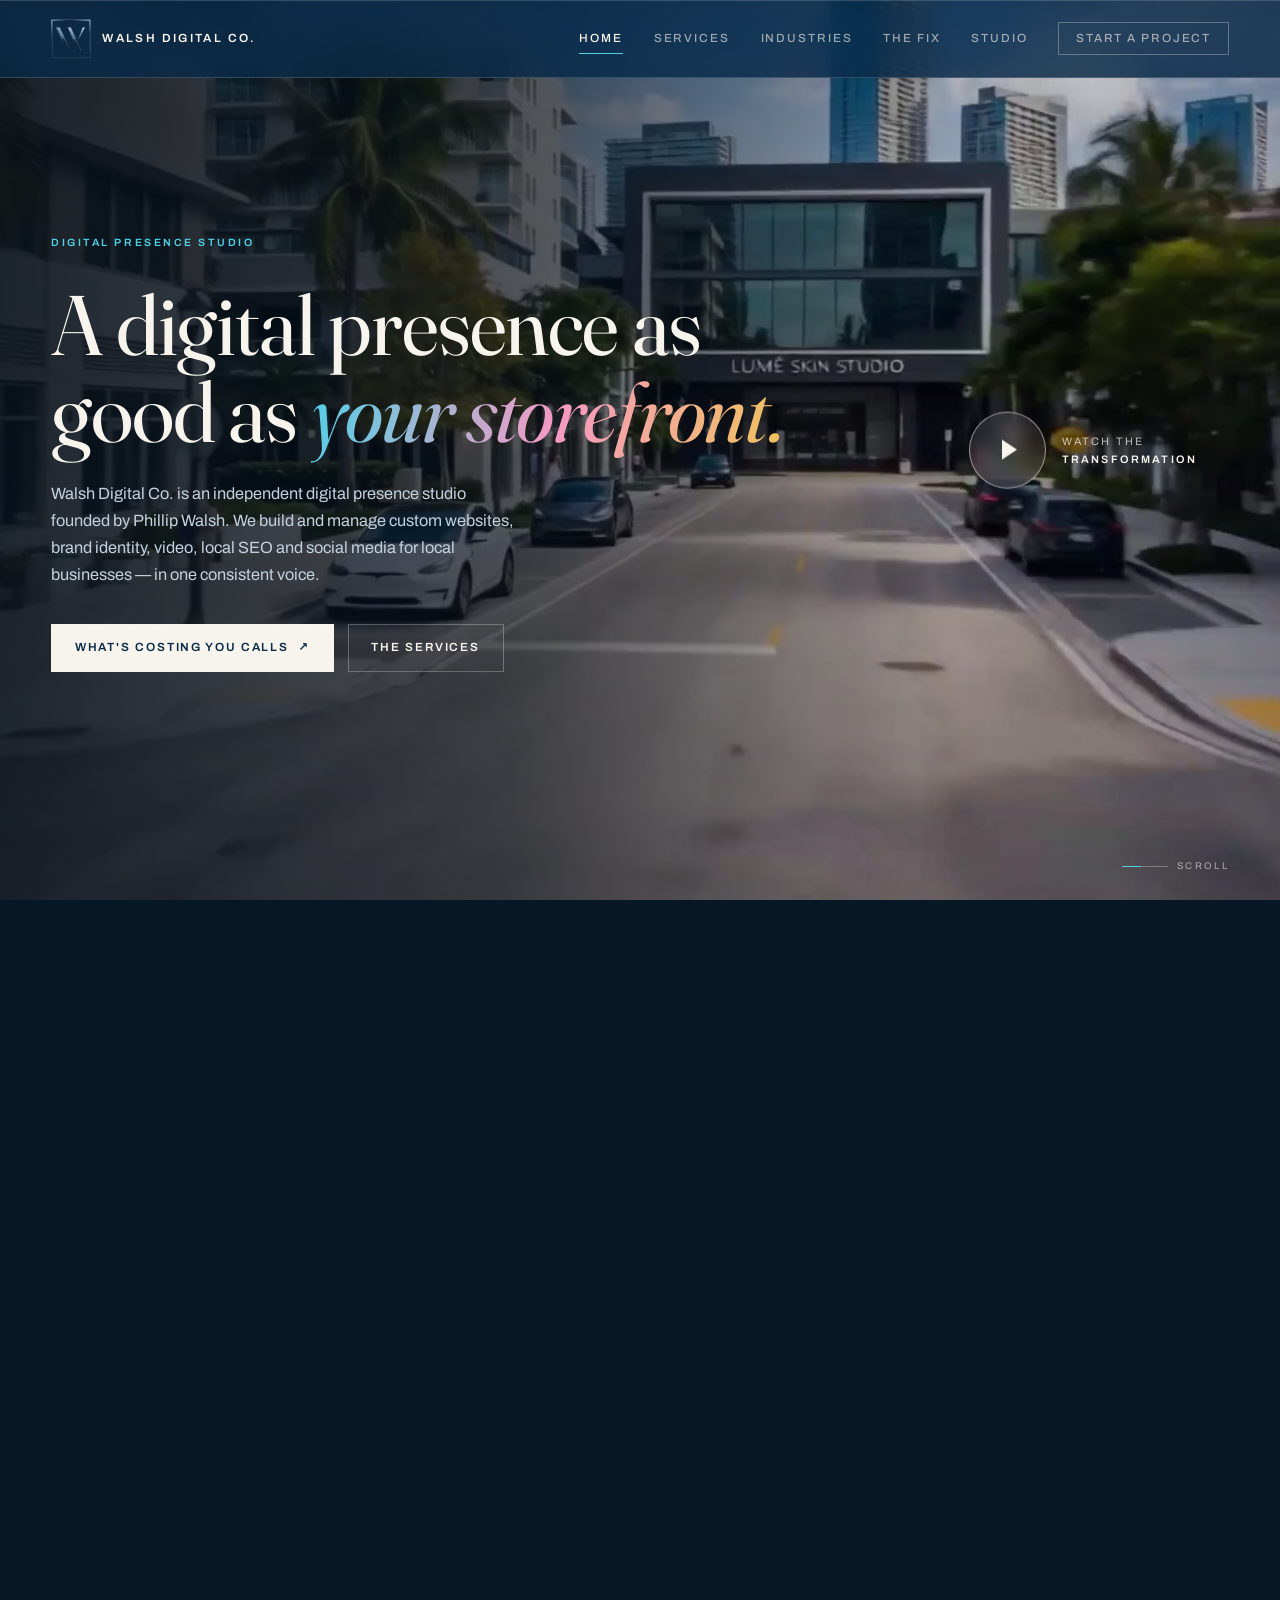
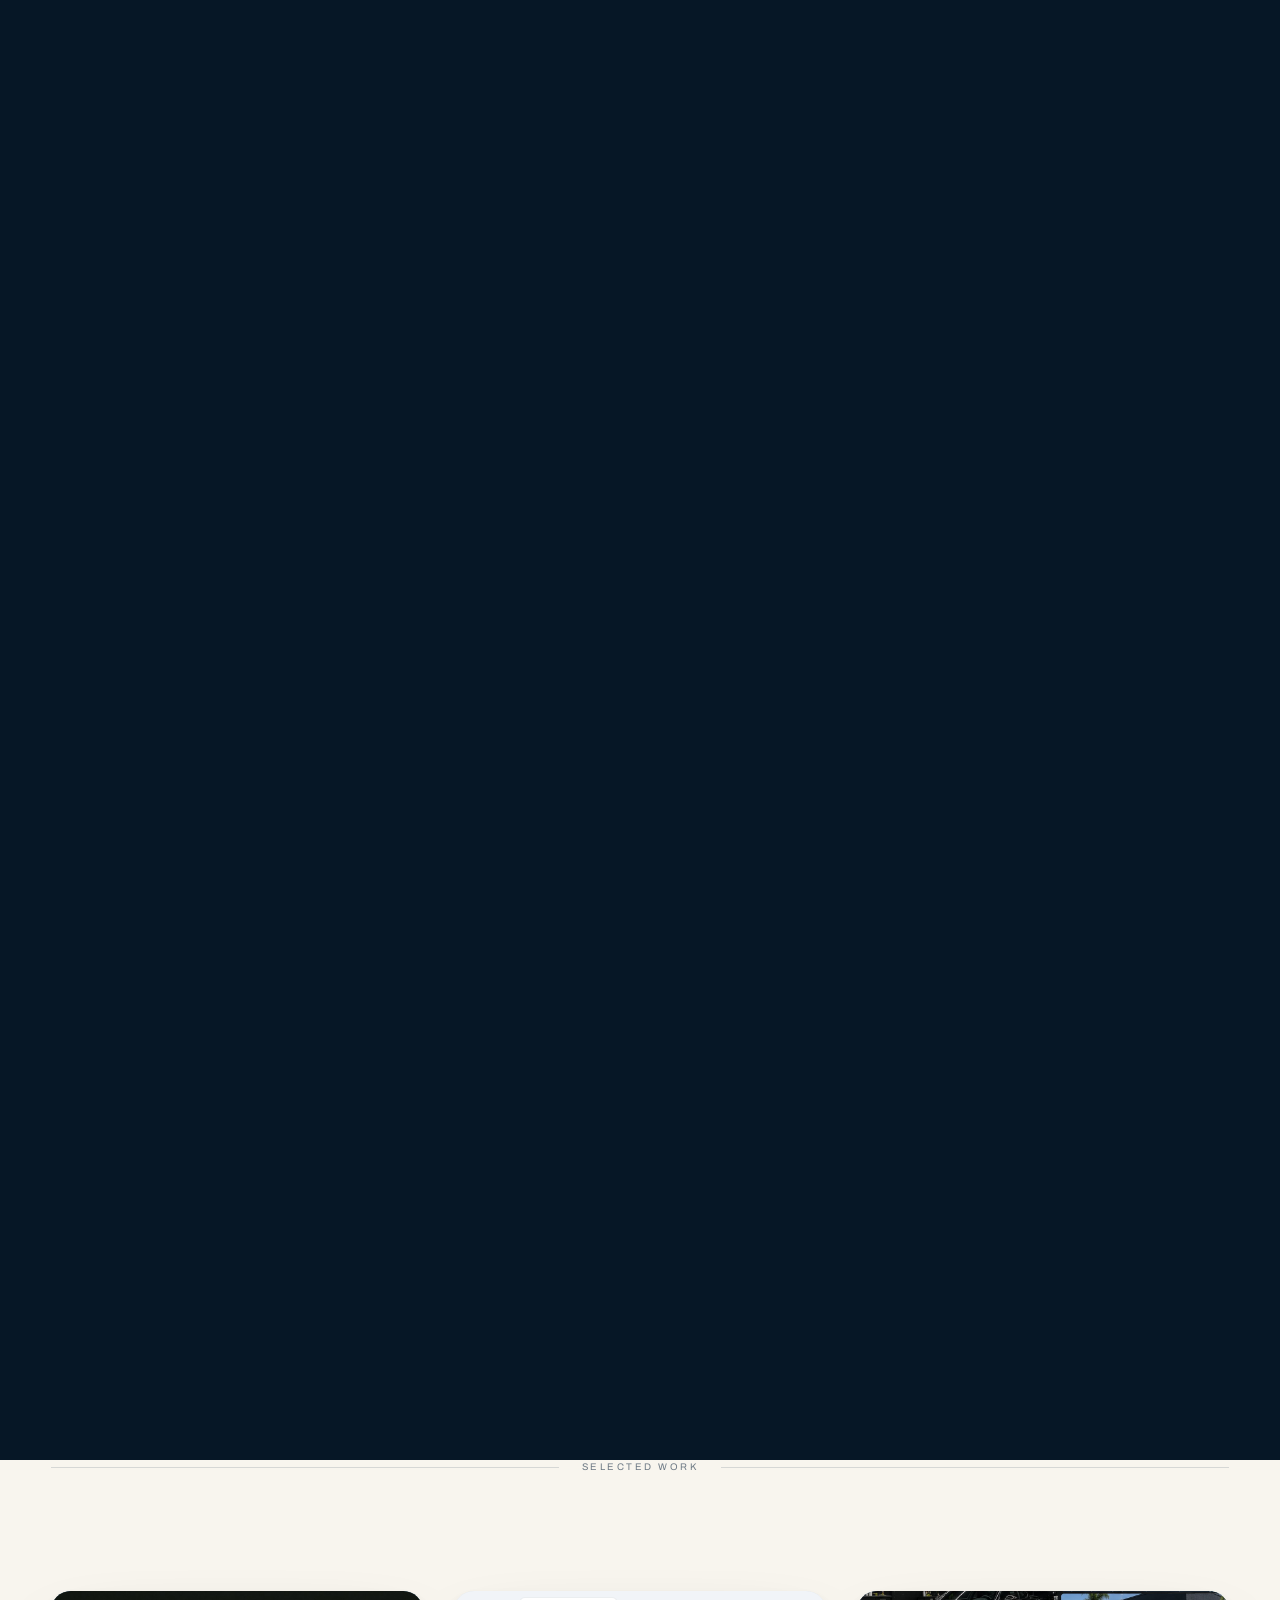
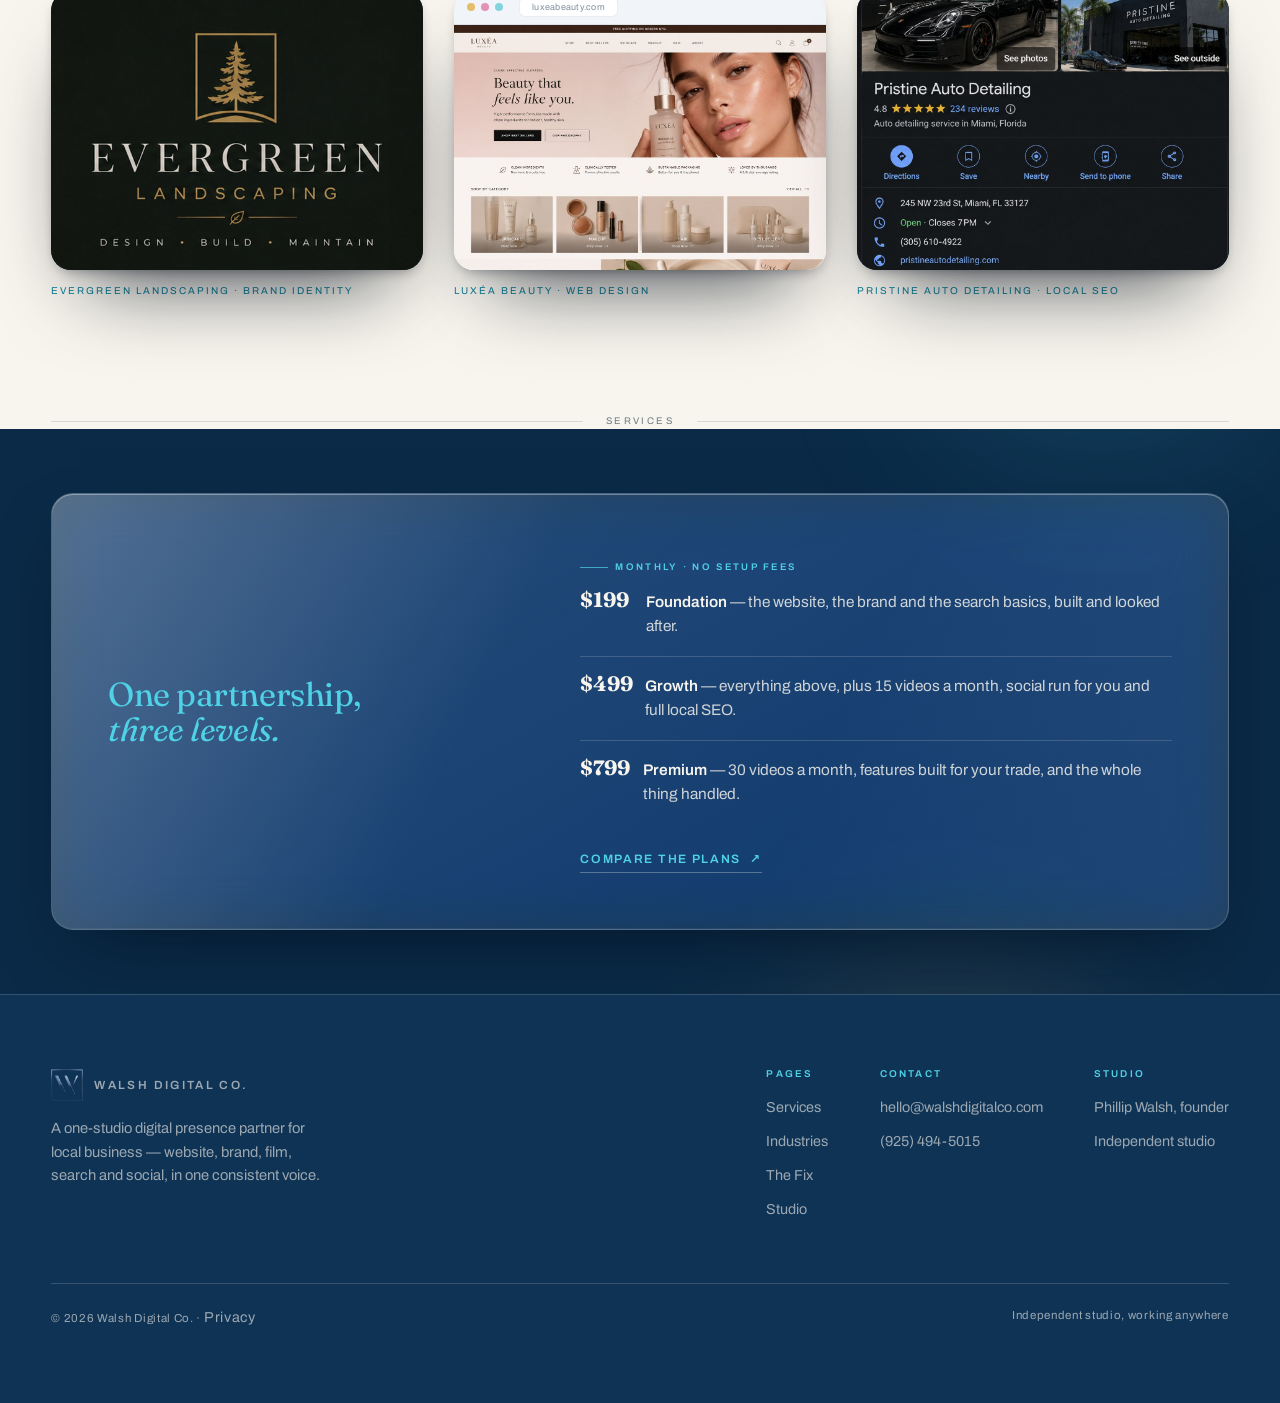
==== index.html @ 7a981dc4 "Close the vercel.app duplicate; drop the alias that collides with another firm walsh-digital-co.verc" ====
<!DOCTYPE html>
<html lang="en">
<head>
<meta charset="utf-8">
<meta name="viewport" content="width=device-width, initial-scale=1">
<link rel="canonical" href="https://www.walshdigitalco.com/">
<title>Walsh Digital Co. | Websites, branding, video &amp; local SEO</title>
<meta name="description" content="Walsh Digital Co. is an independent studio providing custom websites, brand identity, video, local SEO and managed social media for local businesses.">
<meta name="theme-color" content="#0a2a47">
<link rel="preconnect" href="https://fonts.googleapis.com">
<link rel="preconnect" href="https://fonts.gstatic.com" crossorigin>
<link href="https://fonts.googleapis.com/css2?family=Archivo:wght@400;500;600&family=Fraunces:ital,opsz,wght@0,9..144,400;0,9..144,500;0,9..144,600;1,9..144,400;1,9..144,500&display=swap" rel="stylesheet">
<link rel="icon" href="/favicon.ico" sizes="48x48">
<link rel="icon" href="/assets/favicon-192.png" type="image/png" sizes="192x192">
<link rel="icon" href="/assets/favicon-96.png" type="image/png" sizes="96x96">
<link rel="icon" href="/favicon.svg" type="image/svg+xml" sizes="any">
<link rel="apple-touch-icon" href="/assets/apple-touch-icon.png">
<meta property="og:type" content="website">
<meta property="og:site_name" content="Walsh Digital Co.">
<meta property="og:title" content="Walsh Digital Co. | Websites, branding, video &amp; local SEO">
<meta property="og:description" content="Walsh Digital Co. is an independent studio providing custom websites, brand identity, video, local SEO and managed social media for local businesses.">
<meta property="og:url" content="https://www.walshdigitalco.com/">
<meta property="og:image" content="https://www.walshdigitalco.com/assets/og-home.jpg">
<meta property="og:image:width" content="1200">
<meta property="og:image:height" content="630">
<meta property="og:image:alt" content="Walsh Digital Co. — a digital presence as good as your storefront.">
<meta name="twitter:card" content="summary_large_image">
<meta name="twitter:title" content="Walsh Digital Co. | Websites, branding, video &amp; local SEO">
<meta name="twitter:description" content="Walsh Digital Co. is an independent studio providing custom websites, brand identity, video, local SEO and managed social media for local businesses.">
<meta name="twitter:image" content="https://www.walshdigitalco.com/assets/og-home.jpg">
<!-- Google tag (gtag.js) -->
<script async src="https://www.googletagmanager.com/gtag/js?id=G-XNZ5KZKH9D"></script>
<script>
  window.dataLayer = window.dataLayer || [];
  function gtag(){dataLayer.push(arguments);}
  gtag('js', new Date());

  gtag('config', 'G-XNZ5KZKH9D');
</script>
<link rel="stylesheet" href="assets/site.css">
<script type="application/ld+json">
{
  "@context": "https://schema.org",
  "@graph": [
    {
      "@type": "Organization",
      "@id": "https://www.walshdigitalco.com/#organization",
      "name": "Walsh Digital Co.",
      "url": "https://www.walshdigitalco.com/",
      "logo": {
        "@type": "ImageObject",
        "@id": "https://www.walshdigitalco.com/#logo",
        "url": "https://www.walshdigitalco.com/assets/logo.png",
        "contentUrl": "https://www.walshdigitalco.com/assets/logo.png",
        "caption": "Walsh Digital Co."
      },
      "image": { "@id": "https://www.walshdigitalco.com/#logo" },
      "description": "Walsh Digital Co. is an independent digital presence studio providing custom websites, brand identity, video production, local SEO and managed social media for local businesses.",
      "slogan": "A digital presence as good as your storefront.",
      "founder": { "@id": "https://www.walshdigitalco.com/#phillip-walsh" },
      "email": "hello@walshdigitalco.com",
      "telephone": "+19254945015",
      "contactPoint": {
        "@type": "ContactPoint",
        "contactType": "sales and customer service",
        "email": "hello@walshdigitalco.com",
        "telephone": "+19254945015",
        "availableLanguage": "English"
      },
      "knowsAbout": [
        "Custom website design and development",
        "Brand identity",
        "Video production",
        "Local search engine optimization",
        "Google Business Profile optimization",
        "Social media management"
      ],
      "makesOffer": [
        {
          "@type": "Offer",
          "name": "Foundation",
          "description": "Custom website, brand identity and foundational SEO, hosted and maintained.",
          "url": "https://www.walshdigitalco.com/services.html",
          "priceSpecification": {
            "@type": "UnitPriceSpecification",
            "price": "199.00",
            "priceCurrency": "USD",
            "billingIncrement": 1,
            "unitCode": "MON"
          },
          "itemOffered": { "@type": "Service", "name": "Digital presence subscription — Foundation" }
        },
        {
          "@type": "Offer",
          "name": "Growth",
          "description": "Everything in Foundation, plus 15 short-form videos a month, managed social, and full local SEO.",
          "url": "https://www.walshdigitalco.com/services.html",
          "priceSpecification": {
            "@type": "UnitPriceSpecification",
            "price": "499.00",
            "priceCurrency": "USD",
            "billingIncrement": 1,
            "unitCode": "MON"
          },
          "itemOffered": { "@type": "Service", "name": "Digital presence subscription — Growth" }
        },
        {
          "@type": "Offer",
          "name": "Premium",
          "description": "Everything in Growth, plus 30 short-form videos a month, industry-specific website features, marketing automation and priority support.",
          "url": "https://www.walshdigitalco.com/services.html",
          "priceSpecification": {
            "@type": "UnitPriceSpecification",
            "price": "799.00",
            "priceCurrency": "USD",
            "billingIncrement": 1,
            "unitCode": "MON"
          },
          "itemOffered": { "@type": "Service", "name": "Digital presence subscription — Premium" }
        }
      ]
    },
    {
      "@type": "Person",
      "@id": "https://www.walshdigitalco.com/#phillip-walsh",
      "name": "Phillip Walsh",
      "jobTitle": "Founder",
      "url": "https://www.walshdigitalco.com/about.html",
      "worksFor": { "@id": "https://www.walshdigitalco.com/#organization" }
    },
    {
      "@type": "WebSite",
      "@id": "https://www.walshdigitalco.com/#website",
      "url": "https://www.walshdigitalco.com/",
      "name": "Walsh Digital Co.",
      "publisher": { "@id": "https://www.walshdigitalco.com/#organization" }
    },
    {
      "@type": "WebPage",
      "@id": "https://www.walshdigitalco.com/#webpage",
      "url": "https://www.walshdigitalco.com/",
      "name": "Walsh Digital Co. | Websites, branding, video & local SEO",
      "description": "Walsh Digital Co. is an independent studio providing custom websites, brand identity, video, local SEO and managed social media for local businesses.",
      "isPartOf": { "@id": "https://www.walshdigitalco.com/#website" },
      "about": { "@id": "https://www.walshdigitalco.com/#organization" }
    }
  ]
}
</script>
</head>
<body>
<a class="skip" href="#main">Skip to content</a>

<nav class="nav is-fixed dark" data-fixed="always">
  <div class="wrap nav-in">
    <a href="index.html" class="mark" aria-label="Walsh Digital Co.">
      <img class="mark-img" src="assets/logo.png" alt="" width="30" height="30" onerror="this.remove()" onload="this.nextElementSibling.style.display='none'"><svg width="30" height="30" viewBox="0 0 100 100" fill="none" aria-hidden="true">
        <defs><linearGradient id="wm" x1="24" y1="20" x2="78" y2="82" gradientUnits="userSpaceOnUse"><stop offset="0" stop-color="#eaf1fc"/><stop offset=".5" stop-color="#a6b9d8"/><stop offset="1" stop-color="#46628b"/></linearGradient></defs><rect x="12" y="12" width="76" height="76" fill="none" stroke="url(#wm)" stroke-width="2.5" opacity=".8"/>
        <path d="M26 34 L41 67 L50 46 L59 67 L74 34" fill="none" stroke="url(#wm)" stroke-width="11" stroke-linejoin="miter" stroke-linecap="butt"/>
      </svg>
      <span>WALSH DIGITAL CO.</span>
    </a>
    <button class="burger" aria-label="Menu" aria-expanded="false">
      <svg width="26" height="26" viewBox="0 0 24 24" fill="none"><path d="M3 7h18M3 17h18" stroke="currentColor" stroke-width="1.6"/></svg>
    </button>
    <div class="menu">
      <a href="index.html" aria-current="page">Home</a>
      <a href="services.html">Services</a>
      <a href="pricing.html">Industries</a>
      <a href="build.html">The Fix</a>
      <a href="about.html">Studio</a>
      <a href="services.html#contact" class="nav-cta">Start a project</a>
    </div>
  </div>
</nav>

<main id="main">

  <!-- the film: scroll flies down the street, lands on the storefront,
       dissolves into their dated site — then a click reveals the redesign -->
  <section class="film dark" id="film" aria-labelledby="filmTitle">
    <div class="film-stick">

      <div class="film-vid-wrap" aria-hidden="true">
        <video id="filmVid" class="film-vid" poster="assets/film-poster.jpg"
               muted playsinline preload="none" disablepictureinpicture>
          <source src="assets/film.mp4" type="video/mp4">
        </video>
        <div class="film-scrim"></div>
      </div>

      <div class="film-copy">
        <div class="wrap load">
          <span class="tag">Digital presence studio</span>
          <h1 class="d1" id="filmTitle" style="margin-top:.32em;max-width:15ch">A digital presence as good as <em class="ital grad">your storefront.</em></h1>
          <p class="lead" style="margin-top:1.5em;max-width:52ch">
            Walsh Digital Co. is an independent digital presence studio founded by Phillip Walsh.
            We build and manage custom websites, brand identity, video, local SEO and social media
            for local businesses — in one consistent voice.
          </p>
          <div class="hero-cta" style="display:flex;gap:14px;flex-wrap:wrap;margin-top:2.2em">
            <a href="build.html" class="btn">What's costing you calls <span class="ar" aria-hidden="true">↗</span></a>
            <a href="services.html" class="btn btn--line">The services</a>
          </div>
        </div>
      </div>

      <button class="film-play" id="filmPlay" type="button">
        <span class="film-play-btn" aria-hidden="true"><i></i></span>
        <span class="film-play-lbl">Watch the<br><b>transformation</b></span>
      </button>

      <span class="scrollcue film-cue" aria-hidden="true"><i></i> Scroll</span>

      <div class="film-ba" id="filmBa">

      <div class="ba-tabs" aria-hidden="true">
        <div class="ba-tab ba-tab--b"><span class="ba-tab-in"><span>Before</span><em>A typical local business site</em></span></div>
        <div class="ba-tab ba-tab--a"><span class="ba-tab-in"><em>Rebuilt by Walsh Digital Co.</em><span>After</span></span></div>
      </div>

      <div class="ba-frame">
        <div class="ba-layer ba-before" data-lab="Before" aria-hidden="true">
          <div class="mk mk--old">
            <div class="mk-nav">
              <span class="mk-brand">LUMÉ SKIN STUDIO</span>
              <span class="mk-links"><span>Home</span><span>About Us</span><span>Services</span><span>Specials</span><span>Testimonials</span><span>Contact Us</span></span>
            </div>
            <div class="mk-hero">
              <div class="mk-copy">
                <div class="mk-eyebrow">Welcome to our website!</div>
                <div class="mk-h">Lumé Skin Studio</div>
                <p class="mk-p">We are a full service skin care studio proudly serving the Miami area
                  since 2009. We offer facials, chemical peels, microdermabrasion, waxing and more.
                  Please call today to schedule your appointment. Walk-ins welcome. Se habla español.</p>
                <span class="mk-btn">Click Here</span>
              </div>
              <div class="mk-vis"><img src="assets/salon.jpg" alt="" onerror="this.remove()"></div>
            </div>
            <div class="mk-cards">
              <div><div class="mk-cardh">Facials</div><p class="mk-cardp">Deep cleansing treatments for all skin types. Call for pricing.</p></div>
              <div><div class="mk-cardh">Chemical Peels</div><p class="mk-cardp">Ask about our specials on peels and microdermabrasion.</p></div>
              <div><div class="mk-cardh">Waxing</div><p class="mk-cardp">Full body waxing services available by appointment only.</p></div>
            </div>
            <div class="mk-foot">
              <span>© 2014 Lumé Skin Studio &nbsp;·&nbsp; Site by WebHost Templates</span>
              <span>Tel. 305-555-0147</span>
            </div>
          </div>
        </div>

        <div class="ba-layer ba-after" data-lab="After" aria-hidden="true">
          <div class="mk mk--new">
            <div class="mk-nav">
              <span class="mk-brand">Lumé</span>
              <span class="mk-links"><span>Treatments</span><span>About</span><span>Book</span></span>
            </div>
            <div class="mk-hero mk-hero--shot">
              <img class="mk-shot" src="assets/lume-hero.jpg" alt="" onerror="this.remove()">
              <span class="mk-btn mk-btn--float">Book a visit</span>
            </div>
            <div class="mk-cards">
              <div><div class="mk-cardh">Facials</div><p class="mk-cardp">Built around your skin, not a menu. From $120.</p></div>
              <div><div class="mk-cardh">Peels</div><p class="mk-cardp">Resurfacing with a plan for what comes after. From $180.</p></div>
              <div><div class="mk-cardh">Dermaplaning</div><p class="mk-cardp">Smoother texture, immediate glow. From $95.</p></div>
            </div>
            <div class="mk-foot">
              <span>LUMÉ SKIN STUDIO · 1200 COLLINS AVE, MIAMI BEACH</span>
              <span>BOOK ONLINE</span>
            </div>
          </div>
        </div>

        <span class="ba-seam" aria-hidden="true"></span>
      </div>

      <div class="ba-hud">
        <h2 class="ba-title">The same business, <em>fifteen days</em> apart.</h2>
        <div class="ba-track" aria-hidden="true"><i></i></div>
      </div>

      </div><!-- /.film-ba -->

      <!-- covers the panel: click anywhere on the old site to reveal the redesign -->
      <button class="film-reveal" id="filmReveal" type="button" aria-label="Reveal the redesign">
        <span class="film-reveal-in">
          <span class="film-reveal-ring" aria-hidden="true">
            <svg viewBox="0 0 24 24" fill="none" aria-hidden="true">
              <path d="M5 12h13M12.5 6.5 19 12l-6.5 5.5" stroke="currentColor" stroke-width="1.8"
                    stroke-linecap="round" stroke-linejoin="round"/>
            </svg>
          </span>
          <span class="film-reveal-txt">
            <b>Click to reveal the redesign</b>
            <em>This is what they have today</em>
          </span>
        </span>
      </button>

    </div>
  </section>

  <!-- the line that breaks the page -->
  <div class="wrap"><div class="brk"><span>Selected work</span></div></div>

  <section class="sec">
    <div class="wrap">
      <div class="work-strip">
        <figure class="rise">
          <div class="reel-shot"><img src="assets/work-evergreen.jpg" alt="Evergreen Landscaping — brand identity by Walsh Digital Co." onerror="this.remove()"></div>
          <figcaption class="reel-cap"><span>Evergreen Landscaping · Brand identity</span></figcaption>
        </figure>
        <figure class="rise" data-d="1">
          <div class="reel-shot reel-shot--web">
            <div class="reel-bar" aria-hidden="true"><i></i><i></i><i></i><span class="reel-url">luxeabeauty.com</span></div>
            <div class="reel-media"><img src="assets/work-luxea.jpg" alt="Luxéa Beauty — website by Walsh Digital Co." onerror="this.remove()"></div>
          </div>
          <figcaption class="reel-cap"><span>Luxéa Beauty · Web design</span></figcaption>
        </figure>
        <figure class="rise" data-d="2">
          <div class="reel-shot"><img src="assets/work-pristine.jpg" alt="Pristine Auto Detailing — Google Business Profile and local search work by Walsh Digital Co." onerror="this.remove()"></div>
          <figcaption class="reel-cap"><span>Pristine Auto Detailing · Local SEO</span></figcaption>
        </figure>
      </div>
    </div>
  </section>

  <!-- ─────────────────────────────────────────────────────────────────────
       TESTIMONIALS — NOT LIVE. Deliberately commented out.

       The styling is finished and shipped (.quotes / .quote in site.css).
       This renders the moment the comment markers around the <section> are
       removed — but do not remove them until every quote below is a real
       thing a real client actually said, with their permission to publish
       it under their name and business.

       Invented testimonials are the one thing on this site that could not be
       walked back if a prospect ever checked, so nothing placeholder ships.

       To go live: replace all three QUOTE/NAME/BUSINESS placeholders, delete
       any card you do not have a quote for (the grid handles one or two
       fine), then remove this comment's opening and closing markers.
       ─────────────────────────────────────────────────────────────────────
  <section class="sec sec--rule light">
    <div class="wrap">
      <div class="svc-group-head rise">
        <span class="svc-kind">In their words</span>
        <h2 class="svc-group-name">What it's like <em>to work with me</em>.</h2>
      </div>
      <div class="quotes">

        <figure class="quote rise">
          <span class="quote-mark" aria-hidden="true">&ldquo;</span>
          <blockquote>REPLACE — the actual sentence the client said.</blockquote>
          <figcaption><b>REPLACE — their name</b>REPLACE — their business</figcaption>
        </figure>

        <figure class="quote rise" data-d="1">
          <span class="quote-mark" aria-hidden="true">&ldquo;</span>
          <blockquote>REPLACE — the actual sentence the client said.</blockquote>
          <figcaption><b>REPLACE — their name</b>REPLACE — their business</figcaption>
        </figure>

        <figure class="quote rise" data-d="2">
          <span class="quote-mark" aria-hidden="true">&ldquo;</span>
          <blockquote>REPLACE — the actual sentence the client said.</blockquote>
          <figcaption><b>REPLACE — their name</b>REPLACE — their business</figcaption>
        </figure>

      </div>
    </div>
  </section>
       ───────────────────────────────────────────────────────────────────── -->

  <!-- the line that breaks the page -->
  <div class="wrap"><div class="brk"><span>Services</span></div></div>

  <!-- one tiny section -->
  <section class="tight dark aurora">
    <div class="wrap">
      <div class="glass band-glass">
      <h2 class="d3 rise" style="max-width:13ch;color:var(--accent)">One partnership, <em style="font-style:italic">three levels.</em></h2>
      <div class="rise" data-d="1">
        <span class="svc-kind" style="color:var(--accent)">Monthly &middot; no setup fees</span>
        <ul class="rlist" style="margin-top:14px">
          <li style="padding-top:0"><b>$199</b><span><strong>Foundation</strong> — the website, the brand and the search basics, built and looked after.</span></li>
          <li><b>$499</b><span><strong>Growth</strong> — everything above, plus 15 videos a month, social run for you and full local SEO.</span></li>
          <li style="border-bottom:0"><b>$799</b><span><strong>Premium</strong> — 30 videos a month, features built for your trade, and the whole thing handled.</span></li>
        </ul>
        <a href="services.html" class="ulink" style="margin-top:26px">Compare the plans <span aria-hidden="true">↗</span></a>
      </div>
      </div>
    </div>
  </section>

</main>

<footer class="foot dark">
  <div class="wrap">
    <div class="foot-grid">
      <div>
        <a href="index.html" class="mark" style="margin-bottom:16px">
          <img class="mark-img" src="assets/logo.png" alt="" width="24" height="24" onerror="this.remove()" onload="this.nextElementSibling.style.display='none'"><svg width="24" height="24" viewBox="0 0 100 100" fill="none" aria-hidden="true">
            <defs><linearGradient id="wm" x1="24" y1="20" x2="78" y2="82" gradientUnits="userSpaceOnUse"><stop offset="0" stop-color="#eaf1fc"/><stop offset=".5" stop-color="#a6b9d8"/><stop offset="1" stop-color="#46628b"/></linearGradient></defs><rect x="12" y="12" width="76" height="76" fill="none" stroke="url(#wm)" stroke-width="2.5" opacity=".8"/>
            <path d="M26 34 L41 67 L50 46 L59 67 L74 34" fill="none" stroke="url(#wm)" stroke-width="11" stroke-linejoin="miter" stroke-linecap="butt"/>
          </svg>
          <span>WALSH DIGITAL CO.</span>
        </a>
        <p class="small" style="max-width:34ch">A one-studio digital presence partner for local business — website, brand, film, search and social, in one consistent voice.</p>
      </div>
      <div>
        <h4>Pages</h4>
        <ul>
          <li><a href="services.html">Services</a></li>
          <li><a href="pricing.html">Industries</a></li>
          <li><a href="build.html">The Fix</a></li>
          <li><a href="about.html">Studio</a></li>
        </ul>
      </div>
      <div>
        <h4>Contact</h4>
        <ul>
          <li><a href="mailto:hello@walshdigitalco.com">hello@walshdigitalco.com</a></li>
          <li><a href="tel:+19254945015">(925) 494-5015</a></li>
        </ul>
      </div>
      <div>
        <h4>Studio</h4>
        <ul>
          <li>Phillip Walsh, founder</li>
          <li>Independent studio</li>
        </ul>
      </div>
    </div>
    <div class="foot-btm">
      <span>© 2026 Walsh Digital Co. &middot; <a href="privacy.html">Privacy</a></span>
      <span>Independent studio, working anywhere</span>
    </div>
  </div>
</footer>

<script src="assets/site.js"></script>
</body>
</html>
---- assets/site.css ----
/* Walsh Digital Co. — architectural editorial system */

/* ── Miami Design District ───────────────────────────
   ocean night · turquoise · flamingo · butter · liquid glass
   ─────────────────────────────────────────────────── */
:root{
  /* light (default) — the plaza in full sun */
  --bg:#f8f5ee;
  --bg-2:#eee8da;
  --fg:#0a2138;
  --mute:rgba(10,33,56,.58);
  --mute-2:rgba(10,33,56,.80);
  --rule:rgba(10,33,56,.14);
  --rule-2:rgba(10,33,56,.28);
  --accent:#0c7f96;      /* turquoise, deepened to stay legible on bone */
  --accent-lt:#3fc1d6;   /* full turquoise — fills, not text */
  --accent-2:#cf4b86;    /* flamingo */
  --accent-3:#dda32a;    /* butter / brass */
  --num:#0a2a47;         /* index numbers, on light */
  --panel:#0a2a47;       /* ocean night */
  --panel-2:#0f3355;
  --panel-3:#164066;

  --display:'Fraunces', 'Bodoni Moda', Georgia, serif;
  --body:'Archivo', system-ui, sans-serif;

  --gutter:clamp(20px,4vw,56px);
  --wrap:1440px;
  --nav-h:78px;
}

/* dark surfaces — ocean night, where the colour pops hardest */
.dark{
  --bg:#0a2a47;
  --bg-2:#0f3355;
  --fg:#f8f5ee;
  --mute:rgba(248,245,238,.60);
  --mute-2:rgba(248,245,238,.82);
  --rule:rgba(248,245,238,.16);
  --rule-2:rgba(248,245,238,.30);
  --accent:#4fd2e6;      /* turquoise, lifted */
  --accent-lt:#93e6f2;
  --accent-2:#f79ac4;    /* flamingo, lifted */
  --accent-3:#f0c559;
  --num:#f8f5ee;
  background:var(--bg);
  color:var(--fg);
}

/* plaza surface — drop into a dark page to break it open */
.light{
  --bg:#f8f5ee;
  --bg-2:#eee8da;
  --fg:#0a2138;
  --mute:rgba(10,33,56,.58);
  --mute-2:rgba(10,33,56,.80);
  --rule:rgba(10,33,56,.14);
  --rule-2:rgba(10,33,56,.28);
  --accent:#0c7f96;
  --accent-lt:#3fc1d6;
  --accent-2:#cf4b86;
  --accent-3:#dda32a;
  --num:#0a2a47;
  background:var(--bg);
  color:var(--fg);
}

/* ── aurora ──────────────────────────────────────────
   vibrant colour as diffuse light, not pattern.
   big soft fields of turquoise + flamingo behind content.
   ─────────────────────────────────────────────────── */
.aurora{position:relative;overflow:hidden;isolation:isolate}
/* glowbg: same glow as an absolute overlay, for use inside pinned/sticky parents */
.glowbg{position:absolute;inset:0;z-index:0;pointer-events:none;overflow:hidden}
.aurora::before,.aurora::after,.glowbg::before,.glowbg::after{
  content:"";position:absolute;z-index:0;pointer-events:none;
  border-radius:50%;filter:blur(90px);
}
.aurora::before,.glowbg::before{
  width:58vw;height:58vw;max-width:780px;max-height:780px;
  right:-14vw;top:-20vw;
  background:radial-gradient(circle,var(--aur-1,rgba(63,193,214,.55)),transparent 62%);
}
/* warm blob: flamingo core → butter mid → clear. pink AND yellow. */
.aurora::after,.glowbg::after{
  width:52vw;height:52vw;max-width:680px;max-height:680px;
  left:-14vw;bottom:-22vw;
  background:radial-gradient(circle,
    var(--aur-2,rgba(207,75,134,.44)) 0%,
    var(--aur-3,rgba(221,163,42,.32)) 46%,
    transparent 72%);
}
.aurora > *{position:relative;z-index:1}
.dark .aurora::before,.dark.aurora::before,.dark .glowbg::before{--aur-1:rgba(79,210,230,.44)}
.dark .aurora::after,.dark.aurora::after,.dark .glowbg::after{--aur-2:rgba(247,154,196,.36);--aur-3:rgba(240,197,89,.30)}
@media (prefers-reduced-motion:no-preference){
  .glowbg::before{animation:drift1 26s ease-in-out infinite alternate}
  .glowbg::after{animation:drift2 32s ease-in-out infinite alternate}
}
@media (prefers-reduced-motion:no-preference){
  .aurora::before{animation:drift1 26s ease-in-out infinite alternate}
  .aurora::after{animation:drift2 32s ease-in-out infinite alternate}
}
@keyframes drift1{to{transform:translate(-70px,50px) scale(1.14)}}
@keyframes drift2{to{transform:translate(60px,-40px) scale(1.2)}}

/* ── liquid glass ────────────────────────────────────
   translucent, refractive, with a specular rim + sheen.
   needs colour behind it — pair with .aurora or a field.
   ─────────────────────────────────────────────────── */
.glass{
  position:relative;overflow:hidden;
  background:linear-gradient(150deg,rgba(248,245,238,.16),rgba(248,245,238,.05));
  -webkit-backdrop-filter:blur(26px) saturate(190%);
  backdrop-filter:blur(26px) saturate(190%);
  border:1px solid rgba(248,245,238,.22);
  box-shadow:
    inset 0 1px 0 rgba(255,255,255,.34),
    inset 0 -1px 0 rgba(255,255,255,.06),
    0 30px 70px -30px rgba(2,12,24,.66);
}
/* specular sweep — the thing that reads as glass rather than fog */
.glass::after{
  content:"";position:absolute;inset:0;pointer-events:none;z-index:0;
  background:linear-gradient(115deg,rgba(255,255,255,.20) 0%,transparent 38%,transparent 64%,rgba(255,255,255,.07) 100%);
}
.glass > *{position:relative;z-index:1}
/* on plaza (light) surfaces the glass tints the other way */
.light .glass,.light.glass{
  background:linear-gradient(150deg,rgba(255,255,255,.62),rgba(255,255,255,.30));
  border-color:rgba(255,255,255,.75);
  box-shadow:
    inset 0 1px 0 rgba(255,255,255,.95),
    0 26px 60px -30px rgba(10,33,56,.34);
}
.light .glass::after,.light.glass::after{
  background:linear-gradient(115deg,rgba(255,255,255,.5) 0%,transparent 42%,transparent 66%,rgba(255,255,255,.22) 100%);
}

/* ── colour field ────────────────────────────────────
   one bold saturated block. luxury is confident colour,
   used once, at scale — the Tiffany facade move.
   ─────────────────────────────────────────────────── */
.field{
  --bg:#3fc1d6;
  --bg-2:#35b0c4;
  --fg:#04222e;
  --mute:rgba(4,34,46,.66);
  --mute-2:rgba(4,34,46,.86);
  --rule:rgba(4,34,46,.18);
  --rule-2:rgba(4,34,46,.34);
  --accent:#04222e;
  --accent-lt:#0a2a47;
  background:var(--bg);
  color:var(--fg);
}
.field--flamingo{--bg:#f79ac4;--bg-2:#f186b7;--fg:#3d0a24;--mute:rgba(61,10,36,.66);--mute-2:rgba(61,10,36,.86);--rule:rgba(61,10,36,.18);--rule-2:rgba(61,10,36,.34);--accent:#3d0a24;--accent-lt:#5c1236}

/* ── the film ────────────────────────────────────────
   one pinned section, four acts driven by a single
   scroll progress (site.js): headline over the street
   fly-through → the film scrubs → it dissolves into the
   dated site → a click reveals the redesign.
   ─────────────────────────────────────────────────── */
/* registering --p lets the click-reveal animate it; scroll still sets it per frame */
@property --p{syntax:'<percentage>';inherits:true;initial-value:0%}
.film{position:relative;height:340vh;background:#061726}
.film.revealed{transition:--p 1.05s cubic-bezier(.65,0,.35,1)}
.film-stick{position:sticky;top:0;height:100vh;height:100svh;overflow:hidden;background:#061726}
.film-vid-wrap{position:absolute;inset:0;z-index:1;opacity:calc(1 - var(--baIn,0))}
.film-vid{position:absolute;inset:0;width:100%;height:100%;object-fit:cover;display:block}
.film-scrim{position:absolute;inset:0;
  background:linear-gradient(94deg,rgba(4,15,26,.90) 0%,rgba(4,15,26,.66) 42%,rgba(4,15,26,.22) 74%,rgba(4,15,26,.34) 100%)}
.film-copy{position:absolute;left:0;right:0;top:50%;transform:translateY(-50%);z-index:4;
  opacity:var(--copyIn,1)}
.film-copy .lead{color:#c3d2e0}
.film-cue{z-index:4;opacity:var(--copyIn,1)}
.film-ba{position:absolute;inset:0;z-index:5;opacity:var(--baIn,0);
  pointer-events:none;visibility:hidden}
.film.ba-live .film-ba{visibility:visible}

/* auto-play control — sits right of the headline, scrolls the film for you */
.film-play{position:absolute;z-index:6;right:clamp(28px,6vw,96px);top:50%;
  transform:translateY(-50%);display:flex;align-items:center;gap:16px;
  background:none;border:0;cursor:pointer;color:#f8f5ee;font-family:var(--body);
  opacity:var(--copyIn,1);transition:opacity .3s}
.film-play-btn{position:relative;width:clamp(62px,6vw,82px);aspect-ratio:1;border-radius:50%;flex:none;
  display:grid;place-items:center;background:rgba(248,245,238,.10);
  box-shadow:inset 0 0 0 1px rgba(248,245,238,.55);backdrop-filter:blur(8px);
  transition:background .35s,box-shadow .35s,transform .35s}
.film-play-btn::before{content:"";position:absolute;inset:-1px;border-radius:50%;
  box-shadow:0 0 0 0 rgba(248,245,238,.5);animation:playPulse 2.6s ease-out infinite}
.film-play-btn i{width:0;height:0;margin-left:4px;
  border-left:15px solid #f8f5ee;border-top:10px solid transparent;border-bottom:10px solid transparent}
.film-play-lbl{text-align:left;font-size:.68rem;letter-spacing:.2em;text-transform:uppercase;
  line-height:1.7;color:rgba(248,245,238,.72)}
.film-play-lbl b{color:#f8f5ee;font-weight:600}
.film-play:hover .film-play-btn{background:rgba(248,245,238,.2);transform:scale(1.06)}
.film-play:focus-visible .film-play-btn{outline:2px solid #4fd2e6;outline-offset:5px}
.film.copy-gone .film-play,.film.copy-gone .film-copy{pointer-events:none}
@keyframes playPulse{
  0%{box-shadow:0 0 0 0 rgba(248,245,238,.45)}
  70%{box-shadow:0 0 0 20px rgba(248,245,238,0)}
  100%{box-shadow:0 0 0 0 rgba(248,245,238,0)}
}
@media(max-width:1100px){.film-play-lbl{display:none}}

/* the reveal — the whole panel is the button, so a click anywhere works */
.film-reveal{position:absolute;inset:0;width:100%;z-index:9;cursor:pointer;border:0;padding:0;
  display:grid;place-items:center;background:radial-gradient(52% 46% at 50% 52%,
    rgba(4,15,26,.52),rgba(4,15,26,.14) 62%,transparent);
  opacity:0;visibility:hidden;transition:opacity .5s ease}
.film.can-reveal .film-reveal{opacity:1;visibility:visible}
.film-reveal-in{display:flex;align-items:center;gap:18px;background:#f8f5ee;color:#0a2a47;
  border-radius:99px;padding:14px 30px 14px 14px;
  box-shadow:0 26px 60px -20px rgba(2,12,24,.8);transition:transform .35s,background .35s}
.film-reveal:hover .film-reveal-in{transform:translateY(-3px)}
.film-reveal:focus-visible .film-reveal-in{outline:2px solid #4fd2e6;outline-offset:4px}
.film-reveal-ring{width:46px;height:46px;border-radius:50%;flex:none;display:grid;place-items:center;
  background:#0a2a47;color:#f8f5ee;
  box-shadow:0 0 0 0 rgba(10,42,71,.5);animation:revealPulse 2.2s ease-out infinite}
.film-reveal-ring svg{width:22px;height:22px}
.film-reveal-txt{display:flex;flex-direction:column;gap:3px;text-align:left}
.film-reveal-txt b{font-size:.72rem;letter-spacing:.18em;text-transform:uppercase;font-weight:600}
.film-reveal-txt em{font-style:normal;font-size:.72rem;color:#6b7885;letter-spacing:.02em}
@keyframes revealPulse{
  0%{box-shadow:0 0 0 0 rgba(10,42,71,.45)}
  70%{box-shadow:0 0 0 16px rgba(10,42,71,0)}
  100%{box-shadow:0 0 0 0 rgba(10,42,71,0)}
}

/* work shot card — shared by the hero and the work strip */
.reel-shot{position:relative;aspect-ratio:4/3;border-radius:20px;overflow:hidden;
  background:radial-gradient(120% 90% at 72% 12%,rgba(63,193,214,.22),transparent 58%),linear-gradient(160deg,var(--panel-3),var(--panel));
  box-shadow:0 44px 84px -36px rgba(2,12,24,.78),0 6px 16px -8px rgba(2,12,24,.55),
    inset 0 0 0 1px rgba(248,245,238,.14)}
.reel-shot>img{position:absolute;inset:0;width:100%;height:100%;object-fit:cover}
/* browser-framed screenshots — one clean window, no heavy bezel */
.reel-shot--web{padding:34px 0 0;background:#fff;
  box-shadow:0 44px 84px -36px rgba(2,12,24,.78),0 6px 16px -8px rgba(2,12,24,.55),
    inset 0 0 0 1px rgba(10,42,71,.14)}
.reel-bar{position:absolute;top:0;left:0;right:0;height:34px;display:flex;align-items:center;gap:6px;
  padding:0 13px;background:#f1f4f8;border-bottom:1px solid rgba(10,42,71,.09)}
.reel-bar i{width:8px;height:8px;border-radius:50%;flex:none}
.reel-bar i:nth-child(1){background:#e6bd68}
.reel-bar i:nth-child(2){background:#e493b6}
.reel-bar i:nth-child(3){background:#86d3e0}
.reel-url{margin-left:10px;font-size:.56rem;letter-spacing:.03em;color:#7e8f9f;background:#fff;
  border:1px solid rgba(10,42,71,.08);border-radius:6px;padding:2px 12px;max-width:66%;overflow:hidden;
  white-space:nowrap;text-overflow:ellipsis}
.reel-media{position:relative;width:100%;height:100%;overflow:hidden;background:#fff}
.reel-media img{position:absolute;inset:0;width:100%;height:100%;object-fit:cover;object-position:50% 0}
.reel-cap{display:flex;justify-content:space-between;gap:12px;margin-top:13px;font-size:.62rem;letter-spacing:.2em;text-transform:uppercase;color:var(--mute)}
.reel-cap span:last-child{color:var(--accent)}

/* small-screen headline relief (was overflowing on phones) */
@media(max-width:560px){ .d1{font-size:clamp(2.2rem,10.5vw,3rem)} }

/* ── service cards (services page) ─────────────────── */
.svc-cards{display:grid;grid-template-columns:repeat(auto-fit,minmax(clamp(250px,40%,330px),1fr));gap:18px}
.svc-card{position:relative;overflow:hidden;border:1px solid var(--rule);border-radius:16px;
  padding:clamp(24px,2.4vw,34px);display:flex;flex-direction:column;min-height:250px;
  background:linear-gradient(160deg,color-mix(in srgb,var(--bg-2) 55%,transparent),transparent);
  transition:transform .45s cubic-bezier(.2,.8,.2,1),border-color .45s,box-shadow .45s}
.svc-card::before{content:"";position:absolute;right:-25%;top:-45%;width:66%;height:85%;border-radius:50%;
  background:radial-gradient(circle,var(--accent-lt),transparent 60%);opacity:0;filter:blur(46px);transition:opacity .55s}
.svc-card:hover{transform:translateY(-7px);border-color:var(--rule-2);box-shadow:0 34px 66px -40px rgba(2,12,24,.55)}
.svc-card:hover::before{opacity:.42}
.svc-card .num{position:relative;font-family:var(--display);font-style:italic;font-size:1.5rem;color:var(--num)}
.svc-card h3{position:relative;font-size:clamp(1.45rem,2.1vw,1.9rem);margin-top:.3em}
.svc-card p{position:relative;color:var(--mute);font-size:.96rem;margin-top:.7em;line-height:1.55}
.svc-card .price{position:relative;margin-top:auto;padding-top:18px;border-top:1px solid var(--rule);
  font-size:.64rem;letter-spacing:.2em;text-transform:uppercase;color:var(--accent)}

/* ── section heads, shared by services + plans ───────── */
.svc-group + .svc-group{margin-top:clamp(54px,8vw,104px);padding-top:clamp(54px,8vw,104px);
  border-top:1px solid var(--rule)}
.svc-group-head{margin-bottom:clamp(28px,3.4vw,46px)}
.svc-kind{display:inline-flex;align-items:center;gap:.75em;font-size:.6rem;letter-spacing:.24em;
  text-transform:uppercase;font-weight:600;color:var(--accent)}
.svc-kind::before{content:"";width:28px;height:1px;background:currentColor;opacity:.7}
.svc-group-name{font-size:clamp(1.9rem,4vw,3rem);margin-top:.3em}
.svc-group-name em{font-style:italic;color:var(--accent)}
.svc-group-head p{color:var(--mute);margin-top:.75em;max-width:54ch}

/* ── plans ───────────────────────────────────────────
   one subscription at three levels. growth carries the
   emphasis — raised, ringed in turquoise, flagged.
   ─────────────────────────────────────────────────── */
.plans{display:grid;grid-template-columns:repeat(3,1fr);gap:clamp(16px,1.8vw,24px);
  align-items:stretch;margin-top:clamp(30px,3.6vw,48px)}
.plan{position:relative;overflow:hidden;display:flex;flex-direction:column;
  border:1px solid var(--rule);border-radius:18px;padding:clamp(26px,2.5vw,36px);
  background:linear-gradient(165deg,color-mix(in srgb,var(--bg-2) 55%,transparent),transparent);
  transition:transform .45s cubic-bezier(.2,.8,.2,1),border-color .45s,box-shadow .45s}
.plan:hover{transform:translateY(-6px);border-color:var(--rule-2);
  box-shadow:0 34px 66px -40px rgba(2,12,24,.55)}
.plan-name{font-family:var(--display);font-size:clamp(1.5rem,2.2vw,1.95rem);line-height:1.1}
.plan-price{font-family:var(--display);font-size:clamp(2.4rem,4vw,3.4rem);line-height:1;
  margin-top:.32em;color:var(--fg)}
.plan-price .per{font-family:var(--body);font-size:.9rem;letter-spacing:.02em;
  color:var(--mute);margin-left:.35em}
.plan-line{color:var(--mute-2);font-size:1rem;line-height:1.5;margin-top:1em;max-width:32ch}
.plan-sub{font-size:.78rem;color:var(--mute);margin-top:1.5em;
  padding-top:16px;border-top:1px solid var(--rule)}
.plan-list{list-style:none;margin:14px 0 0;padding:0;display:grid;gap:10px}
/* marker sits in the gutter — a flex row would make any inline <strong>
   its own column and split the sentence in two */
.plan-list li{position:relative;padding-left:1.55em;font-size:.9rem;color:var(--mute-2);
  line-height:1.45}
.plan-list li::before{content:"✓";position:absolute;left:0;top:.05em;
  color:var(--accent);font-weight:600;font-size:.85em}
.plan-list li strong{color:var(--fg);font-weight:600}
.plan .btn{width:100%;justify-content:center}
.plan-cta-pad{margin-top:auto;padding-top:26px}

/* growth — the one we want them to take */
.plan--feat{border-color:var(--accent);box-shadow:0 0 0 1px var(--accent),
  0 40px 80px -46px color-mix(in srgb,var(--accent) 60%,transparent)}
.plan--feat::before{content:"";position:absolute;right:-28%;top:-40%;width:70%;height:80%;
  border-radius:50%;background:radial-gradient(circle,var(--accent-lt),transparent 62%);
  opacity:.30;filter:blur(50px);pointer-events:none}
.plan--feat > *{position:relative}
.plan-flag{position:absolute;top:0;right:0;z-index:2;
  font-size:.58rem;letter-spacing:.2em;text-transform:uppercase;font-weight:600;
  color:var(--bg);background:var(--accent);padding:.62em 1.1em;border-radius:0 18px 0 12px}

@media(max-width:940px){
  .plans{grid-template-columns:1fr;max-width:520px;margin-inline:auto}
}

/* ── contact ─────────────────────────────────────────
   a real form, because a mailto: link quietly does
   nothing on a phone without mail set up — and those
   people never tell you they bounced.
   ─────────────────────────────────────────────────── */
.ct{display:grid;grid-template-columns:.85fr 1.15fr;gap:clamp(30px,5vw,76px);align-items:start}
.ct-alt{list-style:none;margin:clamp(30px,3.4vw,44px) 0 0;padding:0;display:grid;gap:16px}
.ct-alt li{display:grid;gap:.2em}
.ct-alt span{font-size:.58rem;letter-spacing:.2em;text-transform:uppercase;color:var(--mute)}
.ct-alt a{color:var(--fg);text-decoration:none;font-size:1.02rem;
  border-bottom:1px solid var(--rule-2);justify-self:start;transition:border-color .3s}
.ct-alt a:hover{border-bottom-color:var(--accent);color:var(--accent)}

.ct-form{display:grid;gap:clamp(14px,1.6vw,18px)}
.ct-row{display:grid;grid-template-columns:1fr 1fr;gap:clamp(14px,1.6vw,18px)}
.ct-f{display:grid;gap:.5em}
.ct-f > span{font-size:.6rem;letter-spacing:.2em;text-transform:uppercase;font-weight:600;
  color:var(--mute-2)}
.ct-f > span i{font-style:normal;letter-spacing:.1em;color:var(--mute);font-weight:400}
.ct-f input,.ct-f select,.ct-f textarea{
  font-family:var(--body);font-size:.95rem;color:var(--fg);
  background:color-mix(in srgb,var(--bg-2) 55%,transparent);
  border:1px solid var(--rule);border-radius:10px;padding:.85em 1em;width:100%;
  transition:border-color .3s,background .3s}
.ct-f textarea{resize:vertical;min-height:110px;line-height:1.55}
.ct-f select{appearance:none;cursor:pointer;
  background-image:linear-gradient(45deg,transparent 50%,currentColor 50%),
                   linear-gradient(135deg,currentColor 50%,transparent 50%);
  background-position:calc(100% - 20px) center,calc(100% - 14px) center;
  background-size:6px 6px,6px 6px;background-repeat:no-repeat;padding-right:2.6em}
.ct-f input:focus,.ct-f select:focus,.ct-f textarea:focus{
  outline:none;border-color:var(--accent);
  background:color-mix(in srgb,var(--accent) 7%,transparent)}
.ct-f input:user-invalid,.ct-f textarea:user-invalid{border-color:var(--accent-2)}
.ct-form .btn{justify-self:start;margin-top:6px}
.ct-note{font-size:.86rem;line-height:1.55;color:var(--mute);min-height:1.2em}
.ct-note.ok{color:var(--accent)}
.ct-note.bad{color:var(--accent-2)}
/* honeypot: off-screen rather than display:none, which some bots skip */
.ct-hp{position:absolute;left:-9999px;width:1px;height:1px;overflow:hidden}

@media(max-width:860px){
  .ct{grid-template-columns:1fr;gap:34px}
  .ct-row{grid-template-columns:1fr}
  /* iOS Safari zooms the whole page in when a focused field is under 16px,
     which lands right at the point someone is trying to convert */
  .ct-f input,.ct-f select,.ct-f textarea{font-size:16px}
}

/* ── testimonials ────────────────────────────────────
   styling is ready; the markup on the homepage stays
   commented out until there are real quotes to put in
   it. never ship invented ones.
   ─────────────────────────────────────────────────── */
.quotes{display:grid;grid-template-columns:repeat(auto-fit,minmax(clamp(260px,30%,340px),1fr));
  gap:clamp(18px,2.4vw,32px);margin-top:clamp(30px,3.6vw,48px)}
.quote{display:flex;flex-direction:column;border:1px solid var(--rule);border-radius:16px;
  padding:clamp(24px,2.4vw,34px);
  background:linear-gradient(160deg,color-mix(in srgb,var(--bg-2) 55%,transparent),transparent);
  transition:transform .45s cubic-bezier(.2,.8,.2,1),border-color .45s}
.quote:hover{transform:translateY(-6px);border-color:var(--rule-2)}
.quote-mark{font-family:var(--display);font-size:2.6rem;line-height:.7;color:var(--accent);
  opacity:.55;margin-bottom:.35em}
.quote blockquote{margin:0;font-family:var(--display);font-weight:400;
  font-size:clamp(1.08rem,1.6vw,1.28rem);line-height:1.45;color:var(--fg)}
.quote figcaption{margin-top:auto;padding-top:20px;font-size:.84rem;color:var(--mute)}
.quote figcaption b{display:block;color:var(--fg);font-weight:600;font-size:.9rem;
  margin-bottom:.15em}

/* ── legal prose (privacy) ───────────────────────────
   one narrow column. nothing clever — it exists to be
   read straight down.
   ─────────────────────────────────────────────────── */
.legal{max-width:66ch}
.legal-date{font-size:.62rem;letter-spacing:.2em;text-transform:uppercase;color:var(--mute);
  padding-bottom:22px;margin-bottom:34px;border-bottom:1px solid var(--rule)}
.legal h2{font-size:clamp(1.25rem,2.1vw,1.6rem);color:var(--fg);margin-top:2.4em}
.legal h2:first-of-type{margin-top:0}
.legal p{color:var(--mute);font-size:.98rem;line-height:1.7;margin-top:.85em}
.legal strong{color:var(--fg);font-weight:600}
.legal a{color:var(--accent);text-decoration:none;
  border-bottom:1px solid color-mix(in srgb,var(--accent) 40%,transparent)}
.legal a:hover{border-bottom-color:var(--accent)}
.legal code{font-family:ui-monospace,SFMono-Regular,Menlo,Consolas,monospace;font-size:.88em;
  padding:.15em .45em;border-radius:5px;color:var(--fg);
  background:color-mix(in srgb,var(--fg) 9%,transparent)}

/* ── 404 ─────────────────────────────────────────────
   a wrong turn should still look like the studio.
   ─────────────────────────────────────────────────── */
.nf{min-height:calc(100vh - var(--nav-h));display:flex;align-items:center}
.nf-in{width:100%}
.nf-links{list-style:none;margin:clamp(44px,6vw,72px) 0 0;padding:0;display:grid;
  grid-template-columns:repeat(auto-fit,minmax(clamp(200px,22%,260px),1fr));
  gap:clamp(14px,1.6vw,22px)}
.nf-links a{display:block;padding-top:15px;border-top:1px solid var(--rule-2);
  text-decoration:none;transition:border-color .35s}
.nf-links a:hover{border-top-color:var(--accent)}
.nf-links b{display:block;font-family:var(--display);font-weight:500;font-size:1.12rem;
  color:var(--fg);transition:color .3s}
.nf-links a:hover b{color:var(--accent)}
.nf-links span{display:block;margin-top:.35em;font-size:.84rem;color:var(--mute);line-height:1.45}

/* ── faq ─────────────────────────────────────────────
   native details/summary — no javascript, keyboard and
   screen-reader behaviour for free.
   ─────────────────────────────────────────────────── */
.faq{margin-top:clamp(28px,3.4vw,46px);border-top:1px solid var(--rule)}
.faq-i{border-bottom:1px solid var(--rule)}
.faq-i summary{cursor:pointer;list-style:none;padding:clamp(18px,2vw,24px) 46px clamp(18px,2vw,24px) 0;
  position:relative;font-family:var(--display);font-weight:500;
  font-size:clamp(1.05rem,1.7vw,1.3rem);color:var(--fg);line-height:1.35;
  transition:color .3s}
.faq-i summary::-webkit-details-marker{display:none}
.faq-i summary:hover{color:var(--accent)}
.faq-i summary::after{content:"";position:absolute;right:8px;top:50%;width:13px;height:13px;
  margin-top:-7px;
  background:
    linear-gradient(currentColor,currentColor) center/100% 1.5px no-repeat,
    linear-gradient(currentColor,currentColor) center/1.5px 100% no-repeat;
  color:var(--accent);transition:transform .35s cubic-bezier(.2,.8,.2,1)}
.faq-i[open] summary::after{transform:rotate(90deg)}
.faq-i[open] summary{color:var(--accent)}
.faq-a{padding:0 clamp(20px,6vw,80px) clamp(20px,2.2vw,28px) 0}
.faq-a p{color:var(--mute);font-size:.95rem;line-height:1.65;max-width:64ch}
.faq-a p + p{margin-top:.9em}
.faq-a strong{color:var(--fg);font-weight:600}
@media (prefers-reduced-motion:reduce){.faq-i summary::after{transition:none}}

/* the exception route, signposted where the three plans are still on screen */
.plans-alt{text-align:center;margin-top:clamp(26px,3vw,40px);font-size:.95rem;
  color:var(--mute);max-width:52ch;margin-inline:auto;line-height:1.6}
.plans-alt a{color:var(--accent);text-decoration:none;padding-bottom:2px;
  border-bottom:1px solid color-mix(in srgb,var(--accent) 45%,transparent);
  transition:border-color .3s}
.plans-alt a::after{content:" ↓"}
.plans-alt a:hover{border-bottom-color:var(--accent)}

/* ── plan comparison ─────────────────────────────────
   the detail, for whoever wants it. scrolls inside its
   own frame so the page body never moves sideways.
   ─────────────────────────────────────────────────── */
.cmp-wrap{margin-top:clamp(28px,3.2vw,44px);overflow-x:auto;-webkit-overflow-scrolling:touch;
  border:1px solid var(--rule);border-radius:16px}
.cmp{border-collapse:collapse;width:100%;min-width:640px;font-size:.9rem}
.cmp th,.cmp td{padding:.95em 1.1em;text-align:center;border-bottom:1px solid var(--rule)}
.cmp tr:last-child th,.cmp tr:last-child td{border-bottom:0}
.cmp thead th{font-family:var(--display);font-size:1.05rem;font-weight:500;color:var(--fg);
  background:color-mix(in srgb,var(--bg-2) 60%,transparent)}
.cmp tbody th{text-align:left;font-weight:400;color:var(--mute-2);font-size:.88rem;white-space:nowrap}
/* row label rail stays put while the columns scroll under it */
.cmp th:first-child{position:sticky;left:0;z-index:1;background:var(--bg);
  border-right:1px solid var(--rule)}
.cmp thead th:first-child{background:color-mix(in srgb,var(--bg-2) 60%,var(--bg))}
.cmp .yes{color:var(--accent);font-weight:600}
.cmp .no{color:var(--mute);opacity:.65}
.cmp .val{color:var(--fg);font-weight:500}
.cmp .big{font-family:var(--display);font-size:1.15rem;color:var(--fg)}
/* the growth column, carried through the whole table */
.cmp .col-feat{background:color-mix(in srgb,var(--accent) 9%,transparent)}
.cmp thead .col-feat{background:color-mix(in srgb,var(--accent) 17%,transparent);color:var(--fg)}
.cmp-note{font-size:.8rem;color:var(--mute);margin-top:14px}
/* only worth saying when the columns actually overflow */
.cmp-hint{display:none;font-size:.72rem;letter-spacing:.14em;text-transform:uppercase;
  color:var(--accent);margin-bottom:10px}
@media(max-width:720px){.cmp-hint{display:block}}

/* ── gallery ─────────────────────────────────────────
   the work, big. tiles vary in span so the grid reads
   as a wall rather than a spreadsheet.
   ─────────────────────────────────────────────────── */
.gal{display:grid;grid-template-columns:repeat(6,1fr);gap:clamp(14px,1.8vw,26px);
  grid-auto-flow:dense}
.gal-item{position:relative;grid-column:span 2;margin:0;border-radius:18px;overflow:hidden;
  aspect-ratio:4/3;background:var(--panel);
  box-shadow:0 30px 64px -34px rgba(2,12,24,.7),inset 0 0 0 1px var(--rule);
  transition:transform .5s cubic-bezier(.2,.8,.2,1),box-shadow .5s}
.gal-item--wide{grid-column:span 4;aspect-ratio:16/9}
.gal-item--full{grid-column:span 6;aspect-ratio:21/9}
.gal-item img{width:100%;height:100%;object-fit:cover;display:block;
  transition:transform .9s cubic-bezier(.2,.8,.2,1)}
.gal-item:hover{transform:translateY(-6px);box-shadow:0 40px 80px -34px rgba(2,12,24,.85),inset 0 0 0 1px var(--rule-2)}
.gal-item:hover img{transform:scale(1.05)}
.gal-cap{position:absolute;left:0;right:0;bottom:0;z-index:2;display:flex;flex-direction:column;gap:3px;
  padding:clamp(16px,2vw,26px);
  background:linear-gradient(180deg,transparent,rgba(5,18,31,.86) 62%)}
.gal-cap b{font-family:var(--display);font-weight:400;font-size:clamp(1.05rem,1.7vw,1.5rem);color:#f8f5ee}
.gal-cap span{font-size:.58rem;letter-spacing:.22em;text-transform:uppercase;color:#93e6f2}
@media(max-width:900px){
  .gal{grid-template-columns:repeat(2,1fr)}
  .gal-item,.gal-item--wide,.gal-item--full{grid-column:span 2;aspect-ratio:16/10}
}

/* ── industries: typical-investment cards ──────────── */
.ind-kind{display:inline-flex;align-items:center;gap:.75em;font-size:.6rem;letter-spacing:.24em;
  text-transform:uppercase;font-weight:600;color:var(--accent)}
.ind-kind::before{content:"";width:28px;height:1px;background:currentColor;opacity:.7}
.ind-name{color:var(--accent);font-size:clamp(1.9rem,4vw,3.2rem);margin-top:.3em}
.ind-name em{font-style:italic}
.ind-head p{color:var(--mute);margin-top:.6em;max-width:52ch}
/* each industry carries its own colour so the page stops reading as one flat sheet */
.ind-block--beauty .ind-name,.ind-block--beauty .ind-kind{color:var(--accent-2)}
.ind-block--auto .ind-name,.ind-block--auto .ind-kind{color:var(--accent)}
.ind-block--home .ind-name,.ind-block--home .ind-kind{color:var(--accent-3)}
/* each industry answers two questions side by side: how the studio works
   with this trade, and what Premium adds that only this trade would want. */
.ind-split{display:grid;grid-template-columns:1.06fr .94fr;gap:clamp(22px,3.4vw,54px);
  align-items:start;margin-top:clamp(28px,3.2vw,46px)}
.ind-panel-l{display:block;font-size:.6rem;letter-spacing:.22em;text-transform:uppercase;
  font-weight:600;color:var(--mute-2);padding-bottom:14px;margin-bottom:22px;
  border-bottom:1px solid var(--rule-2)}
.ind-pts{list-style:none;margin:0;padding:0;display:grid;gap:clamp(16px,1.8vw,22px)}
.ind-pts li{font-size:.91rem;color:var(--mute);line-height:1.55}
.ind-pts b{display:block;font-family:var(--display);font-weight:500;font-size:1.14rem;
  color:var(--fg);line-height:1.25;margin-bottom:.3em}
/* the industry's own colour lands on the rule, not the body copy */
.ind-block--beauty .ind-panel-l{border-bottom-color:color-mix(in srgb,var(--accent-2) 55%,transparent)}
.ind-block--auto   .ind-panel-l{border-bottom-color:color-mix(in srgb,var(--accent) 55%,transparent)}
.ind-block--home   .ind-panel-l{border-bottom-color:color-mix(in srgb,var(--accent-3) 55%,transparent)}

/* premium side reads as the upgrade — always turquoise, whatever the industry,
   because it is the product speaking rather than the trade. */
.ind-panel--prem{border-radius:16px;padding:clamp(22px,2.3vw,32px);
  background:color-mix(in srgb,var(--accent) 7%,transparent);
  border:1px solid color-mix(in srgb,var(--accent) 26%,transparent)}
.ind-block--beauty .ind-panel--prem .ind-panel-l,
.ind-block--auto   .ind-panel--prem .ind-panel-l,
.ind-block--home   .ind-panel--prem .ind-panel-l{color:var(--accent);
  border-bottom-color:color-mix(in srgb,var(--accent) 34%,transparent)}
.ind-pts--prem li{position:relative;padding-left:1.6em}
.ind-pts--prem li::before{content:"✦";position:absolute;left:0;top:.22em;
  color:var(--accent);font-size:.82em}

@media(max-width:860px){.ind-split{grid-template-columns:1fr;gap:26px}}

/* selected-work strip (homepage, under the before/after) */
.work-strip{display:grid;grid-template-columns:repeat(auto-fit,minmax(clamp(240px,28%,320px),1fr));
  gap:clamp(18px,2.4vw,32px)}
.work-strip figure{margin:0;min-width:0}

/* ── before / after ──────────────────────────────────
   one business, two versions of its website. Lives
   inside the film's final act. --p (0–100%) is set on
   #film by site.js so every child can read it.
   ─────────────────────────────────────────────────── */
.film{--ba-tabs-h:clamp(40px,5.2vh,54px)}

/* label bar — its two halves track the wipe, so the split is unmissable */
.ba-tabs{position:absolute;top:var(--nav-h);left:0;right:0;height:var(--ba-tabs-h);z-index:7;display:flex}
.ba-tab{flex:none;display:flex;align-items:stretch;overflow:hidden;
  transition:background .3s ease,color .3s ease}
/* padding lives on the inner row — a zero-width tab must collapse to nothing */
.ba-tab-in{flex:none;display:flex;align-items:center;gap:.9em;white-space:nowrap;
  padding:0 clamp(14px,2.6vw,34px);font-size:clamp(.55rem,.76vw,.68rem);letter-spacing:.22em;
  text-transform:uppercase;font-weight:600}
.ba-tab em{font-style:normal;letter-spacing:.14em}
.ba-tab--b{width:calc(100% - var(--p,0%));background:#e7eaef;color:#39424d;justify-content:flex-start}
.ba-tab--b em{color:#7a838f}
.ba-tab--a{width:var(--p,0%);background:#0a2a47;color:#4fd2e6;justify-content:flex-end}
.ba-tab--a em{color:#9db0c2}

.ba-frame{position:absolute;top:calc(var(--nav-h) + var(--ba-tabs-h));left:0;right:0;bottom:0;overflow:hidden}
.ba-layer{position:absolute;inset:0}
.ba-after{clip-path:inset(0 0 0 calc(100% - var(--p,0%)))}
.ba-seam{position:absolute;top:0;bottom:0;left:calc(100% - var(--p,0%));width:2px;z-index:6;margin-left:-1px;
  background:linear-gradient(180deg,rgba(248,245,238,0),rgba(248,245,238,.92) 10%,
    rgba(248,245,238,.92) 90%,rgba(248,245,238,0));
  box-shadow:0 0 24px rgba(79,210,230,.55)}
.ba-seam::before{content:"";position:absolute;top:50%;left:50%;width:46px;height:46px;
  transform:translate(-50%,-50%);border-radius:50%;background:#f8f5ee;
  box-shadow:0 12px 30px rgba(2,12,24,.5)}
.ba-seam::after{content:"";position:absolute;top:50%;left:50%;width:2px;height:15px;
  transform:translate(-50%,-50%);background:#0a2a47;opacity:.5}

.ba-hud{position:absolute;left:0;right:0;bottom:0;z-index:8;
  padding:clamp(26px,5vh,54px) var(--gutter) clamp(16px,2.4vh,24px);
  background:linear-gradient(180deg,transparent,rgba(5,18,31,.86) 52%)}
.ba-title{font-family:var(--display);font-weight:400;color:#f8f5ee;text-align:center;
  font-size:clamp(1rem,1.8vw,1.55rem);margin:0;line-height:1.2}
.ba-title em{font-style:italic;color:#4fd2e6}
.ba-track{position:absolute;left:0;right:0;bottom:0;height:2px;background:rgba(248,245,238,.16)}
.ba-track i{display:block;height:100%;width:var(--p,0%);background:#4fd2e6}

/* ── the two mock sites ──────────────────────────────
   IDENTICAL geometry in both versions — only type and
   colour fork — so the wipe transforms the page
   element-for-element instead of revealing a mismatch.
   ─────────────────────────────────────────────────── */
.mk{height:100%;display:flex;flex-direction:column;overflow:hidden}
.mk-nav{flex:none;height:clamp(52px,6.4vh,74px);display:flex;align-items:center;
  justify-content:space-between;gap:20px;padding:0 clamp(22px,4.4vw,72px)}
.mk-links{display:flex;gap:clamp(10px,1.5vw,26px);white-space:nowrap}
.mk-hero{flex:1;min-height:0;display:grid;grid-template-columns:1.06fr .94fr;
  gap:clamp(24px,4vw,64px);align-items:center;
  padding:clamp(14px,2.6vh,38px) clamp(22px,4.4vw,72px)}
.mk-copy{min-width:0}
.mk-vis{height:min(100%,clamp(190px,40vh,400px));overflow:hidden}
.mk-vis img{width:100%;height:100%;object-fit:cover;display:block}
.mk-cards{flex:none;height:clamp(108px,16.5vh,176px);display:grid;grid-template-columns:repeat(3,1fr);
  gap:clamp(12px,1.4vw,22px);padding:0 clamp(22px,4.4vw,72px)}
.mk-foot{flex:none;height:clamp(42px,5.6vh,62px);display:flex;align-items:center;
  justify-content:space-between;gap:16px;padding:0 clamp(22px,4.4vw,72px)}

/* before — a real 2014 template site, not a parody */
.mk--old{background:#fff;color:#222;font-family:'Times New Roman',Times,serif}
.mk--old .mk-nav{background:linear-gradient(#4272a6,#2f5d8f);color:#fff;
  font-family:Arial,Helvetica,sans-serif;font-size:clamp(11px,1vw,13.5px)}
.mk--old .mk-brand{font-weight:700;letter-spacing:.07em}
.mk--old .mk-eyebrow{font-style:italic;color:#8d8d8d;font-size:clamp(13px,1.15vw,16px)}
.mk--old .mk-h{font-weight:700;color:#1d1d1d;line-height:1.14;margin:.2em 0 0;
  font-size:clamp(1.8rem,3.3vw,2.8rem)}
.mk--old .mk-p{color:#4c4c4c;line-height:1.45;margin-top:.85em;max-width:54ch;
  font-size:clamp(12.5px,1.02vw,15px)}
.mk--old .mk-btn{display:inline-block;margin-top:1.25em;font-family:Arial,Helvetica,sans-serif;
  font-size:clamp(11.5px,.95vw,13.5px);padding:9px 20px;color:#333;border-radius:3px;
  background:linear-gradient(#fdfdfd,#dedede);border:1px solid #a7a7a7}
.mk--old .mk-vis{background:#e3e6ea;border:1px solid #c2c8d0;display:grid;place-items:center;
  color:#9aa3ad;font-size:clamp(11.5px,.95vw,13.5px)}
.mk--old .mk-cards>div{background:#eef0f3;border:1px solid #ccd2d9;padding:clamp(12px,1.4vw,18px)}
.mk--old .mk-cardh{font-weight:700;color:#7a2a2a;font-size:clamp(13.5px,1.18vw,16.5px)}
.mk--old .mk-cardp{color:#5c5c5c;line-height:1.4;margin-top:.35em;font-size:clamp(11px,.88vw,13px)}
.mk--old .mk-foot{background:#f1f1f1;border-top:1px solid #d8d8d8;color:#8b8b8b;
  font-size:clamp(10px,.82vw,12px)}

/* after — the redesign, in the studio's own system */
.mk--new{color:#f8f5ee;font-family:var(--body);
  background:radial-gradient(120% 90% at 82% 6%,rgba(63,193,214,.20),transparent 58%),
    linear-gradient(158deg,#12395b,#08243d)}
.mk--new .mk-nav{border-bottom:1px solid rgba(248,245,238,.14);color:#c3d2e0;
  font-size:clamp(9.5px,.8vw,11.5px);letter-spacing:.2em;text-transform:uppercase}
.mk--new .mk-brand{font-family:var(--display);letter-spacing:.02em;color:#f8f5ee;
  font-size:clamp(15px,1.5vw,21px);text-transform:none}
.mk--new .mk-eyebrow{color:#4fd2e6;font-weight:600;text-transform:uppercase;letter-spacing:.24em;
  font-size:clamp(9.5px,.8vw,11.5px)}
.mk--new .mk-h{font-family:var(--display);font-weight:400;line-height:1.04;margin:.3em 0 0;
  letter-spacing:-.015em;font-size:clamp(2rem,4.2vw,3.5rem)}
.mk--new .mk-h em{font-style:italic;color:#4fd2e6}
.mk--new .mk-p{color:#c3d2e0;line-height:1.6;margin-top:1.05em;max-width:44ch;
  font-size:clamp(12.5px,1.02vw,15.5px)}
.mk--new .mk-btn{display:inline-block;margin-top:1.5em;background:#f8f5ee;color:#0a2a47;
  font-weight:600;letter-spacing:.18em;text-transform:uppercase;padding:14px 26px;
  font-size:clamp(9.5px,.82vw,11.5px)}
/* the redesign leads with a real campaign image, full-bleed across the hero row.
   The row keeps its height so nav / cards / footer still line up with the old site. */
.mk-hero--shot{display:block;position:relative;padding:0;overflow:hidden}
.mk-shot{position:absolute;inset:0;width:100%;height:100%;object-fit:cover;object-position:50% 8%;
  display:block}
.mk-hero--shot::after{content:"";position:absolute;inset:auto 0 0 0;height:46%;
  background:linear-gradient(180deg,transparent,rgba(8,26,44,.55))}
.mk-btn--float{position:absolute;z-index:2;left:clamp(22px,4.4vw,72px);bottom:clamp(16px,2.6vh,30px);
  margin-top:0}
.mk--new .mk-cards>div{border-radius:14px;background:rgba(248,245,238,.06);
  box-shadow:inset 0 0 0 1px rgba(248,245,238,.14);padding:clamp(13px,1.5vw,20px)}
.mk--new .mk-cardh{font-family:var(--display);color:#f8f5ee;font-size:clamp(14.5px,1.35vw,19px)}
.mk--new .mk-cardp{color:#9db0c2;line-height:1.5;margin-top:.4em;font-size:clamp(11px,.88vw,13px)}
.mk--new .mk-foot{border-top:1px solid rgba(248,245,238,.14);color:#8ea3b8;letter-spacing:.08em;
  font-size:clamp(10px,.82vw,12px)}

/* phones + reduced motion: no pin, no scrub, no wipe —
   poster + headline, then the two versions stacked */
@media(max-width:920px),(prefers-reduced-motion:reduce){
  .film{height:auto}
  .film-stick{position:static;height:auto;overflow:visible;display:flex;flex-direction:column}
  .film-vid-wrap{position:relative;height:min(52vh,380px);opacity:1;flex:none}
  .film-copy{position:static;transform:none;opacity:1;
    padding:clamp(30px,6vh,52px) 0 clamp(10px,2vh,20px)}
  .film-cue,.film-reveal,.film-play{display:none}
  .film-ba{position:static;opacity:1;visibility:visible;pointer-events:auto;
    display:flex;flex-direction:column;gap:18px;padding:clamp(40px,7vh,72px) 0}
  .ba-frame{position:static;display:grid;gap:18px;padding:0 var(--gutter)}
  .ba-layer{position:relative;clip-path:none}
  .ba-layer::before{content:attr(data-lab);position:absolute;top:12px;left:12px;z-index:4;
    font-size:.54rem;letter-spacing:.2em;text-transform:uppercase;font-weight:600;
    padding:6px 12px;border-radius:99px;background:rgba(10,42,71,.82);color:#f8f5ee}
  .ba-after::before{background:#4fd2e6;color:#06303a}
  .ba-seam,.ba-tabs,.ba-track{display:none}
  .ba-hud{position:static;order:-1;background:none;padding:0 var(--gutter)}
  .ba-title{text-align:left;margin:0;font-size:clamp(1.5rem,5.4vw,2.1rem)}
  .mk{height:auto;border-radius:14px}
  .mk-nav{height:auto;padding:14px 18px}
  .mk-links{display:none}
  .mk-hero{grid-template-columns:1fr;gap:20px;padding:22px 18px}
  .mk-vis{height:clamp(120px,26vw,180px)}
  /* flex:none, or flex-basis:0 collapses this image-only row to nothing */
  .mk--new .mk-hero--shot{flex:none;height:clamp(200px,50vw,300px);padding:0;display:block}
  .mk-btn--float{left:18px;bottom:14px}
  .mk-cards{height:auto;grid-template-columns:1fr;gap:9px;padding:0 18px 18px}
  .mk-cards>div{padding:12px 14px}
  .mk-foot{height:auto;padding:14px 18px}
}

/* landing "Five services" band — blue, with a restrained glow */
.tight.aurora::before{opacity:.5;width:40vw;height:40vw;right:-6vw;top:-30vw}
.tight.aurora::after{opacity:.45;left:auto;right:8vw;bottom:-32vw;width:36vw;height:36vw}

/* logo: exact PNG when present, the vector mark is the fallback */
.mark img{display:block;height:40px;width:auto}
.foot .mark img{height:32px}

/* liquid-glass panel floating on the blue services band */
.band-glass{display:grid;grid-template-columns:1fr 1.45fr;gap:clamp(26px,5vw,72px);align-items:center;
  padding:clamp(30px,4.5vw,56px);border-radius:22px}
@media(max-width:760px){.band-glass{grid-template-columns:1fr;gap:24px}}

*{box-sizing:border-box}
html{-webkit-text-size-adjust:100%}
body{
  margin:0;background:var(--bg);color:var(--fg);
  font-family:var(--body);font-size:16px;line-height:1.6;font-weight:400;
  -webkit-font-smoothing:antialiased;overflow-x:hidden;
}
body::after{
  content:"";position:fixed;inset:0;z-index:9998;pointer-events:none;opacity:.030;mix-blend-mode:multiply;
  background-image:url("data:image/svg+xml,%3Csvg xmlns='http://www.w3.org/2000/svg' width='180' height='180'%3E%3Cfilter id='n'%3E%3CfeTurbulence type='fractalNoise' baseFrequency='.8' numOctaves='3'/%3E%3C/filter%3E%3Crect width='100%25' height='100%25' filter='url(%23n)'/%3E%3C/svg%3E");
}
::selection{background:var(--accent);color:#f8f5ee}
a{color:inherit;text-decoration:none}
img{max-width:100%;display:block}
h1,h2,h3,h4{margin:0;font-family:var(--display);font-weight:400;font-optical-sizing:auto;line-height:1.04;letter-spacing:-0.014em;text-wrap:balance}
p{margin:0}
hr{border:0;height:1px;background:var(--rule);margin:0}

.wrap{max-width:var(--wrap);margin-inline:auto;padding-inline:var(--gutter);width:100%}

.d1{font-size:clamp(3rem,6.6vw,6.6rem)}
.d2{font-size:clamp(2.4rem,5vw,4.6rem)}
.d3{font-size:clamp(1.7rem,2.6vw,2.5rem)}
.ital{font-style:italic;color:var(--accent)}
/* gradient accent word — turquoise → flamingo → butter (Miami sunset) */
.grad{
  background-image:linear-gradient(100deg,var(--accent) 0%,var(--accent-2) 52%,var(--accent-3) 100%);
  -webkit-background-clip:text;background-clip:text;
  color:transparent;-webkit-text-fill-color:transparent;
  padding-right:.04em;
}
@supports not ((-webkit-background-clip:text) or (background-clip:text)){
  .grad{color:var(--accent);-webkit-text-fill-color:currentColor}
}
.lead{font-size:clamp(1.02rem,1.15vw,1.16rem);color:var(--mute-2);max-width:46ch;line-height:1.65}
.small{font-size:.92rem;color:var(--mute)}

.tag{font-family:var(--body);font-size:.66rem;font-weight:600;letter-spacing:.24em;text-transform:uppercase;color:var(--accent);display:inline-block}
.tag--rule{display:flex;align-items:center;gap:1em}
.tag--rule::after{content:"";height:1px;flex:1;background:var(--rule)}

/* small editorial detail — was a giant ghost numeral eating the layout */
/* solid fill, not hollow: navy on light surfaces, white on navy */
.folio{font-family:var(--display);font-size:clamp(2rem,3.2vw,3.2rem);line-height:.8;color:var(--num);-webkit-text-stroke:0;user-select:none}

/* ─── nav ────────────────────────────────────── */
/* always fixed — only the backing fades in, so it never scrolls out of frame */
.nav{position:fixed;top:0;left:0;right:0;z-index:50;height:var(--nav-h);display:flex;align-items:center;
  background:transparent;border-bottom:1px solid transparent;
  transition:background .45s ease,border-color .45s ease,backdrop-filter .45s ease}
.nav.is-fixed{
  background:color-mix(in srgb,var(--bg) 82%,transparent);
  -webkit-backdrop-filter:blur(20px) saturate(180%);
  backdrop-filter:blur(20px) saturate(180%);
  border-bottom-color:var(--rule);
  box-shadow:inset 0 1px 0 rgba(255,255,255,.16)
}
.nav-in{display:flex;align-items:center;justify-content:space-between;gap:24px;width:100%}
.mark{display:inline-flex;align-items:center;gap:11px;color:var(--fg)}
.mark span{font-size:.74rem;font-weight:600;letter-spacing:.2em;white-space:nowrap}
.menu{display:flex;align-items:center;gap:clamp(18px,2.4vw,38px)}
.menu a{position:relative;font-size:.74rem;font-weight:500;letter-spacing:.16em;text-transform:uppercase;color:var(--mute);padding-block:6px;transition:color .3s}
.menu a::after{content:"";position:absolute;left:0;bottom:0;height:1px;width:0;background:var(--accent);transition:width .4s cubic-bezier(.2,.8,.2,1)}
.menu a:hover{color:var(--fg)}
.menu a:hover::after{width:100%}
.menu a[aria-current="page"]{color:var(--fg)}
.menu a[aria-current="page"]::after{width:100%}
.nav-cta{font-size:.7rem;font-weight:600;letter-spacing:.16em;text-transform:uppercase;border:1px solid var(--rule-2);padding:.85em 1.4em;color:var(--fg);transition:background .35s,color .35s,border-color .35s}
.nav-cta:hover{background:var(--fg);color:var(--bg);border-color:var(--fg)}
.nav-cta::after{display:none}
.burger{display:none;background:none;border:0;color:var(--fg);cursor:pointer;padding:8px}
@media(max-width:880px){
  .menu{position:fixed;inset:0;background:var(--bg);flex-direction:column;align-items:flex-start;justify-content:center;gap:8px;padding:var(--gutter);transform:translateY(-100%);transition:transform .55s cubic-bezier(.7,0,.2,1);z-index:60}
  .menu.open{transform:none}
  .menu a{font-family:var(--display);font-size:2.4rem;letter-spacing:-.01em;text-transform:none;color:var(--fg)}
  .menu .nav-cta{font-family:var(--body);font-size:.8rem;margin-top:20px}
  .burger{display:block;z-index:70}
}

/* ─── buttons ────────────────────────────────── */
.btn{
  display:inline-flex;align-items:center;gap:.8em;cursor:pointer;
  font-family:var(--body);font-size:.74rem;font-weight:600;letter-spacing:.16em;text-transform:uppercase;
  padding:1.15em 1.9em;border:1px solid var(--fg);background:var(--fg);color:var(--bg);
  transition:background .35s,color .35s,border-color .35s,transform .35s cubic-bezier(.2,.8,.2,1)
}
.btn:hover{background:var(--accent);border-color:var(--accent);color:#f8f5ee;transform:translateY(-2px)}
.btn .ar{transition:transform .35s cubic-bezier(.2,.8,.2,1)}
.btn:hover .ar{transform:translate(4px,-4px)}
.btn--line{background:transparent;color:var(--fg);border-color:var(--rule-2)}
.btn--line:hover{background:var(--fg);color:var(--bg);border-color:var(--fg)}
.ulink{display:inline-flex;align-items:center;gap:.7em;position:relative;padding-bottom:4px;font-size:.76rem;font-weight:600;letter-spacing:.14em;text-transform:uppercase;color:var(--accent)}
.ulink::after{content:"";position:absolute;left:0;bottom:0;height:1px;width:100%;background:var(--rule-2);transition:background .35s}
.ulink:hover::after{background:var(--accent)}

/* ─── hero: scroll-expansion ─────────────────── */
.hero-wrap{position:relative;height:230vh}
.hero-stick{position:sticky;top:0;height:100vh;overflow:hidden;
  display:grid;grid-template-columns:1fr minmax(320px,.8fr)}
.hero-left{
  background:var(--bg);display:flex;flex-direction:column;justify-content:center;
  padding:calc(var(--nav-h) + 40px) clamp(28px,4vw,64px) 40px
    clamp(20px,calc((100vw - var(--wrap))/2 + 4vw),100px);
}
/* dark plate; the media inside compresses → expands with scroll */
.hero-plate{
  position:relative;background:var(--panel);display:grid;place-items:center;overflow:hidden;
  border-left:1px solid var(--rule);
}
.hero-media{
  --p:0;
  position:relative;overflow:hidden;
  width:calc(56% + 44% * var(--p));
  height:calc(48% + 52% * var(--p));
  /* Palm Court arcade: opens as an arch, flattens to a plate as it expands */
  border-radius:
    calc(50% * (1 - var(--p))) calc(50% * (1 - var(--p))) 0 0 /
    calc(34% * (1 - var(--p))) calc(34% * (1 - var(--p))) 0 0;
  background:
    radial-gradient(120% 90% at 72% 14%, rgba(63,193,214,.22), transparent 58%),
    repeating-linear-gradient(135deg, rgba(248,245,238,.05) 0 1px, transparent 1px 26px),
    linear-gradient(180deg, var(--panel-3), var(--panel));
  box-shadow:0 0 0 1px rgba(248,245,238,.20);
  will-change:width,height,border-radius;
}
.hero-media img{position:absolute;inset:0;width:100%;height:100%;object-fit:cover}
.plate-mark{position:absolute;top:50%;left:50%;transform:translate(-50%,-50%);width:min(44%,190px);opacity:.18;color:var(--accent-lt)}
.plate-cap{
  position:absolute;left:0;right:0;bottom:0;z-index:2;padding:16px 18px;
  border-top:1px solid rgba(248,245,238,.16);
  background:linear-gradient(180deg,transparent,rgba(10,42,71,.75));
  font-size:.6rem;letter-spacing:.22em;text-transform:uppercase;color:rgba(248,245,238,.6);
  display:flex;justify-content:space-between;gap:12px;
  opacity:calc(var(--p) * 1.6);
}
/* bottom-RIGHT so it never collides with the hero CTA buttons */
.scrollcue{
  position:absolute;right:var(--gutter);bottom:26px;z-index:3;pointer-events:none;
  display:inline-flex;align-items:center;gap:.9em;font-size:.6rem;letter-spacing:.24em;text-transform:uppercase;color:var(--mute)
}
@media(max-width:920px){.scrollcue{display:none}}
.scrollcue i{display:block;width:46px;height:1px;background:var(--rule-2);position:relative;overflow:hidden}
.scrollcue i::after{content:"";position:absolute;inset:0;width:40%;background:var(--accent);animation:cue 2.4s cubic-bezier(.6,0,.2,1) infinite}
@keyframes cue{0%{transform:translateX(-110%)}60%,100%{transform:translateX(280%)}}
@media(max-width:920px){
  .hero-wrap{height:auto}
  .hero-stick{position:static;height:auto;grid-template-columns:1fr}
  .hero-left{padding:calc(var(--nav-h) + 56px) var(--gutter) 48px}
  .hero-plate{border-left:0;border-top:1px solid var(--rule);height:58vh}
  .hero-media{width:100%!important;height:100%!important}
  .scrollcue{display:none}
  .plate-cap{opacity:1}
}
@media (prefers-reduced-motion:reduce){
  .hero-media{width:100%!important;height:100%!important}
  .scrollcue i::after{animation:none}
}

/* ─── the break line + tiny section ──────────── */
.brk{display:flex;align-items:center;gap:1.4em;padding-block:0}
.brk::before,.brk::after{content:"";height:1px;flex:1;background:var(--rule)}
.brk span{font-size:.6rem;letter-spacing:.26em;text-transform:uppercase;color:var(--mute)}
.tight{padding-block:clamp(40px,5vw,68px)}

/* ─── page header ────────────────────────────── */
.phead{padding:calc(var(--nav-h) + clamp(60px,9vw,130px)) 0 clamp(40px,5vw,70px);border-bottom:1px solid var(--rule)}
.phead-in{display:grid;grid-template-columns:1fr auto;gap:30px;align-items:end}
@media(max-width:1000px){.phead-in{grid-template-columns:1fr}.folio{display:none}}

.sec{padding-block:clamp(64px,9vw,130px)}
.sec--rule{border-top:1px solid var(--rule)}
/* tonal shift so consecutive sections don't read flat */
.sec--alt{background:var(--bg-2)}

/* ─── editorial index ────────────────────────── */
.index-row{display:grid;grid-template-columns:auto 1.1fr 1.4fr auto;gap:clamp(18px,4vw,56px);align-items:baseline;
  padding-block:clamp(28px,3.6vw,46px);border-bottom:1px solid var(--rule);
  transition:padding-left .5s cubic-bezier(.2,.8,.2,1),background .5s}
.index-row:hover{padding-left:clamp(0px,1.6vw,26px);background:linear-gradient(90deg,rgba(70,96,140,.06),transparent 60%)}
.index-no{font-family:var(--display);font-size:1rem;color:var(--num);letter-spacing:.1em}
.index-row h3{font-size:clamp(1.5rem,2.5vw,2.3rem)}
.index-row:hover h3{color:var(--accent)}
.index-row p{color:var(--mute);font-size:.96rem;max-width:52ch}
.index-meta{font-size:.62rem;letter-spacing:.2em;text-transform:uppercase;color:var(--accent);white-space:nowrap;justify-self:end}
@media(max-width:900px){.index-row{grid-template-columns:auto 1fr;row-gap:10px}.index-row p{grid-column:2}.index-meta{display:none}}

/* ─── rule list ──────────────────────────────── */
.rlist{list-style:none;margin:0;padding:0}
.rlist li{padding-block:clamp(12px,1.4vw,17px);border-bottom:1px solid var(--rule);display:flex;gap:1.2em;align-items:baseline;color:var(--mute-2);font-size:.96rem}
.rlist li:first-child{padding-top:0}
.rlist b{font-family:var(--display);font-size:1.3rem;color:var(--num);line-height:1;min-width:2.6ch}
.rlist strong{color:var(--fg);font-weight:600}

/* ─── pricing table ──────────────────────────── */
.ptable{width:100%;border-collapse:collapse;margin-top:clamp(24px,3vw,40px)}
.ptable th{text-align:left;font-size:.62rem;font-weight:600;letter-spacing:.22em;text-transform:uppercase;color:var(--accent);padding-bottom:16px;border-bottom:1px solid var(--rule-2)}
.ptable th:last-child,.ptable td:last-child{text-align:right}
.ptable td{padding-block:clamp(20px,2.4vw,30px);border-bottom:1px solid var(--rule);vertical-align:top}
.ptable tbody tr{transition:background .4s}
.ptable tbody tr:hover{background:linear-gradient(90deg,rgba(70,96,140,.06),transparent 70%)}
.ptable .n{font-family:var(--display);font-size:clamp(1.3rem,2vw,1.75rem)}
.ptable .d{color:var(--mute);font-size:.9rem;margin-top:.4em;max-width:44ch}
.ptable .amt{font-family:var(--display);font-size:clamp(1.5rem,2.4vw,2.1rem);color:var(--accent);white-space:nowrap}
.ptable .amt em{font-family:var(--body);font-style:normal;font-size:.66rem;letter-spacing:.16em;text-transform:uppercase;color:var(--mute);display:block;margin-top:.5em}
@media(max-width:680px){
  .ptable thead{display:none}
  .ptable td{display:block;border:0;padding-block:6px}
  .ptable tbody tr{display:block;padding-block:24px;border-bottom:1px solid var(--rule)}
  .ptable td:last-child{text-align:left;padding-top:14px}
}

/* ─── builder ────────────────────────────────── */
.build{display:grid;grid-template-columns:1.2fr .8fr;gap:clamp(30px,4vw,64px);align-items:start}
.glbl{display:block;font-size:.62rem;font-weight:600;letter-spacing:.22em;text-transform:uppercase;color:var(--accent);margin-bottom:16px}
.deck{display:flex;flex-wrap:wrap;gap:10px}
.chip{font-family:var(--body);font-size:.8rem;font-weight:500;letter-spacing:.04em;padding:.9em 1.2em;
  border:1px solid var(--rule-2);background:transparent;color:var(--mute-2);cursor:pointer;
  display:inline-flex;align-items:center;gap:.7em;transition:all .3s}
.chip:hover{border-color:var(--accent);color:var(--fg)}
.chip .tick{width:14px;height:14px;border:1px solid var(--rule-2);display:inline-grid;place-items:center;font-size:.55rem;color:transparent;transition:all .3s}
.chip .pr{font-size:.72rem;letter-spacing:.08em;color:var(--accent)}
.chip.on{background:var(--fg);border-color:var(--fg);color:var(--bg)}
.chip.on .tick{background:var(--bg);border-color:var(--bg);color:var(--fg)}
.chip.on .pr{color:rgba(246,242,233,.72)}
.est{padding:clamp(26px,3vw,38px);position:sticky;top:calc(var(--nav-h) + 24px)}
.row{display:flex;justify-content:space-between;align-items:baseline;gap:14px;padding-block:11px;border-top:1px solid var(--rule);font-size:.9rem;color:var(--mute-2)}
.row:first-child{border-top:0}
.row .v{white-space:nowrap;color:var(--fg);font-variant-numeric:tabular-nums}
.row.save,.row.save .v{color:var(--accent)}
.row.total{margin-top:8px;padding-top:16px;border-top:1px solid var(--rule-2)}
.row.total .l{color:var(--fg);font-weight:600}
.row.total .v{font-family:var(--display);font-size:1.7rem;color:var(--accent)}
.est-empty{color:var(--mute);font-size:.9rem;padding-block:6px}
/* the calculator arguing for a plan — shown only when the maths actually
   favours one, so it stays a fact rather than a pitch */
.nudge{margin-top:22px;padding:16px 18px;border-radius:12px;
  background:color-mix(in srgb,var(--accent) 13%,transparent);
  border:1px solid color-mix(in srgb,var(--accent) 36%,transparent)}
.nudge b{display:block;font-family:var(--display);font-weight:500;font-size:1.08rem;
  color:var(--accent);line-height:1.25;margin-bottom:.35em}
.nudge span{display:block;font-size:.85rem;color:var(--mute-2);line-height:1.5}
.nudge .ulink{margin-top:12px;font-size:.72rem}
.nudge-2{margin-top:12px;font-size:.78rem;color:var(--mute);line-height:1.5}
@media(max-width:880px){.build{grid-template-columns:1fr}.est{position:static}}

/* ─── footer ─────────────────────────────────── */
.foot{padding-block:clamp(46px,6vw,74px);background:var(--bg-2);border-top:1px solid var(--rule)}
.foot-grid{display:grid;grid-template-columns:1.6fr repeat(3,auto);gap:clamp(28px,4vw,64px)}
.foot h4{font-family:var(--body);font-size:.62rem;font-weight:600;letter-spacing:.22em;text-transform:uppercase;color:var(--accent);margin-bottom:16px}
.foot ul{list-style:none;margin:0;padding:0;display:grid;gap:11px}
.foot a,.foot li{color:var(--mute);font-size:.9rem;transition:color .3s}
.foot a:hover{color:var(--fg)}
.foot-btm{margin-top:clamp(38px,5vw,62px);padding-top:22px;border-top:1px solid var(--rule);display:flex;justify-content:space-between;gap:16px;flex-wrap:wrap;font-size:.72rem;letter-spacing:.06em;color:var(--mute)}
@media(max-width:820px){.foot-grid{grid-template-columns:1fr 1fr}}

/* ─── motion ─────────────────────────────────── */
.rise{opacity:0;transform:translateY(26px)}
.rise.in{opacity:1;transform:none;transition:opacity .95s cubic-bezier(.2,.8,.2,1),transform .95s cubic-bezier(.2,.8,.2,1)}
.rise[data-d="1"].in{transition-delay:.09s}
.rise[data-d="2"].in{transition-delay:.18s}
.rise[data-d="3"].in{transition-delay:.27s}
.rise[data-d="4"].in{transition-delay:.36s}
.load>*{opacity:0;transform:translateY(22px);animation:rise .95s cubic-bezier(.2,.8,.2,1) forwards}
.load>*:nth-child(1){animation-delay:.05s}
.load>*:nth-child(2){animation-delay:.14s}
.load>*:nth-child(3){animation-delay:.23s}
.load>*:nth-child(4){animation-delay:.32s}
.load>*:nth-child(5){animation-delay:.41s}
.load>*:nth-child(6){animation-delay:.50s}
@keyframes rise{to{opacity:1;transform:none}}
@media (prefers-reduced-motion:reduce){.rise,.load>*{opacity:1!important;transform:none!important;animation:none!important}}

.skip{position:absolute;left:16px;top:-60px;background:var(--fg);color:var(--bg);padding:.7em 1.2em;z-index:200;transition:top .25s}
.skip:focus{top:12px}
/* visually hidden, still read aloud — carries meaning for glyph-only cells */
.vh{position:absolute;width:1px;height:1px;padding:0;margin:-1px;overflow:hidden;
  clip:rect(0 0 0 0);clip-path:inset(50%);white-space:nowrap;border:0}
a:focus-visible,.btn:focus-visible,.chip:focus-visible,button:focus-visible{outline:2px solid var(--accent);outline-offset:3px}

/* ── the fix: teardown list ─────────────────────────
   build.html — diagnosis in place of a portfolio
   ─────────────────────────────────────────────────── */
.fix-list{margin-top:clamp(30px,4vw,54px);border-top:1px solid var(--rule-2)}
.fix-item{display:grid;grid-template-columns:auto 1.05fr .95fr;
  gap:clamp(18px,3.2vw,54px);align-items:start;
  padding-block:clamp(28px,3.4vw,46px);border-bottom:1px solid var(--rule)}
.fix-no{font-family:var(--display);font-size:clamp(1rem,1.5vw,1.3rem);
  color:var(--num);opacity:.7;letter-spacing:.08em;line-height:1.6;min-width:2.3ch}
.fix-sym{font-size:clamp(1.28rem,2.05vw,1.8rem);line-height:1.16;max-width:20ch}
.fix-tell{color:var(--mute);font-size:.94rem;line-height:1.62;margin-top:.8em;max-width:48ch}
.fix-cost{margin-top:1.15em;padding-left:1.15em;border-left:2px solid var(--accent-2);
  color:var(--mute-2);font-size:.92rem;line-height:1.62;max-width:48ch}
.fix-do{border-radius:16px;padding:clamp(20px,2.2vw,30px);
  background:color-mix(in srgb,var(--accent) 7%,transparent);
  border:1px solid color-mix(in srgb,var(--accent) 26%,transparent)}
.fix-do-l{display:block;font-size:.6rem;letter-spacing:.22em;text-transform:uppercase;
  font-weight:600;color:var(--accent);padding-bottom:12px;margin-bottom:14px;
  border-bottom:1px solid color-mix(in srgb,var(--accent) 32%,transparent)}
.fix-do p{color:var(--mute-2);font-size:.93rem;line-height:1.62}
.fix-tier{display:inline-block;margin-top:17px;padding:.62em 1.05em;border-radius:99px;
  font-size:.57rem;letter-spacing:.18em;text-transform:uppercase;font-weight:600;
  color:var(--accent);border:1px solid color-mix(in srgb,var(--accent) 40%,transparent)}
@media(max-width:900px){
  .fix-item{grid-template-columns:auto 1fr;gap:14px 18px}
  .fix-do{grid-column:2/-1;margin-top:8px}
}

/* self-audit — score your own presence */
.audit-score{font-family:var(--display);font-size:clamp(2.8rem,5.4vw,4rem);line-height:1;
  color:var(--accent);font-variant-numeric:tabular-nums}
.audit-score em{font-family:var(--body);font-style:normal;font-size:.85rem;
  letter-spacing:.16em;text-transform:uppercase;color:var(--mute);margin-left:.5em}
.audit-verdict{margin-top:1.1em;color:var(--mute-2);font-size:.95rem;line-height:1.62}
.audit-first{margin-top:1.4em;padding-top:1.2em;border-top:1px solid var(--rule)}
.audit-first > span{display:block;font-size:.58rem;letter-spacing:.2em;text-transform:uppercase;
  color:var(--accent);font-weight:600;margin-bottom:.6em}
.audit-first b{font-family:var(--display);font-weight:500;font-size:1.1rem;
  color:var(--fg);line-height:1.32;display:block}

/* two real tiles, side by side */
.gal-item--half{grid-column:span 3;aspect-ratio:16/10}
@media(max-width:700px){.gal-item--half{grid-column:span 6}}

/* ─────────────────────────────────────────────────────────────
   MOBILE PASS
   Must stay last in the file: the base .d1/.d2/.d3 sizes are
   declared further up, so an earlier media query loses to them at
   equal specificity. That is exactly why the old "small-screen
   headline relief" rule near the top never took effect.
   ───────────────────────────────────────────────────────────── */

/* the hero — headline sits ON the poster instead of a screen below it,
   so the first thing a phone shows is words, not a wordless street */
@media(max-width:920px){
  .film-stick{display:grid;grid-template-columns:minmax(0,1fr)}
  .film-vid-wrap{grid-column:1;grid-row:1;
    height:auto;
    min-height:clamp(540px,90vh,780px);
    min-height:clamp(540px,90svh,780px)}
  .film-copy{grid-column:1;grid-row:1;z-index:3;align-self:end;
    padding:clamp(40px,10vh,90px) 0 clamp(28px,5vh,48px)}
  .film-ba{grid-column:1;grid-row:2}
  /* desktop's scrim runs left-to-right; over a bottom-aligned headline
     it has to run top-to-bottom instead */
  .film-scrim{background:linear-gradient(180deg,
    rgba(4,15,26,.62) 0%,rgba(4,15,26,.30) 32%,
    rgba(4,15,26,.72) 72%,rgba(4,15,26,.93) 100%)}
  /* the Before/After badge was landing on the mockup's own brand name */
  .ba-layer::before{left:auto;right:12px}
}

/* display type that actually fits a 375px screen */
@media(max-width:560px){
  .d1{font-size:clamp(1.95rem,9.2vw,2.6rem)}
  .d2{font-size:clamp(1.8rem,8vw,2.6rem)}
  .d3{font-size:clamp(1.45rem,6vw,1.9rem)}
}

/* legible small text — site chrome only.
   The .mk mockups keep their small type deliberately: they are pictures
   of a webpage rather than interface, and scaling them up would break
   both the illusion and their layout. */
@media(max-width:760px){
  .tag{font-size:.74rem}
  .svc-kind,.ind-kind,.glbl,.fix-do-l,.ind-panel-l,.plan-sub{font-size:.76rem}
  .reel-cap{font-size:.76rem;letter-spacing:.13em}
  .btn{font-size:.82rem}
  .foot-btm{font-size:.79rem}
  .brk span{font-size:.76rem}
}

/* thumb-sized tap targets — 44px is the floor Apple and Google both use */
@media(max-width:760px){
  .foot ul{gap:0}
  .foot ul a{display:inline-block;padding-block:12px}
  .ulink{padding-block:11px}
  /* .menu a sets padding-block:6px at (0,1,1); match that weight to win */
  .menu .nav-cta{padding-block:1.3em;padding-inline:1.5em}
  .ct-alt a{display:inline-block;padding-block:10px}
  .foot-btm a{display:inline-block;padding-block:12px}
}

/* ── mobile pass 2: the other six pages ─────────────
   Same ordering rule as above — this stays at the end of the file. */

@media(max-width:760px){
  /* eyebrows, badges and price suffixes were all landing at 9–11px */
  .tag{font-size:.78rem}
  .foot h4{font-size:.76rem}
  .plan-flag{font-size:.75rem}
  .fix-tier{font-size:.75rem}
  .plan-price .per{font-size:.82rem}
  .chip .pr{font-size:.8rem}
  .cmp-hint{font-size:.74rem}

  /* every chip measured 39px — just under the 44px thumb floor */
  .chip{padding:1.05em 1.25em}
  .chip .tick{width:16px;height:16px;font-size:.62rem}

  /* the "build your own" jump link was a 19px-tall target */
  .plans-alt a{display:inline-block;padding-block:11px}

  /* contact-form labels were 9.3px — on the one screen people have to
     actually fill in */
  .ct-f > span{font-size:.75rem}
  /* gallery captions and the price suffix inside the comparison table */
  .gal-cap span{font-size:.75rem}
  /* both need the extra weight: .plan-price .per and .ct-alt span are
     each two-class selectors declared earlier in the file */
  .cmp .big .per{font-size:.8rem}
  .ct .ct-alt span{font-size:.75rem}
}

/* THE MOBILE MENU BUG.
   .nav.is-fixed carries backdrop-filter, and a backdrop-filter makes the
   element a containing block for its position:fixed descendants. So the
   closed .menu, which relies on inset:0, sized itself to the 78px nav
   rather than the viewport — and its 2.4rem links overflowed that box and
   painted over the top of every page. Give it a real viewport height so
   translateY(-100%) actually clears the screen. */
@media(max-width:880px){
  .menu{bottom:auto;height:100vh;height:100svh;overflow-y:auto}
}

/* the footer kept two 139px columns down to the smallest phone */
@media(max-width:560px){
  .foot-grid{grid-template-columns:1fr;gap:32px}
}

/* Studio page: the portrait and the bio sat in two ~130px columns on a
   phone. The pairing was an inline style on the element, which no media
   query can reach — so it moves to a class here. */
.about-split{display:grid;grid-template-columns:.85fr 1.15fr;
  gap:clamp(34px,6vw,90px);align-items:start}
@media(max-width:860px){
  .about-split{grid-template-columns:1fr;gap:34px}
}

/* ── phones: no film at all, cream plaza + Miami glow ───────
   The clip and its poster are both dropped below 920px. Only the top
   block goes cream — the before/after underneath stays on the section's
   navy, so the light surface reads as a header rather than a new page.
   Tokens are re-declared on .film-copy because .film is marked .dark in
   the markup for the desktop treatment. */
@media(max-width:920px){
  .film-vid-wrap,.film-scrim{display:none}

  .film-copy{
    --bg:#f8f5ee; --bg-2:#eee8da; --fg:#0a2138;
    --mute:rgba(10,33,56,.58); --mute-2:rgba(10,33,56,.80);
    --rule:rgba(10,33,56,.14); --rule-2:rgba(10,33,56,.28);
    --accent:#0c7f96; --accent-lt:#3fc1d6;
    --accent-2:#cf4b86; --accent-3:#dda32a; --num:#0a2a47;
    background:var(--bg); color:var(--fg);
    position:relative; overflow:hidden; isolation:isolate;
    grid-column:1; grid-row:1; align-self:start;
    /* the desktop rule centres this with top:50%; unset both here */
    top:auto; transform:none;
    padding:calc(var(--nav-h) + clamp(26px,5vh,48px)) 0 clamp(30px,6vh,54px);
  }
  /* glow, clipped to the cream block by its overflow:hidden */
  .film-copy::before,.film-copy::after{
    content:"";position:absolute;z-index:0;pointer-events:none;
    border-radius:50%;filter:blur(90px);
  }
  .film-copy::before{
    width:88vw;height:88vw;max-width:620px;max-height:620px;
    right:-26vw;top:-34vw;
    background:radial-gradient(circle,rgba(63,193,214,.55),transparent 62%);
  }
  .film-copy::after{
    width:82vw;height:82vw;max-width:560px;max-height:560px;
    left:-30vw;bottom:-34vw;
    background:radial-gradient(circle,
      rgba(207,75,134,.42) 0%, rgba(221,163,42,.30) 46%, transparent 72%);
  }
  .film-copy > *{position:relative;z-index:1}
  .film-copy .lead{color:var(--mute-2)}

  .film-ba{grid-column:1;grid-row:2}
}
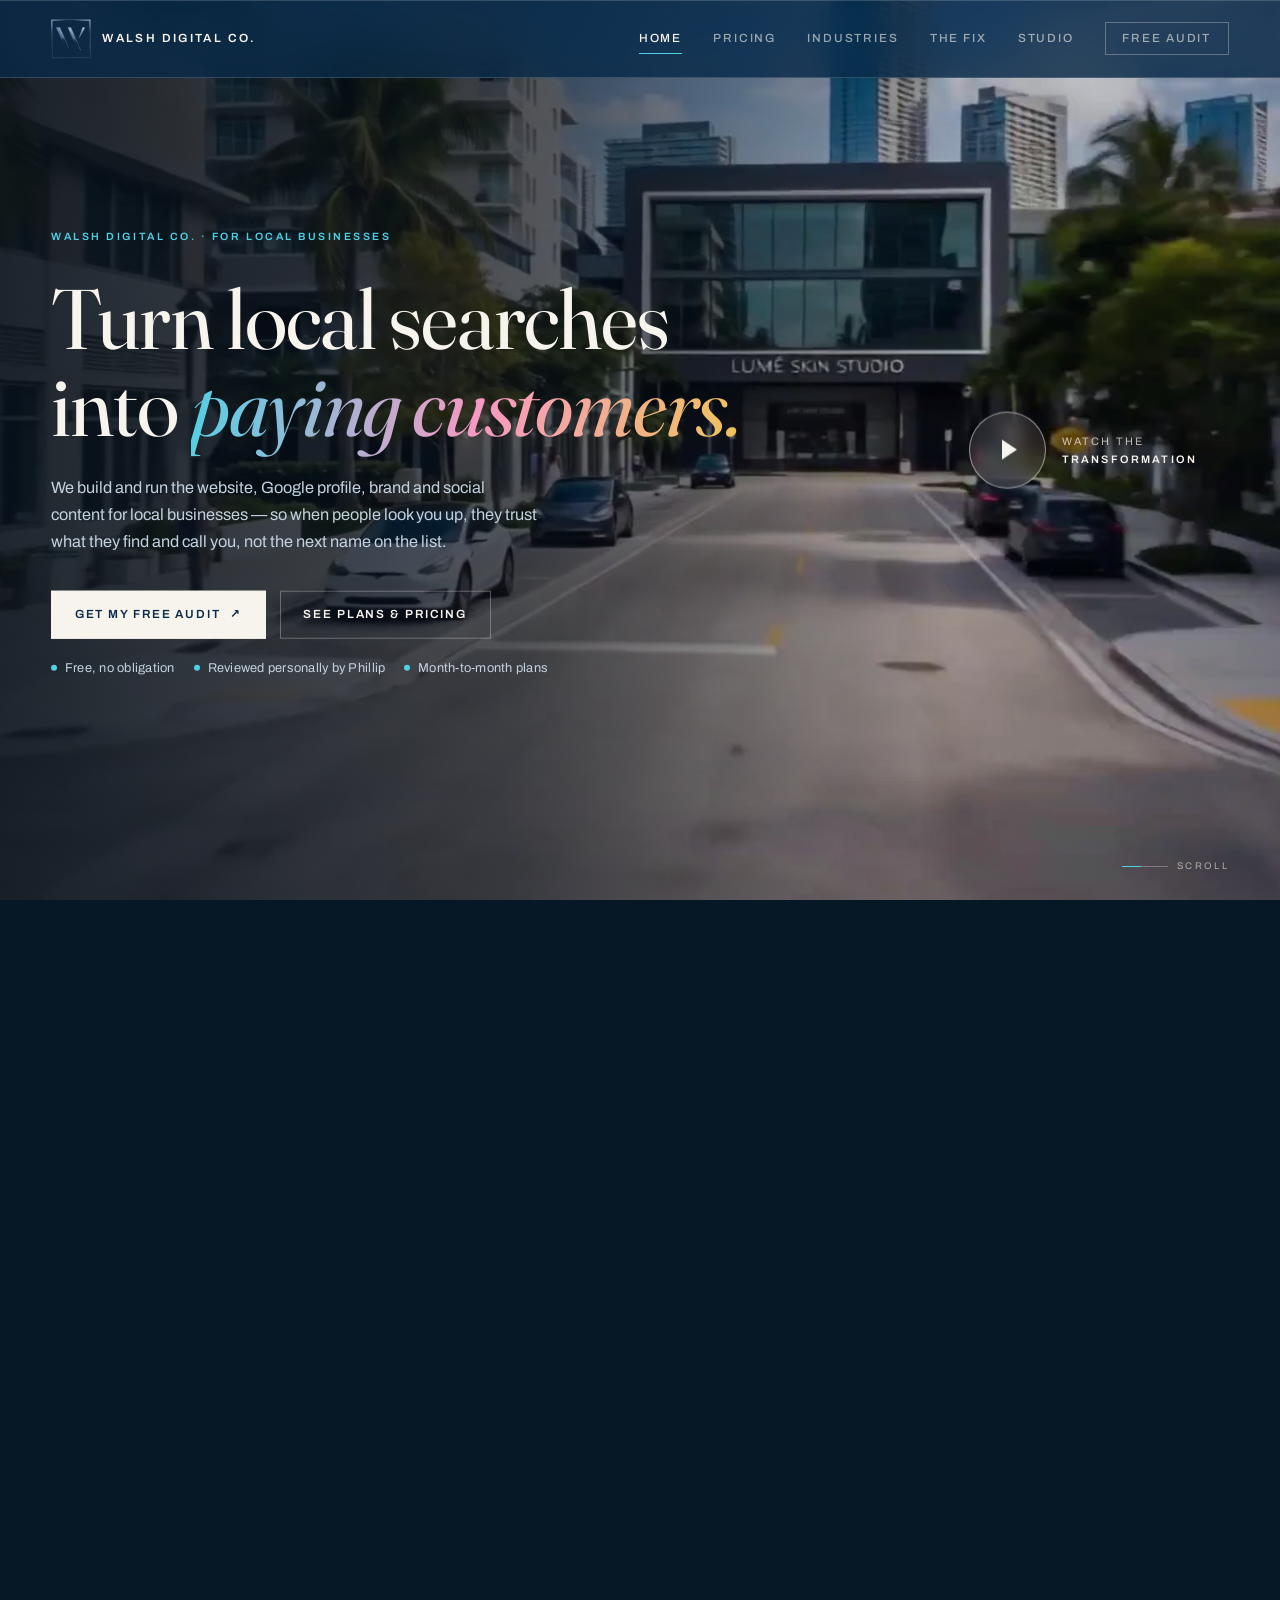
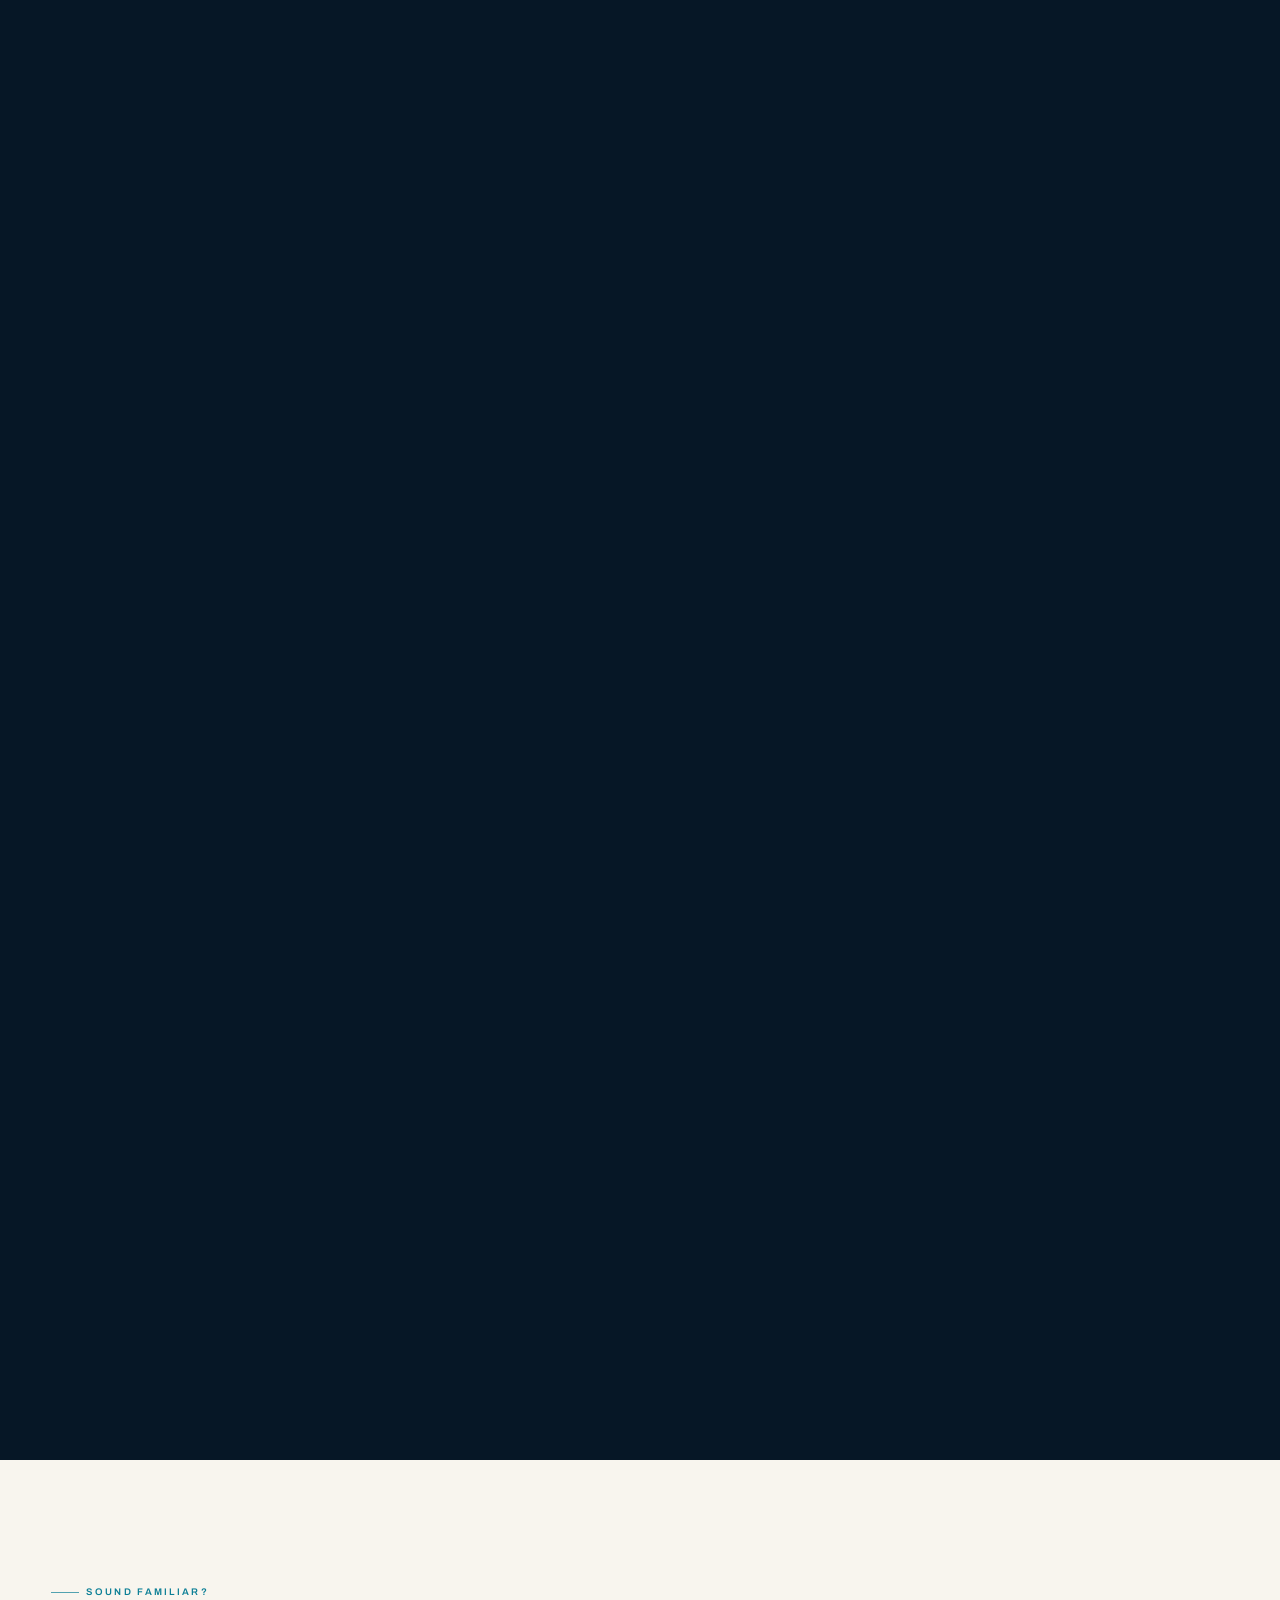
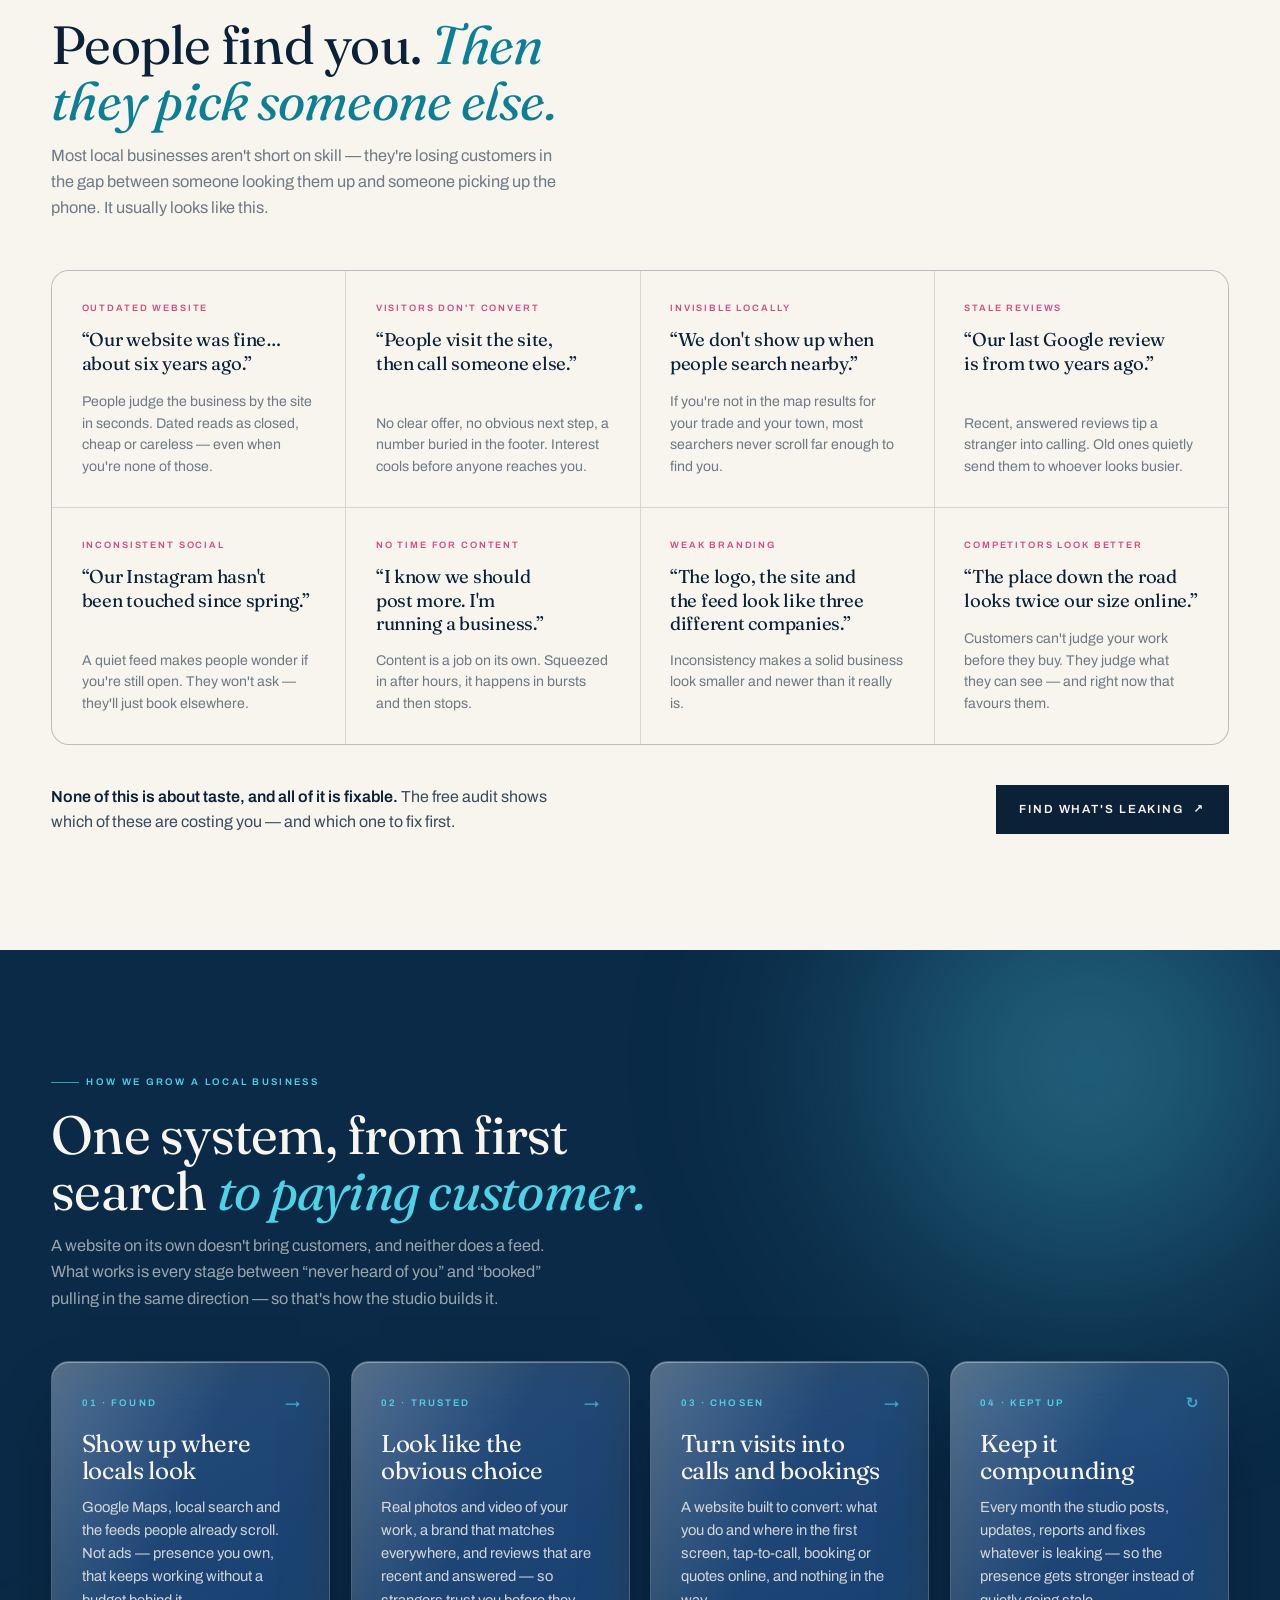
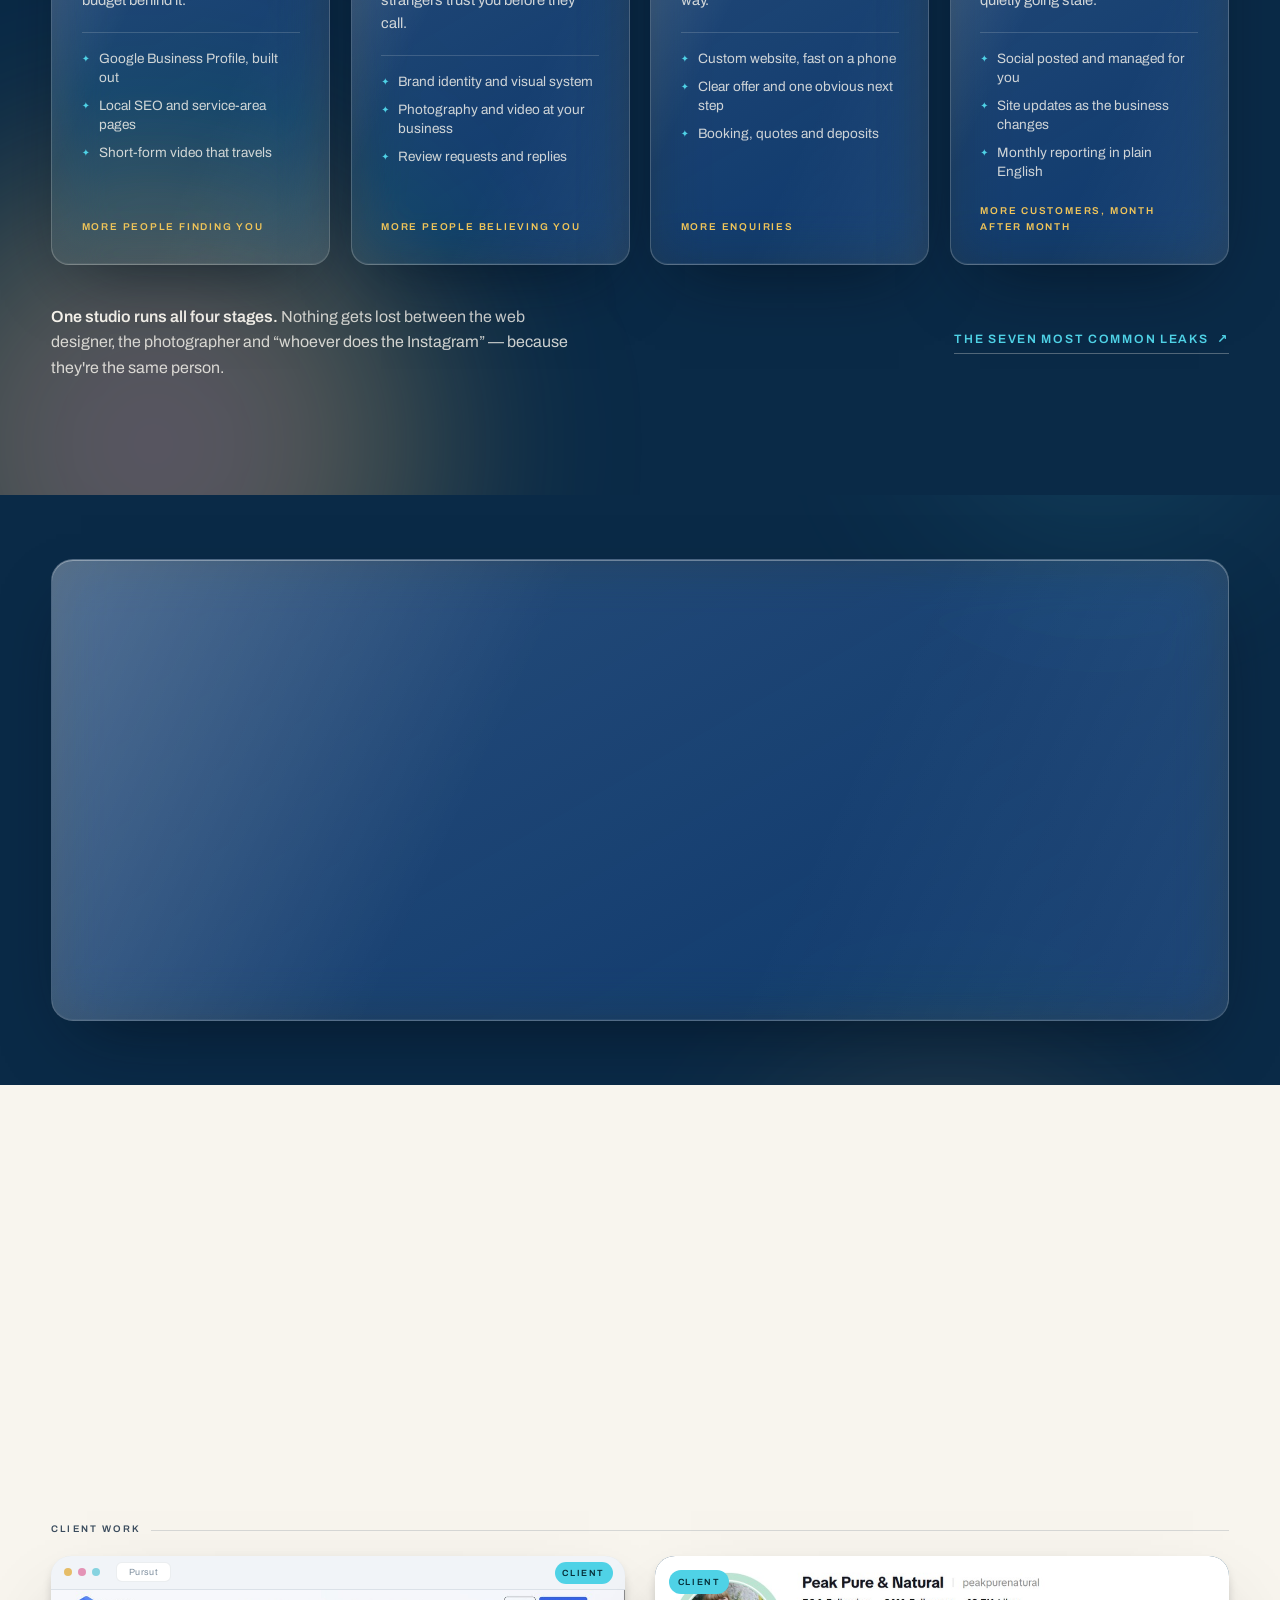
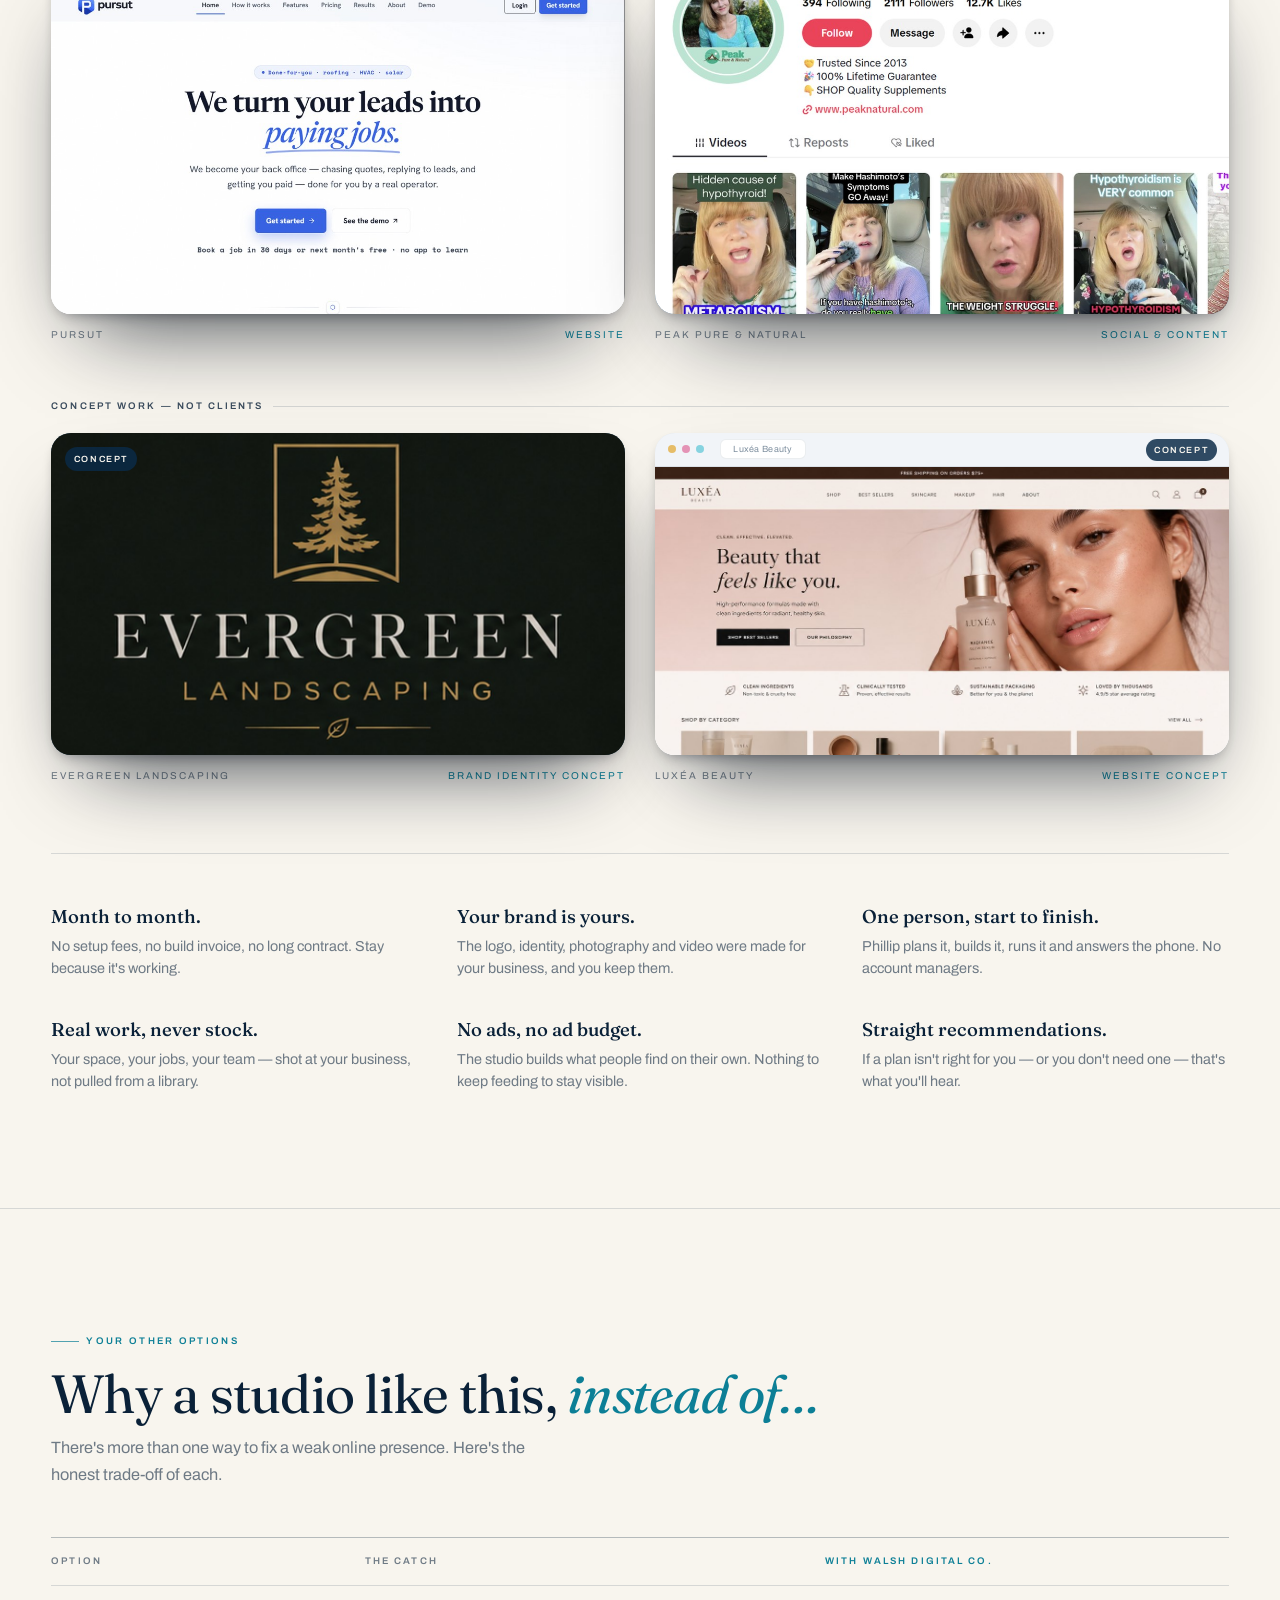
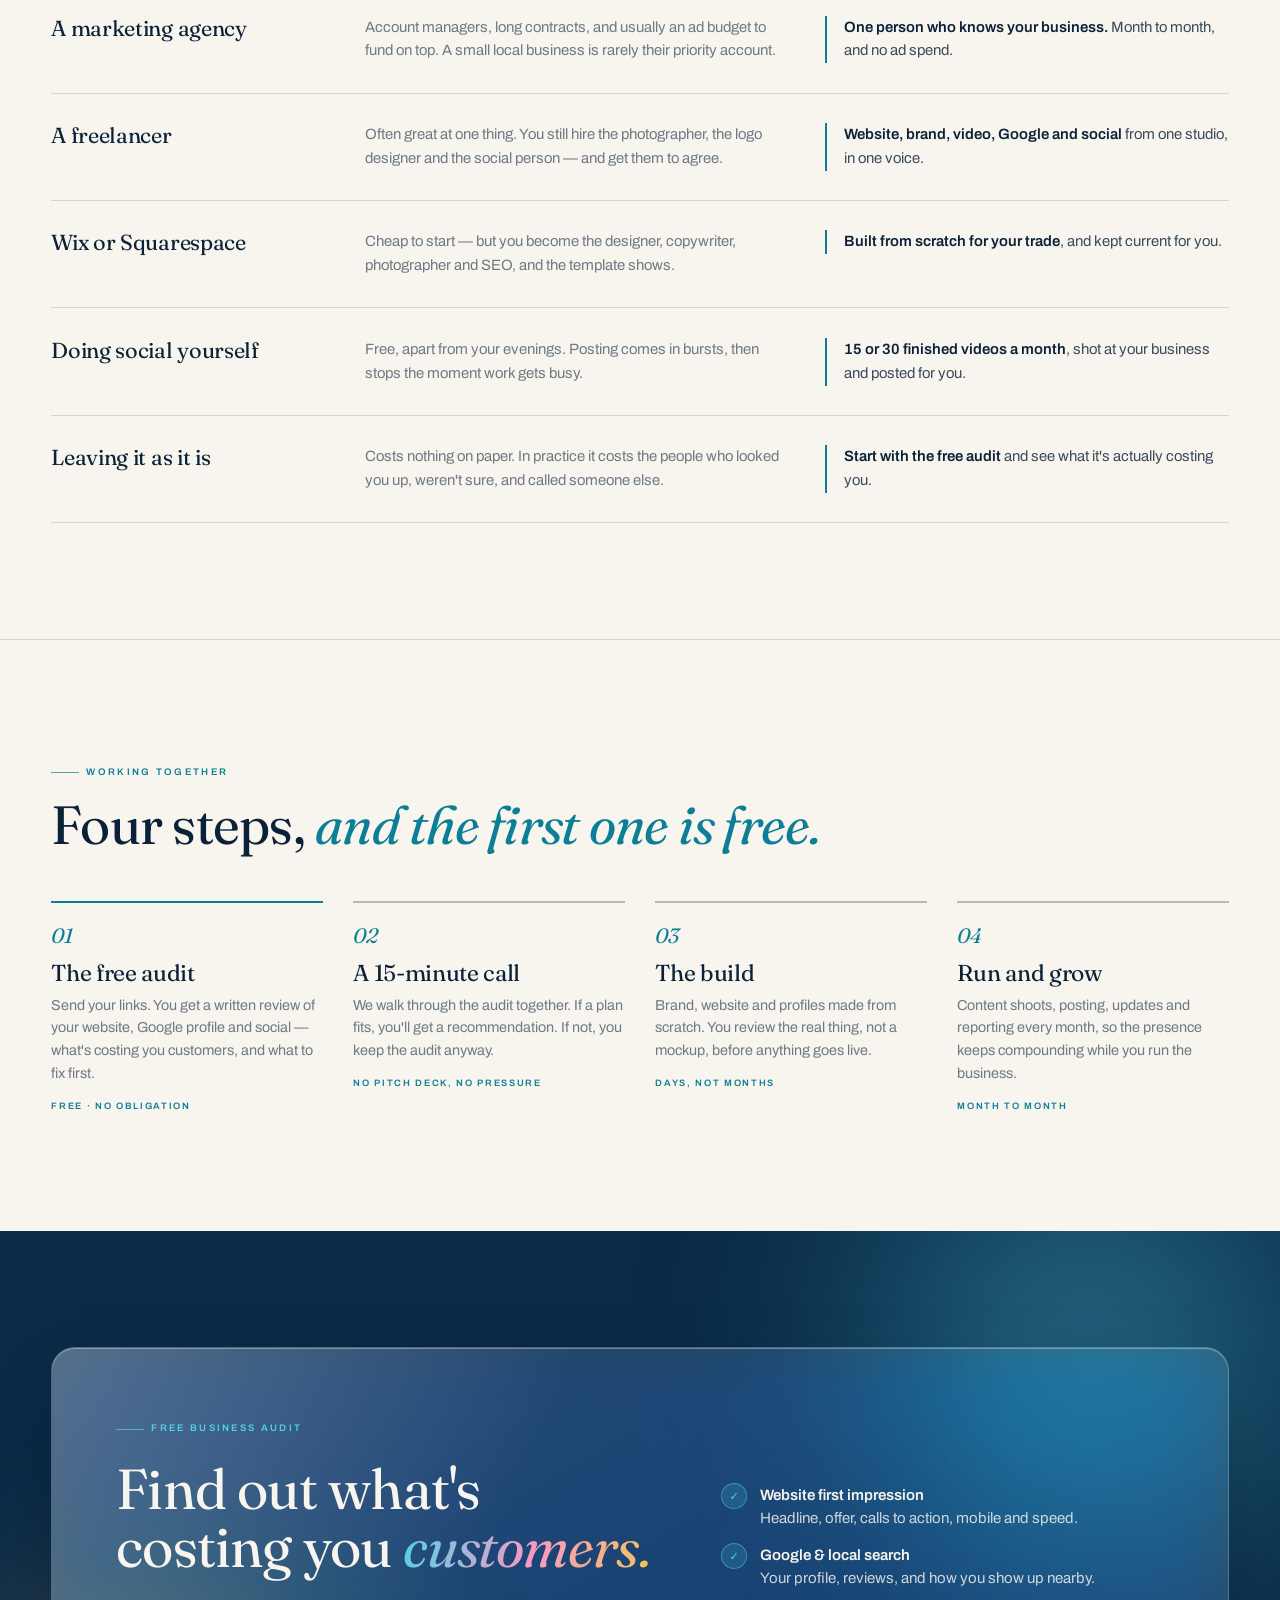
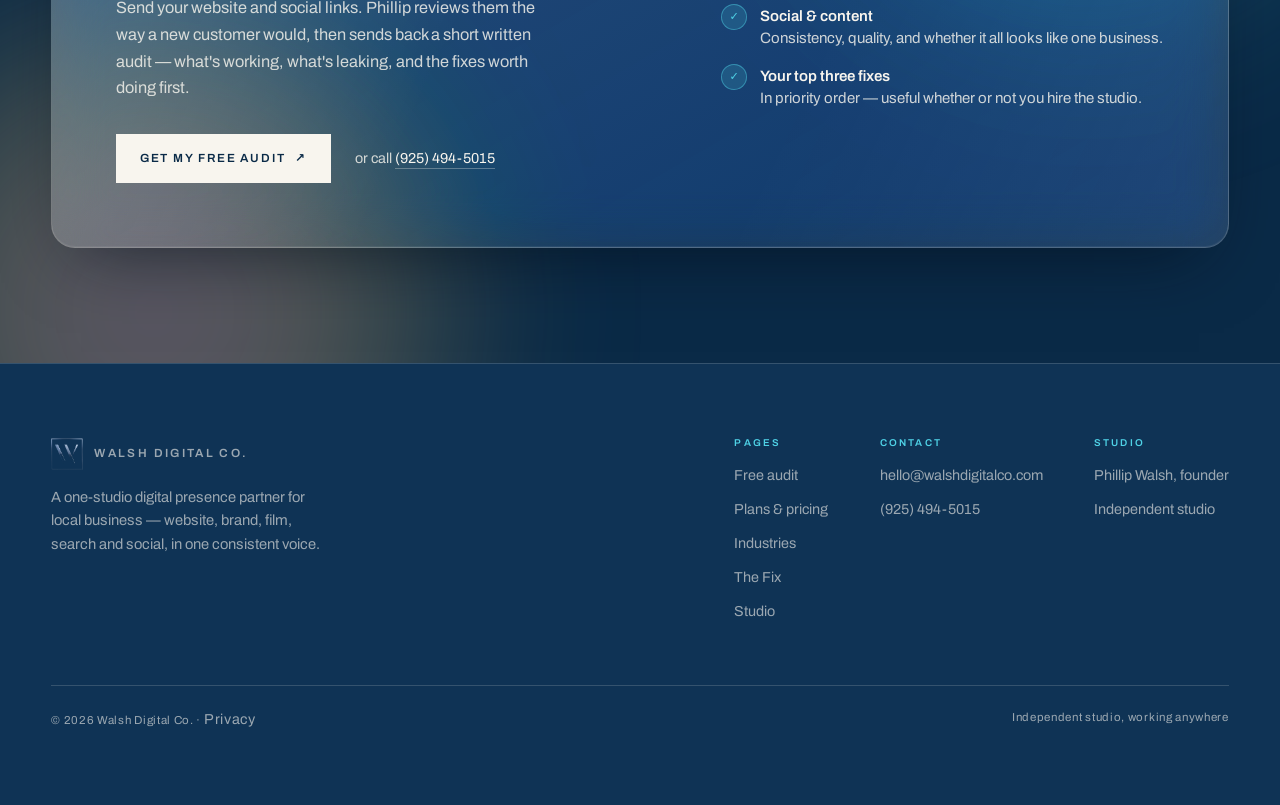
==== commit f1c2733a: "Make the site sell: outcome hero, pain-to-proof homepage, working lead capture The homepage led with" ====
--- a/index.html
+++ b/index.html
@@ -160,16 +160,17 @@
       </svg>
       <span>WALSH DIGITAL CO.</span>
     </a>
+    <a href="audit.html" class="nav-audit">Free audit</a>
     <button class="burger" aria-label="Menu" aria-expanded="false">
       <svg width="26" height="26" viewBox="0 0 24 24" fill="none"><path d="M3 7h18M3 17h18" stroke="currentColor" stroke-width="1.6"/></svg>
     </button>
     <div class="menu">
       <a href="index.html" aria-current="page">Home</a>
-      <a href="services.html">Services</a>
+      <a href="services.html">Pricing</a>
       <a href="pricing.html">Industries</a>
       <a href="build.html">The Fix</a>
       <a href="about.html">Studio</a>
-      <a href="services.html#contact" class="nav-cta">Start a project</a>
+      <a href="audit.html" class="nav-cta">Free audit</a>
     </div>
   </div>
 </nav>
@@ -191,17 +192,18 @@
 
       <div class="film-copy">
         <div class="wrap load">
-          <span class="tag">Digital presence studio</span>
-          <h1 class="d1" id="filmTitle" style="margin-top:.32em;max-width:15ch">A digital presence as good as <em class="ital grad">your storefront.</em></h1>
-          <p class="lead" style="margin-top:1.5em;max-width:52ch">
-            Walsh Digital Co. is an independent digital presence studio founded by Phillip Walsh.
-            We build and manage custom websites, brand identity, video, local SEO and social media
-            for local businesses — in one consistent voice.
+          <span class="tag">Walsh Digital Co. &middot; for local businesses</span>
+          <h1 class="d1" id="filmTitle" style="margin-top:.32em;max-width:14ch">Turn local searches into <em class="ital grad">paying customers.</em></h1>
+          <p class="lead" style="margin-top:1.5em;max-width:54ch">
+            We build and run the website, Google profile, brand and social content for local
+            businesses — so when people look you up, they trust what they find and call you, not
+            the next name on the list.
           </p>
           <div class="hero-cta" style="display:flex;gap:14px;flex-wrap:wrap;margin-top:2.2em">
-            <a href="build.html" class="btn">What's costing you calls <span class="ar" aria-hidden="true">↗</span></a>
-            <a href="services.html" class="btn btn--line">The services</a>
+            <a href="audit.html" class="btn">Get my free audit <span class="ar" aria-hidden="true">↗</span></a>
+            <a href="services.html" class="btn btn--line">See plans &amp; pricing</a>
           </div>
+          <p class="hero-trust"><span>Free, no obligation</span><span>Reviewed personally by Phillip</span><span>Month-to-month plans</span></p>
         </div>
       </div>
 
@@ -216,7 +218,7 @@
 
       <div class="ba-tabs" aria-hidden="true">
         <div class="ba-tab ba-tab--b"><span class="ba-tab-in"><span>Before</span><em>A typical local business site</em></span></div>
-        <div class="ba-tab ba-tab--a"><span class="ba-tab-in"><em>Rebuilt by Walsh Digital Co.</em><span>After</span></span></div>
+        <div class="ba-tab ba-tab--a"><span class="ba-tab-in"><em>Concept redesign by Walsh Digital Co.</em><span>After</span></span></div>
       </div>
 
       <div class="ba-frame">
@@ -275,7 +277,8 @@
       </div>
 
       <div class="ba-hud">
-        <h2 class="ba-title">The same business, <em>fifteen days</em> apart.</h2>
+        <h2 class="ba-title">Same business. <em>A very different first impression.</em></h2>
+        <span class="ba-note">Concept piece &middot; Lumé is an illustrative brand, not a client</span>
         <div class="ba-track" aria-hidden="true"><i></i></div>
       </div>
 
@@ -300,28 +303,314 @@
     </div>
   </section>
 
-  <!-- the line that breaks the page -->
-  <div class="wrap"><div class="brk"><span>Selected work</span></div></div>
-
-  <section class="sec">
+  <!-- 2 · the problem, in the owner's own words -->
+  <section class="sec light" id="problems" aria-labelledby="painsTitle">
     <div class="wrap">
-      <div class="work-strip">
-        <figure class="rise">
-          <div class="reel-shot"><img src="assets/work-evergreen.jpg" alt="Evergreen Landscaping — brand identity by Walsh Digital Co." onerror="this.remove()"></div>
-          <figcaption class="reel-cap"><span>Evergreen Landscaping · Brand identity</span></figcaption>
+      <div class="sh rise">
+        <span class="svc-kind">Sound familiar?</span>
+        <h2 id="painsTitle">People find you. <em>Then they pick someone else.</em></h2>
+        <p>Most local businesses aren't short on skill — they're losing customers in the gap between
+           someone looking them up and someone picking up the phone. It usually looks like this.</p>
+      </div>
+
+      <div class="pains rise" data-d="1">
+        <article class="pain">
+          <span class="pain-k">Outdated website</span>
+          <h3 class="pain-q">&ldquo;Our website was fine&hellip; about six years ago.&rdquo;</h3>
+          <p class="pain-a">People judge the business by the site in seconds. Dated reads as closed, cheap
+             or careless — even when you're none of those.</p>
+        </article>
+        <article class="pain">
+          <span class="pain-k">Visitors don't convert</span>
+          <h3 class="pain-q">&ldquo;People visit the site, then call someone else.&rdquo;</h3>
+          <p class="pain-a">No clear offer, no obvious next step, a number buried in the footer. Interest
+             cools before anyone reaches you.</p>
+        </article>
+        <article class="pain">
+          <span class="pain-k">Invisible locally</span>
+          <h3 class="pain-q">&ldquo;We don't show up when people search nearby.&rdquo;</h3>
+          <p class="pain-a">If you're not in the map results for your trade and your town, most searchers
+             never scroll far enough to find you.</p>
+        </article>
+        <article class="pain">
+          <span class="pain-k">Stale reviews</span>
+          <h3 class="pain-q">&ldquo;Our last Google review is from two years ago.&rdquo;</h3>
+          <p class="pain-a">Recent, answered reviews tip a stranger into calling. Old ones quietly send them
+             to whoever looks busier.</p>
+        </article>
+        <article class="pain">
+          <span class="pain-k">Inconsistent social</span>
+          <h3 class="pain-q">&ldquo;Our Instagram hasn't been touched since spring.&rdquo;</h3>
+          <p class="pain-a">A quiet feed makes people wonder if you're still open. They won't ask — they'll
+             just book elsewhere.</p>
+        </article>
+        <article class="pain">
+          <span class="pain-k">No time for content</span>
+          <h3 class="pain-q">&ldquo;I know we should post more. I'm running a business.&rdquo;</h3>
+          <p class="pain-a">Content is a job on its own. Squeezed in after hours, it happens in bursts and
+             then stops.</p>
+        </article>
+        <article class="pain">
+          <span class="pain-k">Weak branding</span>
+          <h3 class="pain-q">&ldquo;The logo, the site and the feed look like three different companies.&rdquo;</h3>
+          <p class="pain-a">Inconsistency makes a solid business look smaller and newer than it really is.</p>
+        </article>
+        <article class="pain">
+          <span class="pain-k">Competitors look better</span>
+          <h3 class="pain-q">&ldquo;The place down the road looks twice our size online.&rdquo;</h3>
+          <p class="pain-a">Customers can't judge your work before they buy. They judge what they can see —
+             and right now that favours them.</p>
+        </article>
+      </div>
+
+      <div class="pains-foot rise">
+        <p><strong>None of this is about taste, and all of it is fixable.</strong> The free audit shows
+           which of these are costing you — and which one to fix first.</p>
+        <a href="audit.html" class="btn">Find what's leaking <span class="ar" aria-hidden="true">↗</span></a>
+      </div>
+    </div>
+  </section>
+
+  <!-- 3 · how it gets fixed: one system, not a list of deliverables -->
+  <section class="sec dark aurora" id="how" aria-labelledby="howTitle">
+    <div class="wrap">
+      <div class="sh rise">
+        <span class="svc-kind">How we grow a local business</span>
+        <h2 id="howTitle">One system, from first search <em>to paying customer.</em></h2>
+        <p>A website on its own doesn't bring customers, and neither does a feed. What works is every
+           stage between &ldquo;never heard of you&rdquo; and &ldquo;booked&rdquo; pulling in the same
+           direction — so that's how the studio builds it.</p>
+      </div>
+
+      <div class="flow">
+        <article class="flow-step glass rise">
+          <span class="flow-top">01 &middot; Found</span>
+          <h3>Show up where locals look</h3>
+          <p>Google Maps, local search and the feeds people already scroll. Not ads — presence you own,
+             that keeps working without a budget behind it.</p>
+          <ul class="flow-list">
+            <li>Google Business Profile, built out</li>
+            <li>Local SEO and service-area pages</li>
+            <li>Short-form video that travels</li>
+          </ul>
+          <span class="flow-out">More people finding you</span>
+        </article>
+        <article class="flow-step glass rise" data-d="1">
+          <span class="flow-top">02 &middot; Trusted</span>
+          <h3>Look like the obvious choice</h3>
+          <p>Real photos and video of your work, a brand that matches everywhere, and reviews that are
+             recent and answered — so strangers trust you before they call.</p>
+          <ul class="flow-list">
+            <li>Brand identity and visual system</li>
+            <li>Photography and video at your business</li>
+            <li>Review requests and replies</li>
+          </ul>
+          <span class="flow-out">More people believing you</span>
+        </article>
+        <article class="flow-step glass rise" data-d="2">
+          <span class="flow-top">03 &middot; Chosen</span>
+          <h3>Turn visits into calls and bookings</h3>
+          <p>A website built to convert: what you do and where in the first screen, tap-to-call, booking
+             or quotes online, and nothing in the way.</p>
+          <ul class="flow-list">
+            <li>Custom website, fast on a phone</li>
+            <li>Clear offer and one obvious next step</li>
+            <li>Booking, quotes and deposits</li>
+          </ul>
+          <span class="flow-out">More enquiries</span>
+        </article>
+        <article class="flow-step glass rise" data-d="3">
+          <span class="flow-top">04 &middot; Kept up</span>
+          <h3>Keep it compounding</h3>
+          <p>Every month the studio posts, updates, reports and fixes whatever is leaking — so the
+             presence gets stronger instead of quietly going stale.</p>
+          <ul class="flow-list">
+            <li>Social posted and managed for you</li>
+            <li>Site updates as the business changes</li>
+            <li>Monthly reporting in plain English</li>
+          </ul>
+          <span class="flow-out">More customers, month after month</span>
+        </article>
+      </div>
+
+      <div class="flow-note rise">
+        <p><strong>One studio runs all four stages.</strong> Nothing gets lost between the web designer,
+           the photographer and &ldquo;whoever does the Instagram&rdquo; — because they're the same person.</p>
+        <a href="build.html" class="ulink">The seven most common leaks <span aria-hidden="true">↗</span></a>
+      </div>
+    </div>
+  </section>
+
+  <!-- 4 · the offer -->
+  <section class="tight dark aurora" aria-labelledby="plansTitle">
+    <div class="wrap">
+      <div class="glass band-glass">
+      <div class="rise">
+        <span class="svc-kind" style="color:var(--accent)">Plans &middot; month to month</span>
+        <h2 class="d3" id="plansTitle" style="max-width:13ch;color:var(--accent);margin-top:.5em">Pick how much <em style="font-style:italic">you want handled.</em></h2>
+        <p class="small" style="margin-top:1em;max-width:36ch;color:var(--mute-2)">No setup fees and no separate build cost — the website is included in every plan.</p>
+      </div>
+      <div class="rise" data-d="1">
+        <ul class="rlist">
+          <li style="padding-top:0"><b>$199</b><span><strong>Foundation</strong> — a custom website, brand identity and search basics, built and looked after.</span></li>
+          <li><b>$499</b><span><strong>Growth</strong> — everything above, plus 15 videos a month, social run for you, and full local SEO and Google profile.</span></li>
+          <li style="border-bottom:0"><b>$799</b><span><strong>Premium</strong> — 30 videos a month, booking, quotes and payments built for your trade, and the whole thing handled.</span></li>
+        </ul>
+        <div class="band-acts">
+          <a href="services.html" class="btn">Compare the plans <span class="ar" aria-hidden="true">↗</span></a>
+          <a href="audit.html" class="ulink">Not sure? The audit ends with a recommendation <span aria-hidden="true">↗</span></a>
+        </div>
+      </div>
+      </div>
+    </div>
+  </section>
+
+  <!-- 5 · proof, honestly labelled.
+       Evergreen and Luxéa are concepts (commit 9f53f98). Keep the chips on them:
+       unlabelled, they read as claimed client work. The Pristine tile was dropped
+       because its Google profile screenshot shows a review count and rating that
+       would read as a result the studio produced. -->
+  <section class="sec light" id="work" aria-labelledby="workTitle">
+    <div class="wrap">
+      <div class="sh rise">
+        <span class="svc-kind">The work, honestly labelled</span>
+        <h2 id="workTitle">Real clients. <em>Clearly marked concepts.</em></h2>
+        <p>Walsh Digital Co. is a young studio, so there are no borrowed logos or invented testimonials
+           here. This is exactly what exists: client work that shipped, and concept pieces that show
+           how the studio thinks — marked as such.</p>
+      </div>
+
+      <p class="proof-lbl rise">Client work</p>
+      <div class="proof rise" data-d="1">
+        <figure>
+          <div class="reel-shot reel-shot--web">
+            <span class="work-flag work-flag--client">Client</span>
+            <div class="reel-bar" aria-hidden="true"><i></i><i></i><i></i><span class="reel-url">Pursut</span></div>
+            <div class="reel-media"><img src="assets/work-pursut.jpg" alt="Pursut — website by Walsh Digital Co." loading="lazy" onerror="this.remove()"></div>
+          </div>
+          <figcaption class="reel-cap"><span>Pursut</span><span>Website</span></figcaption>
         </figure>
-        <figure class="rise" data-d="1">
+        <figure>
+          <div class="reel-shot">
+            <span class="work-flag work-flag--client">Client</span>
+            <img src="assets/work-peak.jpg" alt="Peak Pure &amp; Natural — social content by Walsh Digital Co." loading="lazy" style="object-position:50% 0" onerror="this.remove()">
+          </div>
+          <figcaption class="reel-cap"><span>Peak Pure &amp; Natural</span><span>Social &amp; content</span></figcaption>
+        </figure>
+      </div>
+
+      <p class="proof-lbl rise">Concept work — not clients</p>
+      <div class="proof proof--concept rise" data-d="1">
+        <figure>
+          <div class="reel-shot">
+            <span class="work-flag">Concept</span>
+            <img src="assets/work-evergreen.jpg" alt="Evergreen Landscaping — brand identity concept" loading="lazy" onerror="this.remove()">
+          </div>
+          <figcaption class="reel-cap"><span>Evergreen Landscaping</span><span>Brand identity concept</span></figcaption>
+        </figure>
+        <figure>
           <div class="reel-shot reel-shot--web">
-            <div class="reel-bar" aria-hidden="true"><i></i><i></i><i></i><span class="reel-url">luxeabeauty.com</span></div>
-            <div class="reel-media"><img src="assets/work-luxea.jpg" alt="Luxéa Beauty — website by Walsh Digital Co." onerror="this.remove()"></div>
+            <span class="work-flag">Concept</span>
+            <div class="reel-bar" aria-hidden="true"><i></i><i></i><i></i><span class="reel-url">Luxéa Beauty</span></div>
+            <div class="reel-media"><img src="assets/work-luxea.jpg" alt="Luxéa Beauty — website concept" loading="lazy" onerror="this.remove()"></div>
           </div>
-          <figcaption class="reel-cap"><span>Luxéa Beauty · Web design</span></figcaption>
+          <figcaption class="reel-cap"><span>Luxéa Beauty</span><span>Website concept</span></figcaption>
         </figure>
-        <figure class="rise" data-d="2">
-          <div class="reel-shot"><img src="assets/work-pristine.jpg" alt="Pristine Auto Detailing — Google Business Profile and local search work by Walsh Digital Co." onerror="this.remove()"></div>
-          <figcaption class="reel-cap"><span>Pristine Auto Detailing · Local SEO</span></figcaption>
-        </figure>
-      </div>
+      </div>
+
+      <div class="promise rise">
+        <div><b>Month to month.</b><p>No setup fees, no build invoice, no long contract. Stay because it's working.</p></div>
+        <div><b>Your brand is yours.</b><p>The logo, identity, photography and video were made for your business, and you keep them.</p></div>
+        <div><b>One person, start to finish.</b><p>Phillip plans it, builds it, runs it and answers the phone. No account managers.</p></div>
+        <div><b>Real work, never stock.</b><p>Your space, your jobs, your team — shot at your business, not pulled from a library.</p></div>
+        <div><b>No ads, no ad budget.</b><p>The studio builds what people find on their own. Nothing to keep feeding to stay visible.</p></div>
+        <div><b>Straight recommendations.</b><p>If a plan isn't right for you — or you don't need one — that's what you'll hear.</p></div>
+      </div>
+    </div>
+  </section>
+
+  <!-- 6 · the alternatives -->
+  <section class="sec sec--rule light" aria-labelledby="vsTitle">
+    <div class="wrap">
+      <div class="sh rise">
+        <span class="svc-kind">Your other options</span>
+        <h2 id="vsTitle">Why a studio like this, <em>instead of&hellip;</em></h2>
+        <p>There's more than one way to fix a weak online presence. Here's the honest trade-off of each.</p>
+      </div>
+
+      <div class="vs rise" data-d="1">
+        <div class="vs-row vs-head" aria-hidden="true"><span>Option</span><span>The catch</span><span>With Walsh Digital Co.</span></div>
+        <div class="vs-row">
+          <h3 class="vs-opt">A marketing agency</h3>
+          <p class="vs-catch">Account managers, long contracts, and usually an ad budget to fund on top. A small
+             local business is rarely their priority account.</p>
+          <p class="vs-us"><strong>One person who knows your business.</strong> Month to month, and no ad spend.</p>
+        </div>
+        <div class="vs-row">
+          <h3 class="vs-opt">A freelancer</h3>
+          <p class="vs-catch">Often great at one thing. You still hire the photographer, the logo designer and the
+             social person — and get them to agree.</p>
+          <p class="vs-us"><strong>Website, brand, video, Google and social</strong> from one studio, in one voice.</p>
+        </div>
+        <div class="vs-row">
+          <h3 class="vs-opt">Wix or Squarespace</h3>
+          <p class="vs-catch">Cheap to start — but you become the designer, copywriter, photographer and SEO,
+             and the template shows.</p>
+          <p class="vs-us"><strong>Built from scratch for your trade</strong>, and kept current for you.</p>
+        </div>
+        <div class="vs-row">
+          <h3 class="vs-opt">Doing social yourself</h3>
+          <p class="vs-catch">Free, apart from your evenings. Posting comes in bursts, then stops the moment work
+             gets busy.</p>
+          <p class="vs-us"><strong>15 or 30 finished videos a month</strong>, shot at your business and posted for you.</p>
+        </div>
+        <div class="vs-row">
+          <h3 class="vs-opt">Leaving it as it is</h3>
+          <p class="vs-catch">Costs nothing on paper. In practice it costs the people who looked you up, weren't
+             sure, and called someone else.</p>
+          <p class="vs-us"><strong>Start with the free audit</strong> and see what it's actually costing you.</p>
+        </div>
+      </div>
+    </div>
+  </section>
+
+  <!-- 7 · what working together looks like -->
+  <section class="sec sec--rule light" aria-labelledby="stepsTitle">
+    <div class="wrap">
+      <div class="sh rise">
+        <span class="svc-kind">Working together</span>
+        <h2 id="stepsTitle">Four steps, <em>and the first one is free.</em></h2>
+      </div>
+      <ol class="steps rise" data-d="1">
+        <li>
+          <span class="n">01</span>
+          <h3>The free audit</h3>
+          <p>Send your links. You get a written review of your website, Google profile and social — what's
+             costing you customers, and what to fix first.</p>
+          <span class="when">Free &middot; no obligation</span>
+        </li>
+        <li>
+          <span class="n">02</span>
+          <h3>A 15-minute call</h3>
+          <p>We walk through the audit together. If a plan fits, you'll get a recommendation. If not, you
+             keep the audit anyway.</p>
+          <span class="when">No pitch deck, no pressure</span>
+        </li>
+        <li>
+          <span class="n">03</span>
+          <h3>The build</h3>
+          <p>Brand, website and profiles made from scratch. You review the real thing, not a mockup, before
+             anything goes live.</p>
+          <span class="when">Days, not months</span>
+        </li>
+        <li>
+          <span class="n">04</span>
+          <h3>Run and grow</h3>
+          <p>Content shoots, posting, updates and reporting every month, so the presence keeps compounding
+             while you run the business.</p>
+          <span class="when">Month to month</span>
+        </li>
+      </ol>
     </div>
   </section>
 
@@ -372,23 +661,27 @@
   </section>
        ───────────────────────────────────────────────────────────────────── -->
 
-  <!-- the line that breaks the page -->
-  <div class="wrap"><div class="brk"><span>Services</span></div></div>
-
-  <!-- one tiny section -->
-  <section class="tight dark aurora">
+  <!-- 8 · the ask -->
+  <section class="sec dark aurora" id="audit" aria-labelledby="askTitle">
     <div class="wrap">
-      <div class="glass band-glass">
-      <h2 class="d3 rise" style="max-width:13ch;color:var(--accent)">One partnership, <em style="font-style:italic">three levels.</em></h2>
-      <div class="rise" data-d="1">
-        <span class="svc-kind" style="color:var(--accent)">Monthly &middot; no setup fees</span>
-        <ul class="rlist" style="margin-top:14px">
-          <li style="padding-top:0"><b>$199</b><span><strong>Foundation</strong> — the website, the brand and the search basics, built and looked after.</span></li>
-          <li><b>$499</b><span><strong>Growth</strong> — everything above, plus 15 videos a month, social run for you and full local SEO.</span></li>
-          <li style="border-bottom:0"><b>$799</b><span><strong>Premium</strong> — 30 videos a month, features built for your trade, and the whole thing handled.</span></li>
+      <div class="ask glass">
+        <div class="rise">
+          <span class="svc-kind">Free business audit</span>
+          <h2 id="askTitle" style="margin-top:.4em">Find out what's costing you <em class="ital grad">customers.</em></h2>
+          <p class="lead">Send your website and social links. Phillip reviews them the way a new customer
+             would, then sends back a short written audit — what's working, what's leaking, and the fixes
+             worth doing first.</p>
+          <div class="ask-acts">
+            <a href="audit.html" class="btn">Get my free audit <span class="ar" aria-hidden="true">↗</span></a>
+            <span class="ask-alt">or call <a href="tel:+19254945015">(925) 494-5015</a></span>
+          </div>
+        </div>
+        <ul class="gets rise" data-d="1">
+          <li><span><b>Website first impression</b>Headline, offer, calls to action, mobile and speed.</span></li>
+          <li><span><b>Google &amp; local search</b>Your profile, reviews, and how you show up nearby.</span></li>
+          <li><span><b>Social &amp; content</b>Consistency, quality, and whether it all looks like one business.</span></li>
+          <li><span><b>Your top three fixes</b>In priority order — useful whether or not you hire the studio.</span></li>
         </ul>
-        <a href="services.html" class="ulink" style="margin-top:26px">Compare the plans <span aria-hidden="true">↗</span></a>
-      </div>
       </div>
     </div>
   </section>
@@ -411,7 +704,8 @@
       <div>
         <h4>Pages</h4>
         <ul>
-          <li><a href="services.html">Services</a></li>
+          <li><a href="audit.html">Free audit</a></li>
+          <li><a href="services.html">Plans &amp; pricing</a></li>
           <li><a href="pricing.html">Industries</a></li>
           <li><a href="build.html">The Fix</a></li>
           <li><a href="about.html">Studio</a></li>
--- a/assets/site.css
+++ b/assets/site.css
@@ -1057,6 +1057,254 @@
 @media(max-width:700px){.gal-item--half{grid-column:span 6}}
 
 /* ─────────────────────────────────────────────────────────────
+   CONVERSION PASS (2026-09)
+   The homepage now argues in order: what the studio does → the
+   problem → how it gets fixed → the offer → honest proof → the
+   choice → the process → the ask. Every section points at one
+   primary action, the free audit (audit.html).
+   Declared before the MOBILE PASS, which must stay last.
+   ───────────────────────────────────────────────────────────── */
+
+/* hero reassurance, under the buttons */
+.hero-trust{display:flex;flex-wrap:wrap;gap:.5em 1.5em;margin-top:1.5em;
+  font-size:.8rem;letter-spacing:.02em;color:var(--mute-2)}
+.hero-trust span{display:inline-flex;align-items:center;gap:.6em}
+.hero-trust span::before{content:"";width:6px;height:6px;border-radius:50%;background:var(--accent);flex:none}
+.film-copy .hero-trust{color:#c3d2e0}
+
+/* phones: the menu (and its CTA) hide behind the burger, so the audit
+   gets its own compact button in the bar */
+.nav-audit{display:none}
+@media(max-width:880px){
+  .nav-in{gap:12px}
+  .nav-audit{display:inline-flex;align-items:center;margin-left:auto;padding:.8em 1.1em;min-height:44px;
+    font-size:.72rem;font-weight:600;letter-spacing:.12em;text-transform:uppercase;white-space:nowrap;
+    background:var(--fg);color:var(--bg);border:1px solid var(--fg)}
+}
+@media(max-width:380px){.mark span{font-size:.64rem;letter-spacing:.14em}.nav-audit{padding-inline:.85em}}
+
+/* concept disclosure inside the before/after */
+.ba-note{display:block;text-align:center;margin-top:.55em;font-size:.58rem;letter-spacing:.2em;
+  text-transform:uppercase;color:rgba(248,245,238,.62)}
+
+/* section head shared by the new homepage bands */
+.sh{max-width:840px;margin-bottom:clamp(30px,3.8vw,54px)}
+.sh h2{font-size:clamp(2rem,4.2vw,3.4rem);margin-top:.3em}
+.sh h2 em{font-style:italic;color:var(--accent)}
+.sh p{color:var(--mute);margin-top:.85em;max-width:58ch;font-size:1.02rem;line-height:1.62}
+.sh--center{margin-inline:auto;text-align:center}
+.sh--center p{margin-inline:auto}
+
+/* ── pains: the owner's own words ────────────────── */
+.pains{display:grid;grid-template-columns:repeat(4,minmax(0,1fr));gap:1px;background:var(--rule);
+  border:1px solid var(--rule);border-radius:18px;overflow:hidden}
+.pain{background:var(--bg);padding:clamp(22px,2.3vw,32px);display:flex;flex-direction:column;
+  gap:.75em;min-height:236px;transition:background .4s}
+.pain:hover{background:color-mix(in srgb,var(--bg-2) 70%,var(--bg))}
+.pain-k{font-size:.58rem;letter-spacing:.2em;text-transform:uppercase;font-weight:600;color:var(--accent-2)}
+.pain-q{font-family:var(--display);font-size:clamp(1.1rem,1.45vw,1.3rem);line-height:1.28;color:var(--fg)}
+.pain-a{font-size:.88rem;color:var(--mute);line-height:1.55;margin-top:auto}
+@media(max-width:1060px){.pains{grid-template-columns:repeat(2,minmax(0,1fr))}}
+@media(max-width:560px){.pains{grid-template-columns:1fr}.pain{min-height:0}}
+.pains-foot{display:flex;flex-wrap:wrap;align-items:center;justify-content:space-between;
+  gap:20px 36px;margin-top:clamp(26px,3vw,40px)}
+.pains-foot p{max-width:58ch;color:var(--mute-2);font-size:1rem;line-height:1.6}
+.pains-foot p strong{color:var(--fg);font-weight:600}
+
+/* ── the flow: found → trusted → chosen → kept ───── */
+.flow{display:grid;grid-template-columns:repeat(4,minmax(0,1fr));gap:clamp(14px,1.6vw,22px)}
+.flow-step{border-radius:18px;padding:clamp(24px,2.3vw,32px);display:flex;flex-direction:column}
+.flow-top{display:flex;align-items:center;gap:12px;font-size:.6rem;letter-spacing:.22em;
+  text-transform:uppercase;font-weight:600;color:var(--accent)}
+.flow-top::after{content:"→";margin-left:auto;font-size:.95rem;letter-spacing:0;opacity:.7}
+.flow-step:last-child .flow-top::after{content:"↻"}
+.flow-step h3{font-size:clamp(1.35rem,1.9vw,1.75rem);margin-top:.6em;line-height:1.12}
+.flow-step > p{color:var(--mute-2);font-size:.92rem;line-height:1.58;margin-top:.75em}
+.flow-list{list-style:none;margin:20px 0 0;padding:16px 0 0;border-top:1px solid var(--rule);display:grid;gap:9px}
+.flow-list li{font-size:.85rem;color:var(--mute-2);display:flex;gap:.65em;line-height:1.4}
+.flow-list li::before{content:"✦";color:var(--accent);font-size:.72em;margin-top:.3em;flex:none}
+.flow-out{margin-top:auto;padding-top:22px;font-size:.62rem;letter-spacing:.18em;text-transform:uppercase;
+  font-weight:600;color:var(--accent-3)}
+@media(max-width:1060px){.flow{grid-template-columns:repeat(2,minmax(0,1fr))}}
+@media(max-width:620px){.flow{grid-template-columns:1fr}}
+.flow-note{margin-top:clamp(26px,3vw,40px);display:flex;flex-wrap:wrap;gap:18px 36px;align-items:center;
+  justify-content:space-between}
+.flow-note p{max-width:60ch;color:var(--mute-2);line-height:1.6}
+.flow-note p strong{color:var(--fg);font-weight:600}
+
+/* ── plans band additions ─────────────────────────── */
+.band-acts{display:flex;flex-wrap:wrap;gap:14px 26px;align-items:center;margin-top:28px}
+
+/* ── proof, honestly labelled ─────────────────────── */
+.proof-lbl{display:flex;align-items:center;gap:1em;margin:0 0 18px;font-size:.6rem;letter-spacing:.22em;
+  text-transform:uppercase;font-weight:600;color:var(--mute-2)}
+.proof-lbl::after{content:"";flex:1;height:1px;background:var(--rule)}
+.proof{display:grid;grid-template-columns:repeat(2,minmax(0,1fr));gap:clamp(18px,2.4vw,32px)}
+.proof + .proof-lbl{margin-top:clamp(36px,4.4vw,60px)}
+.proof figure{margin:0;min-width:0}
+.proof .reel-shot{aspect-ratio:16/10}
+.proof--concept .reel-shot{aspect-ratio:16/9}
+.work-flag{position:absolute;top:14px;left:14px;z-index:3;padding:.55em .95em;border-radius:99px;
+  font-size:.56rem;letter-spacing:.18em;text-transform:uppercase;font-weight:600;
+  background:rgba(10,42,71,.84);color:#f8f5ee}
+.work-flag--client{background:#4fd2e6;color:#06303a}
+/* on browser-framed shots the chip sits in the empty right of the bar, clear of the url */
+.reel-shot--web .work-flag{top:6px;left:auto;right:12px;padding:.45em .85em}
+@media(max-width:700px){.proof{grid-template-columns:1fr}}
+
+.promise{display:grid;grid-template-columns:repeat(3,minmax(0,1fr));gap:clamp(24px,3vw,44px);
+  margin-top:clamp(44px,5.4vw,76px);padding-top:clamp(32px,4vw,52px);border-top:1px solid var(--rule)}
+.promise b{display:block;font-family:var(--display);font-weight:500;font-size:1.16rem;color:var(--fg);line-height:1.25}
+.promise p{color:var(--mute);font-size:.9rem;margin-top:.45em;line-height:1.55}
+@media(max-width:900px){.promise{grid-template-columns:repeat(2,minmax(0,1fr))}}
+@media(max-width:560px){.promise{grid-template-columns:1fr}}
+
+/* ── the alternatives, side by side ───────────────── */
+.vs{border-top:1px solid var(--rule-2)}
+.vs-row{display:grid;grid-template-columns:.75fr 1.15fr 1.1fr;gap:clamp(16px,3vw,52px);
+  padding-block:clamp(20px,2.3vw,30px);border-bottom:1px solid var(--rule);align-items:start}
+.vs-head{padding-block:16px}
+.vs-head span{font-size:.6rem;letter-spacing:.22em;text-transform:uppercase;font-weight:600;color:var(--mute)}
+.vs-head span:last-child{color:var(--accent)}
+.vs-opt{font-family:var(--display);font-size:clamp(1.15rem,1.7vw,1.45rem);line-height:1.2;color:var(--fg)}
+.vs-catch{color:var(--mute);font-size:.93rem;line-height:1.6}
+.vs-us{color:var(--mute-2);font-size:.93rem;line-height:1.6;padding-left:1.1em;border-left:2px solid var(--accent)}
+.vs-us strong{color:var(--fg);font-weight:600}
+@media(max-width:820px){
+  .vs-head{display:none}
+  .vs-row{grid-template-columns:1fr;gap:10px}
+}
+
+/* ── what working together looks like ─────────────── */
+.steps{list-style:none;margin:0;padding:0;display:grid;grid-template-columns:repeat(4,minmax(0,1fr));
+  gap:clamp(20px,2.4vw,36px)}
+.steps li{padding-top:22px;border-top:2px solid var(--rule-2)}
+.steps li:first-child{border-top-color:var(--accent)}
+.steps .n{font-family:var(--display);font-style:italic;font-size:1.3rem;color:var(--accent);line-height:1}
+.steps h3{font-size:clamp(1.25rem,1.8vw,1.55rem);margin-top:.45em}
+.steps p{color:var(--mute);font-size:.9rem;line-height:1.58;margin-top:.6em}
+.steps .when{display:inline-block;margin-top:14px;font-size:.58rem;letter-spacing:.18em;
+  text-transform:uppercase;font-weight:600;color:var(--accent)}
+@media(max-width:900px){.steps{grid-template-columns:repeat(2,minmax(0,1fr))}}
+@media(max-width:560px){.steps{grid-template-columns:1fr}}
+
+/* ── the ask ───────────────────────────────────────── */
+.ask{display:grid;grid-template-columns:1.1fr .9fr;gap:clamp(30px,5vw,80px);align-items:center;
+  border-radius:24px;padding:clamp(30px,5vw,68px)}
+.ask h2{font-size:clamp(2rem,4.4vw,3.6rem)}
+.ask h2 em{font-style:italic}
+.ask .lead{margin-top:1.1em;max-width:50ch}
+.ask-acts{display:flex;flex-wrap:wrap;gap:14px 24px;align-items:center;margin-top:2em}
+.ask-alt{font-size:.9rem;color:var(--mute-2)}
+.ask-alt a{color:var(--fg);border-bottom:1px solid var(--rule-2);padding-bottom:2px}
+.ask-alt a:hover{color:var(--accent);border-bottom-color:var(--accent)}
+@media(max-width:860px){.ask{grid-template-columns:1fr}}
+
+/* ticked "what you get" list — the ask band and the audit page */
+.gets{list-style:none;margin:0;padding:0;display:grid;gap:15px}
+.gets li{display:grid;grid-template-columns:26px minmax(0,1fr);gap:13px;align-items:start;
+  color:var(--mute-2);font-size:.94rem;line-height:1.5}
+.gets li::before{content:"✓";width:24px;height:24px;border-radius:50%;display:grid;place-items:center;
+  font-size:.7rem;margin-top:-1px;color:var(--accent);
+  background:color-mix(in srgb,var(--accent) 16%,transparent);
+  border:1px solid color-mix(in srgb,var(--accent) 45%,transparent)}
+.gets b{display:block;color:var(--fg);font-weight:600}
+
+/* ── the free audit page ──────────────────────────── */
+.aud{padding:calc(var(--nav-h) + clamp(40px,6vw,92px)) 0 clamp(64px,8vw,116px)}
+.aud-grid{display:grid;grid-template-columns:minmax(0,1fr) minmax(0,.95fr);gap:clamp(34px,5vw,84px);align-items:start}
+.aud-grid .gets{margin-top:clamp(28px,3.2vw,40px)}
+.aud-meta{display:flex;flex-wrap:wrap;gap:10px;margin-top:clamp(28px,3.2vw,38px)}
+.aud-meta span{padding:.62em 1.05em;border-radius:99px;border:1px solid var(--rule-2);font-size:.6rem;
+  letter-spacing:.16em;text-transform:uppercase;font-weight:600;color:var(--mute-2)}
+.aud-who{display:flex;gap:16px;align-items:center;margin-top:clamp(28px,3.2vw,40px);padding-top:24px;
+  border-top:1px solid var(--rule)}
+.aud-who img{width:54px;height:54px;border-radius:50%;object-fit:cover;object-position:50% 30%;flex:none;
+  border:1px solid var(--rule-2)}
+.aud-who p{font-size:.88rem;color:var(--mute);line-height:1.5}
+.aud-who b{color:var(--fg);font-weight:600}
+.aud-jump{display:none}
+@media(max-width:980px){
+  .aud-grid{grid-template-columns:1fr}
+  /* on a phone the form is a long scroll below the pitch; offer the shortcut */
+  .aud-jump{display:inline-flex;margin-top:1.6em}
+  #auditForm{scroll-margin-top:calc(var(--nav-h) + 12px)}
+}
+
+.af{border-radius:22px;padding:clamp(22px,3vw,40px);position:sticky;top:calc(var(--nav-h) + 20px)}
+@media(max-width:980px){.af{position:relative;top:auto}}
+.af-head{display:flex;justify-content:space-between;align-items:center;gap:12px 18px;flex-wrap:wrap;
+  padding-bottom:18px;margin-bottom:22px;border-bottom:1px solid var(--rule)}
+.af-head h2{font-size:clamp(1.3rem,2vw,1.6rem)}
+.af-prog{list-style:none;margin:0;padding:0;display:flex;gap:14px;counter-reset:afp}
+.af-prog li{counter-increment:afp;display:flex;align-items:center;gap:.55em;font-size:.58rem;
+  letter-spacing:.14em;text-transform:uppercase;font-weight:600;color:var(--mute)}
+.af-prog li::before{content:counter(afp);width:22px;height:22px;border-radius:50%;display:grid;
+  place-items:center;border:1px solid var(--rule-2);font-size:.66rem;letter-spacing:0}
+.af-prog li.on{color:var(--fg)}
+.af-prog li.on::before{background:var(--accent);border-color:var(--accent);color:#06303a}
+.af-prog li.done::before{content:"✓";border-color:var(--accent);color:var(--accent)}
+.af fieldset{border:0;margin:0;padding:0;min-width:0;display:grid;gap:clamp(14px,1.6vw,18px)}
+.af legend{padding:0}
+.af.js-steps .af-step:not(.on){display:none}
+.af:not(.js-steps) .af-step + .af-step{margin-top:24px;padding-top:24px;border-top:1px solid var(--rule)}
+.af .ct-f input::placeholder,.af .ct-f textarea::placeholder{color:var(--mute);opacity:.75}
+.af-acts{display:flex;gap:12px 16px;flex-wrap:wrap;align-items:center;margin-top:4px}
+.af-back{background:none;border:0;padding:10px 4px;cursor:pointer;font-family:var(--body);font-size:.72rem;
+  letter-spacing:.14em;text-transform:uppercase;font-weight:600;color:var(--mute-2)}
+.af-back:hover{color:var(--fg)}
+.af-glbl{font-size:.6rem;letter-spacing:.2em;text-transform:uppercase;font-weight:600;color:var(--mute-2)}
+.af-glbl i{font-style:normal;letter-spacing:.1em;color:var(--mute);font-weight:400}
+.af-chips{display:flex;flex-wrap:wrap;gap:8px;margin-top:.6em}
+.af-chip{position:relative;display:inline-flex}
+.af-chip input{position:absolute;inset:0;opacity:0;margin:0;cursor:pointer}
+.af-chip span{display:inline-flex;align-items:center;padding:.72em 1.05em;border-radius:99px;
+  border:1px solid var(--rule-2);font-size:.8rem;line-height:1.2;color:var(--mute-2);transition:background .25s,color .25s,border-color .25s}
+.af-chip:hover span{border-color:var(--accent);color:var(--fg)}
+.af-chip input:checked + span{background:var(--fg);color:var(--bg);border-color:var(--fg)}
+.af-chip input:focus-visible + span{outline:2px solid var(--accent);outline-offset:2px}
+.af-fine{font-size:.8rem;color:var(--mute);line-height:1.5}
+.af-done{text-align:left}
+.af-done h2{font-size:clamp(1.6rem,2.6vw,2.2rem);margin-top:.3em}
+.af-done h2 em{font-style:italic;color:var(--accent)}
+.af-done > p{color:var(--mute-2);margin-top:.8em;line-height:1.6}
+.af-done .steps{grid-template-columns:1fr;gap:18px;margin-top:26px}
+.af-done .steps li{padding-top:14px}
+
+/* example audit, so the free thing has a visible shape */
+.sample{border-radius:20px;border:1px solid var(--rule);background:#fffdf8;overflow:hidden;max-width:1000px;
+  margin-inline:auto;box-shadow:0 44px 90px -50px rgba(10,33,56,.5)}
+.sample-top{display:flex;justify-content:space-between;gap:20px;align-items:center;flex-wrap:wrap;
+  padding:clamp(20px,2.6vw,30px) clamp(22px,3.2vw,42px);background:var(--panel);color:#f8f5ee}
+.sample-top small{display:block;font-size:.58rem;letter-spacing:.2em;text-transform:uppercase;color:#93e6f2;margin-bottom:.4em}
+.sample-top b{font-family:var(--display);font-weight:400;font-size:clamp(1.2rem,2vw,1.6rem)}
+.sample-score{font-family:var(--display);font-size:clamp(2rem,3.4vw,2.6rem);line-height:1;text-align:right}
+.sample-score em{display:block;font-style:normal;font-family:var(--body);font-size:.58rem;letter-spacing:.18em;
+  text-transform:uppercase;color:rgba(248,245,238,.62);margin-top:.5em}
+.sample-body{padding:clamp(22px,3.2vw,42px)}
+.sample-h{font-size:.6rem;letter-spacing:.2em;text-transform:uppercase;font-weight:600;color:var(--accent)}
+.sample-sum{font-family:var(--display);font-size:clamp(1.05rem,1.6vw,1.28rem);line-height:1.48;color:var(--fg);margin-top:.6em}
+.sample-rows{margin-top:26px;border-top:1px solid var(--rule)}
+.sample-row{display:grid;grid-template-columns:118px minmax(0,1fr);gap:18px;padding:17px 0;border-bottom:1px solid var(--rule)}
+.sample-row:last-child{border-bottom:0}
+.sample-row h3{font-family:var(--display);font-weight:500;font-size:1.06rem;line-height:1.3}
+.sample-row p{font-size:.88rem;color:var(--mute);margin-top:.35em;line-height:1.55}
+.pill{display:inline-block;padding:.5em .9em;border-radius:99px;font-size:.56rem;letter-spacing:.16em;
+  text-transform:uppercase;font-weight:600;white-space:nowrap;align-self:start;justify-self:start}
+.pill--bad{background:rgba(207,75,134,.13);color:#a3336a}
+.pill--ok{background:rgba(12,127,150,.12);color:#0a6d81}
+.pill--win{background:rgba(221,163,42,.2);color:#7c5a0c}
+@media(max-width:600px){.sample-row{grid-template-columns:1fr;gap:8px}}
+
+/* small uppercase labels, readable on phones (matches the mobile pass) */
+@media(max-width:760px){
+  .pain-k,.flow-top,.flow-out,.proof-lbl,.work-flag,.steps .when,.aud-meta span,
+  .af-prog li,.af-glbl,.pill,.sample-h,.sample-top small,.ba-note{font-size:.72rem}
+  .hero-trust{font-size:.86rem}
+  .af-back{font-size:.8rem;padding-block:14px}
+}
+
+/* ─────────────────────────────────────────────────────────────
    MOBILE PASS
    Must stay last in the file: the base .d1/.d2/.d3 sizes are
    declared further up, so an earlier media query loses to them at
@@ -1214,3 +1462,6 @@
 
   .film-ba{grid-column:1;grid-row:2}
 }
+
+/* hero reassurance on the cream phone hero — must follow the block above */
+@media(max-width:920px){.film-copy .hero-trust{color:var(--mute-2)}}
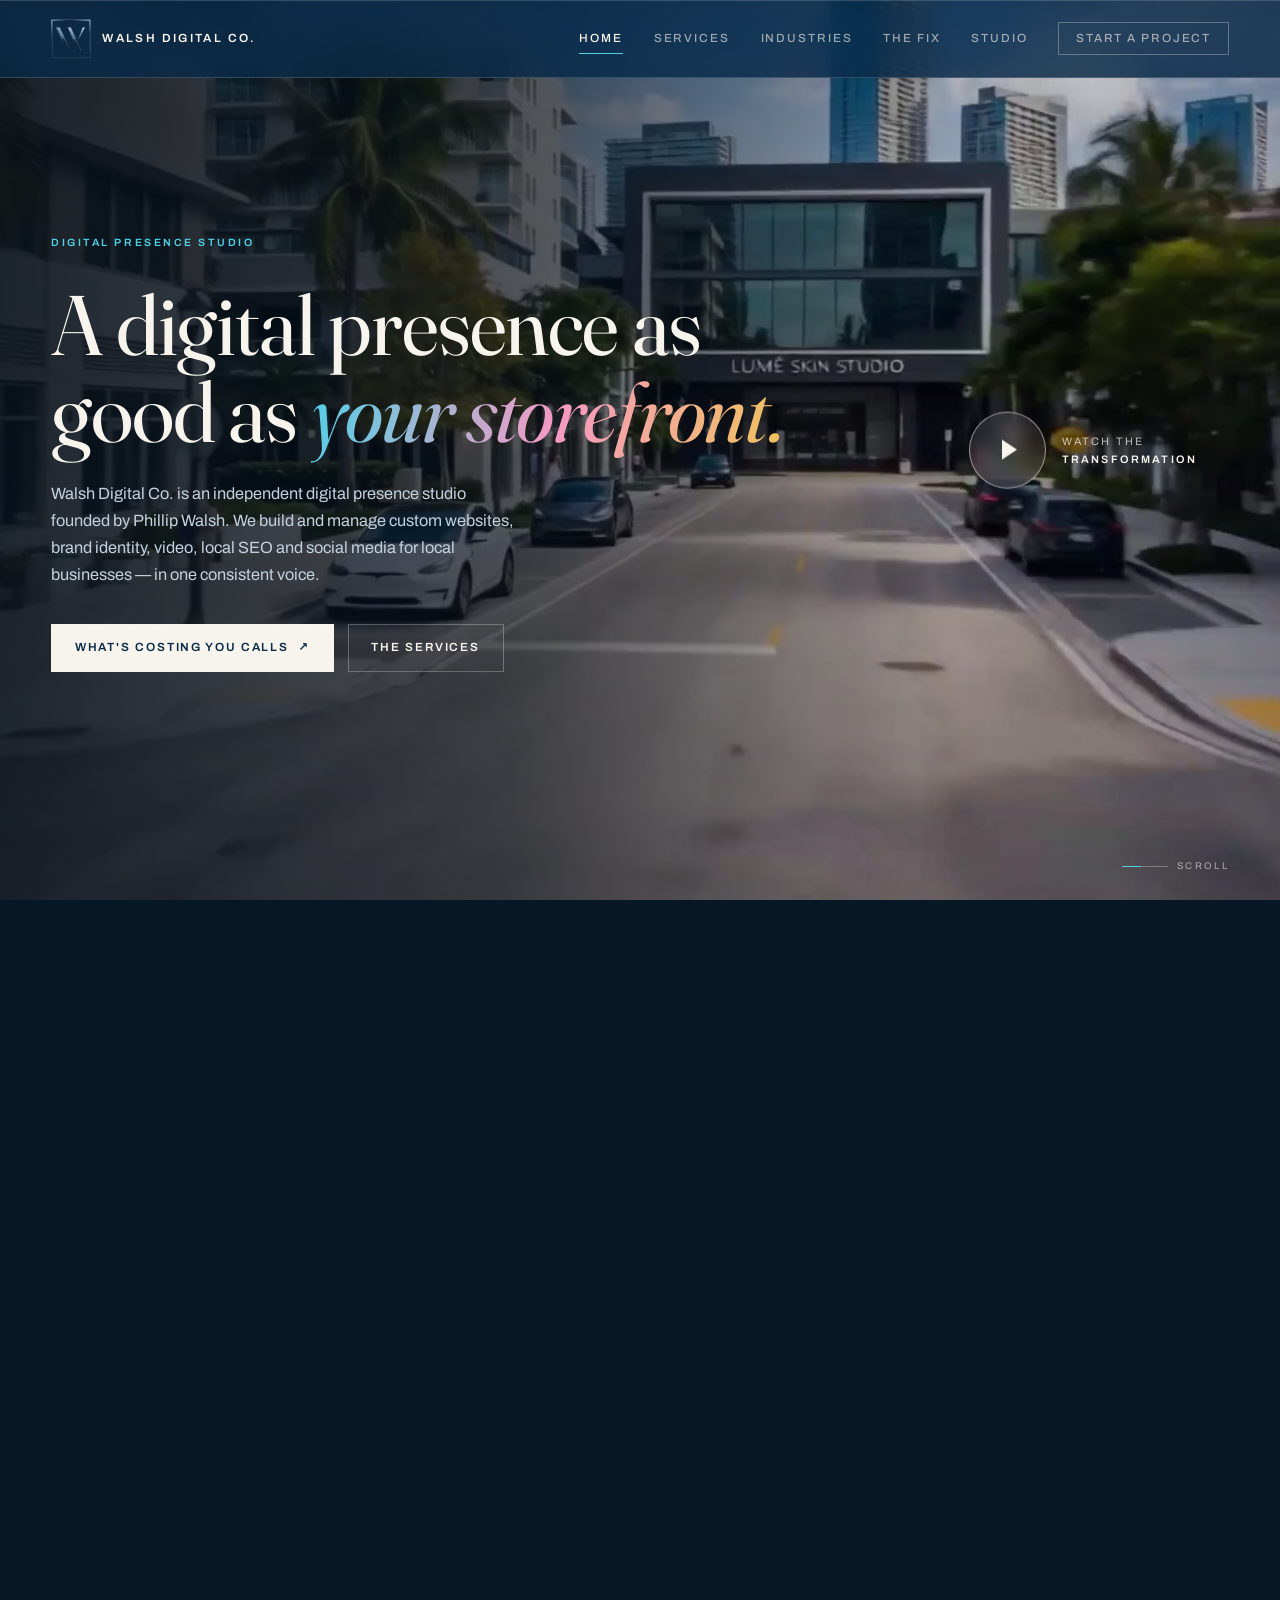
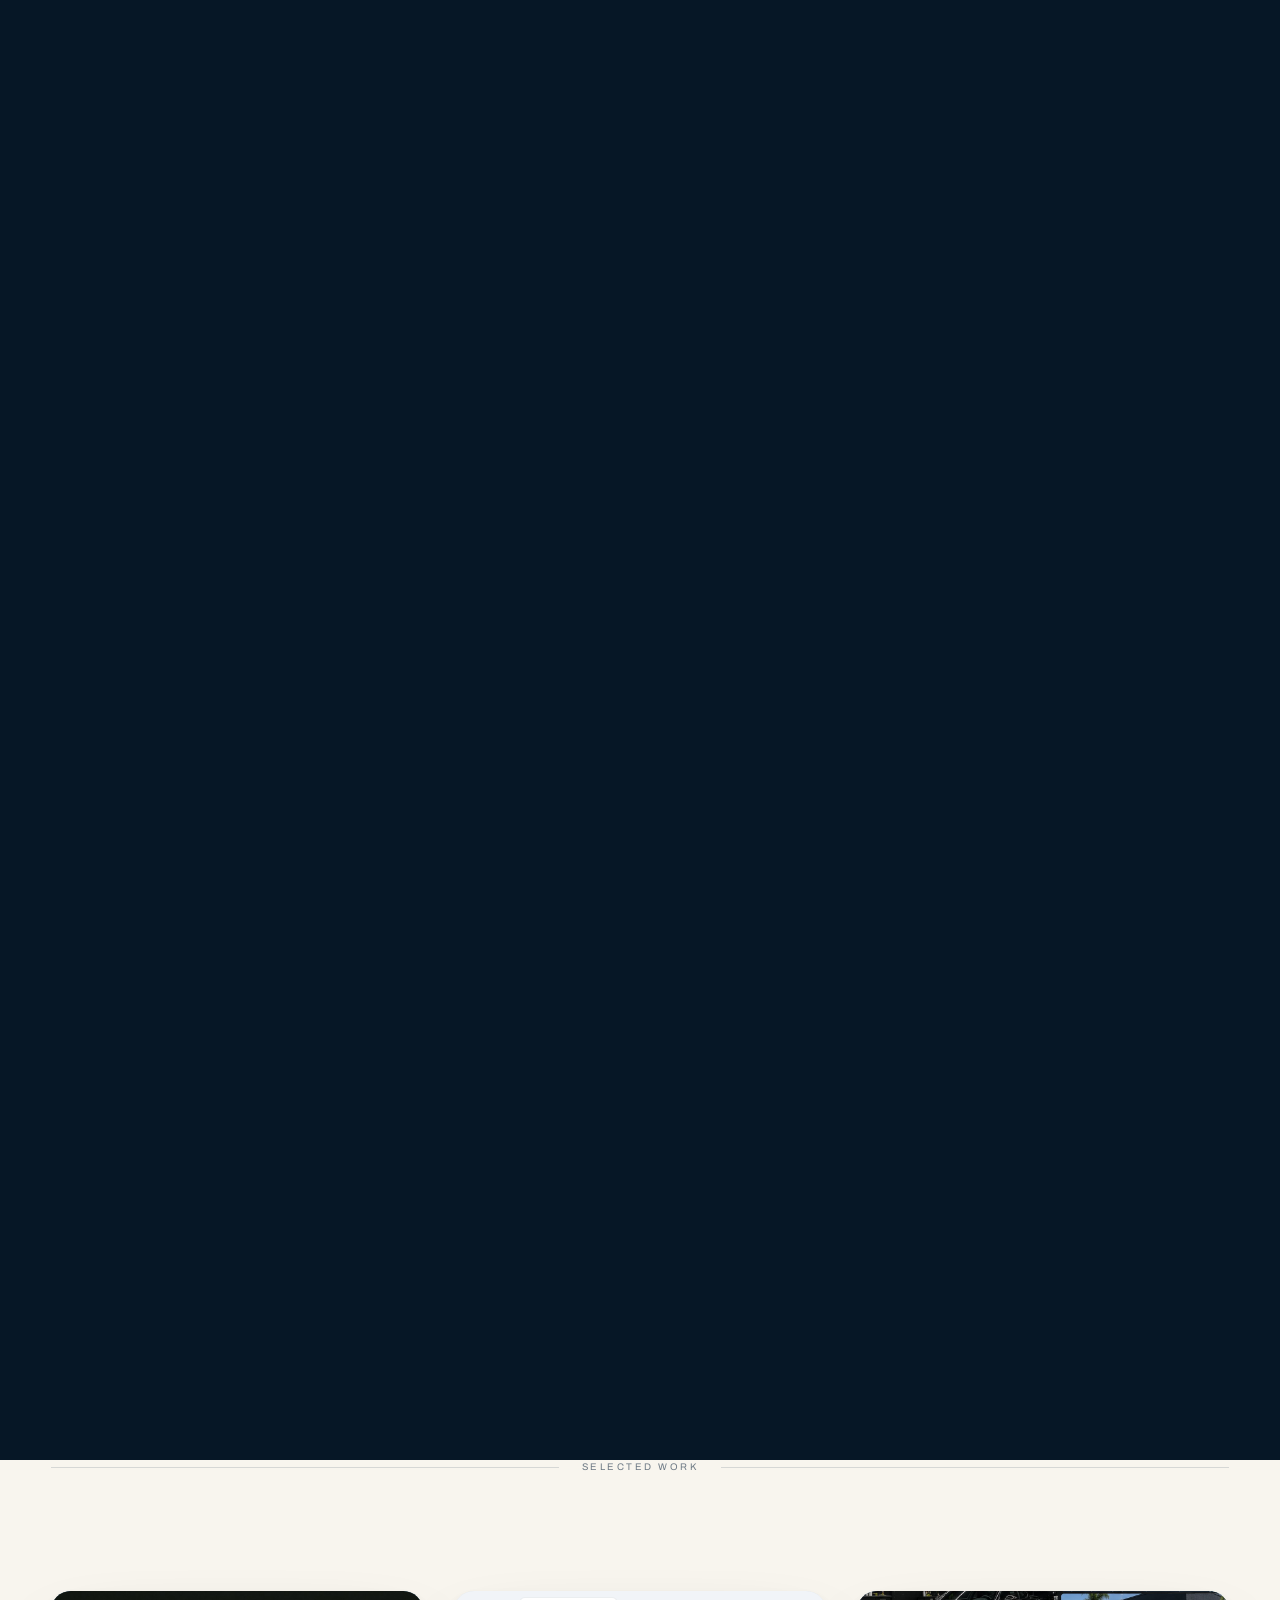
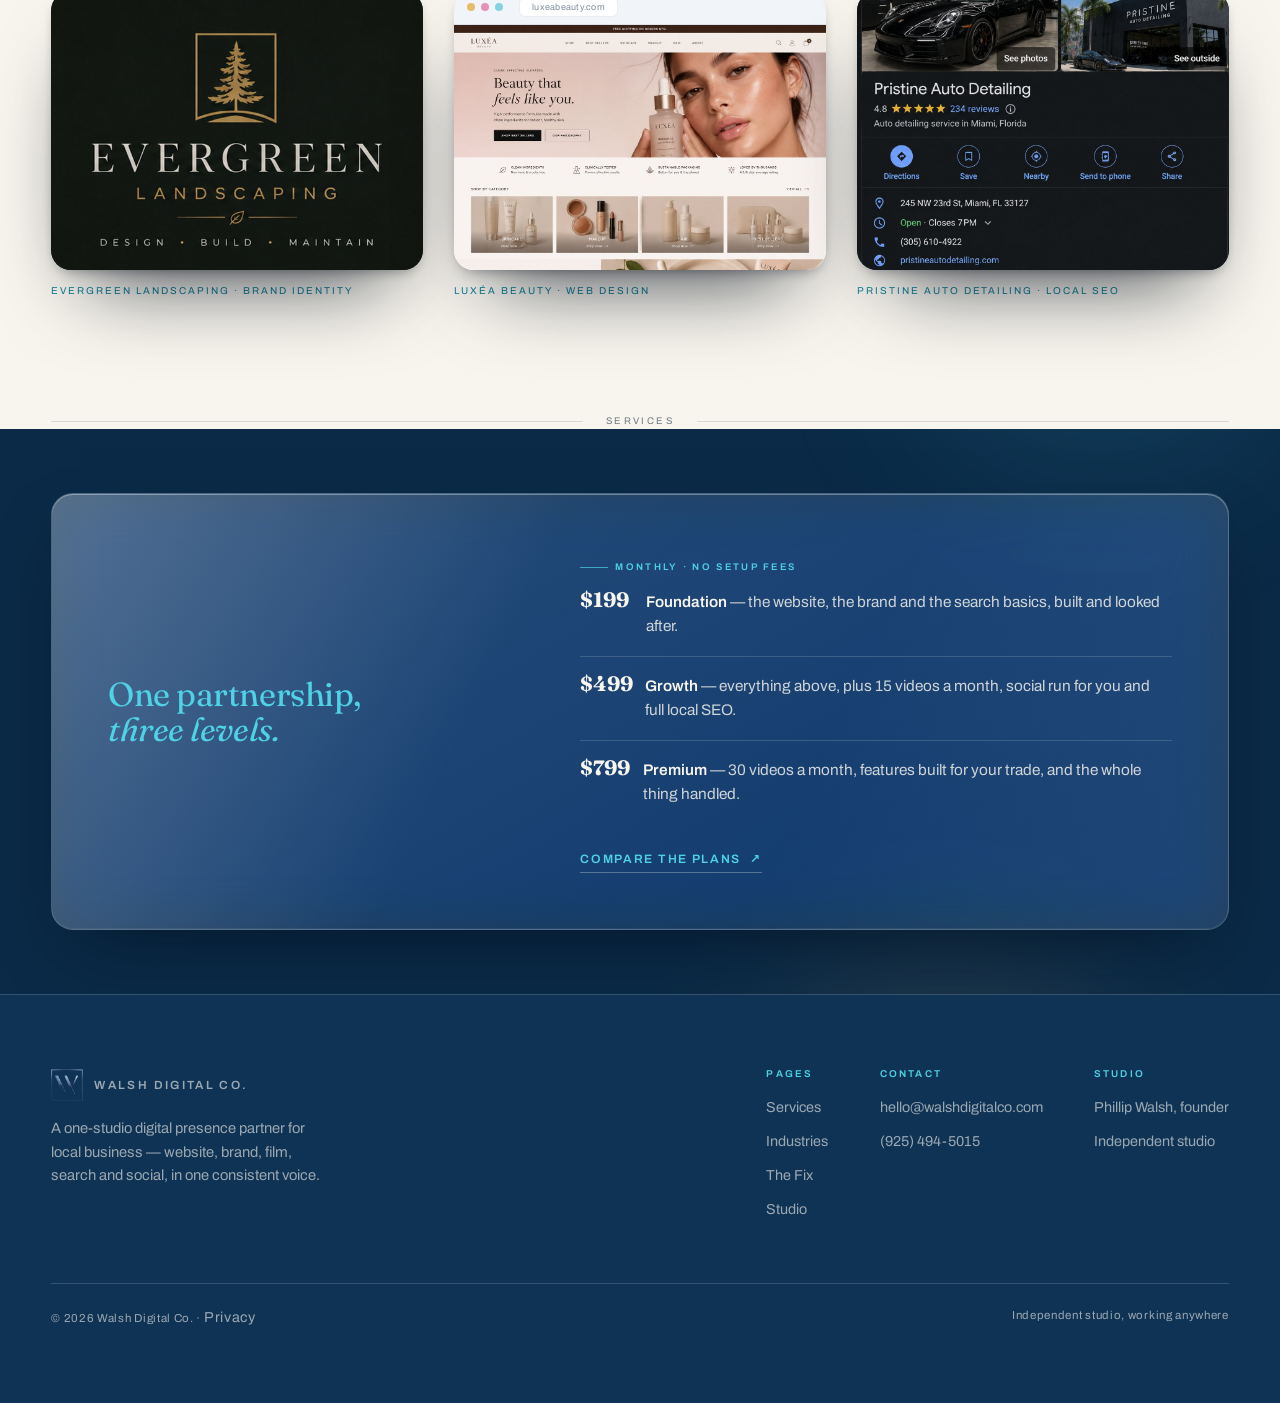
==== commit ce3aaf7f: "Link Phillip's LinkedIn, keep content visible without JS, redirect /index.html - sameAs LinkedIn on " ====
--- a/index.html
+++ b/index.html
@@ -125,6 +125,7 @@
       "@id": "https://www.walshdigitalco.com/#phillip-walsh",
       "name": "Phillip Walsh",
       "jobTitle": "Founder",
+      "sameAs": ["https://www.linkedin.com/in/phillipjwalsh/"],
       "url": "https://www.walshdigitalco.com/about.html",
       "worksFor": { "@id": "https://www.walshdigitalco.com/#organization" }
     },
@@ -160,17 +161,16 @@
       </svg>
       <span>WALSH DIGITAL CO.</span>
     </a>
-    <a href="audit.html" class="nav-audit">Free audit</a>
     <button class="burger" aria-label="Menu" aria-expanded="false">
       <svg width="26" height="26" viewBox="0 0 24 24" fill="none"><path d="M3 7h18M3 17h18" stroke="currentColor" stroke-width="1.6"/></svg>
     </button>
     <div class="menu">
       <a href="index.html" aria-current="page">Home</a>
-      <a href="services.html">Pricing</a>
+      <a href="services.html">Services</a>
       <a href="pricing.html">Industries</a>
       <a href="build.html">The Fix</a>
       <a href="about.html">Studio</a>
-      <a href="audit.html" class="nav-cta">Free audit</a>
+      <a href="services.html#contact" class="nav-cta">Start a project</a>
     </div>
   </div>
 </nav>
@@ -192,18 +192,17 @@
 
       <div class="film-copy">
         <div class="wrap load">
-          <span class="tag">Walsh Digital Co. &middot; for local businesses</span>
-          <h1 class="d1" id="filmTitle" style="margin-top:.32em;max-width:14ch">Turn local searches into <em class="ital grad">paying customers.</em></h1>
-          <p class="lead" style="margin-top:1.5em;max-width:54ch">
-            We build and run the website, Google profile, brand and social content for local
-            businesses — so when people look you up, they trust what they find and call you, not
-            the next name on the list.
+          <span class="tag">Digital presence studio</span>
+          <h1 class="d1" id="filmTitle" style="margin-top:.32em;max-width:15ch">A digital presence as good as <em class="ital grad">your storefront.</em></h1>
+          <p class="lead" style="margin-top:1.5em;max-width:52ch">
+            Walsh Digital Co. is an independent digital presence studio founded by Phillip Walsh.
+            We build and manage custom websites, brand identity, video, local SEO and social media
+            for local businesses — in one consistent voice.
           </p>
           <div class="hero-cta" style="display:flex;gap:14px;flex-wrap:wrap;margin-top:2.2em">
-            <a href="audit.html" class="btn">Get my free audit <span class="ar" aria-hidden="true">↗</span></a>
-            <a href="services.html" class="btn btn--line">See plans &amp; pricing</a>
+            <a href="build.html" class="btn">What's costing you calls <span class="ar" aria-hidden="true">↗</span></a>
+            <a href="services.html" class="btn btn--line">The services</a>
           </div>
-          <p class="hero-trust"><span>Free, no obligation</span><span>Reviewed personally by Phillip</span><span>Month-to-month plans</span></p>
         </div>
       </div>
 
@@ -214,11 +213,12 @@
 
       <span class="scrollcue film-cue" aria-hidden="true"><i></i> Scroll</span>
 
-      <div class="film-ba" id="filmBa">
+      <!-- The salon is an illustrative design demonstration, not studio facts. -->
+      <div class="film-ba" id="filmBa" data-nosnippet>
 
       <div class="ba-tabs" aria-hidden="true">
         <div class="ba-tab ba-tab--b"><span class="ba-tab-in"><span>Before</span><em>A typical local business site</em></span></div>
-        <div class="ba-tab ba-tab--a"><span class="ba-tab-in"><em>Concept redesign by Walsh Digital Co.</em><span>After</span></span></div>
+        <div class="ba-tab ba-tab--a"><span class="ba-tab-in"><em>Rebuilt by Walsh Digital Co.</em><span>After</span></span></div>
       </div>
 
       <div class="ba-frame">
@@ -277,8 +277,7 @@
       </div>
 
       <div class="ba-hud">
-        <h2 class="ba-title">Same business. <em>A very different first impression.</em></h2>
-        <span class="ba-note">Concept piece &middot; Lumé is an illustrative brand, not a client</span>
+        <h2 class="ba-title">The same business, <em>fifteen days</em> apart.</h2>
         <div class="ba-track" aria-hidden="true"><i></i></div>
       </div>
 
@@ -303,314 +302,28 @@
     </div>
   </section>
 
-  <!-- 2 · the problem, in the owner's own words -->
-  <section class="sec light" id="problems" aria-labelledby="painsTitle">
+  <!-- the line that breaks the page -->
+  <div class="wrap"><div class="brk"><span>Selected work</span></div></div>
+
+  <section class="sec">
     <div class="wrap">
-      <div class="sh rise">
-        <span class="svc-kind">Sound familiar?</span>
-        <h2 id="painsTitle">People find you. <em>Then they pick someone else.</em></h2>
-        <p>Most local businesses aren't short on skill — they're losing customers in the gap between
-           someone looking them up and someone picking up the phone. It usually looks like this.</p>
-      </div>
-
-      <div class="pains rise" data-d="1">
-        <article class="pain">
-          <span class="pain-k">Outdated website</span>
-          <h3 class="pain-q">&ldquo;Our website was fine&hellip; about six years ago.&rdquo;</h3>
-          <p class="pain-a">People judge the business by the site in seconds. Dated reads as closed, cheap
-             or careless — even when you're none of those.</p>
-        </article>
-        <article class="pain">
-          <span class="pain-k">Visitors don't convert</span>
-          <h3 class="pain-q">&ldquo;People visit the site, then call someone else.&rdquo;</h3>
-          <p class="pain-a">No clear offer, no obvious next step, a number buried in the footer. Interest
-             cools before anyone reaches you.</p>
-        </article>
-        <article class="pain">
-          <span class="pain-k">Invisible locally</span>
-          <h3 class="pain-q">&ldquo;We don't show up when people search nearby.&rdquo;</h3>
-          <p class="pain-a">If you're not in the map results for your trade and your town, most searchers
-             never scroll far enough to find you.</p>
-        </article>
-        <article class="pain">
-          <span class="pain-k">Stale reviews</span>
-          <h3 class="pain-q">&ldquo;Our last Google review is from two years ago.&rdquo;</h3>
-          <p class="pain-a">Recent, answered reviews tip a stranger into calling. Old ones quietly send them
-             to whoever looks busier.</p>
-        </article>
-        <article class="pain">
-          <span class="pain-k">Inconsistent social</span>
-          <h3 class="pain-q">&ldquo;Our Instagram hasn't been touched since spring.&rdquo;</h3>
-          <p class="pain-a">A quiet feed makes people wonder if you're still open. They won't ask — they'll
-             just book elsewhere.</p>
-        </article>
-        <article class="pain">
-          <span class="pain-k">No time for content</span>
-          <h3 class="pain-q">&ldquo;I know we should post more. I'm running a business.&rdquo;</h3>
-          <p class="pain-a">Content is a job on its own. Squeezed in after hours, it happens in bursts and
-             then stops.</p>
-        </article>
-        <article class="pain">
-          <span class="pain-k">Weak branding</span>
-          <h3 class="pain-q">&ldquo;The logo, the site and the feed look like three different companies.&rdquo;</h3>
-          <p class="pain-a">Inconsistency makes a solid business look smaller and newer than it really is.</p>
-        </article>
-        <article class="pain">
-          <span class="pain-k">Competitors look better</span>
-          <h3 class="pain-q">&ldquo;The place down the road looks twice our size online.&rdquo;</h3>
-          <p class="pain-a">Customers can't judge your work before they buy. They judge what they can see —
-             and right now that favours them.</p>
-        </article>
-      </div>
-
-      <div class="pains-foot rise">
-        <p><strong>None of this is about taste, and all of it is fixable.</strong> The free audit shows
-           which of these are costing you — and which one to fix first.</p>
-        <a href="audit.html" class="btn">Find what's leaking <span class="ar" aria-hidden="true">↗</span></a>
-      </div>
-    </div>
-  </section>
-
-  <!-- 3 · how it gets fixed: one system, not a list of deliverables -->
-  <section class="sec dark aurora" id="how" aria-labelledby="howTitle">
-    <div class="wrap">
-      <div class="sh rise">
-        <span class="svc-kind">How we grow a local business</span>
-        <h2 id="howTitle">One system, from first search <em>to paying customer.</em></h2>
-        <p>A website on its own doesn't bring customers, and neither does a feed. What works is every
-           stage between &ldquo;never heard of you&rdquo; and &ldquo;booked&rdquo; pulling in the same
-           direction — so that's how the studio builds it.</p>
-      </div>
-
-      <div class="flow">
-        <article class="flow-step glass rise">
-          <span class="flow-top">01 &middot; Found</span>
-          <h3>Show up where locals look</h3>
-          <p>Google Maps, local search and the feeds people already scroll. Not ads — presence you own,
-             that keeps working without a budget behind it.</p>
-          <ul class="flow-list">
-            <li>Google Business Profile, built out</li>
-            <li>Local SEO and service-area pages</li>
-            <li>Short-form video that travels</li>
-          </ul>
-          <span class="flow-out">More people finding you</span>
-        </article>
-        <article class="flow-step glass rise" data-d="1">
-          <span class="flow-top">02 &middot; Trusted</span>
-          <h3>Look like the obvious choice</h3>
-          <p>Real photos and video of your work, a brand that matches everywhere, and reviews that are
-             recent and answered — so strangers trust you before they call.</p>
-          <ul class="flow-list">
-            <li>Brand identity and visual system</li>
-            <li>Photography and video at your business</li>
-            <li>Review requests and replies</li>
-          </ul>
-          <span class="flow-out">More people believing you</span>
-        </article>
-        <article class="flow-step glass rise" data-d="2">
-          <span class="flow-top">03 &middot; Chosen</span>
-          <h3>Turn visits into calls and bookings</h3>
-          <p>A website built to convert: what you do and where in the first screen, tap-to-call, booking
-             or quotes online, and nothing in the way.</p>
-          <ul class="flow-list">
-            <li>Custom website, fast on a phone</li>
-            <li>Clear offer and one obvious next step</li>
-            <li>Booking, quotes and deposits</li>
-          </ul>
-          <span class="flow-out">More enquiries</span>
-        </article>
-        <article class="flow-step glass rise" data-d="3">
-          <span class="flow-top">04 &middot; Kept up</span>
-          <h3>Keep it compounding</h3>
-          <p>Every month the studio posts, updates, reports and fixes whatever is leaking — so the
-             presence gets stronger instead of quietly going stale.</p>
-          <ul class="flow-list">
-            <li>Social posted and managed for you</li>
-            <li>Site updates as the business changes</li>
-            <li>Monthly reporting in plain English</li>
-          </ul>
-          <span class="flow-out">More customers, month after month</span>
-        </article>
-      </div>
-
-      <div class="flow-note rise">
-        <p><strong>One studio runs all four stages.</strong> Nothing gets lost between the web designer,
-           the photographer and &ldquo;whoever does the Instagram&rdquo; — because they're the same person.</p>
-        <a href="build.html" class="ulink">The seven most common leaks <span aria-hidden="true">↗</span></a>
-      </div>
-    </div>
-  </section>
-
-  <!-- 4 · the offer -->
-  <section class="tight dark aurora" aria-labelledby="plansTitle">
-    <div class="wrap">
-      <div class="glass band-glass">
-      <div class="rise">
-        <span class="svc-kind" style="color:var(--accent)">Plans &middot; month to month</span>
-        <h2 class="d3" id="plansTitle" style="max-width:13ch;color:var(--accent);margin-top:.5em">Pick how much <em style="font-style:italic">you want handled.</em></h2>
-        <p class="small" style="margin-top:1em;max-width:36ch;color:var(--mute-2)">No setup fees and no separate build cost — the website is included in every plan.</p>
-      </div>
-      <div class="rise" data-d="1">
-        <ul class="rlist">
-          <li style="padding-top:0"><b>$199</b><span><strong>Foundation</strong> — a custom website, brand identity and search basics, built and looked after.</span></li>
-          <li><b>$499</b><span><strong>Growth</strong> — everything above, plus 15 videos a month, social run for you, and full local SEO and Google profile.</span></li>
-          <li style="border-bottom:0"><b>$799</b><span><strong>Premium</strong> — 30 videos a month, booking, quotes and payments built for your trade, and the whole thing handled.</span></li>
-        </ul>
-        <div class="band-acts">
-          <a href="services.html" class="btn">Compare the plans <span class="ar" aria-hidden="true">↗</span></a>
-          <a href="audit.html" class="ulink">Not sure? The audit ends with a recommendation <span aria-hidden="true">↗</span></a>
-        </div>
-      </div>
-      </div>
-    </div>
-  </section>
-
-  <!-- 5 · proof, honestly labelled.
-       Evergreen and Luxéa are concepts (commit 9f53f98). Keep the chips on them:
-       unlabelled, they read as claimed client work. The Pristine tile was dropped
-       because its Google profile screenshot shows a review count and rating that
-       would read as a result the studio produced. -->
-  <section class="sec light" id="work" aria-labelledby="workTitle">
-    <div class="wrap">
-      <div class="sh rise">
-        <span class="svc-kind">The work, honestly labelled</span>
-        <h2 id="workTitle">Real clients. <em>Clearly marked concepts.</em></h2>
-        <p>Walsh Digital Co. is a young studio, so there are no borrowed logos or invented testimonials
-           here. This is exactly what exists: client work that shipped, and concept pieces that show
-           how the studio thinks — marked as such.</p>
-      </div>
-
-      <p class="proof-lbl rise">Client work</p>
-      <div class="proof rise" data-d="1">
-        <figure>
+      <div class="work-strip">
+        <figure class="rise">
+          <div class="reel-shot"><img src="assets/work-evergreen.jpg" alt="Evergreen Landscaping — brand identity by Walsh Digital Co." onerror="this.remove()"></div>
+          <figcaption class="reel-cap"><span>Evergreen Landscaping · Brand identity</span></figcaption>
+        </figure>
+        <figure class="rise" data-d="1">
           <div class="reel-shot reel-shot--web">
-            <span class="work-flag work-flag--client">Client</span>
-            <div class="reel-bar" aria-hidden="true"><i></i><i></i><i></i><span class="reel-url">Pursut</span></div>
-            <div class="reel-media"><img src="assets/work-pursut.jpg" alt="Pursut — website by Walsh Digital Co." loading="lazy" onerror="this.remove()"></div>
+            <div class="reel-bar" aria-hidden="true"><i></i><i></i><i></i><span class="reel-url">luxeabeauty.com</span></div>
+            <div class="reel-media"><img src="assets/work-luxea.jpg" alt="Luxéa Beauty — website by Walsh Digital Co." onerror="this.remove()"></div>
           </div>
-          <figcaption class="reel-cap"><span>Pursut</span><span>Website</span></figcaption>
-        </figure>
-        <figure>
-          <div class="reel-shot">
-            <span class="work-flag work-flag--client">Client</span>
-            <img src="assets/work-peak.jpg" alt="Peak Pure &amp; Natural — social content by Walsh Digital Co." loading="lazy" style="object-position:50% 0" onerror="this.remove()">
-          </div>
-          <figcaption class="reel-cap"><span>Peak Pure &amp; Natural</span><span>Social &amp; content</span></figcaption>
-        </figure>
-      </div>
-
-      <p class="proof-lbl rise">Concept work — not clients</p>
-      <div class="proof proof--concept rise" data-d="1">
-        <figure>
-          <div class="reel-shot">
-            <span class="work-flag">Concept</span>
-            <img src="assets/work-evergreen.jpg" alt="Evergreen Landscaping — brand identity concept" loading="lazy" onerror="this.remove()">
-          </div>
-          <figcaption class="reel-cap"><span>Evergreen Landscaping</span><span>Brand identity concept</span></figcaption>
-        </figure>
-        <figure>
-          <div class="reel-shot reel-shot--web">
-            <span class="work-flag">Concept</span>
-            <div class="reel-bar" aria-hidden="true"><i></i><i></i><i></i><span class="reel-url">Luxéa Beauty</span></div>
-            <div class="reel-media"><img src="assets/work-luxea.jpg" alt="Luxéa Beauty — website concept" loading="lazy" onerror="this.remove()"></div>
-          </div>
-          <figcaption class="reel-cap"><span>Luxéa Beauty</span><span>Website concept</span></figcaption>
-        </figure>
-      </div>
-
-      <div class="promise rise">
-        <div><b>Month to month.</b><p>No setup fees, no build invoice, no long contract. Stay because it's working.</p></div>
-        <div><b>Your brand is yours.</b><p>The logo, identity, photography and video were made for your business, and you keep them.</p></div>
-        <div><b>One person, start to finish.</b><p>Phillip plans it, builds it, runs it and answers the phone. No account managers.</p></div>
-        <div><b>Real work, never stock.</b><p>Your space, your jobs, your team — shot at your business, not pulled from a library.</p></div>
-        <div><b>No ads, no ad budget.</b><p>The studio builds what people find on their own. Nothing to keep feeding to stay visible.</p></div>
-        <div><b>Straight recommendations.</b><p>If a plan isn't right for you — or you don't need one — that's what you'll hear.</p></div>
-      </div>
-    </div>
-  </section>
-
-  <!-- 6 · the alternatives -->
-  <section class="sec sec--rule light" aria-labelledby="vsTitle">
-    <div class="wrap">
-      <div class="sh rise">
-        <span class="svc-kind">Your other options</span>
-        <h2 id="vsTitle">Why a studio like this, <em>instead of&hellip;</em></h2>
-        <p>There's more than one way to fix a weak online presence. Here's the honest trade-off of each.</p>
-      </div>
-
-      <div class="vs rise" data-d="1">
-        <div class="vs-row vs-head" aria-hidden="true"><span>Option</span><span>The catch</span><span>With Walsh Digital Co.</span></div>
-        <div class="vs-row">
-          <h3 class="vs-opt">A marketing agency</h3>
-          <p class="vs-catch">Account managers, long contracts, and usually an ad budget to fund on top. A small
-             local business is rarely their priority account.</p>
-          <p class="vs-us"><strong>One person who knows your business.</strong> Month to month, and no ad spend.</p>
-        </div>
-        <div class="vs-row">
-          <h3 class="vs-opt">A freelancer</h3>
-          <p class="vs-catch">Often great at one thing. You still hire the photographer, the logo designer and the
-             social person — and get them to agree.</p>
-          <p class="vs-us"><strong>Website, brand, video, Google and social</strong> from one studio, in one voice.</p>
-        </div>
-        <div class="vs-row">
-          <h3 class="vs-opt">Wix or Squarespace</h3>
-          <p class="vs-catch">Cheap to start — but you become the designer, copywriter, photographer and SEO,
-             and the template shows.</p>
-          <p class="vs-us"><strong>Built from scratch for your trade</strong>, and kept current for you.</p>
-        </div>
-        <div class="vs-row">
-          <h3 class="vs-opt">Doing social yourself</h3>
-          <p class="vs-catch">Free, apart from your evenings. Posting comes in bursts, then stops the moment work
-             gets busy.</p>
-          <p class="vs-us"><strong>15 or 30 finished videos a month</strong>, shot at your business and posted for you.</p>
-        </div>
-        <div class="vs-row">
-          <h3 class="vs-opt">Leaving it as it is</h3>
-          <p class="vs-catch">Costs nothing on paper. In practice it costs the people who looked you up, weren't
-             sure, and called someone else.</p>
-          <p class="vs-us"><strong>Start with the free audit</strong> and see what it's actually costing you.</p>
-        </div>
-      </div>
-    </div>
-  </section>
-
-  <!-- 7 · what working together looks like -->
-  <section class="sec sec--rule light" aria-labelledby="stepsTitle">
-    <div class="wrap">
-      <div class="sh rise">
-        <span class="svc-kind">Working together</span>
-        <h2 id="stepsTitle">Four steps, <em>and the first one is free.</em></h2>
-      </div>
-      <ol class="steps rise" data-d="1">
-        <li>
-          <span class="n">01</span>
-          <h3>The free audit</h3>
-          <p>Send your links. You get a written review of your website, Google profile and social — what's
-             costing you customers, and what to fix first.</p>
-          <span class="when">Free &middot; no obligation</span>
-        </li>
-        <li>
-          <span class="n">02</span>
-          <h3>A 15-minute call</h3>
-          <p>We walk through the audit together. If a plan fits, you'll get a recommendation. If not, you
-             keep the audit anyway.</p>
-          <span class="when">No pitch deck, no pressure</span>
-        </li>
-        <li>
-          <span class="n">03</span>
-          <h3>The build</h3>
-          <p>Brand, website and profiles made from scratch. You review the real thing, not a mockup, before
-             anything goes live.</p>
-          <span class="when">Days, not months</span>
-        </li>
-        <li>
-          <span class="n">04</span>
-          <h3>Run and grow</h3>
-          <p>Content shoots, posting, updates and reporting every month, so the presence keeps compounding
-             while you run the business.</p>
-          <span class="when">Month to month</span>
-        </li>
-      </ol>
+          <figcaption class="reel-cap"><span>Luxéa Beauty · Web design</span></figcaption>
+        </figure>
+        <figure class="rise" data-d="2">
+          <div class="reel-shot"><img src="assets/work-pristine.jpg" alt="Pristine Auto Detailing — Google Business Profile and local search work by Walsh Digital Co." onerror="this.remove()"></div>
+          <figcaption class="reel-cap"><span>Pristine Auto Detailing · Local SEO</span></figcaption>
+        </figure>
+      </div>
     </div>
   </section>
 
@@ -661,27 +374,23 @@
   </section>
        ───────────────────────────────────────────────────────────────────── -->
 
-  <!-- 8 · the ask -->
-  <section class="sec dark aurora" id="audit" aria-labelledby="askTitle">
+  <!-- the line that breaks the page -->
+  <div class="wrap"><div class="brk"><span>Services</span></div></div>
+
+  <!-- one tiny section -->
+  <section class="tight dark aurora">
     <div class="wrap">
-      <div class="ask glass">
-        <div class="rise">
-          <span class="svc-kind">Free business audit</span>
-          <h2 id="askTitle" style="margin-top:.4em">Find out what's costing you <em class="ital grad">customers.</em></h2>
-          <p class="lead">Send your website and social links. Phillip reviews them the way a new customer
-             would, then sends back a short written audit — what's working, what's leaking, and the fixes
-             worth doing first.</p>
-          <div class="ask-acts">
-            <a href="audit.html" class="btn">Get my free audit <span class="ar" aria-hidden="true">↗</span></a>
-            <span class="ask-alt">or call <a href="tel:+19254945015">(925) 494-5015</a></span>
-          </div>
-        </div>
-        <ul class="gets rise" data-d="1">
-          <li><span><b>Website first impression</b>Headline, offer, calls to action, mobile and speed.</span></li>
-          <li><span><b>Google &amp; local search</b>Your profile, reviews, and how you show up nearby.</span></li>
-          <li><span><b>Social &amp; content</b>Consistency, quality, and whether it all looks like one business.</span></li>
-          <li><span><b>Your top three fixes</b>In priority order — useful whether or not you hire the studio.</span></li>
+      <div class="glass band-glass">
+      <h2 class="d3 rise" style="max-width:13ch;color:var(--accent)">One partnership, <em style="font-style:italic">three levels.</em></h2>
+      <div class="rise" data-d="1">
+        <span class="svc-kind" style="color:var(--accent)">Monthly &middot; no setup fees</span>
+        <ul class="rlist" style="margin-top:14px">
+          <li style="padding-top:0"><b>$199</b><span><strong>Foundation</strong> — the website, the brand and the search basics, built and looked after.</span></li>
+          <li><b>$499</b><span><strong>Growth</strong> — everything above, plus 15 videos a month, social run for you and full local SEO.</span></li>
+          <li style="border-bottom:0"><b>$799</b><span><strong>Premium</strong> — 30 videos a month, features built for your trade, and the whole thing handled.</span></li>
         </ul>
+        <a href="services.html" class="ulink" style="margin-top:26px">Compare the plans <span aria-hidden="true">↗</span></a>
+      </div>
       </div>
     </div>
   </section>
@@ -704,8 +413,7 @@
       <div>
         <h4>Pages</h4>
         <ul>
-          <li><a href="audit.html">Free audit</a></li>
-          <li><a href="services.html">Plans &amp; pricing</a></li>
+          <li><a href="services.html">Services</a></li>
           <li><a href="pricing.html">Industries</a></li>
           <li><a href="build.html">The Fix</a></li>
           <li><a href="about.html">Studio</a></li>
--- a/assets/site.css
+++ b/assets/site.css
@@ -989,12 +989,15 @@
 @media(max-width:820px){.foot-grid{grid-template-columns:1fr 1fr}}
 
 /* ─── motion ─────────────────────────────────── */
-.rise{opacity:0;transform:translateY(26px)}
-.rise.in{opacity:1;transform:none;transition:opacity .95s cubic-bezier(.2,.8,.2,1),transform .95s cubic-bezier(.2,.8,.2,1)}
-.rise[data-d="1"].in{transition-delay:.09s}
-.rise[data-d="2"].in{transition-delay:.18s}
-.rise[data-d="3"].in{transition-delay:.27s}
-.rise[data-d="4"].in{transition-delay:.36s}
+/* Content is readable before JavaScript, without scrolling, and if a script
+   fails. IntersectionObserver adds motion only; it never unlocks content. */
+.rise{opacity:1;transform:none}
+.rise.in{animation:content-rise .65s cubic-bezier(.2,.8,.2,1) both}
+.rise[data-d="1"].in{animation-delay:.09s}
+.rise[data-d="2"].in{animation-delay:.18s}
+.rise[data-d="3"].in{animation-delay:.27s}
+.rise[data-d="4"].in{animation-delay:.36s}
+@keyframes content-rise{from{transform:translateY(18px)}to{transform:none}}
 .load>*{opacity:0;transform:translateY(22px);animation:rise .95s cubic-bezier(.2,.8,.2,1) forwards}
 .load>*:nth-child(1){animation-delay:.05s}
 .load>*:nth-child(2){animation-delay:.14s}
@@ -1055,254 +1058,6 @@
 /* two real tiles, side by side */
 .gal-item--half{grid-column:span 3;aspect-ratio:16/10}
 @media(max-width:700px){.gal-item--half{grid-column:span 6}}
-
-/* ─────────────────────────────────────────────────────────────
-   CONVERSION PASS (2026-09)
-   The homepage now argues in order: what the studio does → the
-   problem → how it gets fixed → the offer → honest proof → the
-   choice → the process → the ask. Every section points at one
-   primary action, the free audit (audit.html).
-   Declared before the MOBILE PASS, which must stay last.
-   ───────────────────────────────────────────────────────────── */
-
-/* hero reassurance, under the buttons */
-.hero-trust{display:flex;flex-wrap:wrap;gap:.5em 1.5em;margin-top:1.5em;
-  font-size:.8rem;letter-spacing:.02em;color:var(--mute-2)}
-.hero-trust span{display:inline-flex;align-items:center;gap:.6em}
-.hero-trust span::before{content:"";width:6px;height:6px;border-radius:50%;background:var(--accent);flex:none}
-.film-copy .hero-trust{color:#c3d2e0}
-
-/* phones: the menu (and its CTA) hide behind the burger, so the audit
-   gets its own compact button in the bar */
-.nav-audit{display:none}
-@media(max-width:880px){
-  .nav-in{gap:12px}
-  .nav-audit{display:inline-flex;align-items:center;margin-left:auto;padding:.8em 1.1em;min-height:44px;
-    font-size:.72rem;font-weight:600;letter-spacing:.12em;text-transform:uppercase;white-space:nowrap;
-    background:var(--fg);color:var(--bg);border:1px solid var(--fg)}
-}
-@media(max-width:380px){.mark span{font-size:.64rem;letter-spacing:.14em}.nav-audit{padding-inline:.85em}}
-
-/* concept disclosure inside the before/after */
-.ba-note{display:block;text-align:center;margin-top:.55em;font-size:.58rem;letter-spacing:.2em;
-  text-transform:uppercase;color:rgba(248,245,238,.62)}
-
-/* section head shared by the new homepage bands */
-.sh{max-width:840px;margin-bottom:clamp(30px,3.8vw,54px)}
-.sh h2{font-size:clamp(2rem,4.2vw,3.4rem);margin-top:.3em}
-.sh h2 em{font-style:italic;color:var(--accent)}
-.sh p{color:var(--mute);margin-top:.85em;max-width:58ch;font-size:1.02rem;line-height:1.62}
-.sh--center{margin-inline:auto;text-align:center}
-.sh--center p{margin-inline:auto}
-
-/* ── pains: the owner's own words ────────────────── */
-.pains{display:grid;grid-template-columns:repeat(4,minmax(0,1fr));gap:1px;background:var(--rule);
-  border:1px solid var(--rule);border-radius:18px;overflow:hidden}
-.pain{background:var(--bg);padding:clamp(22px,2.3vw,32px);display:flex;flex-direction:column;
-  gap:.75em;min-height:236px;transition:background .4s}
-.pain:hover{background:color-mix(in srgb,var(--bg-2) 70%,var(--bg))}
-.pain-k{font-size:.58rem;letter-spacing:.2em;text-transform:uppercase;font-weight:600;color:var(--accent-2)}
-.pain-q{font-family:var(--display);font-size:clamp(1.1rem,1.45vw,1.3rem);line-height:1.28;color:var(--fg)}
-.pain-a{font-size:.88rem;color:var(--mute);line-height:1.55;margin-top:auto}
-@media(max-width:1060px){.pains{grid-template-columns:repeat(2,minmax(0,1fr))}}
-@media(max-width:560px){.pains{grid-template-columns:1fr}.pain{min-height:0}}
-.pains-foot{display:flex;flex-wrap:wrap;align-items:center;justify-content:space-between;
-  gap:20px 36px;margin-top:clamp(26px,3vw,40px)}
-.pains-foot p{max-width:58ch;color:var(--mute-2);font-size:1rem;line-height:1.6}
-.pains-foot p strong{color:var(--fg);font-weight:600}
-
-/* ── the flow: found → trusted → chosen → kept ───── */
-.flow{display:grid;grid-template-columns:repeat(4,minmax(0,1fr));gap:clamp(14px,1.6vw,22px)}
-.flow-step{border-radius:18px;padding:clamp(24px,2.3vw,32px);display:flex;flex-direction:column}
-.flow-top{display:flex;align-items:center;gap:12px;font-size:.6rem;letter-spacing:.22em;
-  text-transform:uppercase;font-weight:600;color:var(--accent)}
-.flow-top::after{content:"→";margin-left:auto;font-size:.95rem;letter-spacing:0;opacity:.7}
-.flow-step:last-child .flow-top::after{content:"↻"}
-.flow-step h3{font-size:clamp(1.35rem,1.9vw,1.75rem);margin-top:.6em;line-height:1.12}
-.flow-step > p{color:var(--mute-2);font-size:.92rem;line-height:1.58;margin-top:.75em}
-.flow-list{list-style:none;margin:20px 0 0;padding:16px 0 0;border-top:1px solid var(--rule);display:grid;gap:9px}
-.flow-list li{font-size:.85rem;color:var(--mute-2);display:flex;gap:.65em;line-height:1.4}
-.flow-list li::before{content:"✦";color:var(--accent);font-size:.72em;margin-top:.3em;flex:none}
-.flow-out{margin-top:auto;padding-top:22px;font-size:.62rem;letter-spacing:.18em;text-transform:uppercase;
-  font-weight:600;color:var(--accent-3)}
-@media(max-width:1060px){.flow{grid-template-columns:repeat(2,minmax(0,1fr))}}
-@media(max-width:620px){.flow{grid-template-columns:1fr}}
-.flow-note{margin-top:clamp(26px,3vw,40px);display:flex;flex-wrap:wrap;gap:18px 36px;align-items:center;
-  justify-content:space-between}
-.flow-note p{max-width:60ch;color:var(--mute-2);line-height:1.6}
-.flow-note p strong{color:var(--fg);font-weight:600}
-
-/* ── plans band additions ─────────────────────────── */
-.band-acts{display:flex;flex-wrap:wrap;gap:14px 26px;align-items:center;margin-top:28px}
-
-/* ── proof, honestly labelled ─────────────────────── */
-.proof-lbl{display:flex;align-items:center;gap:1em;margin:0 0 18px;font-size:.6rem;letter-spacing:.22em;
-  text-transform:uppercase;font-weight:600;color:var(--mute-2)}
-.proof-lbl::after{content:"";flex:1;height:1px;background:var(--rule)}
-.proof{display:grid;grid-template-columns:repeat(2,minmax(0,1fr));gap:clamp(18px,2.4vw,32px)}
-.proof + .proof-lbl{margin-top:clamp(36px,4.4vw,60px)}
-.proof figure{margin:0;min-width:0}
-.proof .reel-shot{aspect-ratio:16/10}
-.proof--concept .reel-shot{aspect-ratio:16/9}
-.work-flag{position:absolute;top:14px;left:14px;z-index:3;padding:.55em .95em;border-radius:99px;
-  font-size:.56rem;letter-spacing:.18em;text-transform:uppercase;font-weight:600;
-  background:rgba(10,42,71,.84);color:#f8f5ee}
-.work-flag--client{background:#4fd2e6;color:#06303a}
-/* on browser-framed shots the chip sits in the empty right of the bar, clear of the url */
-.reel-shot--web .work-flag{top:6px;left:auto;right:12px;padding:.45em .85em}
-@media(max-width:700px){.proof{grid-template-columns:1fr}}
-
-.promise{display:grid;grid-template-columns:repeat(3,minmax(0,1fr));gap:clamp(24px,3vw,44px);
-  margin-top:clamp(44px,5.4vw,76px);padding-top:clamp(32px,4vw,52px);border-top:1px solid var(--rule)}
-.promise b{display:block;font-family:var(--display);font-weight:500;font-size:1.16rem;color:var(--fg);line-height:1.25}
-.promise p{color:var(--mute);font-size:.9rem;margin-top:.45em;line-height:1.55}
-@media(max-width:900px){.promise{grid-template-columns:repeat(2,minmax(0,1fr))}}
-@media(max-width:560px){.promise{grid-template-columns:1fr}}
-
-/* ── the alternatives, side by side ───────────────── */
-.vs{border-top:1px solid var(--rule-2)}
-.vs-row{display:grid;grid-template-columns:.75fr 1.15fr 1.1fr;gap:clamp(16px,3vw,52px);
-  padding-block:clamp(20px,2.3vw,30px);border-bottom:1px solid var(--rule);align-items:start}
-.vs-head{padding-block:16px}
-.vs-head span{font-size:.6rem;letter-spacing:.22em;text-transform:uppercase;font-weight:600;color:var(--mute)}
-.vs-head span:last-child{color:var(--accent)}
-.vs-opt{font-family:var(--display);font-size:clamp(1.15rem,1.7vw,1.45rem);line-height:1.2;color:var(--fg)}
-.vs-catch{color:var(--mute);font-size:.93rem;line-height:1.6}
-.vs-us{color:var(--mute-2);font-size:.93rem;line-height:1.6;padding-left:1.1em;border-left:2px solid var(--accent)}
-.vs-us strong{color:var(--fg);font-weight:600}
-@media(max-width:820px){
-  .vs-head{display:none}
-  .vs-row{grid-template-columns:1fr;gap:10px}
-}
-
-/* ── what working together looks like ─────────────── */
-.steps{list-style:none;margin:0;padding:0;display:grid;grid-template-columns:repeat(4,minmax(0,1fr));
-  gap:clamp(20px,2.4vw,36px)}
-.steps li{padding-top:22px;border-top:2px solid var(--rule-2)}
-.steps li:first-child{border-top-color:var(--accent)}
-.steps .n{font-family:var(--display);font-style:italic;font-size:1.3rem;color:var(--accent);line-height:1}
-.steps h3{font-size:clamp(1.25rem,1.8vw,1.55rem);margin-top:.45em}
-.steps p{color:var(--mute);font-size:.9rem;line-height:1.58;margin-top:.6em}
-.steps .when{display:inline-block;margin-top:14px;font-size:.58rem;letter-spacing:.18em;
-  text-transform:uppercase;font-weight:600;color:var(--accent)}
-@media(max-width:900px){.steps{grid-template-columns:repeat(2,minmax(0,1fr))}}
-@media(max-width:560px){.steps{grid-template-columns:1fr}}
-
-/* ── the ask ───────────────────────────────────────── */
-.ask{display:grid;grid-template-columns:1.1fr .9fr;gap:clamp(30px,5vw,80px);align-items:center;
-  border-radius:24px;padding:clamp(30px,5vw,68px)}
-.ask h2{font-size:clamp(2rem,4.4vw,3.6rem)}
-.ask h2 em{font-style:italic}
-.ask .lead{margin-top:1.1em;max-width:50ch}
-.ask-acts{display:flex;flex-wrap:wrap;gap:14px 24px;align-items:center;margin-top:2em}
-.ask-alt{font-size:.9rem;color:var(--mute-2)}
-.ask-alt a{color:var(--fg);border-bottom:1px solid var(--rule-2);padding-bottom:2px}
-.ask-alt a:hover{color:var(--accent);border-bottom-color:var(--accent)}
-@media(max-width:860px){.ask{grid-template-columns:1fr}}
-
-/* ticked "what you get" list — the ask band and the audit page */
-.gets{list-style:none;margin:0;padding:0;display:grid;gap:15px}
-.gets li{display:grid;grid-template-columns:26px minmax(0,1fr);gap:13px;align-items:start;
-  color:var(--mute-2);font-size:.94rem;line-height:1.5}
-.gets li::before{content:"✓";width:24px;height:24px;border-radius:50%;display:grid;place-items:center;
-  font-size:.7rem;margin-top:-1px;color:var(--accent);
-  background:color-mix(in srgb,var(--accent) 16%,transparent);
-  border:1px solid color-mix(in srgb,var(--accent) 45%,transparent)}
-.gets b{display:block;color:var(--fg);font-weight:600}
-
-/* ── the free audit page ──────────────────────────── */
-.aud{padding:calc(var(--nav-h) + clamp(40px,6vw,92px)) 0 clamp(64px,8vw,116px)}
-.aud-grid{display:grid;grid-template-columns:minmax(0,1fr) minmax(0,.95fr);gap:clamp(34px,5vw,84px);align-items:start}
-.aud-grid .gets{margin-top:clamp(28px,3.2vw,40px)}
-.aud-meta{display:flex;flex-wrap:wrap;gap:10px;margin-top:clamp(28px,3.2vw,38px)}
-.aud-meta span{padding:.62em 1.05em;border-radius:99px;border:1px solid var(--rule-2);font-size:.6rem;
-  letter-spacing:.16em;text-transform:uppercase;font-weight:600;color:var(--mute-2)}
-.aud-who{display:flex;gap:16px;align-items:center;margin-top:clamp(28px,3.2vw,40px);padding-top:24px;
-  border-top:1px solid var(--rule)}
-.aud-who img{width:54px;height:54px;border-radius:50%;object-fit:cover;object-position:50% 30%;flex:none;
-  border:1px solid var(--rule-2)}
-.aud-who p{font-size:.88rem;color:var(--mute);line-height:1.5}
-.aud-who b{color:var(--fg);font-weight:600}
-.aud-jump{display:none}
-@media(max-width:980px){
-  .aud-grid{grid-template-columns:1fr}
-  /* on a phone the form is a long scroll below the pitch; offer the shortcut */
-  .aud-jump{display:inline-flex;margin-top:1.6em}
-  #auditForm{scroll-margin-top:calc(var(--nav-h) + 12px)}
-}
-
-.af{border-radius:22px;padding:clamp(22px,3vw,40px);position:sticky;top:calc(var(--nav-h) + 20px)}
-@media(max-width:980px){.af{position:relative;top:auto}}
-.af-head{display:flex;justify-content:space-between;align-items:center;gap:12px 18px;flex-wrap:wrap;
-  padding-bottom:18px;margin-bottom:22px;border-bottom:1px solid var(--rule)}
-.af-head h2{font-size:clamp(1.3rem,2vw,1.6rem)}
-.af-prog{list-style:none;margin:0;padding:0;display:flex;gap:14px;counter-reset:afp}
-.af-prog li{counter-increment:afp;display:flex;align-items:center;gap:.55em;font-size:.58rem;
-  letter-spacing:.14em;text-transform:uppercase;font-weight:600;color:var(--mute)}
-.af-prog li::before{content:counter(afp);width:22px;height:22px;border-radius:50%;display:grid;
-  place-items:center;border:1px solid var(--rule-2);font-size:.66rem;letter-spacing:0}
-.af-prog li.on{color:var(--fg)}
-.af-prog li.on::before{background:var(--accent);border-color:var(--accent);color:#06303a}
-.af-prog li.done::before{content:"✓";border-color:var(--accent);color:var(--accent)}
-.af fieldset{border:0;margin:0;padding:0;min-width:0;display:grid;gap:clamp(14px,1.6vw,18px)}
-.af legend{padding:0}
-.af.js-steps .af-step:not(.on){display:none}
-.af:not(.js-steps) .af-step + .af-step{margin-top:24px;padding-top:24px;border-top:1px solid var(--rule)}
-.af .ct-f input::placeholder,.af .ct-f textarea::placeholder{color:var(--mute);opacity:.75}
-.af-acts{display:flex;gap:12px 16px;flex-wrap:wrap;align-items:center;margin-top:4px}
-.af-back{background:none;border:0;padding:10px 4px;cursor:pointer;font-family:var(--body);font-size:.72rem;
-  letter-spacing:.14em;text-transform:uppercase;font-weight:600;color:var(--mute-2)}
-.af-back:hover{color:var(--fg)}
-.af-glbl{font-size:.6rem;letter-spacing:.2em;text-transform:uppercase;font-weight:600;color:var(--mute-2)}
-.af-glbl i{font-style:normal;letter-spacing:.1em;color:var(--mute);font-weight:400}
-.af-chips{display:flex;flex-wrap:wrap;gap:8px;margin-top:.6em}
-.af-chip{position:relative;display:inline-flex}
-.af-chip input{position:absolute;inset:0;opacity:0;margin:0;cursor:pointer}
-.af-chip span{display:inline-flex;align-items:center;padding:.72em 1.05em;border-radius:99px;
-  border:1px solid var(--rule-2);font-size:.8rem;line-height:1.2;color:var(--mute-2);transition:background .25s,color .25s,border-color .25s}
-.af-chip:hover span{border-color:var(--accent);color:var(--fg)}
-.af-chip input:checked + span{background:var(--fg);color:var(--bg);border-color:var(--fg)}
-.af-chip input:focus-visible + span{outline:2px solid var(--accent);outline-offset:2px}
-.af-fine{font-size:.8rem;color:var(--mute);line-height:1.5}
-.af-done{text-align:left}
-.af-done h2{font-size:clamp(1.6rem,2.6vw,2.2rem);margin-top:.3em}
-.af-done h2 em{font-style:italic;color:var(--accent)}
-.af-done > p{color:var(--mute-2);margin-top:.8em;line-height:1.6}
-.af-done .steps{grid-template-columns:1fr;gap:18px;margin-top:26px}
-.af-done .steps li{padding-top:14px}
-
-/* example audit, so the free thing has a visible shape */
-.sample{border-radius:20px;border:1px solid var(--rule);background:#fffdf8;overflow:hidden;max-width:1000px;
-  margin-inline:auto;box-shadow:0 44px 90px -50px rgba(10,33,56,.5)}
-.sample-top{display:flex;justify-content:space-between;gap:20px;align-items:center;flex-wrap:wrap;
-  padding:clamp(20px,2.6vw,30px) clamp(22px,3.2vw,42px);background:var(--panel);color:#f8f5ee}
-.sample-top small{display:block;font-size:.58rem;letter-spacing:.2em;text-transform:uppercase;color:#93e6f2;margin-bottom:.4em}
-.sample-top b{font-family:var(--display);font-weight:400;font-size:clamp(1.2rem,2vw,1.6rem)}
-.sample-score{font-family:var(--display);font-size:clamp(2rem,3.4vw,2.6rem);line-height:1;text-align:right}
-.sample-score em{display:block;font-style:normal;font-family:var(--body);font-size:.58rem;letter-spacing:.18em;
-  text-transform:uppercase;color:rgba(248,245,238,.62);margin-top:.5em}
-.sample-body{padding:clamp(22px,3.2vw,42px)}
-.sample-h{font-size:.6rem;letter-spacing:.2em;text-transform:uppercase;font-weight:600;color:var(--accent)}
-.sample-sum{font-family:var(--display);font-size:clamp(1.05rem,1.6vw,1.28rem);line-height:1.48;color:var(--fg);margin-top:.6em}
-.sample-rows{margin-top:26px;border-top:1px solid var(--rule)}
-.sample-row{display:grid;grid-template-columns:118px minmax(0,1fr);gap:18px;padding:17px 0;border-bottom:1px solid var(--rule)}
-.sample-row:last-child{border-bottom:0}
-.sample-row h3{font-family:var(--display);font-weight:500;font-size:1.06rem;line-height:1.3}
-.sample-row p{font-size:.88rem;color:var(--mute);margin-top:.35em;line-height:1.55}
-.pill{display:inline-block;padding:.5em .9em;border-radius:99px;font-size:.56rem;letter-spacing:.16em;
-  text-transform:uppercase;font-weight:600;white-space:nowrap;align-self:start;justify-self:start}
-.pill--bad{background:rgba(207,75,134,.13);color:#a3336a}
-.pill--ok{background:rgba(12,127,150,.12);color:#0a6d81}
-.pill--win{background:rgba(221,163,42,.2);color:#7c5a0c}
-@media(max-width:600px){.sample-row{grid-template-columns:1fr;gap:8px}}
-
-/* small uppercase labels, readable on phones (matches the mobile pass) */
-@media(max-width:760px){
-  .pain-k,.flow-top,.flow-out,.proof-lbl,.work-flag,.steps .when,.aud-meta span,
-  .af-prog li,.af-glbl,.pill,.sample-h,.sample-top small,.ba-note{font-size:.72rem}
-  .hero-trust{font-size:.86rem}
-  .af-back{font-size:.8rem;padding-block:14px}
-}
 
 /* ─────────────────────────────────────────────────────────────
    MOBILE PASS
@@ -1462,6 +1217,3 @@
 
   .film-ba{grid-column:1;grid-row:2}
 }
-
-/* hero reassurance on the cream phone hero — must follow the block above */
-@media(max-width:920px){.film-copy .hero-trust{color:var(--mute-2)}}
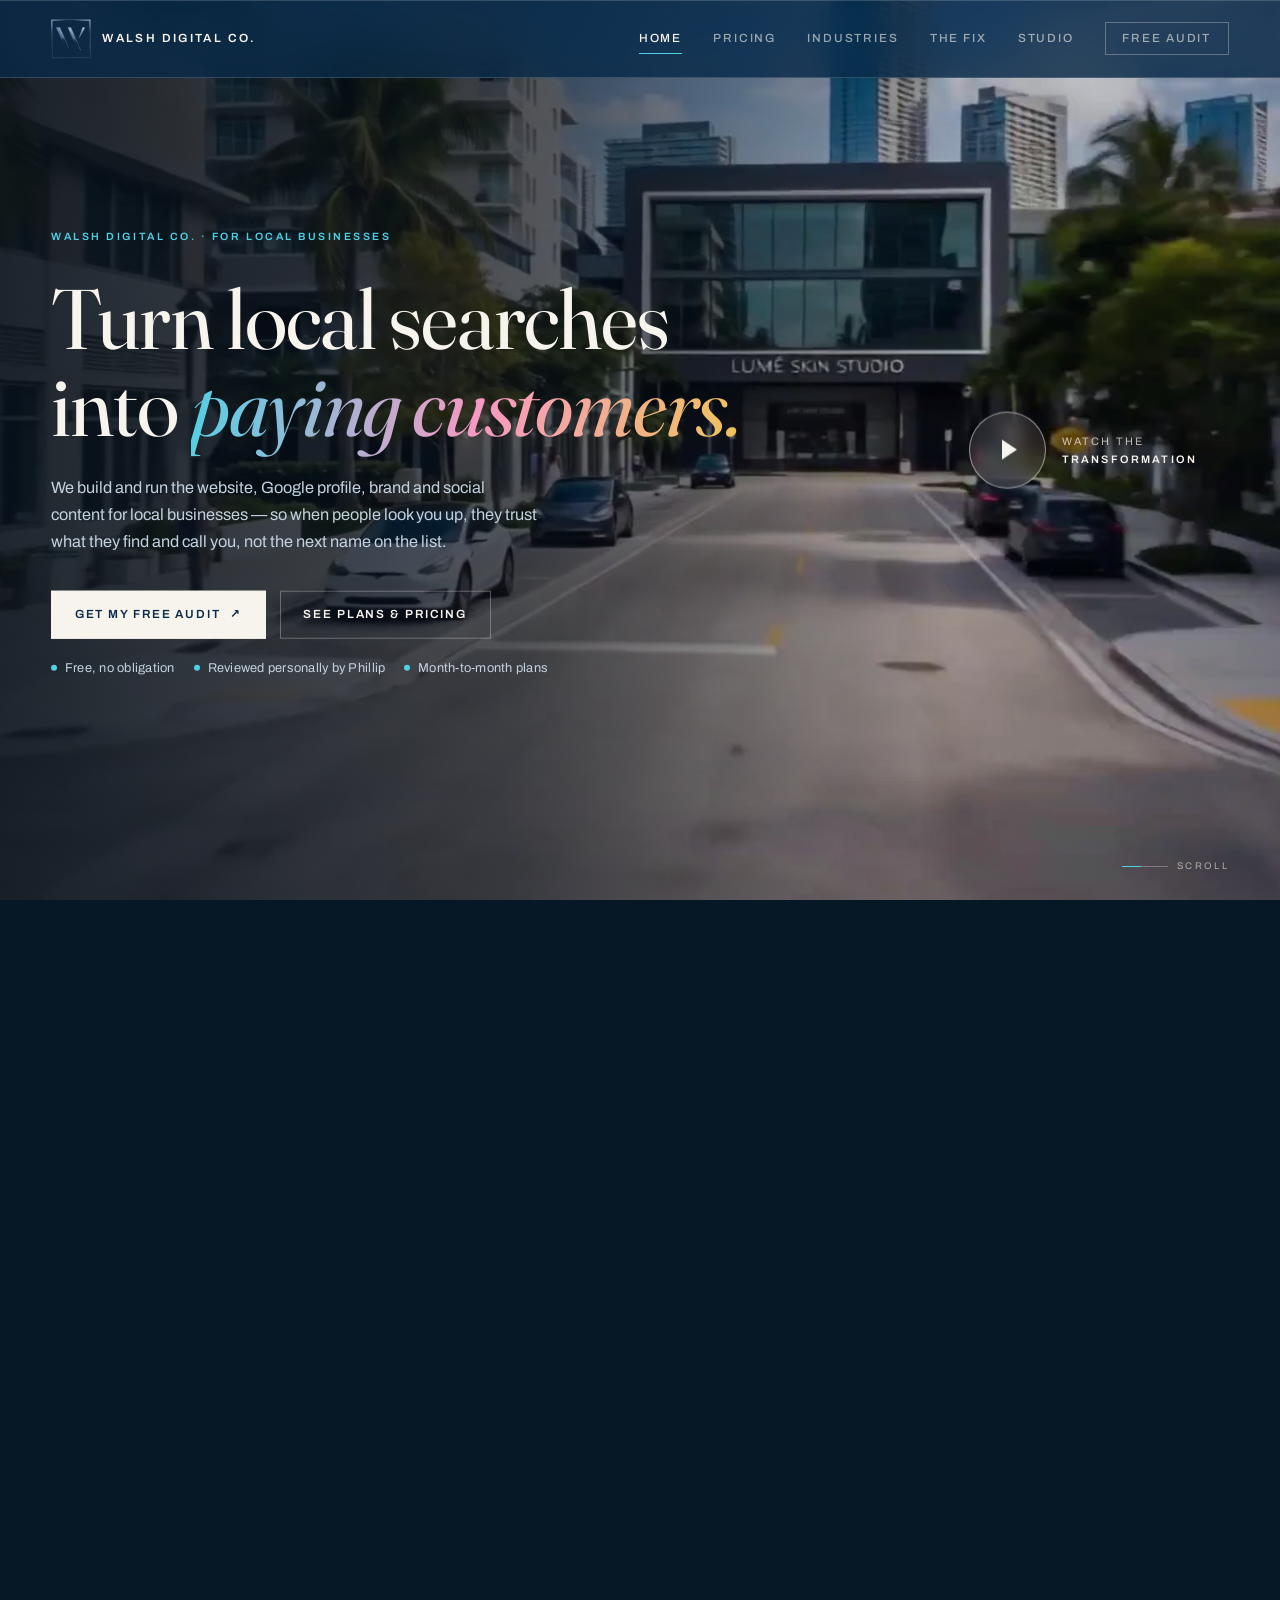
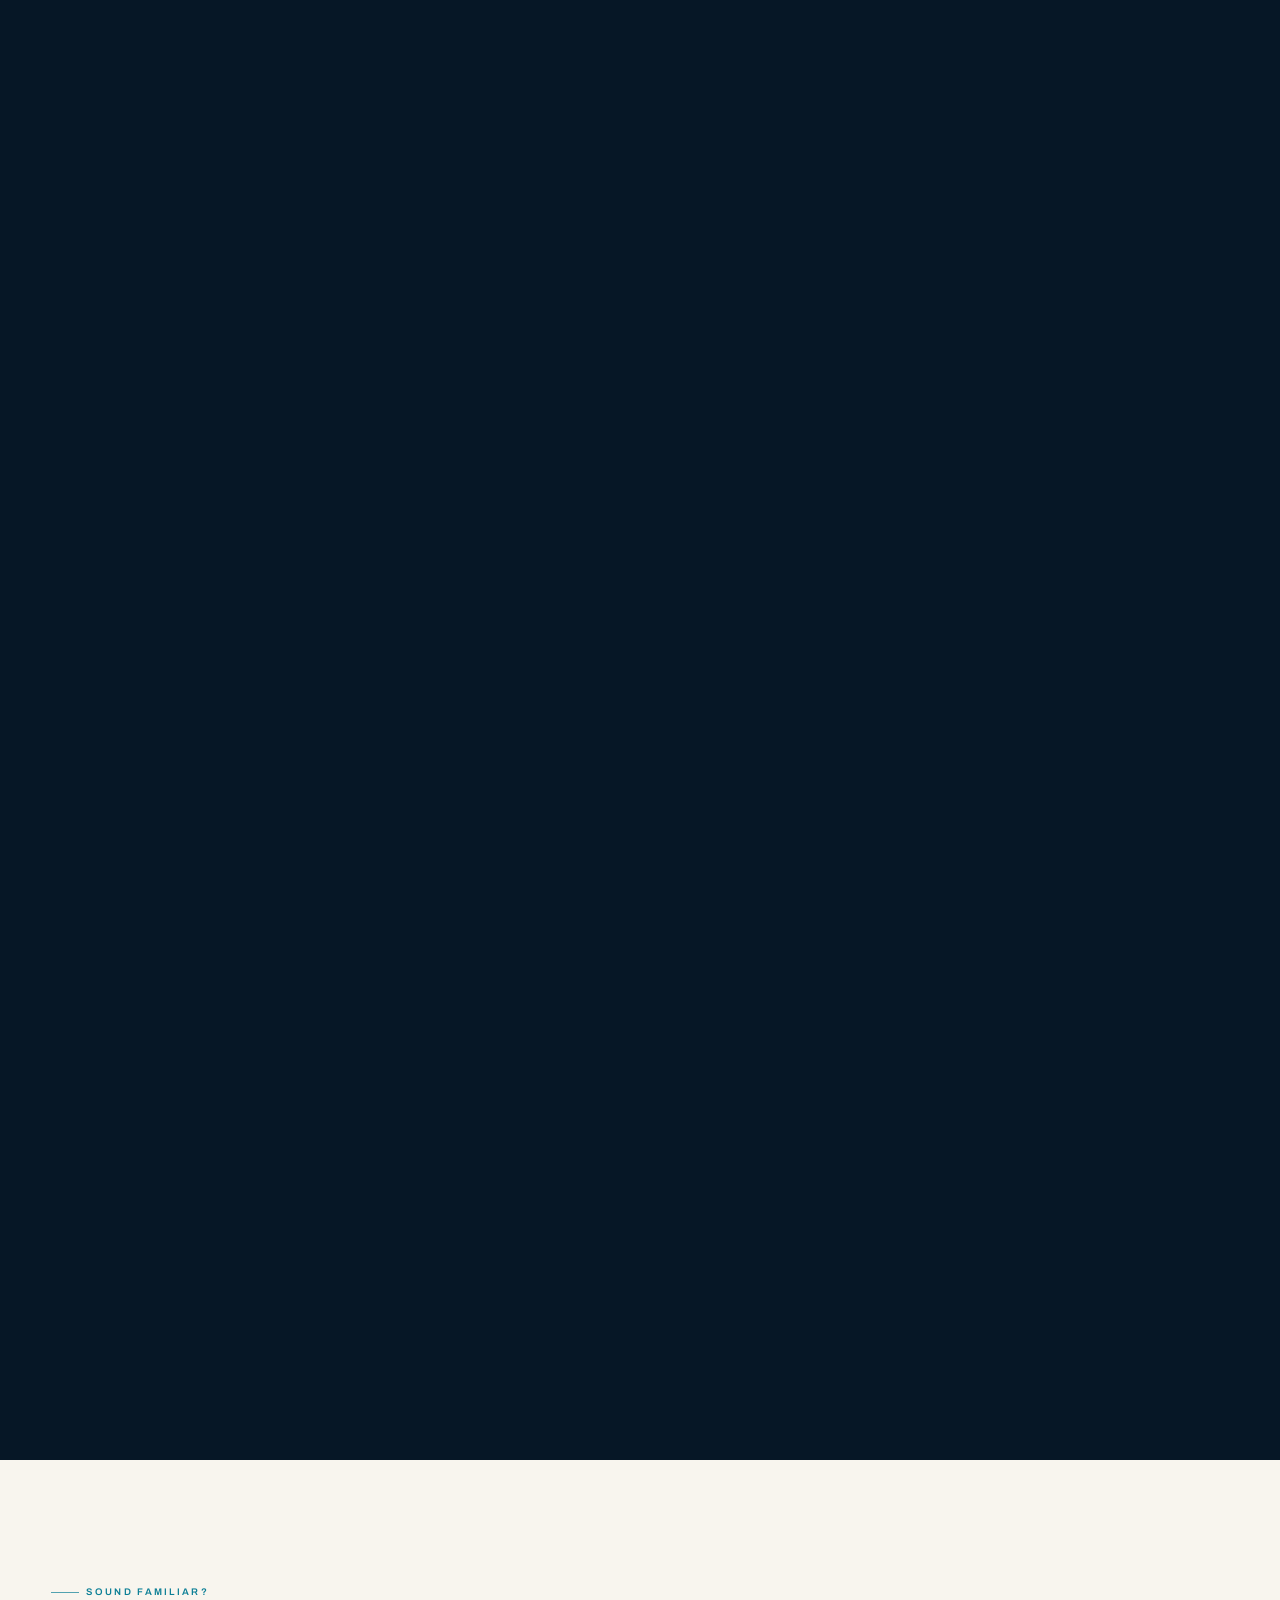
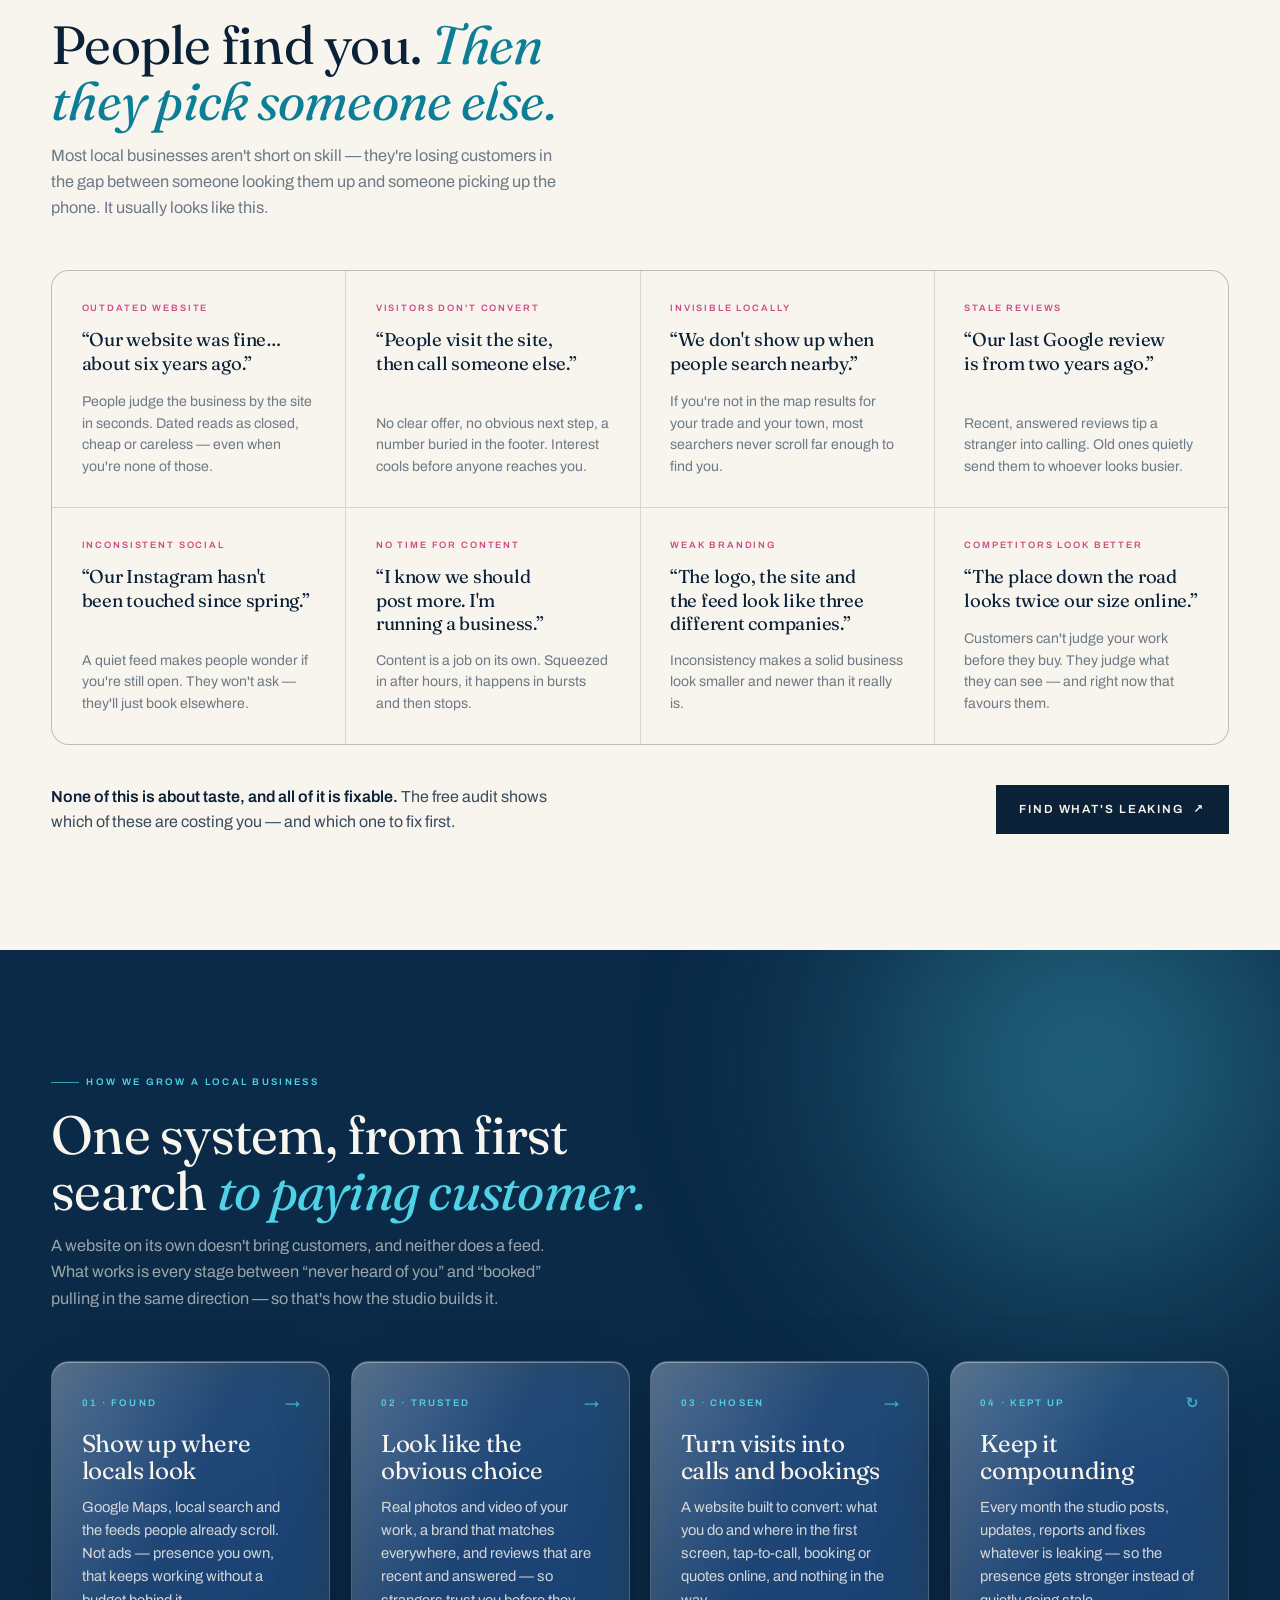
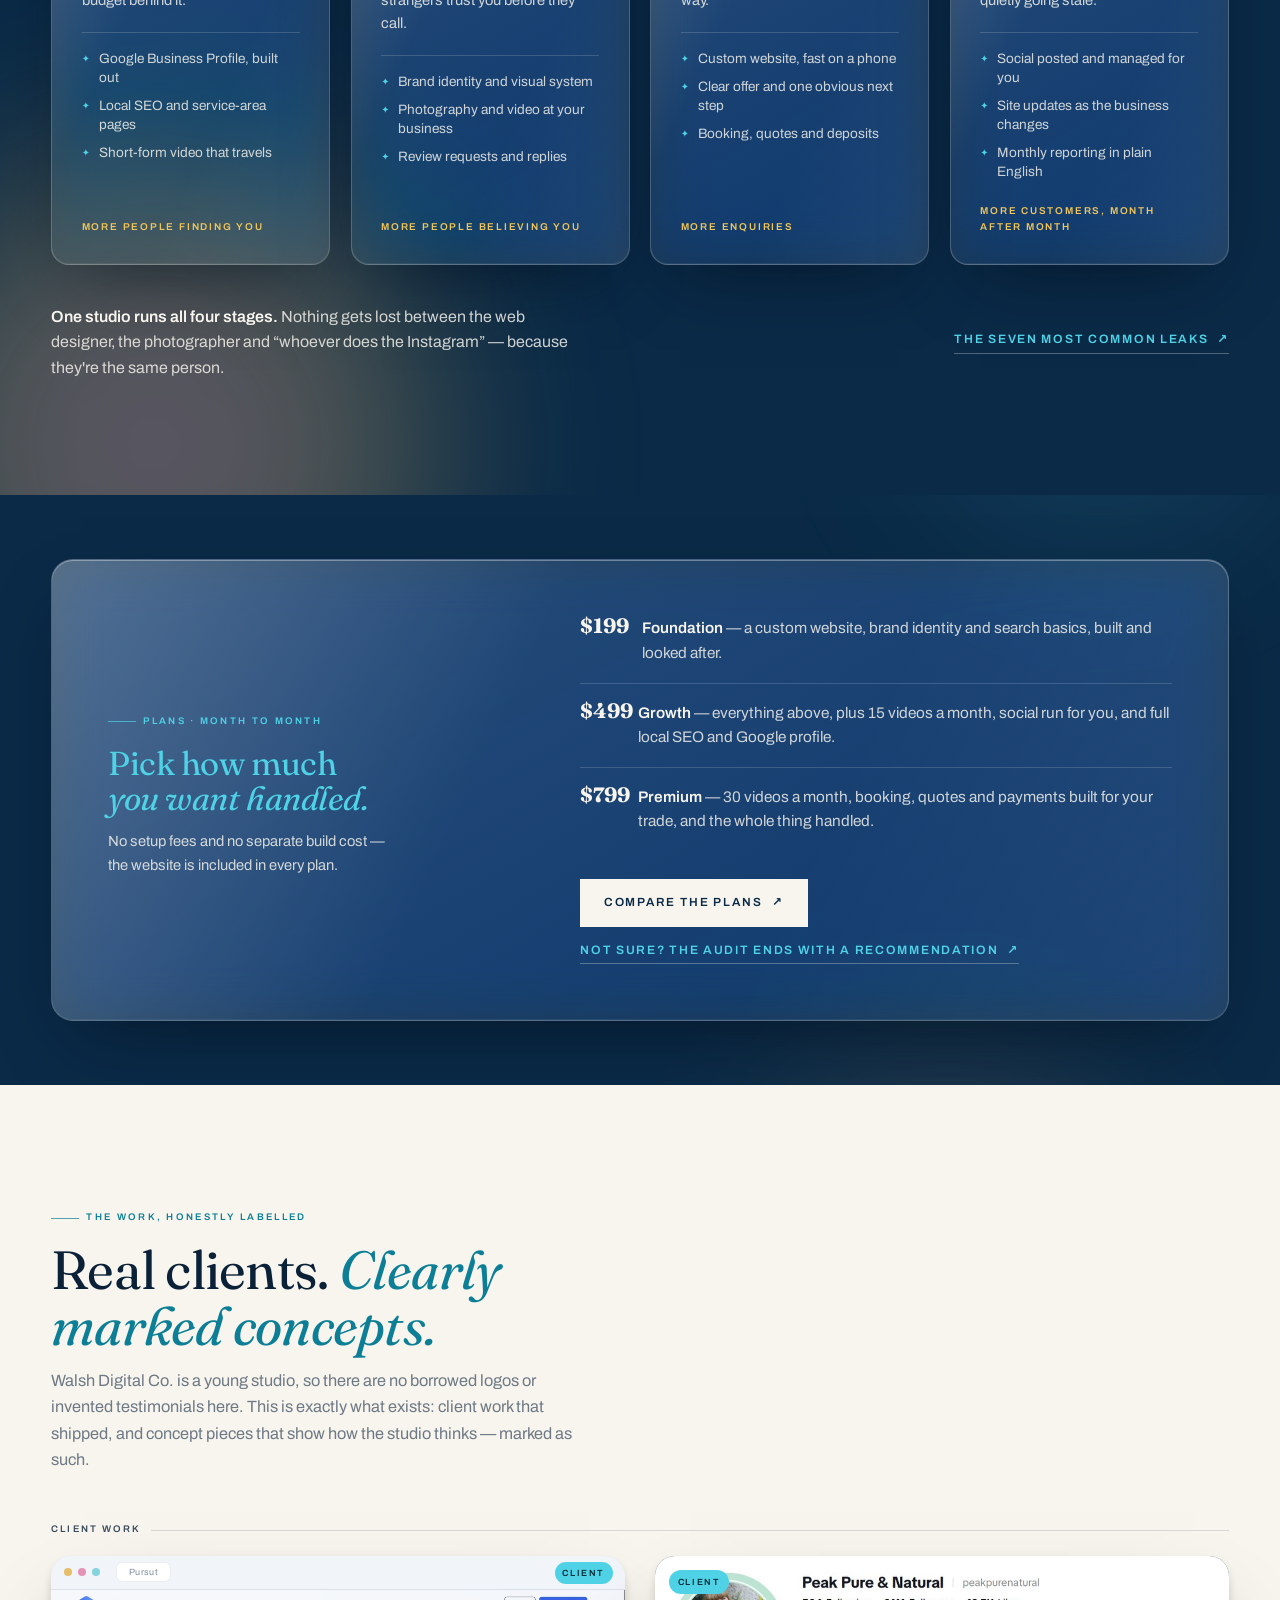
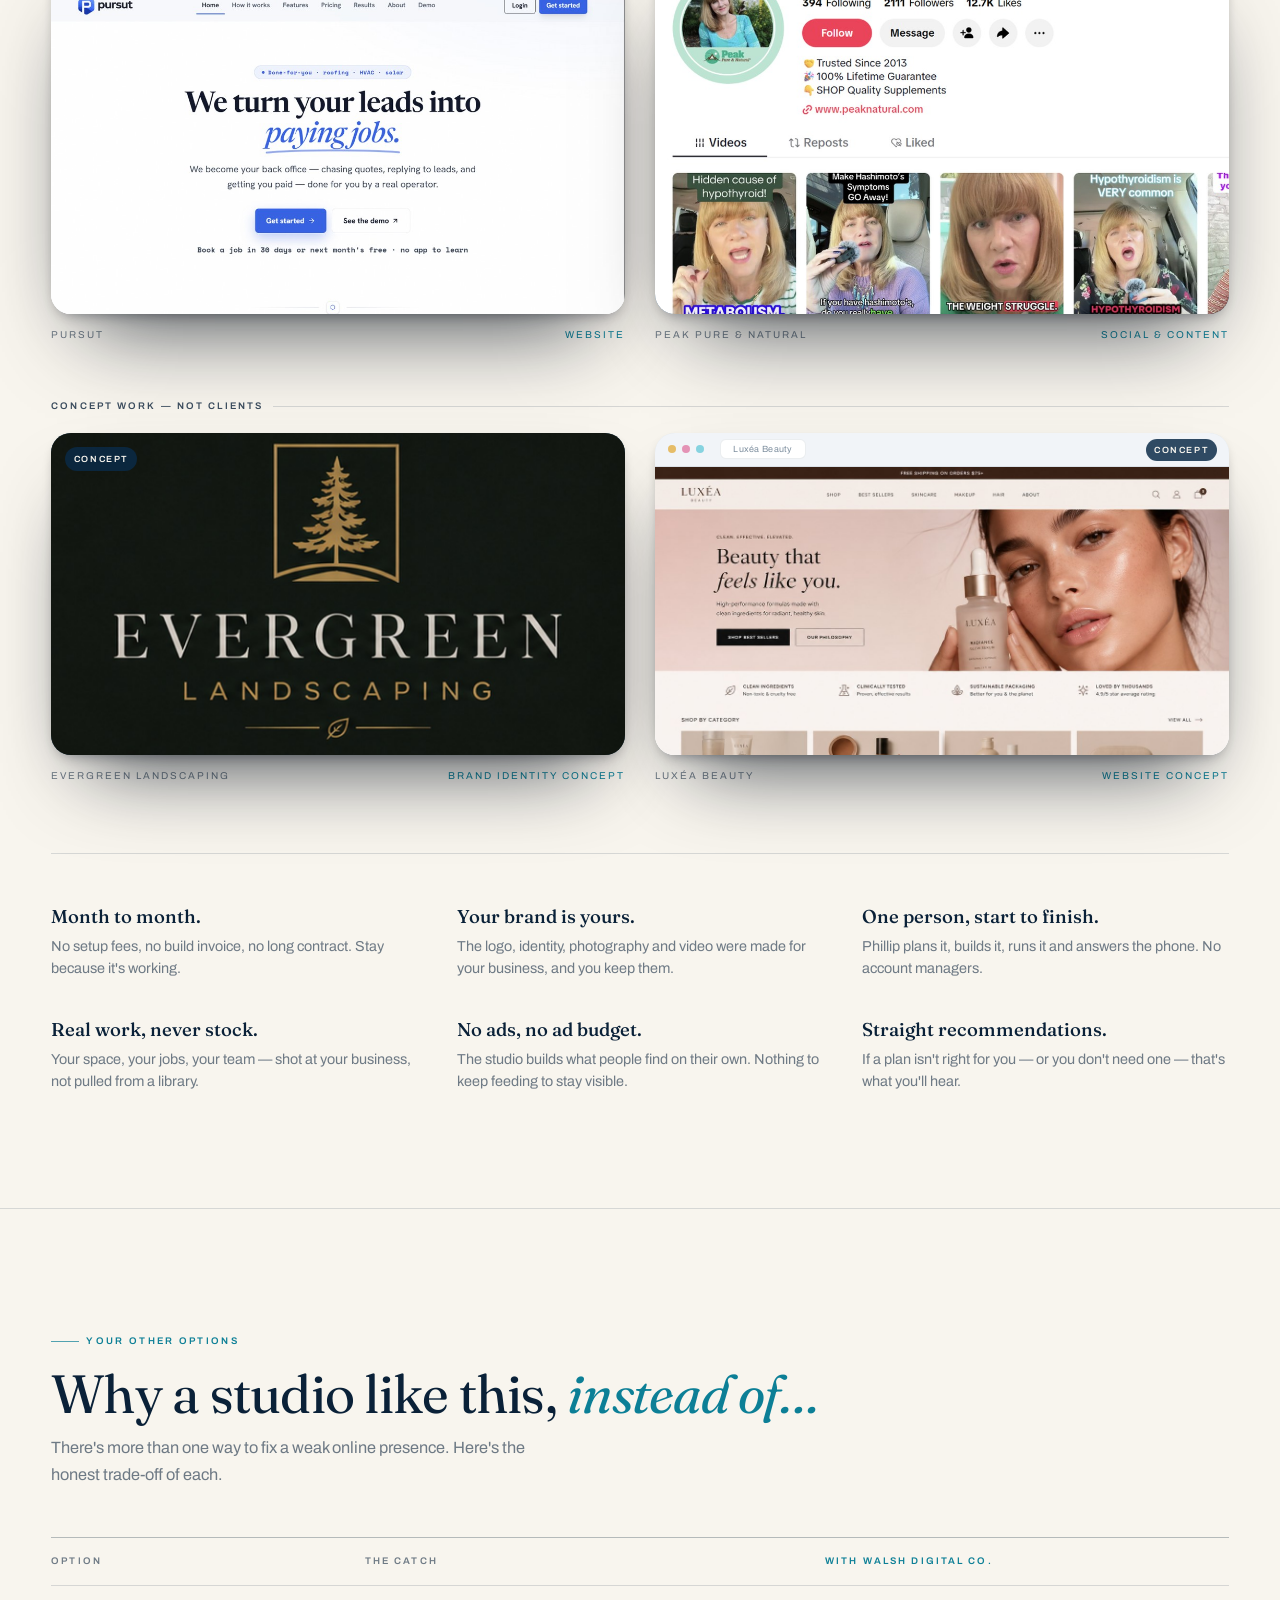
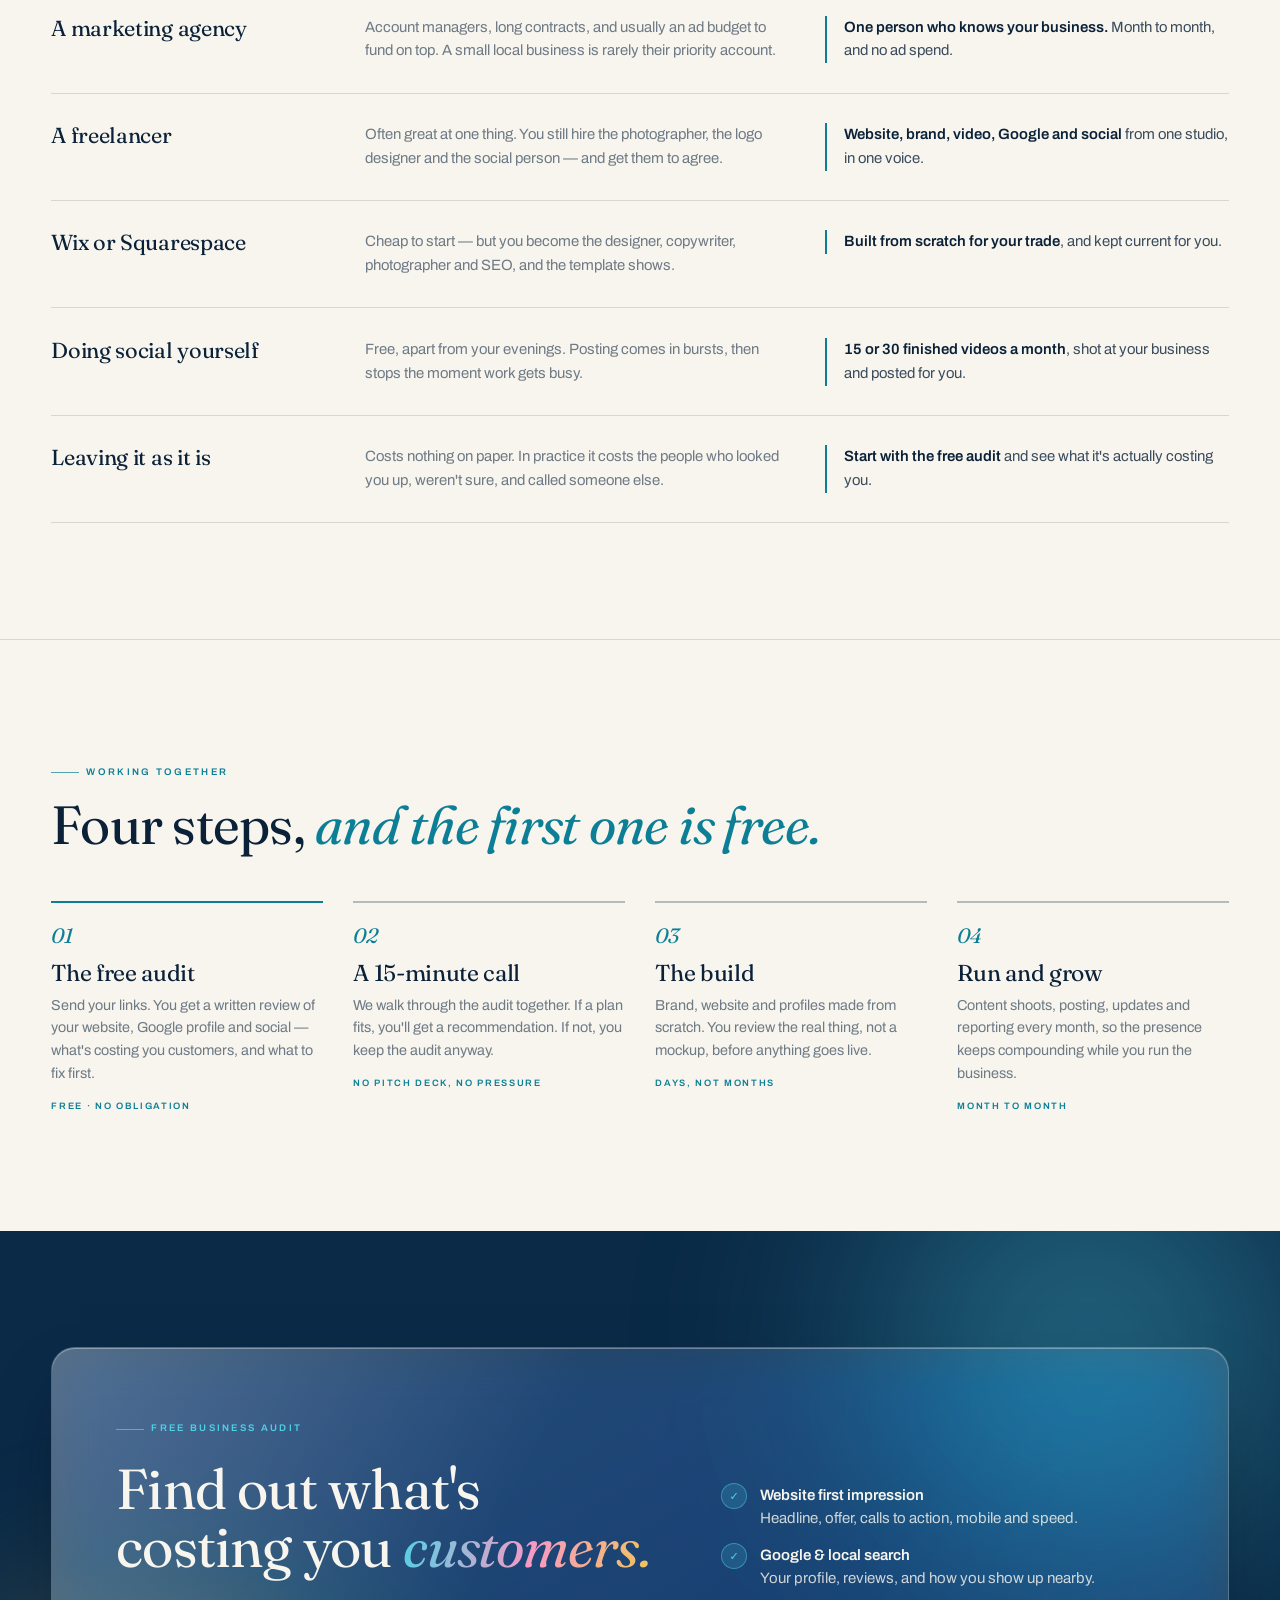
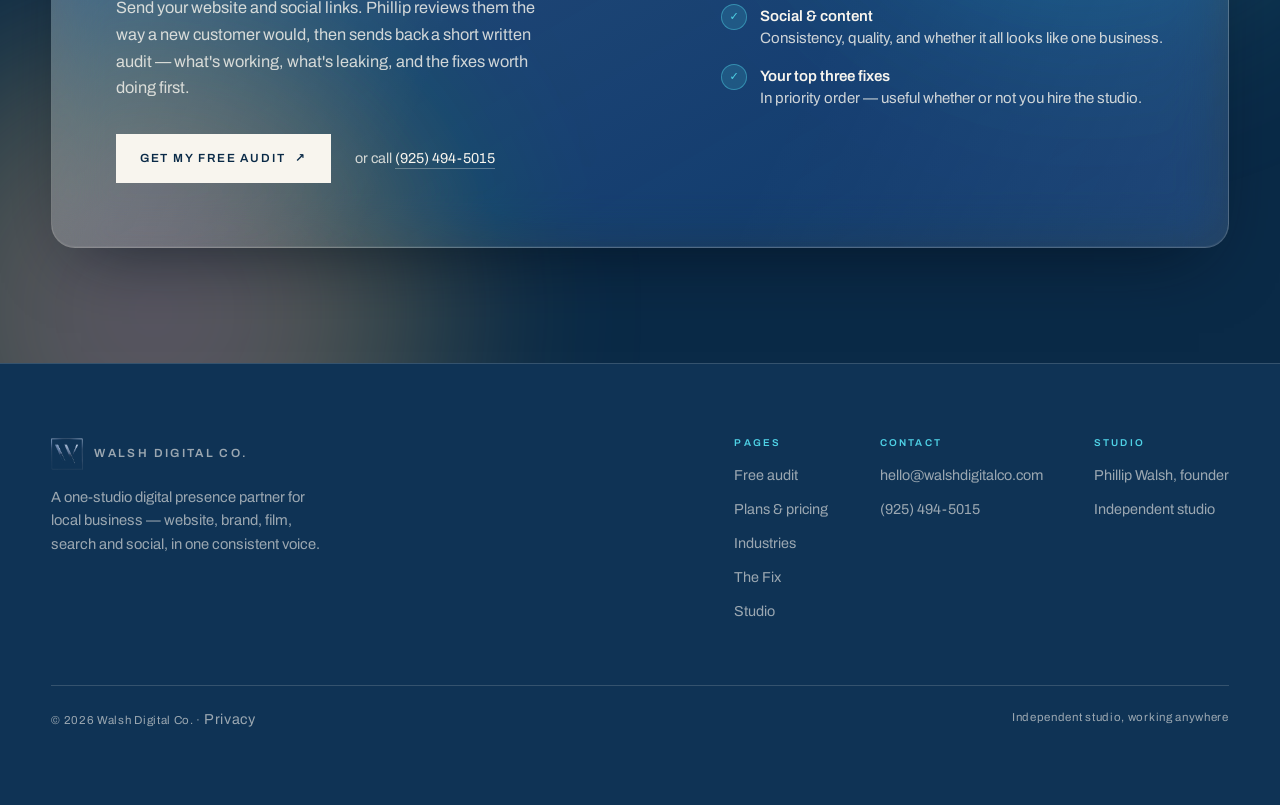
==== commit 78ad1668: "Merge branch 'claude/conversion-audit': conversion rebuild, free audit, Audit Desk Co-Authored-By: C" ====
--- a/index.html
+++ b/index.html
@@ -161,16 +161,17 @@
       </svg>
       <span>WALSH DIGITAL CO.</span>
     </a>
+    <a href="audit.html" class="nav-audit">Free audit</a>
     <button class="burger" aria-label="Menu" aria-expanded="false">
       <svg width="26" height="26" viewBox="0 0 24 24" fill="none"><path d="M3 7h18M3 17h18" stroke="currentColor" stroke-width="1.6"/></svg>
     </button>
     <div class="menu">
       <a href="index.html" aria-current="page">Home</a>
-      <a href="services.html">Services</a>
+      <a href="services.html">Pricing</a>
       <a href="pricing.html">Industries</a>
       <a href="build.html">The Fix</a>
       <a href="about.html">Studio</a>
-      <a href="services.html#contact" class="nav-cta">Start a project</a>
+      <a href="audit.html" class="nav-cta">Free audit</a>
     </div>
   </div>
 </nav>
@@ -192,17 +193,18 @@
 
       <div class="film-copy">
         <div class="wrap load">
-          <span class="tag">Digital presence studio</span>
-          <h1 class="d1" id="filmTitle" style="margin-top:.32em;max-width:15ch">A digital presence as good as <em class="ital grad">your storefront.</em></h1>
-          <p class="lead" style="margin-top:1.5em;max-width:52ch">
-            Walsh Digital Co. is an independent digital presence studio founded by Phillip Walsh.
-            We build and manage custom websites, brand identity, video, local SEO and social media
-            for local businesses — in one consistent voice.
+          <span class="tag">Walsh Digital Co. &middot; for local businesses</span>
+          <h1 class="d1" id="filmTitle" style="margin-top:.32em;max-width:14ch">Turn local searches into <em class="ital grad">paying customers.</em></h1>
+          <p class="lead" style="margin-top:1.5em;max-width:54ch">
+            We build and run the website, Google profile, brand and social content for local
+            businesses — so when people look you up, they trust what they find and call you, not
+            the next name on the list.
           </p>
           <div class="hero-cta" style="display:flex;gap:14px;flex-wrap:wrap;margin-top:2.2em">
-            <a href="build.html" class="btn">What's costing you calls <span class="ar" aria-hidden="true">↗</span></a>
-            <a href="services.html" class="btn btn--line">The services</a>
+            <a href="audit.html" class="btn">Get my free audit <span class="ar" aria-hidden="true">↗</span></a>
+            <a href="services.html" class="btn btn--line">See plans &amp; pricing</a>
           </div>
+          <p class="hero-trust"><span>Free, no obligation</span><span>Reviewed personally by Phillip</span><span>Month-to-month plans</span></p>
         </div>
       </div>
 
@@ -218,7 +220,7 @@
 
       <div class="ba-tabs" aria-hidden="true">
         <div class="ba-tab ba-tab--b"><span class="ba-tab-in"><span>Before</span><em>A typical local business site</em></span></div>
-        <div class="ba-tab ba-tab--a"><span class="ba-tab-in"><em>Rebuilt by Walsh Digital Co.</em><span>After</span></span></div>
+        <div class="ba-tab ba-tab--a"><span class="ba-tab-in"><em>Concept redesign by Walsh Digital Co.</em><span>After</span></span></div>
       </div>
 
       <div class="ba-frame">
@@ -277,7 +279,8 @@
       </div>
 
       <div class="ba-hud">
-        <h2 class="ba-title">The same business, <em>fifteen days</em> apart.</h2>
+        <h2 class="ba-title">Same business. <em>A very different first impression.</em></h2>
+        <span class="ba-note">Concept piece &middot; Lumé is an illustrative brand, not a client</span>
         <div class="ba-track" aria-hidden="true"><i></i></div>
       </div>
 
@@ -302,28 +305,314 @@
     </div>
   </section>
 
-  <!-- the line that breaks the page -->
-  <div class="wrap"><div class="brk"><span>Selected work</span></div></div>
-
-  <section class="sec">
+  <!-- 2 · the problem, in the owner's own words -->
+  <section class="sec light" id="problems" aria-labelledby="painsTitle">
     <div class="wrap">
-      <div class="work-strip">
-        <figure class="rise">
-          <div class="reel-shot"><img src="assets/work-evergreen.jpg" alt="Evergreen Landscaping — brand identity by Walsh Digital Co." onerror="this.remove()"></div>
-          <figcaption class="reel-cap"><span>Evergreen Landscaping · Brand identity</span></figcaption>
+      <div class="sh rise">
+        <span class="svc-kind">Sound familiar?</span>
+        <h2 id="painsTitle">People find you. <em>Then they pick someone else.</em></h2>
+        <p>Most local businesses aren't short on skill — they're losing customers in the gap between
+           someone looking them up and someone picking up the phone. It usually looks like this.</p>
+      </div>
+
+      <div class="pains rise" data-d="1">
+        <article class="pain">
+          <span class="pain-k">Outdated website</span>
+          <h3 class="pain-q">&ldquo;Our website was fine&hellip; about six years ago.&rdquo;</h3>
+          <p class="pain-a">People judge the business by the site in seconds. Dated reads as closed, cheap
+             or careless — even when you're none of those.</p>
+        </article>
+        <article class="pain">
+          <span class="pain-k">Visitors don't convert</span>
+          <h3 class="pain-q">&ldquo;People visit the site, then call someone else.&rdquo;</h3>
+          <p class="pain-a">No clear offer, no obvious next step, a number buried in the footer. Interest
+             cools before anyone reaches you.</p>
+        </article>
+        <article class="pain">
+          <span class="pain-k">Invisible locally</span>
+          <h3 class="pain-q">&ldquo;We don't show up when people search nearby.&rdquo;</h3>
+          <p class="pain-a">If you're not in the map results for your trade and your town, most searchers
+             never scroll far enough to find you.</p>
+        </article>
+        <article class="pain">
+          <span class="pain-k">Stale reviews</span>
+          <h3 class="pain-q">&ldquo;Our last Google review is from two years ago.&rdquo;</h3>
+          <p class="pain-a">Recent, answered reviews tip a stranger into calling. Old ones quietly send them
+             to whoever looks busier.</p>
+        </article>
+        <article class="pain">
+          <span class="pain-k">Inconsistent social</span>
+          <h3 class="pain-q">&ldquo;Our Instagram hasn't been touched since spring.&rdquo;</h3>
+          <p class="pain-a">A quiet feed makes people wonder if you're still open. They won't ask — they'll
+             just book elsewhere.</p>
+        </article>
+        <article class="pain">
+          <span class="pain-k">No time for content</span>
+          <h3 class="pain-q">&ldquo;I know we should post more. I'm running a business.&rdquo;</h3>
+          <p class="pain-a">Content is a job on its own. Squeezed in after hours, it happens in bursts and
+             then stops.</p>
+        </article>
+        <article class="pain">
+          <span class="pain-k">Weak branding</span>
+          <h3 class="pain-q">&ldquo;The logo, the site and the feed look like three different companies.&rdquo;</h3>
+          <p class="pain-a">Inconsistency makes a solid business look smaller and newer than it really is.</p>
+        </article>
+        <article class="pain">
+          <span class="pain-k">Competitors look better</span>
+          <h3 class="pain-q">&ldquo;The place down the road looks twice our size online.&rdquo;</h3>
+          <p class="pain-a">Customers can't judge your work before they buy. They judge what they can see —
+             and right now that favours them.</p>
+        </article>
+      </div>
+
+      <div class="pains-foot rise">
+        <p><strong>None of this is about taste, and all of it is fixable.</strong> The free audit shows
+           which of these are costing you — and which one to fix first.</p>
+        <a href="audit.html" class="btn">Find what's leaking <span class="ar" aria-hidden="true">↗</span></a>
+      </div>
+    </div>
+  </section>
+
+  <!-- 3 · how it gets fixed: one system, not a list of deliverables -->
+  <section class="sec dark aurora" id="how" aria-labelledby="howTitle">
+    <div class="wrap">
+      <div class="sh rise">
+        <span class="svc-kind">How we grow a local business</span>
+        <h2 id="howTitle">One system, from first search <em>to paying customer.</em></h2>
+        <p>A website on its own doesn't bring customers, and neither does a feed. What works is every
+           stage between &ldquo;never heard of you&rdquo; and &ldquo;booked&rdquo; pulling in the same
+           direction — so that's how the studio builds it.</p>
+      </div>
+
+      <div class="flow">
+        <article class="flow-step glass rise">
+          <span class="flow-top">01 &middot; Found</span>
+          <h3>Show up where locals look</h3>
+          <p>Google Maps, local search and the feeds people already scroll. Not ads — presence you own,
+             that keeps working without a budget behind it.</p>
+          <ul class="flow-list">
+            <li>Google Business Profile, built out</li>
+            <li>Local SEO and service-area pages</li>
+            <li>Short-form video that travels</li>
+          </ul>
+          <span class="flow-out">More people finding you</span>
+        </article>
+        <article class="flow-step glass rise" data-d="1">
+          <span class="flow-top">02 &middot; Trusted</span>
+          <h3>Look like the obvious choice</h3>
+          <p>Real photos and video of your work, a brand that matches everywhere, and reviews that are
+             recent and answered — so strangers trust you before they call.</p>
+          <ul class="flow-list">
+            <li>Brand identity and visual system</li>
+            <li>Photography and video at your business</li>
+            <li>Review requests and replies</li>
+          </ul>
+          <span class="flow-out">More people believing you</span>
+        </article>
+        <article class="flow-step glass rise" data-d="2">
+          <span class="flow-top">03 &middot; Chosen</span>
+          <h3>Turn visits into calls and bookings</h3>
+          <p>A website built to convert: what you do and where in the first screen, tap-to-call, booking
+             or quotes online, and nothing in the way.</p>
+          <ul class="flow-list">
+            <li>Custom website, fast on a phone</li>
+            <li>Clear offer and one obvious next step</li>
+            <li>Booking, quotes and deposits</li>
+          </ul>
+          <span class="flow-out">More enquiries</span>
+        </article>
+        <article class="flow-step glass rise" data-d="3">
+          <span class="flow-top">04 &middot; Kept up</span>
+          <h3>Keep it compounding</h3>
+          <p>Every month the studio posts, updates, reports and fixes whatever is leaking — so the
+             presence gets stronger instead of quietly going stale.</p>
+          <ul class="flow-list">
+            <li>Social posted and managed for you</li>
+            <li>Site updates as the business changes</li>
+            <li>Monthly reporting in plain English</li>
+          </ul>
+          <span class="flow-out">More customers, month after month</span>
+        </article>
+      </div>
+
+      <div class="flow-note rise">
+        <p><strong>One studio runs all four stages.</strong> Nothing gets lost between the web designer,
+           the photographer and &ldquo;whoever does the Instagram&rdquo; — because they're the same person.</p>
+        <a href="build.html" class="ulink">The seven most common leaks <span aria-hidden="true">↗</span></a>
+      </div>
+    </div>
+  </section>
+
+  <!-- 4 · the offer -->
+  <section class="tight dark aurora" aria-labelledby="plansTitle">
+    <div class="wrap">
+      <div class="glass band-glass">
+      <div class="rise">
+        <span class="svc-kind" style="color:var(--accent)">Plans &middot; month to month</span>
+        <h2 class="d3" id="plansTitle" style="max-width:13ch;color:var(--accent);margin-top:.5em">Pick how much <em style="font-style:italic">you want handled.</em></h2>
+        <p class="small" style="margin-top:1em;max-width:36ch;color:var(--mute-2)">No setup fees and no separate build cost — the website is included in every plan.</p>
+      </div>
+      <div class="rise" data-d="1">
+        <ul class="rlist">
+          <li style="padding-top:0"><b>$199</b><span><strong>Foundation</strong> — a custom website, brand identity and search basics, built and looked after.</span></li>
+          <li><b>$499</b><span><strong>Growth</strong> — everything above, plus 15 videos a month, social run for you, and full local SEO and Google profile.</span></li>
+          <li style="border-bottom:0"><b>$799</b><span><strong>Premium</strong> — 30 videos a month, booking, quotes and payments built for your trade, and the whole thing handled.</span></li>
+        </ul>
+        <div class="band-acts">
+          <a href="services.html" class="btn">Compare the plans <span class="ar" aria-hidden="true">↗</span></a>
+          <a href="audit.html" class="ulink">Not sure? The audit ends with a recommendation <span aria-hidden="true">↗</span></a>
+        </div>
+      </div>
+      </div>
+    </div>
+  </section>
+
+  <!-- 5 · proof, honestly labelled.
+       Evergreen and Luxéa are concepts (commit 9f53f98). Keep the chips on them:
+       unlabelled, they read as claimed client work. The Pristine tile was dropped
+       because its Google profile screenshot shows a review count and rating that
+       would read as a result the studio produced. -->
+  <section class="sec light" id="work" aria-labelledby="workTitle">
+    <div class="wrap">
+      <div class="sh rise">
+        <span class="svc-kind">The work, honestly labelled</span>
+        <h2 id="workTitle">Real clients. <em>Clearly marked concepts.</em></h2>
+        <p>Walsh Digital Co. is a young studio, so there are no borrowed logos or invented testimonials
+           here. This is exactly what exists: client work that shipped, and concept pieces that show
+           how the studio thinks — marked as such.</p>
+      </div>
+
+      <p class="proof-lbl rise">Client work</p>
+      <div class="proof rise" data-d="1">
+        <figure>
+          <div class="reel-shot reel-shot--web">
+            <span class="work-flag work-flag--client">Client</span>
+            <div class="reel-bar" aria-hidden="true"><i></i><i></i><i></i><span class="reel-url">Pursut</span></div>
+            <div class="reel-media"><img src="assets/work-pursut.jpg" alt="Pursut — website by Walsh Digital Co." loading="lazy" onerror="this.remove()"></div>
+          </div>
+          <figcaption class="reel-cap"><span>Pursut</span><span>Website</span></figcaption>
         </figure>
-        <figure class="rise" data-d="1">
+        <figure>
+          <div class="reel-shot">
+            <span class="work-flag work-flag--client">Client</span>
+            <img src="assets/work-peak.jpg" alt="Peak Pure &amp; Natural — social content by Walsh Digital Co." loading="lazy" style="object-position:50% 0" onerror="this.remove()">
+          </div>
+          <figcaption class="reel-cap"><span>Peak Pure &amp; Natural</span><span>Social &amp; content</span></figcaption>
+        </figure>
+      </div>
+
+      <p class="proof-lbl rise">Concept work — not clients</p>
+      <div class="proof proof--concept rise" data-d="1">
+        <figure>
+          <div class="reel-shot">
+            <span class="work-flag">Concept</span>
+            <img src="assets/work-evergreen.jpg" alt="Evergreen Landscaping — brand identity concept" loading="lazy" onerror="this.remove()">
+          </div>
+          <figcaption class="reel-cap"><span>Evergreen Landscaping</span><span>Brand identity concept</span></figcaption>
+        </figure>
+        <figure>
           <div class="reel-shot reel-shot--web">
-            <div class="reel-bar" aria-hidden="true"><i></i><i></i><i></i><span class="reel-url">luxeabeauty.com</span></div>
-            <div class="reel-media"><img src="assets/work-luxea.jpg" alt="Luxéa Beauty — website by Walsh Digital Co." onerror="this.remove()"></div>
+            <span class="work-flag">Concept</span>
+            <div class="reel-bar" aria-hidden="true"><i></i><i></i><i></i><span class="reel-url">Luxéa Beauty</span></div>
+            <div class="reel-media"><img src="assets/work-luxea.jpg" alt="Luxéa Beauty — website concept" loading="lazy" onerror="this.remove()"></div>
           </div>
-          <figcaption class="reel-cap"><span>Luxéa Beauty · Web design</span></figcaption>
+          <figcaption class="reel-cap"><span>Luxéa Beauty</span><span>Website concept</span></figcaption>
         </figure>
-        <figure class="rise" data-d="2">
-          <div class="reel-shot"><img src="assets/work-pristine.jpg" alt="Pristine Auto Detailing — Google Business Profile and local search work by Walsh Digital Co." onerror="this.remove()"></div>
-          <figcaption class="reel-cap"><span>Pristine Auto Detailing · Local SEO</span></figcaption>
-        </figure>
-      </div>
+      </div>
+
+      <div class="promise rise">
+        <div><b>Month to month.</b><p>No setup fees, no build invoice, no long contract. Stay because it's working.</p></div>
+        <div><b>Your brand is yours.</b><p>The logo, identity, photography and video were made for your business, and you keep them.</p></div>
+        <div><b>One person, start to finish.</b><p>Phillip plans it, builds it, runs it and answers the phone. No account managers.</p></div>
+        <div><b>Real work, never stock.</b><p>Your space, your jobs, your team — shot at your business, not pulled from a library.</p></div>
+        <div><b>No ads, no ad budget.</b><p>The studio builds what people find on their own. Nothing to keep feeding to stay visible.</p></div>
+        <div><b>Straight recommendations.</b><p>If a plan isn't right for you — or you don't need one — that's what you'll hear.</p></div>
+      </div>
+    </div>
+  </section>
+
+  <!-- 6 · the alternatives -->
+  <section class="sec sec--rule light" aria-labelledby="vsTitle">
+    <div class="wrap">
+      <div class="sh rise">
+        <span class="svc-kind">Your other options</span>
+        <h2 id="vsTitle">Why a studio like this, <em>instead of&hellip;</em></h2>
+        <p>There's more than one way to fix a weak online presence. Here's the honest trade-off of each.</p>
+      </div>
+
+      <div class="vs rise" data-d="1">
+        <div class="vs-row vs-head" aria-hidden="true"><span>Option</span><span>The catch</span><span>With Walsh Digital Co.</span></div>
+        <div class="vs-row">
+          <h3 class="vs-opt">A marketing agency</h3>
+          <p class="vs-catch">Account managers, long contracts, and usually an ad budget to fund on top. A small
+             local business is rarely their priority account.</p>
+          <p class="vs-us"><strong>One person who knows your business.</strong> Month to month, and no ad spend.</p>
+        </div>
+        <div class="vs-row">
+          <h3 class="vs-opt">A freelancer</h3>
+          <p class="vs-catch">Often great at one thing. You still hire the photographer, the logo designer and the
+             social person — and get them to agree.</p>
+          <p class="vs-us"><strong>Website, brand, video, Google and social</strong> from one studio, in one voice.</p>
+        </div>
+        <div class="vs-row">
+          <h3 class="vs-opt">Wix or Squarespace</h3>
+          <p class="vs-catch">Cheap to start — but you become the designer, copywriter, photographer and SEO,
+             and the template shows.</p>
+          <p class="vs-us"><strong>Built from scratch for your trade</strong>, and kept current for you.</p>
+        </div>
+        <div class="vs-row">
+          <h3 class="vs-opt">Doing social yourself</h3>
+          <p class="vs-catch">Free, apart from your evenings. Posting comes in bursts, then stops the moment work
+             gets busy.</p>
+          <p class="vs-us"><strong>15 or 30 finished videos a month</strong>, shot at your business and posted for you.</p>
+        </div>
+        <div class="vs-row">
+          <h3 class="vs-opt">Leaving it as it is</h3>
+          <p class="vs-catch">Costs nothing on paper. In practice it costs the people who looked you up, weren't
+             sure, and called someone else.</p>
+          <p class="vs-us"><strong>Start with the free audit</strong> and see what it's actually costing you.</p>
+        </div>
+      </div>
+    </div>
+  </section>
+
+  <!-- 7 · what working together looks like -->
+  <section class="sec sec--rule light" aria-labelledby="stepsTitle">
+    <div class="wrap">
+      <div class="sh rise">
+        <span class="svc-kind">Working together</span>
+        <h2 id="stepsTitle">Four steps, <em>and the first one is free.</em></h2>
+      </div>
+      <ol class="steps rise" data-d="1">
+        <li>
+          <span class="n">01</span>
+          <h3>The free audit</h3>
+          <p>Send your links. You get a written review of your website, Google profile and social — what's
+             costing you customers, and what to fix first.</p>
+          <span class="when">Free &middot; no obligation</span>
+        </li>
+        <li>
+          <span class="n">02</span>
+          <h3>A 15-minute call</h3>
+          <p>We walk through the audit together. If a plan fits, you'll get a recommendation. If not, you
+             keep the audit anyway.</p>
+          <span class="when">No pitch deck, no pressure</span>
+        </li>
+        <li>
+          <span class="n">03</span>
+          <h3>The build</h3>
+          <p>Brand, website and profiles made from scratch. You review the real thing, not a mockup, before
+             anything goes live.</p>
+          <span class="when">Days, not months</span>
+        </li>
+        <li>
+          <span class="n">04</span>
+          <h3>Run and grow</h3>
+          <p>Content shoots, posting, updates and reporting every month, so the presence keeps compounding
+             while you run the business.</p>
+          <span class="when">Month to month</span>
+        </li>
+      </ol>
     </div>
   </section>
 
@@ -374,23 +663,27 @@
   </section>
        ───────────────────────────────────────────────────────────────────── -->
 
-  <!-- the line that breaks the page -->
-  <div class="wrap"><div class="brk"><span>Services</span></div></div>
-
-  <!-- one tiny section -->
-  <section class="tight dark aurora">
+  <!-- 8 · the ask -->
+  <section class="sec dark aurora" id="audit" aria-labelledby="askTitle">
     <div class="wrap">
-      <div class="glass band-glass">
-      <h2 class="d3 rise" style="max-width:13ch;color:var(--accent)">One partnership, <em style="font-style:italic">three levels.</em></h2>
-      <div class="rise" data-d="1">
-        <span class="svc-kind" style="color:var(--accent)">Monthly &middot; no setup fees</span>
-        <ul class="rlist" style="margin-top:14px">
-          <li style="padding-top:0"><b>$199</b><span><strong>Foundation</strong> — the website, the brand and the search basics, built and looked after.</span></li>
-          <li><b>$499</b><span><strong>Growth</strong> — everything above, plus 15 videos a month, social run for you and full local SEO.</span></li>
-          <li style="border-bottom:0"><b>$799</b><span><strong>Premium</strong> — 30 videos a month, features built for your trade, and the whole thing handled.</span></li>
+      <div class="ask glass">
+        <div class="rise">
+          <span class="svc-kind">Free business audit</span>
+          <h2 id="askTitle" style="margin-top:.4em">Find out what's costing you <em class="ital grad">customers.</em></h2>
+          <p class="lead">Send your website and social links. Phillip reviews them the way a new customer
+             would, then sends back a short written audit — what's working, what's leaking, and the fixes
+             worth doing first.</p>
+          <div class="ask-acts">
+            <a href="audit.html" class="btn">Get my free audit <span class="ar" aria-hidden="true">↗</span></a>
+            <span class="ask-alt">or call <a href="tel:+19254945015">(925) 494-5015</a></span>
+          </div>
+        </div>
+        <ul class="gets rise" data-d="1">
+          <li><span><b>Website first impression</b>Headline, offer, calls to action, mobile and speed.</span></li>
+          <li><span><b>Google &amp; local search</b>Your profile, reviews, and how you show up nearby.</span></li>
+          <li><span><b>Social &amp; content</b>Consistency, quality, and whether it all looks like one business.</span></li>
+          <li><span><b>Your top three fixes</b>In priority order — useful whether or not you hire the studio.</span></li>
         </ul>
-        <a href="services.html" class="ulink" style="margin-top:26px">Compare the plans <span aria-hidden="true">↗</span></a>
-      </div>
       </div>
     </div>
   </section>
@@ -413,7 +706,8 @@
       <div>
         <h4>Pages</h4>
         <ul>
-          <li><a href="services.html">Services</a></li>
+          <li><a href="audit.html">Free audit</a></li>
+          <li><a href="services.html">Plans &amp; pricing</a></li>
           <li><a href="pricing.html">Industries</a></li>
           <li><a href="build.html">The Fix</a></li>
           <li><a href="about.html">Studio</a></li>
--- a/assets/site.css
+++ b/assets/site.css
@@ -1060,6 +1060,254 @@
 @media(max-width:700px){.gal-item--half{grid-column:span 6}}
 
 /* ─────────────────────────────────────────────────────────────
+   CONVERSION PASS (2026-09)
+   The homepage now argues in order: what the studio does → the
+   problem → how it gets fixed → the offer → honest proof → the
+   choice → the process → the ask. Every section points at one
+   primary action, the free audit (audit.html).
+   Declared before the MOBILE PASS, which must stay last.
+   ───────────────────────────────────────────────────────────── */
+
+/* hero reassurance, under the buttons */
+.hero-trust{display:flex;flex-wrap:wrap;gap:.5em 1.5em;margin-top:1.5em;
+  font-size:.8rem;letter-spacing:.02em;color:var(--mute-2)}
+.hero-trust span{display:inline-flex;align-items:center;gap:.6em}
+.hero-trust span::before{content:"";width:6px;height:6px;border-radius:50%;background:var(--accent);flex:none}
+.film-copy .hero-trust{color:#c3d2e0}
+
+/* phones: the menu (and its CTA) hide behind the burger, so the audit
+   gets its own compact button in the bar */
+.nav-audit{display:none}
+@media(max-width:880px){
+  .nav-in{gap:12px}
+  .nav-audit{display:inline-flex;align-items:center;margin-left:auto;padding:.8em 1.1em;min-height:44px;
+    font-size:.72rem;font-weight:600;letter-spacing:.12em;text-transform:uppercase;white-space:nowrap;
+    background:var(--fg);color:var(--bg);border:1px solid var(--fg)}
+}
+@media(max-width:380px){.mark span{font-size:.64rem;letter-spacing:.14em}.nav-audit{padding-inline:.85em}}
+
+/* concept disclosure inside the before/after */
+.ba-note{display:block;text-align:center;margin-top:.55em;font-size:.58rem;letter-spacing:.2em;
+  text-transform:uppercase;color:rgba(248,245,238,.62)}
+
+/* section head shared by the new homepage bands */
+.sh{max-width:840px;margin-bottom:clamp(30px,3.8vw,54px)}
+.sh h2{font-size:clamp(2rem,4.2vw,3.4rem);margin-top:.3em}
+.sh h2 em{font-style:italic;color:var(--accent)}
+.sh p{color:var(--mute);margin-top:.85em;max-width:58ch;font-size:1.02rem;line-height:1.62}
+.sh--center{margin-inline:auto;text-align:center}
+.sh--center p{margin-inline:auto}
+
+/* ── pains: the owner's own words ────────────────── */
+.pains{display:grid;grid-template-columns:repeat(4,minmax(0,1fr));gap:1px;background:var(--rule);
+  border:1px solid var(--rule);border-radius:18px;overflow:hidden}
+.pain{background:var(--bg);padding:clamp(22px,2.3vw,32px);display:flex;flex-direction:column;
+  gap:.75em;min-height:236px;transition:background .4s}
+.pain:hover{background:color-mix(in srgb,var(--bg-2) 70%,var(--bg))}
+.pain-k{font-size:.58rem;letter-spacing:.2em;text-transform:uppercase;font-weight:600;color:var(--accent-2)}
+.pain-q{font-family:var(--display);font-size:clamp(1.1rem,1.45vw,1.3rem);line-height:1.28;color:var(--fg)}
+.pain-a{font-size:.88rem;color:var(--mute);line-height:1.55;margin-top:auto}
+@media(max-width:1060px){.pains{grid-template-columns:repeat(2,minmax(0,1fr))}}
+@media(max-width:560px){.pains{grid-template-columns:1fr}.pain{min-height:0}}
+.pains-foot{display:flex;flex-wrap:wrap;align-items:center;justify-content:space-between;
+  gap:20px 36px;margin-top:clamp(26px,3vw,40px)}
+.pains-foot p{max-width:58ch;color:var(--mute-2);font-size:1rem;line-height:1.6}
+.pains-foot p strong{color:var(--fg);font-weight:600}
+
+/* ── the flow: found → trusted → chosen → kept ───── */
+.flow{display:grid;grid-template-columns:repeat(4,minmax(0,1fr));gap:clamp(14px,1.6vw,22px)}
+.flow-step{border-radius:18px;padding:clamp(24px,2.3vw,32px);display:flex;flex-direction:column}
+.flow-top{display:flex;align-items:center;gap:12px;font-size:.6rem;letter-spacing:.22em;
+  text-transform:uppercase;font-weight:600;color:var(--accent)}
+.flow-top::after{content:"→";margin-left:auto;font-size:.95rem;letter-spacing:0;opacity:.7}
+.flow-step:last-child .flow-top::after{content:"↻"}
+.flow-step h3{font-size:clamp(1.35rem,1.9vw,1.75rem);margin-top:.6em;line-height:1.12}
+.flow-step > p{color:var(--mute-2);font-size:.92rem;line-height:1.58;margin-top:.75em}
+.flow-list{list-style:none;margin:20px 0 0;padding:16px 0 0;border-top:1px solid var(--rule);display:grid;gap:9px}
+.flow-list li{font-size:.85rem;color:var(--mute-2);display:flex;gap:.65em;line-height:1.4}
+.flow-list li::before{content:"✦";color:var(--accent);font-size:.72em;margin-top:.3em;flex:none}
+.flow-out{margin-top:auto;padding-top:22px;font-size:.62rem;letter-spacing:.18em;text-transform:uppercase;
+  font-weight:600;color:var(--accent-3)}
+@media(max-width:1060px){.flow{grid-template-columns:repeat(2,minmax(0,1fr))}}
+@media(max-width:620px){.flow{grid-template-columns:1fr}}
+.flow-note{margin-top:clamp(26px,3vw,40px);display:flex;flex-wrap:wrap;gap:18px 36px;align-items:center;
+  justify-content:space-between}
+.flow-note p{max-width:60ch;color:var(--mute-2);line-height:1.6}
+.flow-note p strong{color:var(--fg);font-weight:600}
+
+/* ── plans band additions ─────────────────────────── */
+.band-acts{display:flex;flex-wrap:wrap;gap:14px 26px;align-items:center;margin-top:28px}
+
+/* ── proof, honestly labelled ─────────────────────── */
+.proof-lbl{display:flex;align-items:center;gap:1em;margin:0 0 18px;font-size:.6rem;letter-spacing:.22em;
+  text-transform:uppercase;font-weight:600;color:var(--mute-2)}
+.proof-lbl::after{content:"";flex:1;height:1px;background:var(--rule)}
+.proof{display:grid;grid-template-columns:repeat(2,minmax(0,1fr));gap:clamp(18px,2.4vw,32px)}
+.proof + .proof-lbl{margin-top:clamp(36px,4.4vw,60px)}
+.proof figure{margin:0;min-width:0}
+.proof .reel-shot{aspect-ratio:16/10}
+.proof--concept .reel-shot{aspect-ratio:16/9}
+.work-flag{position:absolute;top:14px;left:14px;z-index:3;padding:.55em .95em;border-radius:99px;
+  font-size:.56rem;letter-spacing:.18em;text-transform:uppercase;font-weight:600;
+  background:rgba(10,42,71,.84);color:#f8f5ee}
+.work-flag--client{background:#4fd2e6;color:#06303a}
+/* on browser-framed shots the chip sits in the empty right of the bar, clear of the url */
+.reel-shot--web .work-flag{top:6px;left:auto;right:12px;padding:.45em .85em}
+@media(max-width:700px){.proof{grid-template-columns:1fr}}
+
+.promise{display:grid;grid-template-columns:repeat(3,minmax(0,1fr));gap:clamp(24px,3vw,44px);
+  margin-top:clamp(44px,5.4vw,76px);padding-top:clamp(32px,4vw,52px);border-top:1px solid var(--rule)}
+.promise b{display:block;font-family:var(--display);font-weight:500;font-size:1.16rem;color:var(--fg);line-height:1.25}
+.promise p{color:var(--mute);font-size:.9rem;margin-top:.45em;line-height:1.55}
+@media(max-width:900px){.promise{grid-template-columns:repeat(2,minmax(0,1fr))}}
+@media(max-width:560px){.promise{grid-template-columns:1fr}}
+
+/* ── the alternatives, side by side ───────────────── */
+.vs{border-top:1px solid var(--rule-2)}
+.vs-row{display:grid;grid-template-columns:.75fr 1.15fr 1.1fr;gap:clamp(16px,3vw,52px);
+  padding-block:clamp(20px,2.3vw,30px);border-bottom:1px solid var(--rule);align-items:start}
+.vs-head{padding-block:16px}
+.vs-head span{font-size:.6rem;letter-spacing:.22em;text-transform:uppercase;font-weight:600;color:var(--mute)}
+.vs-head span:last-child{color:var(--accent)}
+.vs-opt{font-family:var(--display);font-size:clamp(1.15rem,1.7vw,1.45rem);line-height:1.2;color:var(--fg)}
+.vs-catch{color:var(--mute);font-size:.93rem;line-height:1.6}
+.vs-us{color:var(--mute-2);font-size:.93rem;line-height:1.6;padding-left:1.1em;border-left:2px solid var(--accent)}
+.vs-us strong{color:var(--fg);font-weight:600}
+@media(max-width:820px){
+  .vs-head{display:none}
+  .vs-row{grid-template-columns:1fr;gap:10px}
+}
+
+/* ── what working together looks like ─────────────── */
+.steps{list-style:none;margin:0;padding:0;display:grid;grid-template-columns:repeat(4,minmax(0,1fr));
+  gap:clamp(20px,2.4vw,36px)}
+.steps li{padding-top:22px;border-top:2px solid var(--rule-2)}
+.steps li:first-child{border-top-color:var(--accent)}
+.steps .n{font-family:var(--display);font-style:italic;font-size:1.3rem;color:var(--accent);line-height:1}
+.steps h3{font-size:clamp(1.25rem,1.8vw,1.55rem);margin-top:.45em}
+.steps p{color:var(--mute);font-size:.9rem;line-height:1.58;margin-top:.6em}
+.steps .when{display:inline-block;margin-top:14px;font-size:.58rem;letter-spacing:.18em;
+  text-transform:uppercase;font-weight:600;color:var(--accent)}
+@media(max-width:900px){.steps{grid-template-columns:repeat(2,minmax(0,1fr))}}
+@media(max-width:560px){.steps{grid-template-columns:1fr}}
+
+/* ── the ask ───────────────────────────────────────── */
+.ask{display:grid;grid-template-columns:1.1fr .9fr;gap:clamp(30px,5vw,80px);align-items:center;
+  border-radius:24px;padding:clamp(30px,5vw,68px)}
+.ask h2{font-size:clamp(2rem,4.4vw,3.6rem)}
+.ask h2 em{font-style:italic}
+.ask .lead{margin-top:1.1em;max-width:50ch}
+.ask-acts{display:flex;flex-wrap:wrap;gap:14px 24px;align-items:center;margin-top:2em}
+.ask-alt{font-size:.9rem;color:var(--mute-2)}
+.ask-alt a{color:var(--fg);border-bottom:1px solid var(--rule-2);padding-bottom:2px}
+.ask-alt a:hover{color:var(--accent);border-bottom-color:var(--accent)}
+@media(max-width:860px){.ask{grid-template-columns:1fr}}
+
+/* ticked "what you get" list — the ask band and the audit page */
+.gets{list-style:none;margin:0;padding:0;display:grid;gap:15px}
+.gets li{display:grid;grid-template-columns:26px minmax(0,1fr);gap:13px;align-items:start;
+  color:var(--mute-2);font-size:.94rem;line-height:1.5}
+.gets li::before{content:"✓";width:24px;height:24px;border-radius:50%;display:grid;place-items:center;
+  font-size:.7rem;margin-top:-1px;color:var(--accent);
+  background:color-mix(in srgb,var(--accent) 16%,transparent);
+  border:1px solid color-mix(in srgb,var(--accent) 45%,transparent)}
+.gets b{display:block;color:var(--fg);font-weight:600}
+
+/* ── the free audit page ──────────────────────────── */
+.aud{padding:calc(var(--nav-h) + clamp(40px,6vw,92px)) 0 clamp(64px,8vw,116px)}
+.aud-grid{display:grid;grid-template-columns:minmax(0,1fr) minmax(0,.95fr);gap:clamp(34px,5vw,84px);align-items:start}
+.aud-grid .gets{margin-top:clamp(28px,3.2vw,40px)}
+.aud-meta{display:flex;flex-wrap:wrap;gap:10px;margin-top:clamp(28px,3.2vw,38px)}
+.aud-meta span{padding:.62em 1.05em;border-radius:99px;border:1px solid var(--rule-2);font-size:.6rem;
+  letter-spacing:.16em;text-transform:uppercase;font-weight:600;color:var(--mute-2)}
+.aud-who{display:flex;gap:16px;align-items:center;margin-top:clamp(28px,3.2vw,40px);padding-top:24px;
+  border-top:1px solid var(--rule)}
+.aud-who img{width:54px;height:54px;border-radius:50%;object-fit:cover;object-position:50% 30%;flex:none;
+  border:1px solid var(--rule-2)}
+.aud-who p{font-size:.88rem;color:var(--mute);line-height:1.5}
+.aud-who b{color:var(--fg);font-weight:600}
+.aud-jump{display:none}
+@media(max-width:980px){
+  .aud-grid{grid-template-columns:1fr}
+  /* on a phone the form is a long scroll below the pitch; offer the shortcut */
+  .aud-jump{display:inline-flex;margin-top:1.6em}
+  #auditForm{scroll-margin-top:calc(var(--nav-h) + 12px)}
+}
+
+.af{border-radius:22px;padding:clamp(22px,3vw,40px);position:sticky;top:calc(var(--nav-h) + 20px)}
+@media(max-width:980px){.af{position:relative;top:auto}}
+.af-head{display:flex;justify-content:space-between;align-items:center;gap:12px 18px;flex-wrap:wrap;
+  padding-bottom:18px;margin-bottom:22px;border-bottom:1px solid var(--rule)}
+.af-head h2{font-size:clamp(1.3rem,2vw,1.6rem)}
+.af-prog{list-style:none;margin:0;padding:0;display:flex;gap:14px;counter-reset:afp}
+.af-prog li{counter-increment:afp;display:flex;align-items:center;gap:.55em;font-size:.58rem;
+  letter-spacing:.14em;text-transform:uppercase;font-weight:600;color:var(--mute)}
+.af-prog li::before{content:counter(afp);width:22px;height:22px;border-radius:50%;display:grid;
+  place-items:center;border:1px solid var(--rule-2);font-size:.66rem;letter-spacing:0}
+.af-prog li.on{color:var(--fg)}
+.af-prog li.on::before{background:var(--accent);border-color:var(--accent);color:#06303a}
+.af-prog li.done::before{content:"✓";border-color:var(--accent);color:var(--accent)}
+.af fieldset{border:0;margin:0;padding:0;min-width:0;display:grid;gap:clamp(14px,1.6vw,18px)}
+.af legend{padding:0}
+.af.js-steps .af-step:not(.on){display:none}
+.af:not(.js-steps) .af-step + .af-step{margin-top:24px;padding-top:24px;border-top:1px solid var(--rule)}
+.af .ct-f input::placeholder,.af .ct-f textarea::placeholder{color:var(--mute);opacity:.75}
+.af-acts{display:flex;gap:12px 16px;flex-wrap:wrap;align-items:center;margin-top:4px}
+.af-back{background:none;border:0;padding:10px 4px;cursor:pointer;font-family:var(--body);font-size:.72rem;
+  letter-spacing:.14em;text-transform:uppercase;font-weight:600;color:var(--mute-2)}
+.af-back:hover{color:var(--fg)}
+.af-glbl{font-size:.6rem;letter-spacing:.2em;text-transform:uppercase;font-weight:600;color:var(--mute-2)}
+.af-glbl i{font-style:normal;letter-spacing:.1em;color:var(--mute);font-weight:400}
+.af-chips{display:flex;flex-wrap:wrap;gap:8px;margin-top:.6em}
+.af-chip{position:relative;display:inline-flex}
+.af-chip input{position:absolute;inset:0;opacity:0;margin:0;cursor:pointer}
+.af-chip span{display:inline-flex;align-items:center;padding:.72em 1.05em;border-radius:99px;
+  border:1px solid var(--rule-2);font-size:.8rem;line-height:1.2;color:var(--mute-2);transition:background .25s,color .25s,border-color .25s}
+.af-chip:hover span{border-color:var(--accent);color:var(--fg)}
+.af-chip input:checked + span{background:var(--fg);color:var(--bg);border-color:var(--fg)}
+.af-chip input:focus-visible + span{outline:2px solid var(--accent);outline-offset:2px}
+.af-fine{font-size:.8rem;color:var(--mute);line-height:1.5}
+.af-done{text-align:left}
+.af-done h2{font-size:clamp(1.6rem,2.6vw,2.2rem);margin-top:.3em}
+.af-done h2 em{font-style:italic;color:var(--accent)}
+.af-done > p{color:var(--mute-2);margin-top:.8em;line-height:1.6}
+.af-done .steps{grid-template-columns:1fr;gap:18px;margin-top:26px}
+.af-done .steps li{padding-top:14px}
+
+/* example audit, so the free thing has a visible shape */
+.sample{border-radius:20px;border:1px solid var(--rule);background:#fffdf8;overflow:hidden;max-width:1000px;
+  margin-inline:auto;box-shadow:0 44px 90px -50px rgba(10,33,56,.5)}
+.sample-top{display:flex;justify-content:space-between;gap:20px;align-items:center;flex-wrap:wrap;
+  padding:clamp(20px,2.6vw,30px) clamp(22px,3.2vw,42px);background:var(--panel);color:#f8f5ee}
+.sample-top small{display:block;font-size:.58rem;letter-spacing:.2em;text-transform:uppercase;color:#93e6f2;margin-bottom:.4em}
+.sample-top b{font-family:var(--display);font-weight:400;font-size:clamp(1.2rem,2vw,1.6rem)}
+.sample-score{font-family:var(--display);font-size:clamp(2rem,3.4vw,2.6rem);line-height:1;text-align:right}
+.sample-score em{display:block;font-style:normal;font-family:var(--body);font-size:.58rem;letter-spacing:.18em;
+  text-transform:uppercase;color:rgba(248,245,238,.62);margin-top:.5em}
+.sample-body{padding:clamp(22px,3.2vw,42px)}
+.sample-h{font-size:.6rem;letter-spacing:.2em;text-transform:uppercase;font-weight:600;color:var(--accent)}
+.sample-sum{font-family:var(--display);font-size:clamp(1.05rem,1.6vw,1.28rem);line-height:1.48;color:var(--fg);margin-top:.6em}
+.sample-rows{margin-top:26px;border-top:1px solid var(--rule)}
+.sample-row{display:grid;grid-template-columns:118px minmax(0,1fr);gap:18px;padding:17px 0;border-bottom:1px solid var(--rule)}
+.sample-row:last-child{border-bottom:0}
+.sample-row h3{font-family:var(--display);font-weight:500;font-size:1.06rem;line-height:1.3}
+.sample-row p{font-size:.88rem;color:var(--mute);margin-top:.35em;line-height:1.55}
+.pill{display:inline-block;padding:.5em .9em;border-radius:99px;font-size:.56rem;letter-spacing:.16em;
+  text-transform:uppercase;font-weight:600;white-space:nowrap;align-self:start;justify-self:start}
+.pill--bad{background:rgba(207,75,134,.13);color:#a3336a}
+.pill--ok{background:rgba(12,127,150,.12);color:#0a6d81}
+.pill--win{background:rgba(221,163,42,.2);color:#7c5a0c}
+@media(max-width:600px){.sample-row{grid-template-columns:1fr;gap:8px}}
+
+/* small uppercase labels, readable on phones (matches the mobile pass) */
+@media(max-width:760px){
+  .pain-k,.flow-top,.flow-out,.proof-lbl,.work-flag,.steps .when,.aud-meta span,
+  .af-prog li,.af-glbl,.pill,.sample-h,.sample-top small,.ba-note{font-size:.72rem}
+  .hero-trust{font-size:.86rem}
+  .af-back{font-size:.8rem;padding-block:14px}
+}
+
+/* ─────────────────────────────────────────────────────────────
    MOBILE PASS
    Must stay last in the file: the base .d1/.d2/.d3 sizes are
    declared further up, so an earlier media query loses to them at
@@ -1217,3 +1465,6 @@
 
   .film-ba{grid-column:1;grid-row:2}
 }
+
+/* hero reassurance on the cream phone hero — must follow the block above */
+@media(max-width:920px){.film-copy .hero-trust{color:var(--mute-2)}}
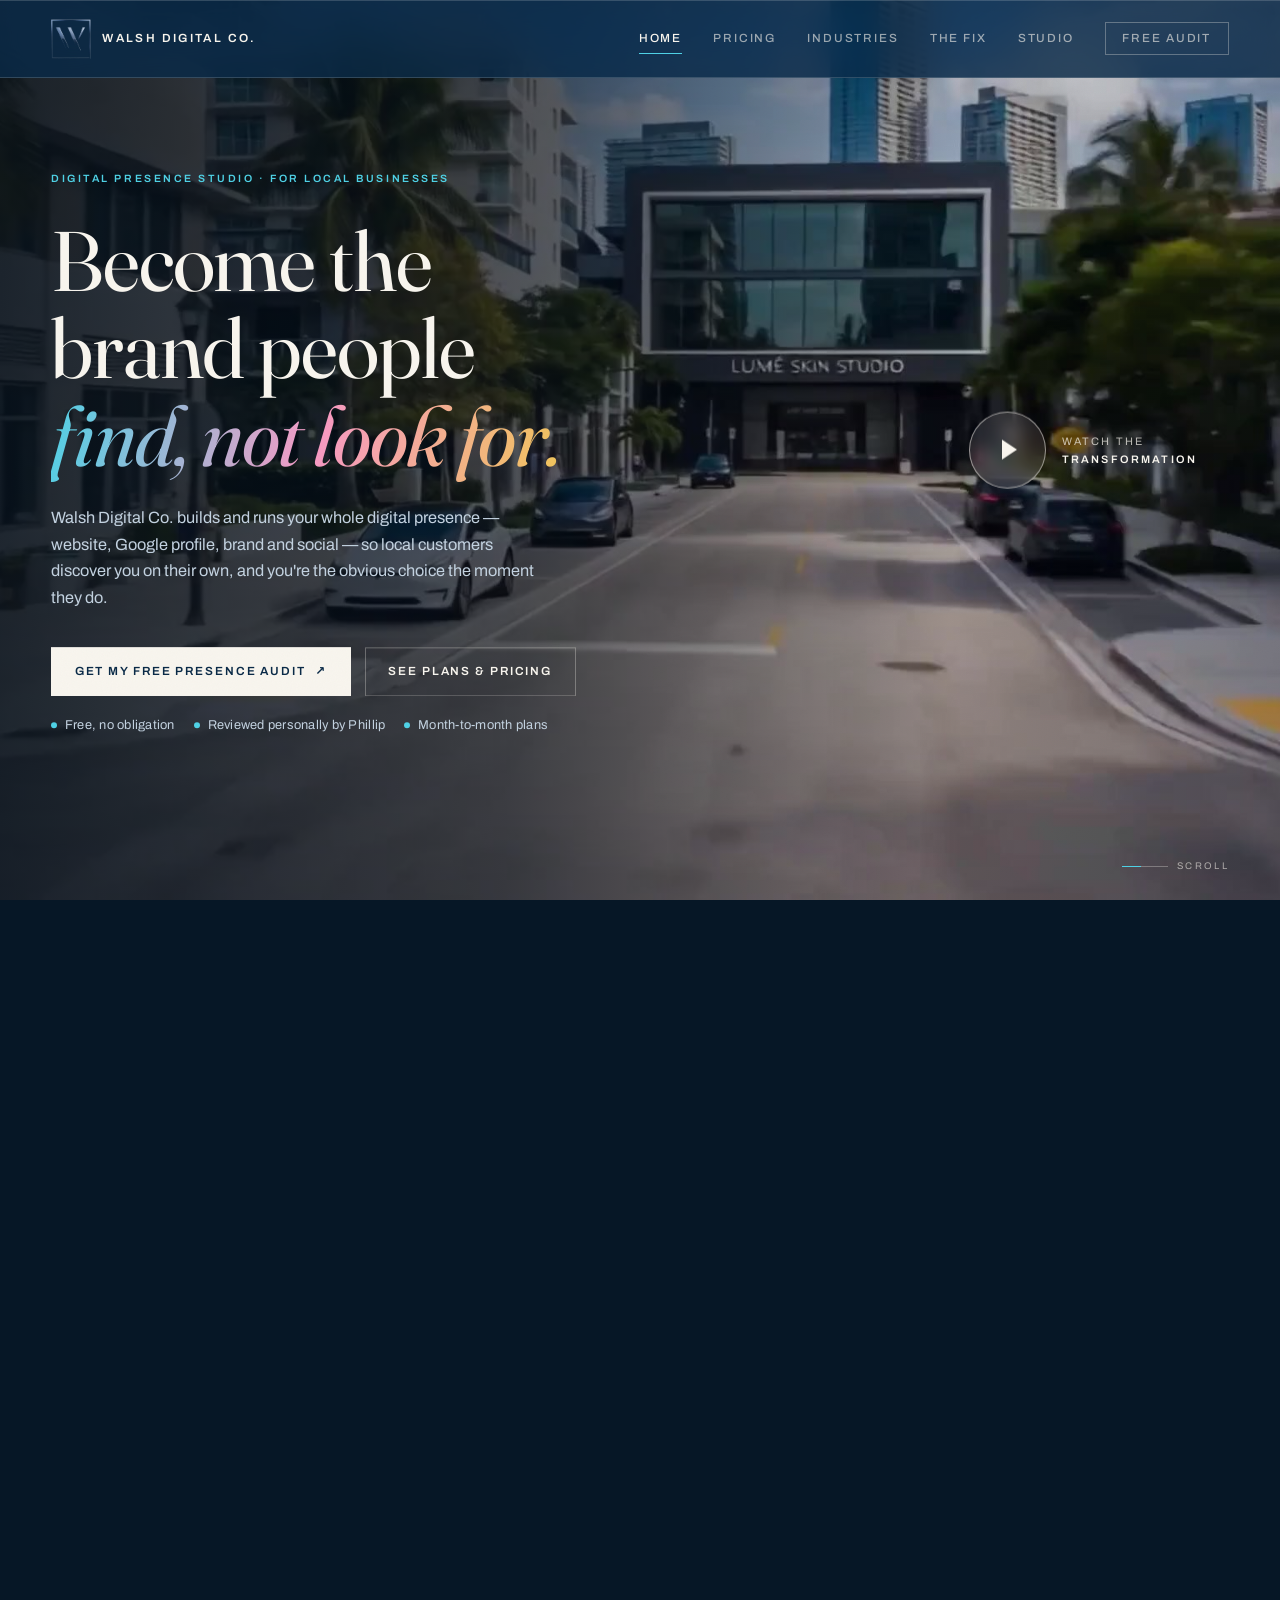
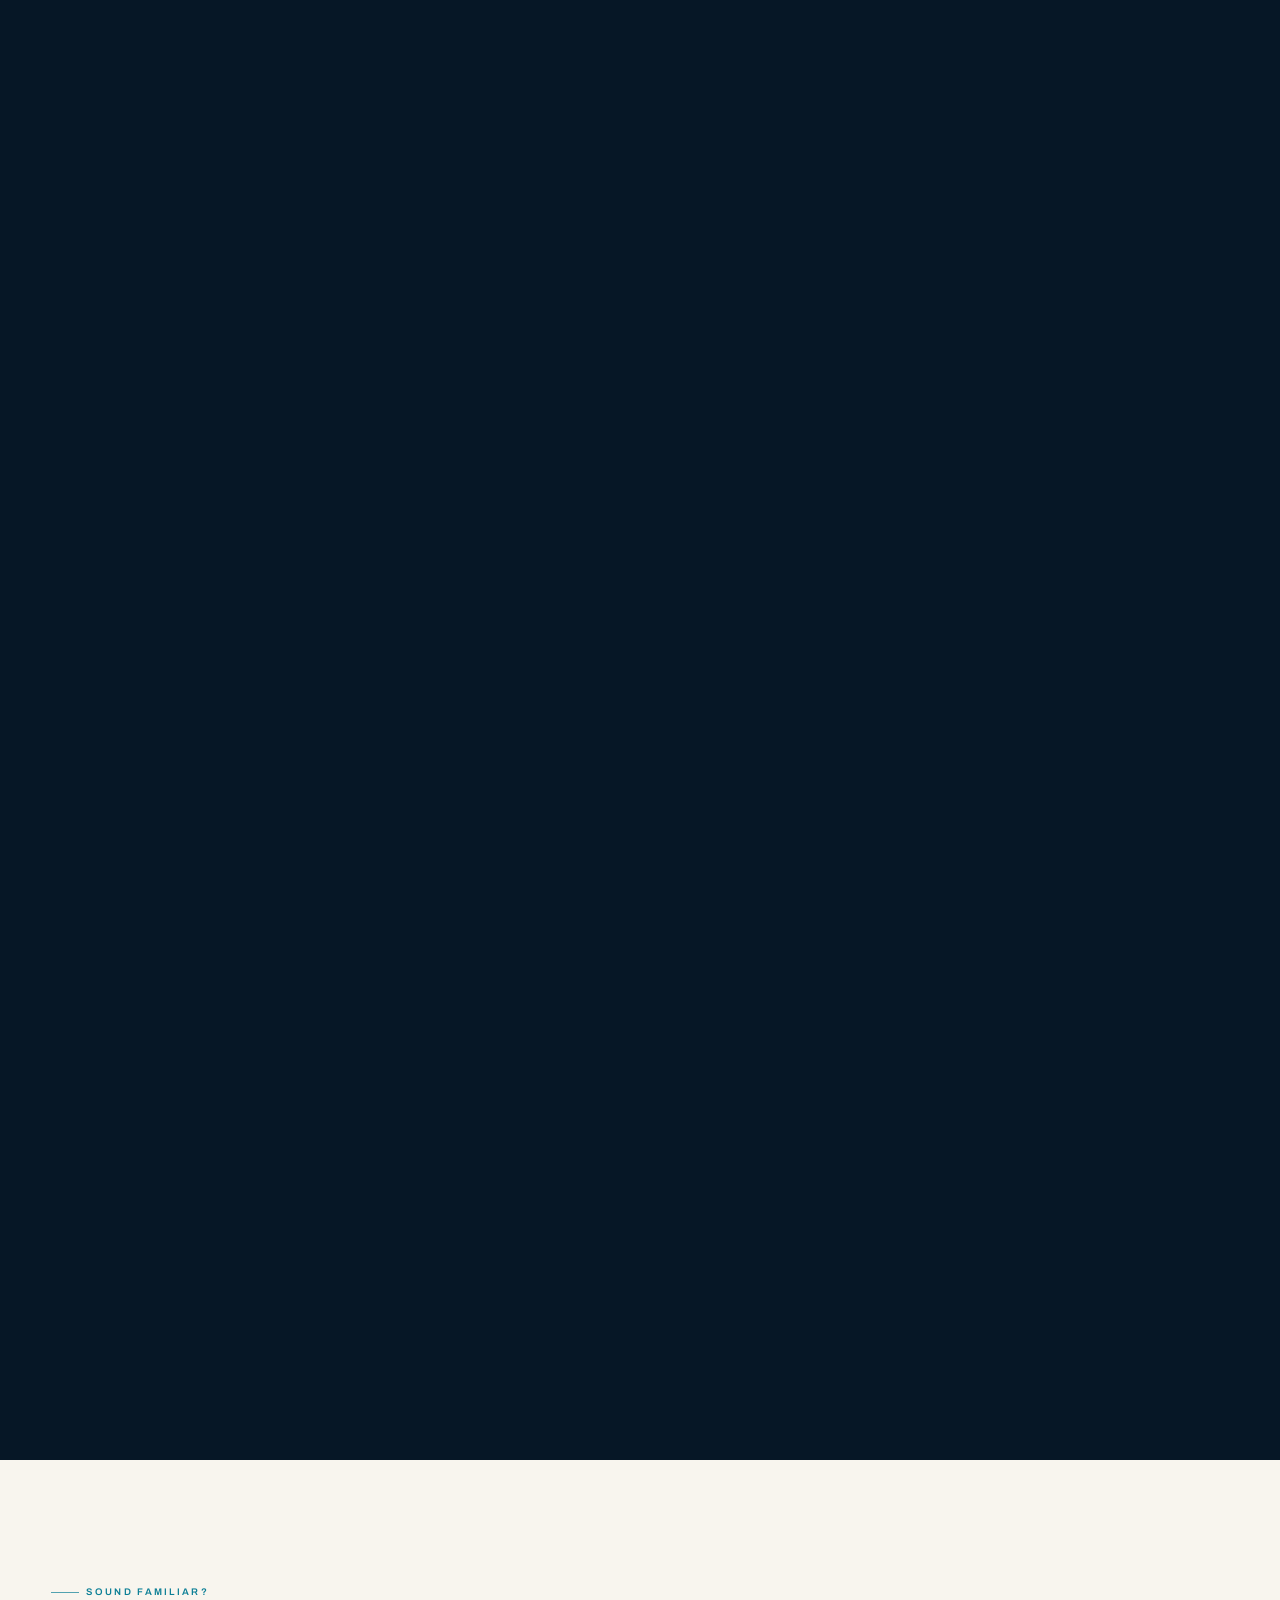
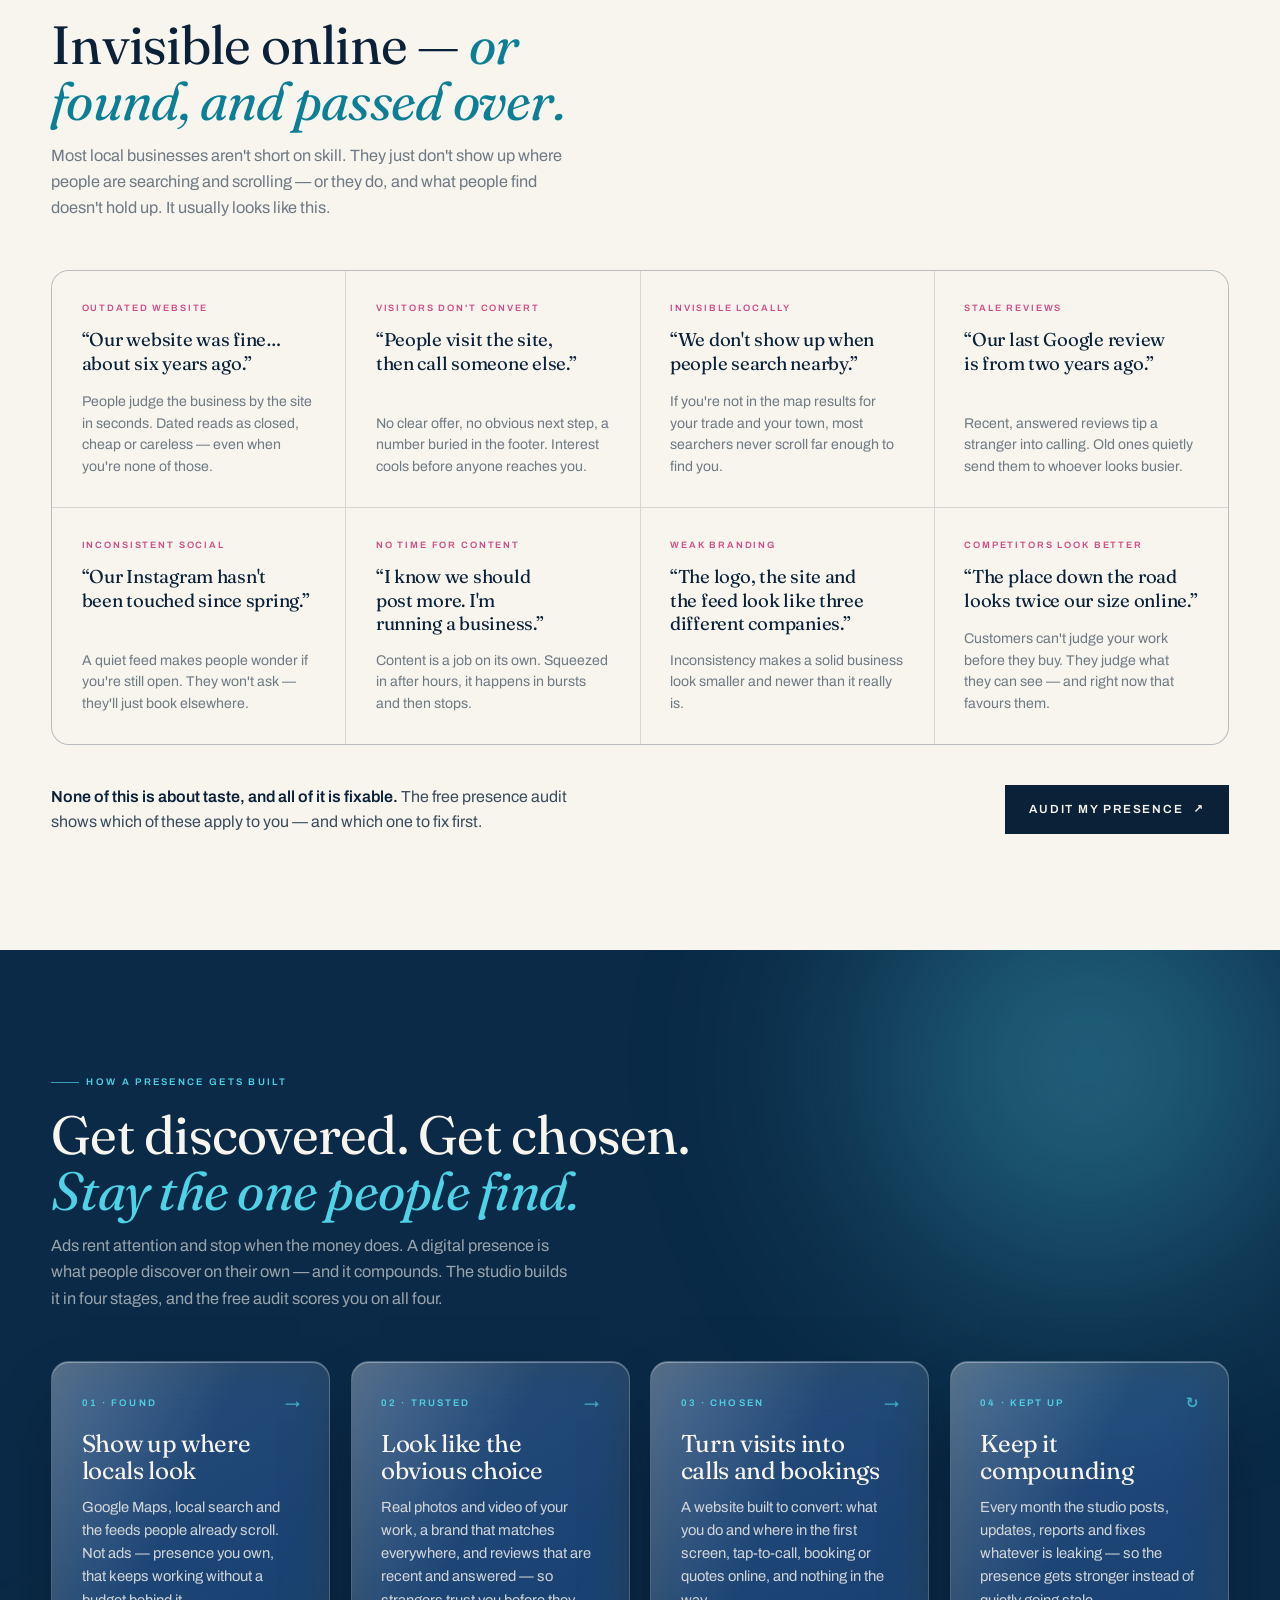
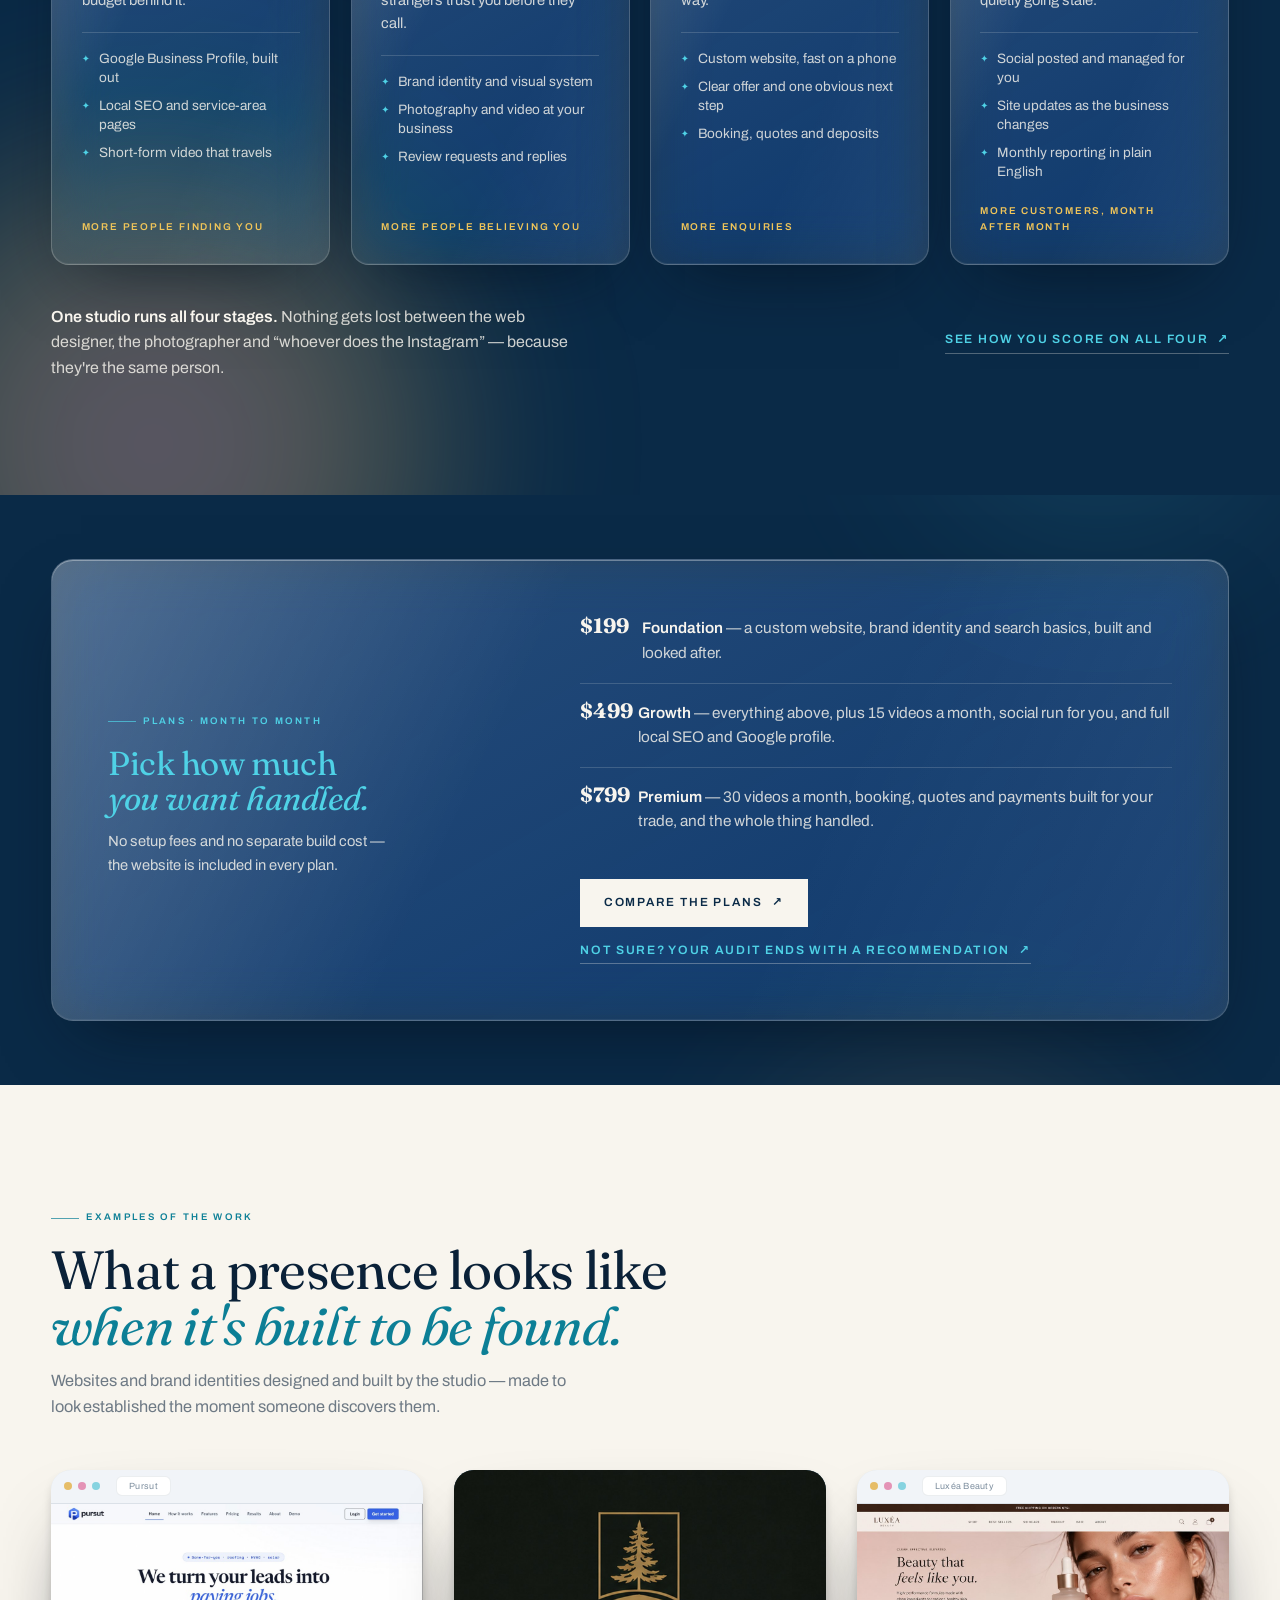
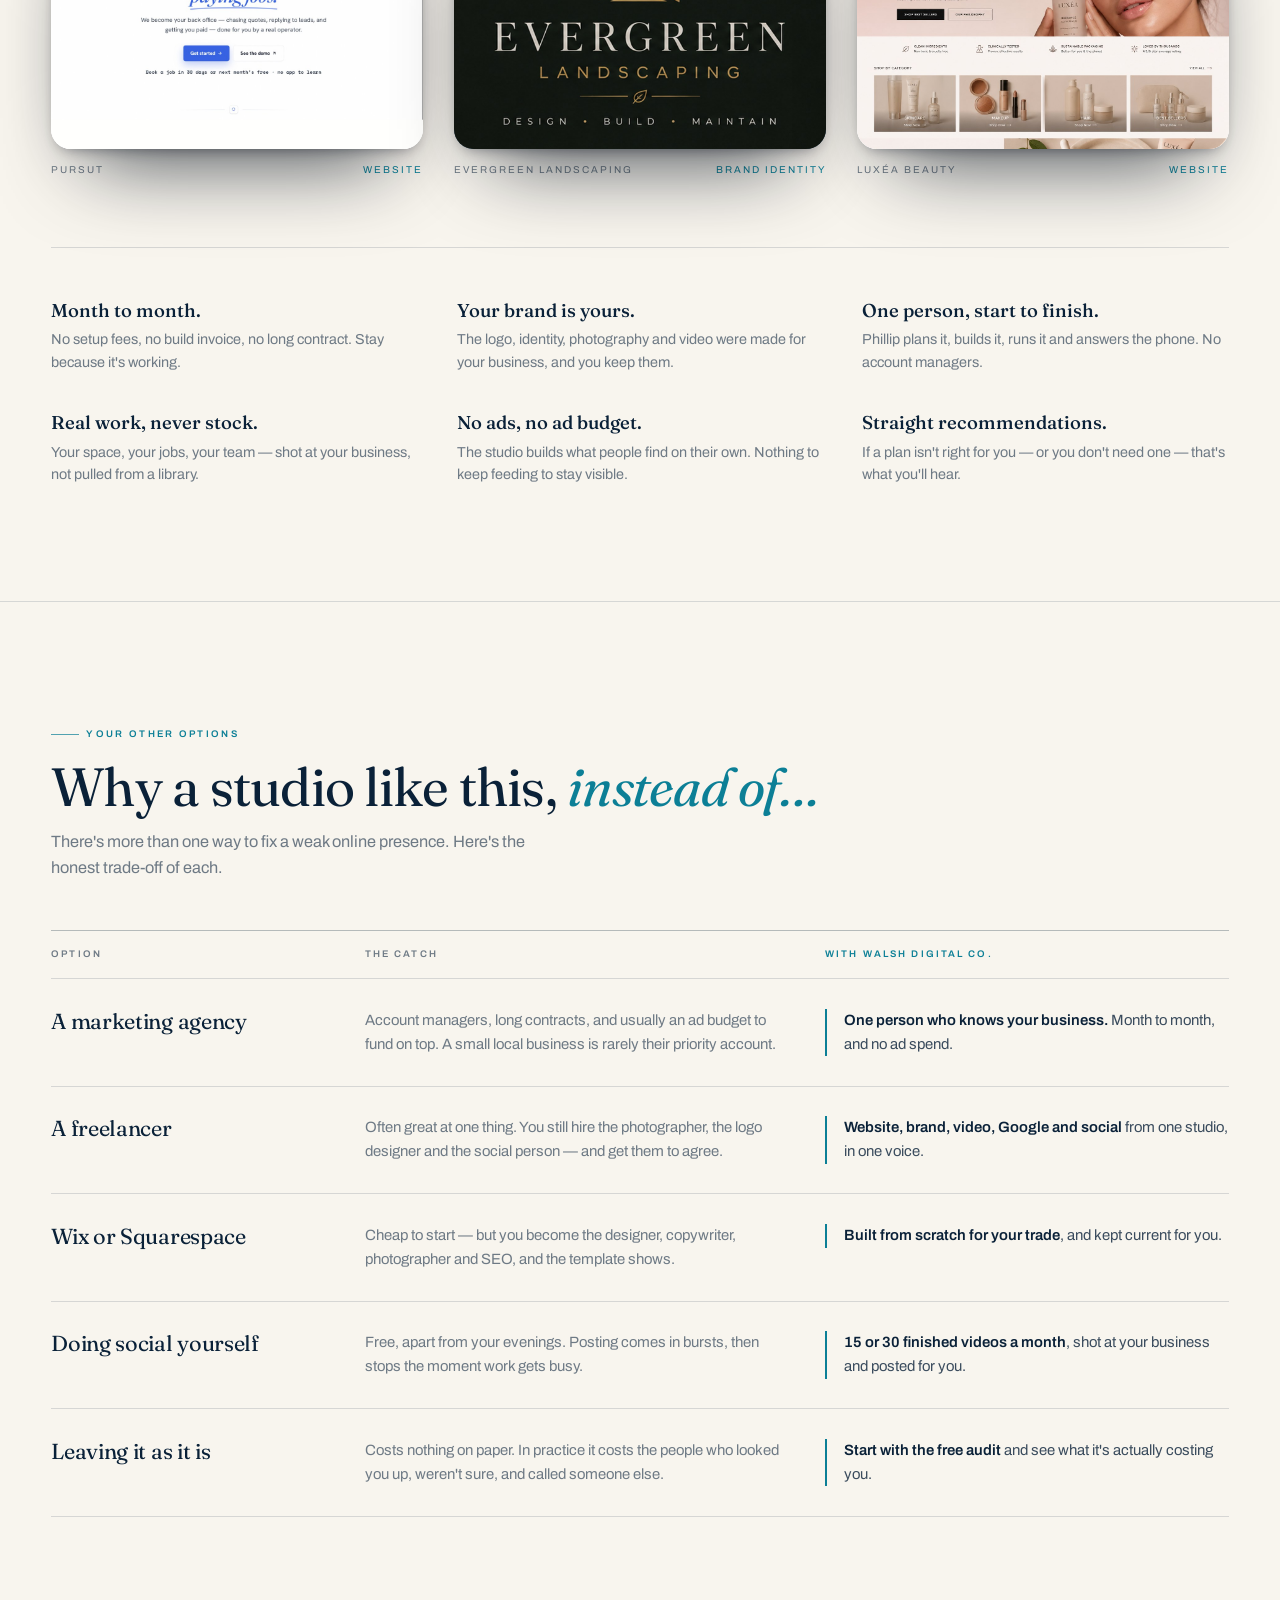
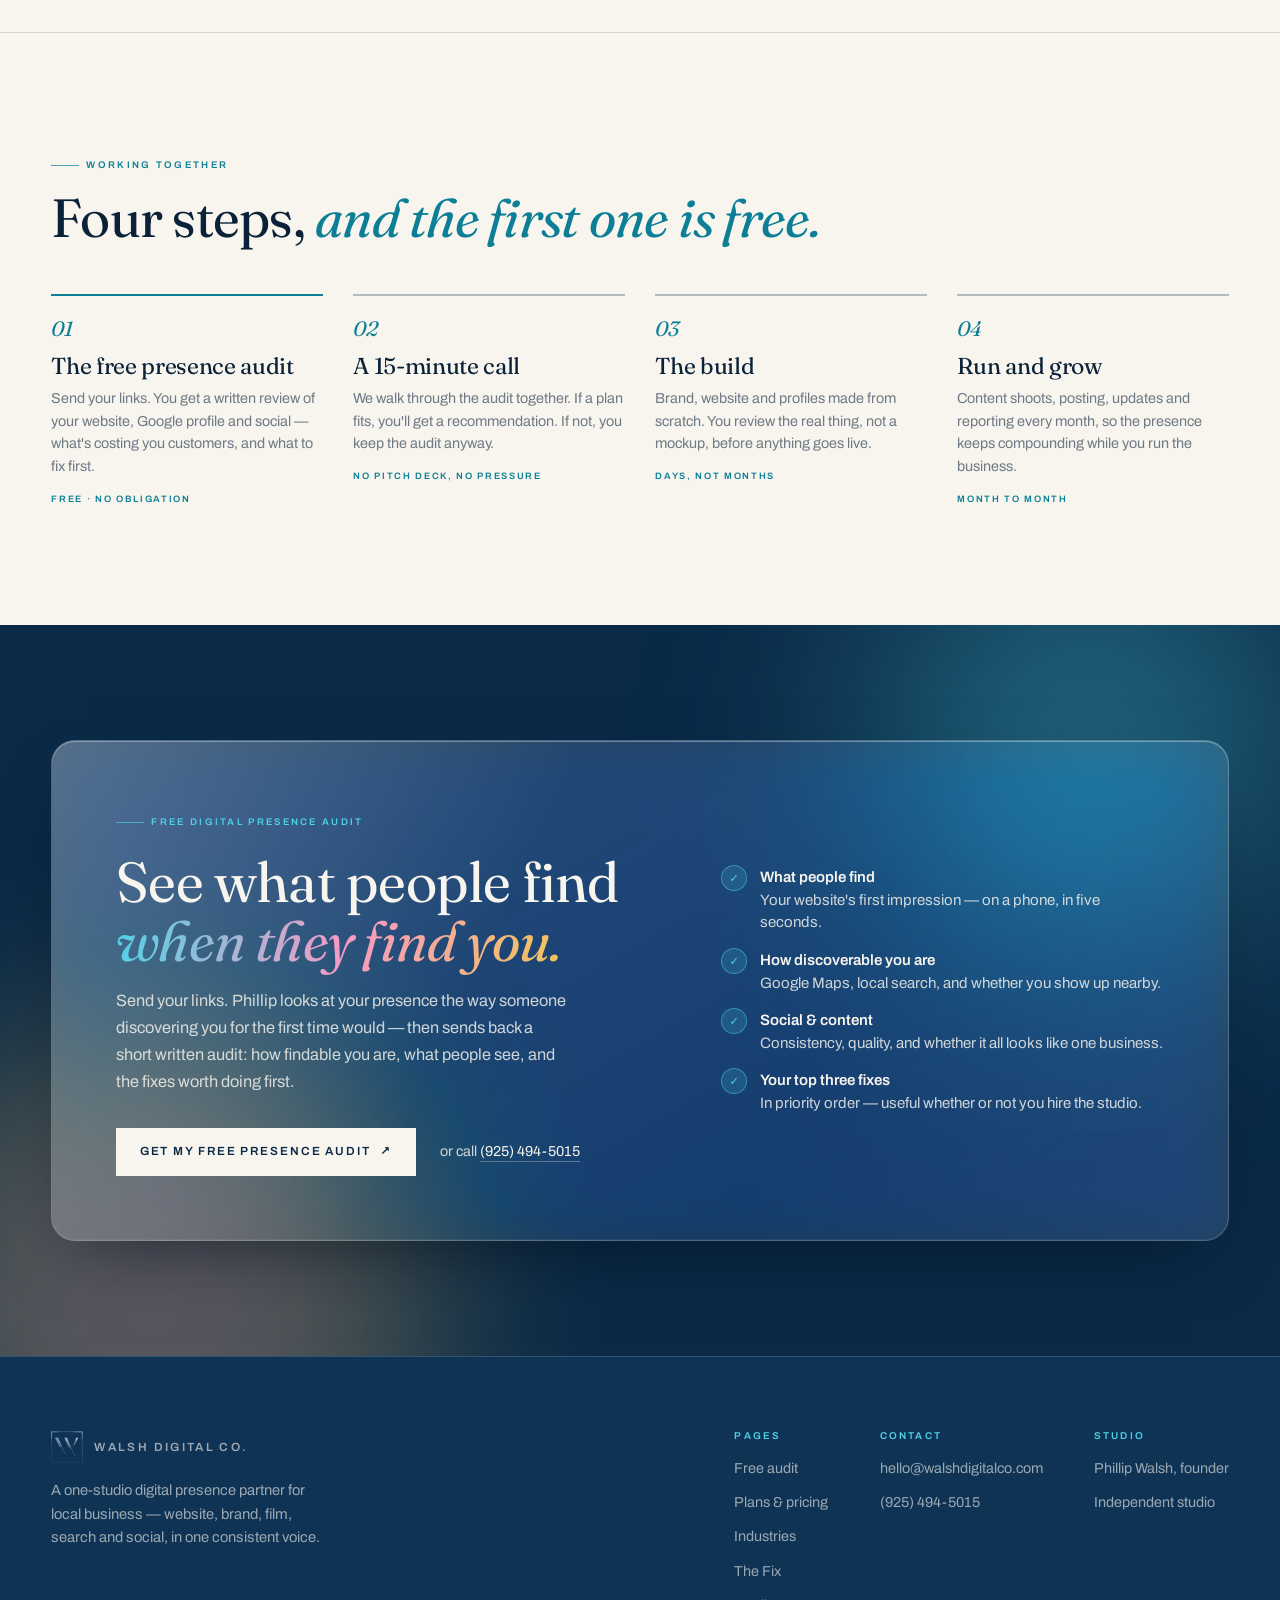
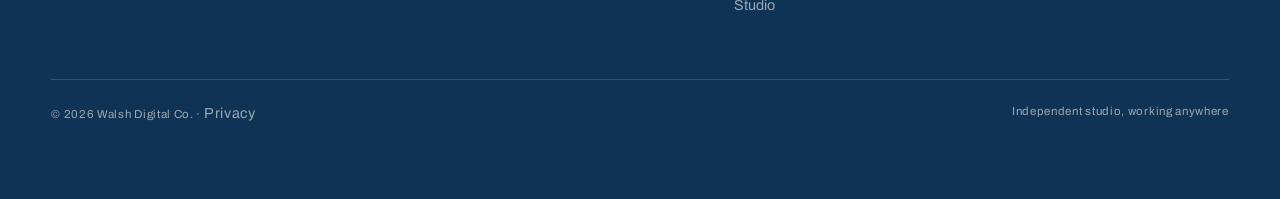
==== commit e13be836: "Lead with being discovered; show the work as examples, drop Peak - Hero: "Become the brand people fi" ====
--- a/index.html
+++ b/index.html
@@ -193,15 +193,15 @@
 
       <div class="film-copy">
         <div class="wrap load">
-          <span class="tag">Walsh Digital Co. &middot; for local businesses</span>
-          <h1 class="d1" id="filmTitle" style="margin-top:.32em;max-width:14ch">Turn local searches into <em class="ital grad">paying customers.</em></h1>
+          <span class="tag">Digital presence studio &middot; for local businesses</span>
+          <h1 class="d1" id="filmTitle" style="margin-top:.32em;max-width:13ch">Become the brand people <em class="ital grad">find, not look for.</em></h1>
           <p class="lead" style="margin-top:1.5em;max-width:54ch">
-            We build and run the website, Google profile, brand and social content for local
-            businesses — so when people look you up, they trust what they find and call you, not
-            the next name on the list.
+            Walsh Digital Co. builds and runs your whole digital presence — website, Google profile,
+            brand and social — so local customers discover you on their own, and you're the obvious
+            choice the moment they do.
           </p>
           <div class="hero-cta" style="display:flex;gap:14px;flex-wrap:wrap;margin-top:2.2em">
-            <a href="audit.html" class="btn">Get my free audit <span class="ar" aria-hidden="true">↗</span></a>
+            <a href="audit.html" class="btn">Get my free presence audit <span class="ar" aria-hidden="true">↗</span></a>
             <a href="services.html" class="btn btn--line">See plans &amp; pricing</a>
           </div>
           <p class="hero-trust"><span>Free, no obligation</span><span>Reviewed personally by Phillip</span><span>Month-to-month plans</span></p>
@@ -220,7 +220,7 @@
 
       <div class="ba-tabs" aria-hidden="true">
         <div class="ba-tab ba-tab--b"><span class="ba-tab-in"><span>Before</span><em>A typical local business site</em></span></div>
-        <div class="ba-tab ba-tab--a"><span class="ba-tab-in"><em>Concept redesign by Walsh Digital Co.</em><span>After</span></span></div>
+        <div class="ba-tab ba-tab--a"><span class="ba-tab-in"><em>Redesigned by Walsh Digital Co.</em><span>After</span></span></div>
       </div>
 
       <div class="ba-frame">
@@ -280,7 +280,6 @@
 
       <div class="ba-hud">
         <h2 class="ba-title">Same business. <em>A very different first impression.</em></h2>
-        <span class="ba-note">Concept piece &middot; Lumé is an illustrative brand, not a client</span>
         <div class="ba-track" aria-hidden="true"><i></i></div>
       </div>
 
@@ -310,9 +309,9 @@
     <div class="wrap">
       <div class="sh rise">
         <span class="svc-kind">Sound familiar?</span>
-        <h2 id="painsTitle">People find you. <em>Then they pick someone else.</em></h2>
-        <p>Most local businesses aren't short on skill — they're losing customers in the gap between
-           someone looking them up and someone picking up the phone. It usually looks like this.</p>
+        <h2 id="painsTitle">Invisible online — <em>or found, and passed over.</em></h2>
+        <p>Most local businesses aren't short on skill. They just don't show up where people are
+           searching and scrolling — or they do, and what people find doesn't hold up. It usually looks like this.</p>
       </div>
 
       <div class="pains rise" data-d="1">
@@ -366,9 +365,9 @@
       </div>
 
       <div class="pains-foot rise">
-        <p><strong>None of this is about taste, and all of it is fixable.</strong> The free audit shows
-           which of these are costing you — and which one to fix first.</p>
-        <a href="audit.html" class="btn">Find what's leaking <span class="ar" aria-hidden="true">↗</span></a>
+        <p><strong>None of this is about taste, and all of it is fixable.</strong> The free presence audit
+           shows which of these apply to you — and which one to fix first.</p>
+        <a href="audit.html" class="btn">Audit my presence <span class="ar" aria-hidden="true">↗</span></a>
       </div>
     </div>
   </section>
@@ -377,11 +376,11 @@
   <section class="sec dark aurora" id="how" aria-labelledby="howTitle">
     <div class="wrap">
       <div class="sh rise">
-        <span class="svc-kind">How we grow a local business</span>
-        <h2 id="howTitle">One system, from first search <em>to paying customer.</em></h2>
-        <p>A website on its own doesn't bring customers, and neither does a feed. What works is every
-           stage between &ldquo;never heard of you&rdquo; and &ldquo;booked&rdquo; pulling in the same
-           direction — so that's how the studio builds it.</p>
+        <span class="svc-kind">How a presence gets built</span>
+        <h2 id="howTitle">Get discovered. Get chosen. <em>Stay the one people find.</em></h2>
+        <p>Ads rent attention and stop when the money does. A digital presence is what people discover
+           on their own — and it compounds. The studio builds it in four stages, and the free audit
+           scores you on all four.</p>
       </div>
 
       <div class="flow">
@@ -438,7 +437,7 @@
       <div class="flow-note rise">
         <p><strong>One studio runs all four stages.</strong> Nothing gets lost between the web designer,
            the photographer and &ldquo;whoever does the Instagram&rdquo; — because they're the same person.</p>
-        <a href="build.html" class="ulink">The seven most common leaks <span aria-hidden="true">↗</span></a>
+        <a href="audit.html" class="ulink">See how you score on all four <span aria-hidden="true">↗</span></a>
       </div>
     </div>
   </section>
@@ -460,33 +459,26 @@
         </ul>
         <div class="band-acts">
           <a href="services.html" class="btn">Compare the plans <span class="ar" aria-hidden="true">↗</span></a>
-          <a href="audit.html" class="ulink">Not sure? The audit ends with a recommendation <span aria-hidden="true">↗</span></a>
-        </div>
-      </div>
-      </div>
-    </div>
-  </section>
-
-  <!-- 5 · proof, honestly labelled.
-       Evergreen and Luxéa are concepts (commit 9f53f98). Keep the chips on them:
-       unlabelled, they read as claimed client work. The Pristine tile was dropped
-       because its Google profile screenshot shows a review count and rating that
-       would read as a result the studio produced. -->
+          <a href="audit.html" class="ulink">Not sure? Your audit ends with a recommendation <span aria-hidden="true">↗</span></a>
+        </div>
+      </div>
+      </div>
+    </div>
+  </section>
+
+  <!-- 5 · examples of the work — every piece designed and built by Phillip -->
   <section class="sec light" id="work" aria-labelledby="workTitle">
     <div class="wrap">
       <div class="sh rise">
-        <span class="svc-kind">The work, honestly labelled</span>
-        <h2 id="workTitle">Real clients. <em>Clearly marked concepts.</em></h2>
-        <p>Walsh Digital Co. is a young studio, so there are no borrowed logos or invented testimonials
-           here. This is exactly what exists: client work that shipped, and concept pieces that show
-           how the studio thinks — marked as such.</p>
-      </div>
-
-      <p class="proof-lbl rise">Client work</p>
-      <div class="proof rise" data-d="1">
+        <span class="svc-kind">Examples of the work</span>
+        <h2 id="workTitle">What a presence looks like <em>when it's built to be found.</em></h2>
+        <p>Websites and brand identities designed and built by the studio — made to look established
+           the moment someone discovers them.</p>
+      </div>
+
+      <div class="proof proof--three rise" data-d="1">
         <figure>
           <div class="reel-shot reel-shot--web">
-            <span class="work-flag work-flag--client">Client</span>
             <div class="reel-bar" aria-hidden="true"><i></i><i></i><i></i><span class="reel-url">Pursut</span></div>
             <div class="reel-media"><img src="assets/work-pursut.jpg" alt="Pursut — website by Walsh Digital Co." loading="lazy" onerror="this.remove()"></div>
           </div>
@@ -494,29 +486,16 @@
         </figure>
         <figure>
           <div class="reel-shot">
-            <span class="work-flag work-flag--client">Client</span>
-            <img src="assets/work-peak.jpg" alt="Peak Pure &amp; Natural — social content by Walsh Digital Co." loading="lazy" style="object-position:50% 0" onerror="this.remove()">
+            <img src="assets/work-evergreen.jpg" alt="Evergreen Landscaping — brand identity by Walsh Digital Co." loading="lazy" onerror="this.remove()">
           </div>
-          <figcaption class="reel-cap"><span>Peak Pure &amp; Natural</span><span>Social &amp; content</span></figcaption>
-        </figure>
-      </div>
-
-      <p class="proof-lbl rise">Concept work — not clients</p>
-      <div class="proof proof--concept rise" data-d="1">
-        <figure>
-          <div class="reel-shot">
-            <span class="work-flag">Concept</span>
-            <img src="assets/work-evergreen.jpg" alt="Evergreen Landscaping — brand identity concept" loading="lazy" onerror="this.remove()">
-          </div>
-          <figcaption class="reel-cap"><span>Evergreen Landscaping</span><span>Brand identity concept</span></figcaption>
+          <figcaption class="reel-cap"><span>Evergreen Landscaping</span><span>Brand identity</span></figcaption>
         </figure>
         <figure>
           <div class="reel-shot reel-shot--web">
-            <span class="work-flag">Concept</span>
             <div class="reel-bar" aria-hidden="true"><i></i><i></i><i></i><span class="reel-url">Luxéa Beauty</span></div>
-            <div class="reel-media"><img src="assets/work-luxea.jpg" alt="Luxéa Beauty — website concept" loading="lazy" onerror="this.remove()"></div>
+            <div class="reel-media"><img src="assets/work-luxea.jpg" alt="Luxéa Beauty — website by Walsh Digital Co." loading="lazy" onerror="this.remove()"></div>
           </div>
-          <figcaption class="reel-cap"><span>Luxéa Beauty</span><span>Website concept</span></figcaption>
+          <figcaption class="reel-cap"><span>Luxéa Beauty</span><span>Website</span></figcaption>
         </figure>
       </div>
 
@@ -586,7 +565,7 @@
       <ol class="steps rise" data-d="1">
         <li>
           <span class="n">01</span>
-          <h3>The free audit</h3>
+          <h3>The free presence audit</h3>
           <p>Send your links. You get a written review of your website, Google profile and social — what's
              costing you customers, and what to fix first.</p>
           <span class="when">Free &middot; no obligation</span>
@@ -668,19 +647,19 @@
     <div class="wrap">
       <div class="ask glass">
         <div class="rise">
-          <span class="svc-kind">Free business audit</span>
-          <h2 id="askTitle" style="margin-top:.4em">Find out what's costing you <em class="ital grad">customers.</em></h2>
-          <p class="lead">Send your website and social links. Phillip reviews them the way a new customer
-             would, then sends back a short written audit — what's working, what's leaking, and the fixes
-             worth doing first.</p>
+          <span class="svc-kind">Free digital presence audit</span>
+          <h2 id="askTitle" style="margin-top:.4em">See what people find <em class="ital grad">when they find you.</em></h2>
+          <p class="lead">Send your links. Phillip looks at your presence the way someone discovering you
+             for the first time would — then sends back a short written audit: how findable you are, what
+             people see, and the fixes worth doing first.</p>
           <div class="ask-acts">
-            <a href="audit.html" class="btn">Get my free audit <span class="ar" aria-hidden="true">↗</span></a>
+            <a href="audit.html" class="btn">Get my free presence audit <span class="ar" aria-hidden="true">↗</span></a>
             <span class="ask-alt">or call <a href="tel:+19254945015">(925) 494-5015</a></span>
           </div>
         </div>
         <ul class="gets rise" data-d="1">
-          <li><span><b>Website first impression</b>Headline, offer, calls to action, mobile and speed.</span></li>
-          <li><span><b>Google &amp; local search</b>Your profile, reviews, and how you show up nearby.</span></li>
+          <li><span><b>What people find</b>Your website's first impression — on a phone, in five seconds.</span></li>
+          <li><span><b>How discoverable you are</b>Google Maps, local search, and whether you show up nearby.</span></li>
           <li><span><b>Social &amp; content</b>Consistency, quality, and whether it all looks like one business.</span></li>
           <li><span><b>Your top three fixes</b>In priority order — useful whether or not you hire the studio.</span></li>
         </ul>
--- a/assets/site.css
+++ b/assets/site.css
@@ -1153,6 +1153,9 @@
 .work-flag--client{background:#4fd2e6;color:#06303a}
 /* on browser-framed shots the chip sits in the empty right of the bar, clear of the url */
 .reel-shot--web .work-flag{top:6px;left:auto;right:12px;padding:.45em .85em}
+.proof--three{grid-template-columns:repeat(3,minmax(0,1fr))}
+.proof--three .reel-shot{aspect-ratio:4/3}
+@media(max-width:900px){.proof--three{grid-template-columns:1fr 1fr}}
 @media(max-width:700px){.proof{grid-template-columns:1fr}}
 
 .promise{display:grid;grid-template-columns:repeat(3,minmax(0,1fr));gap:clamp(24px,3vw,44px);
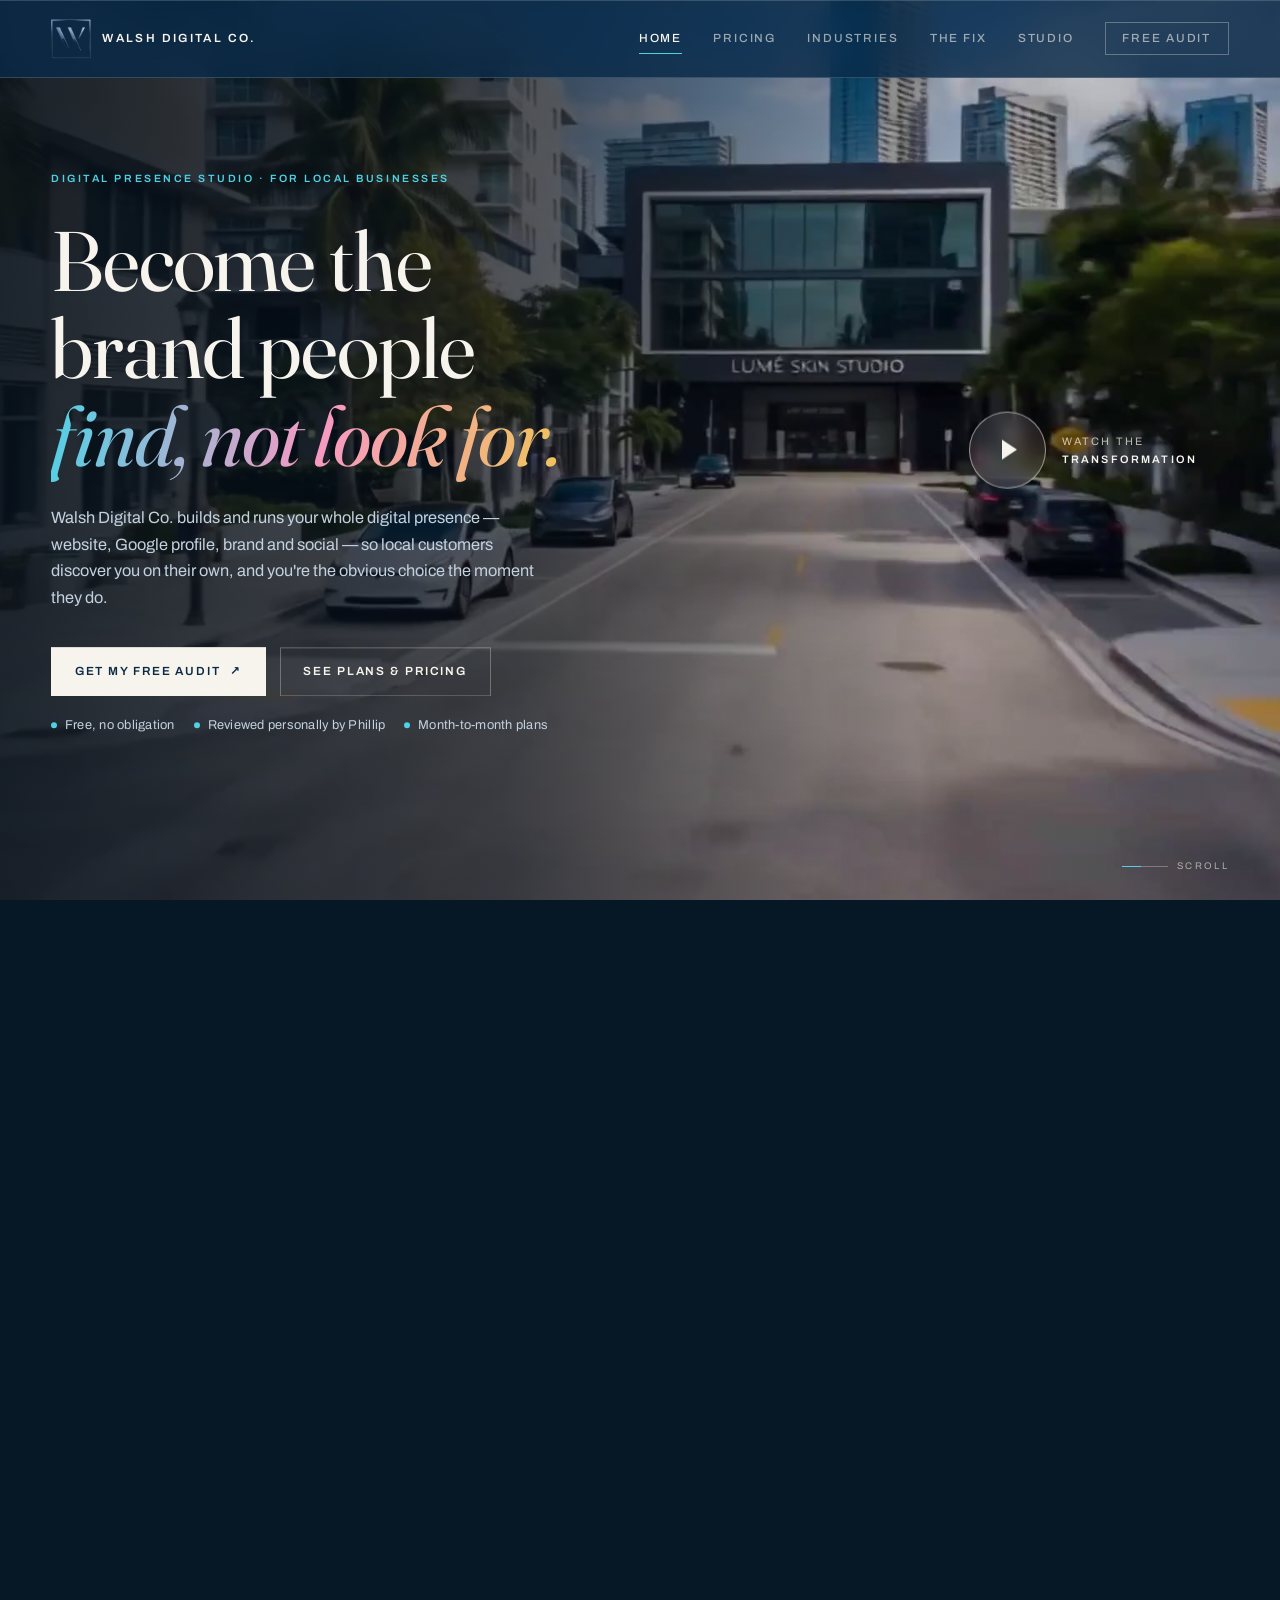
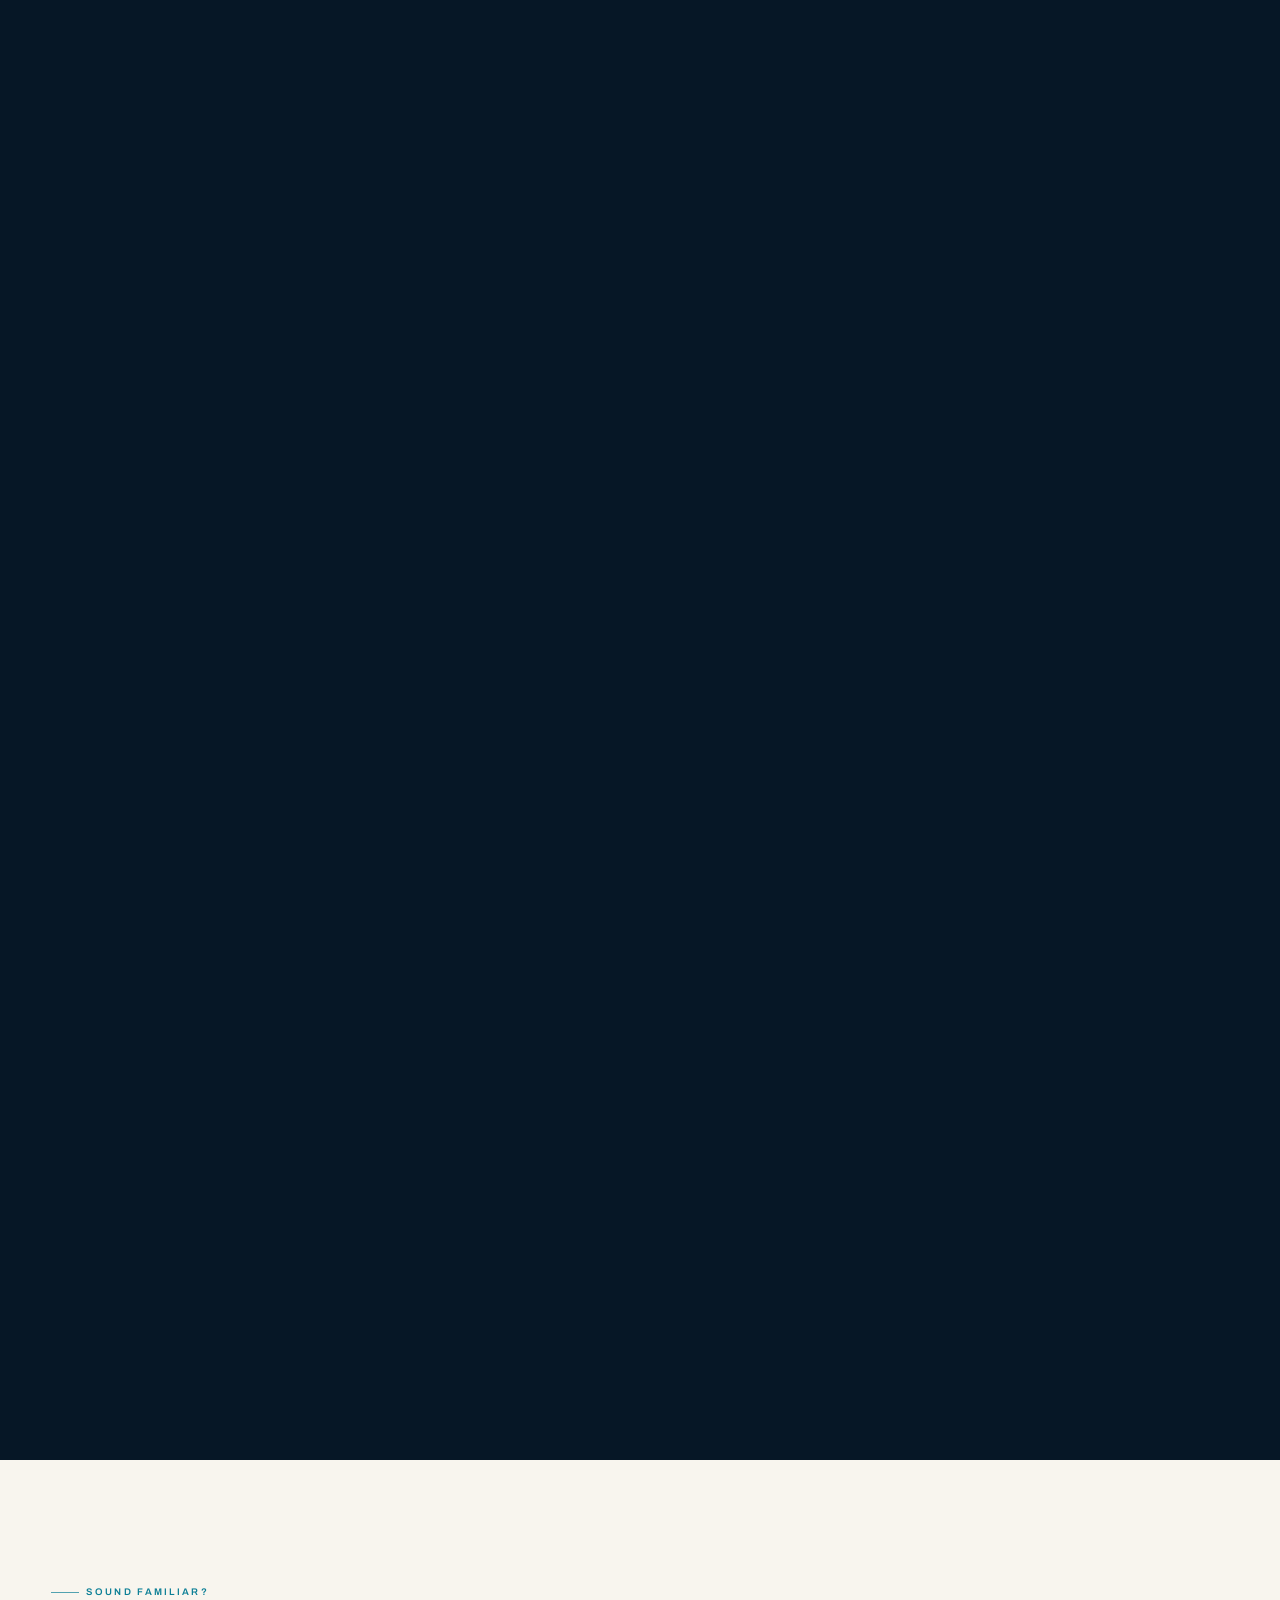
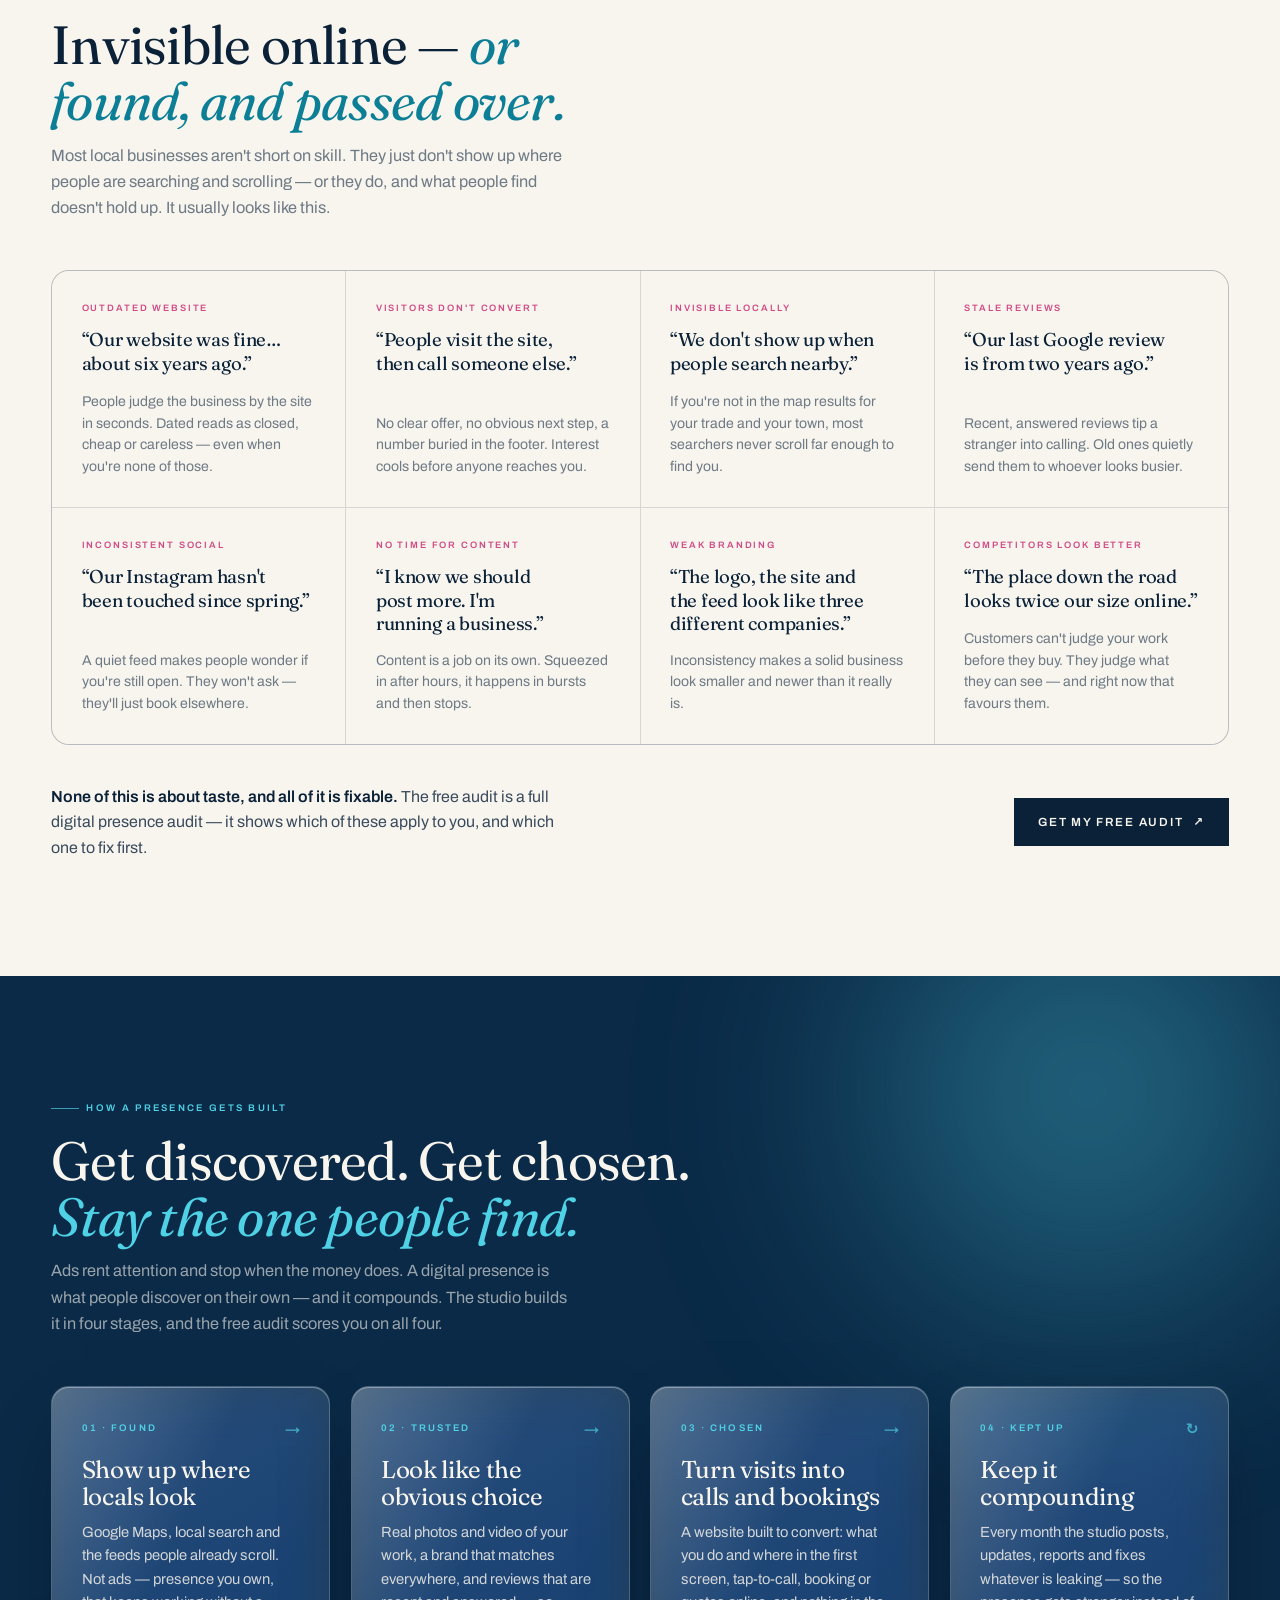
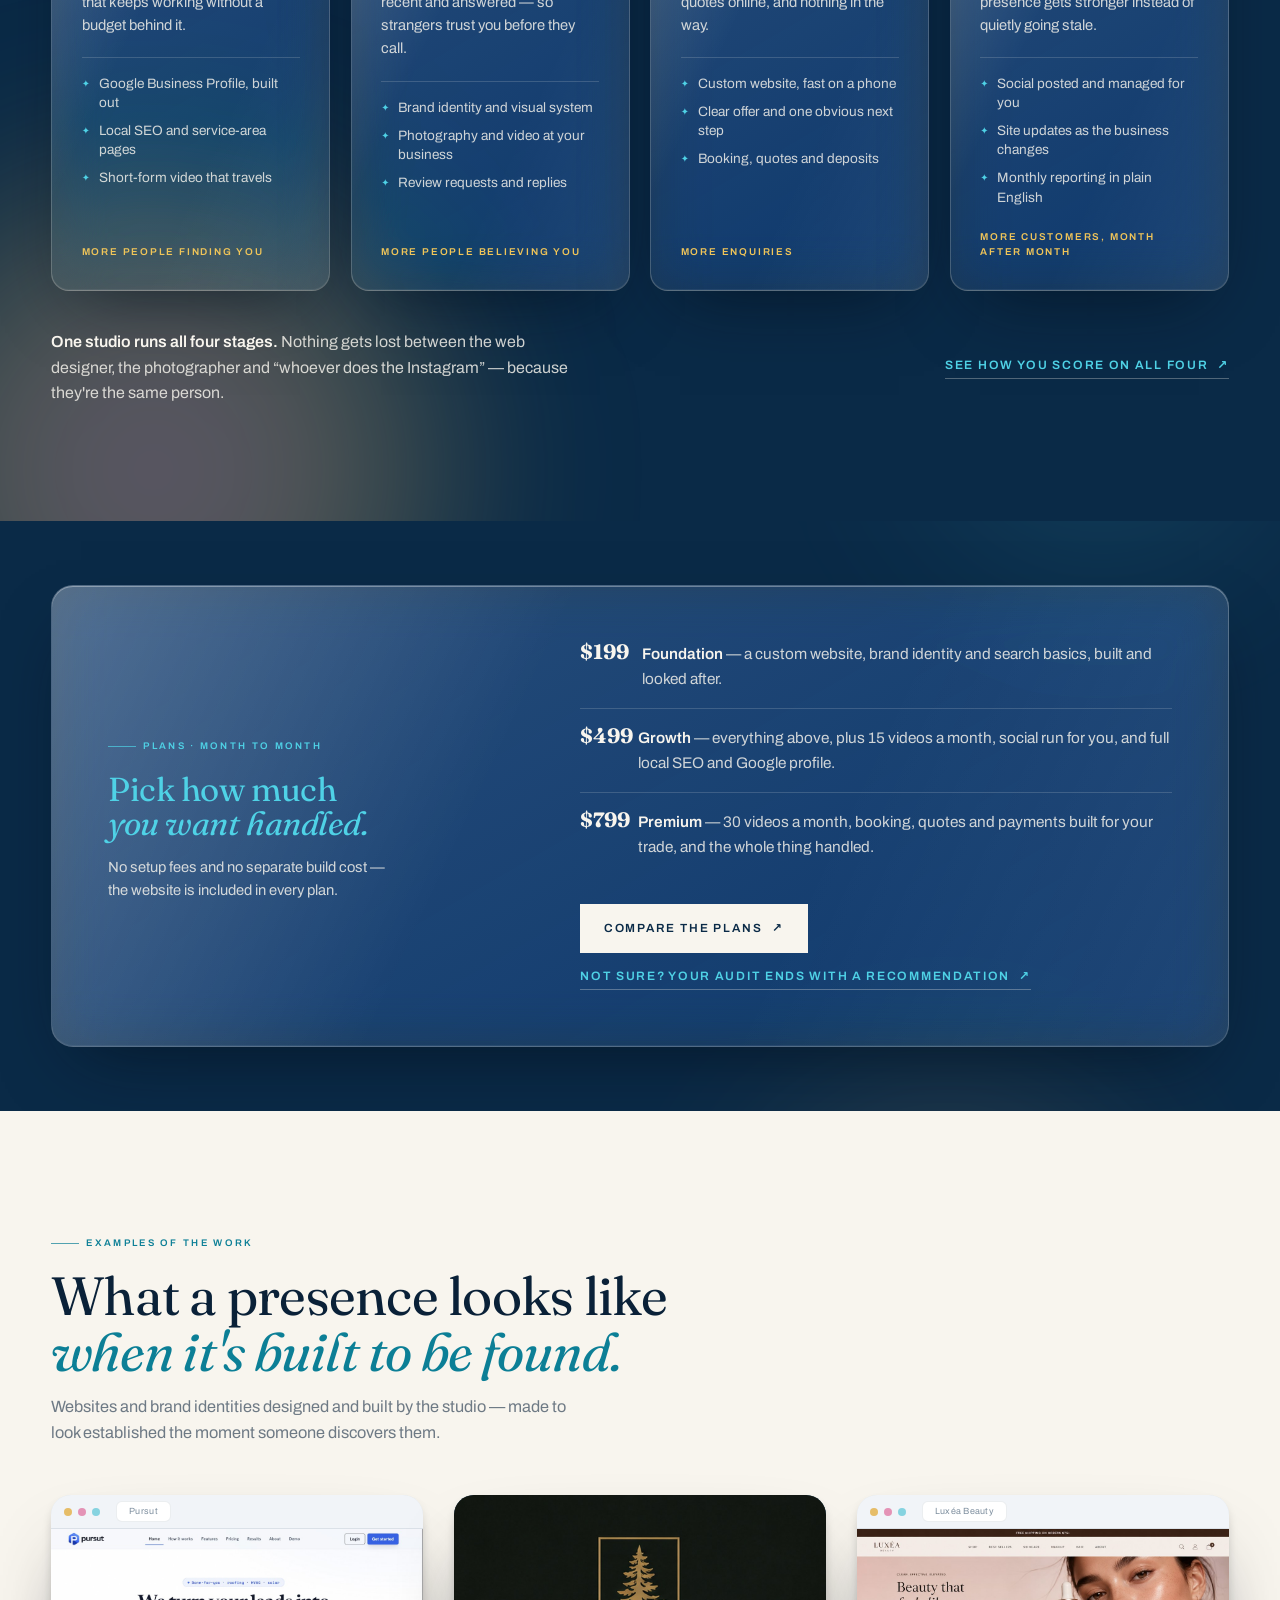
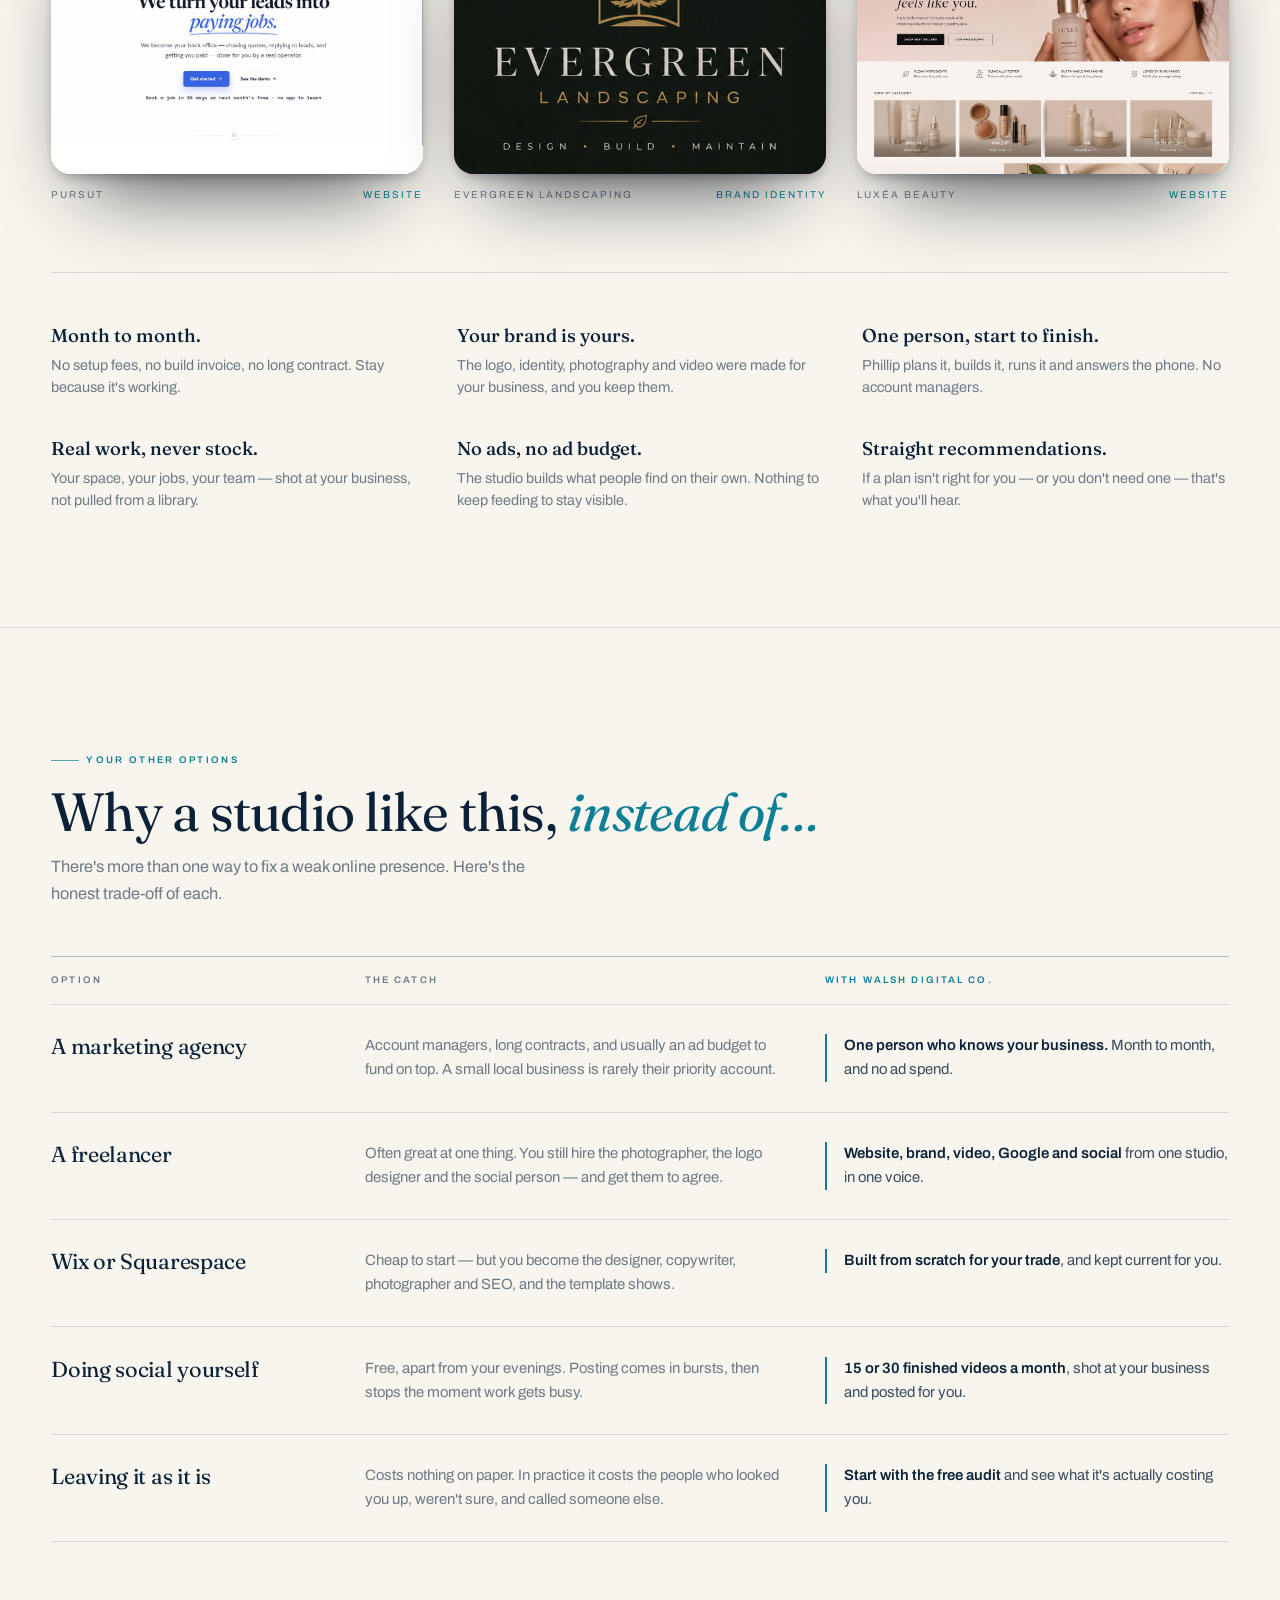
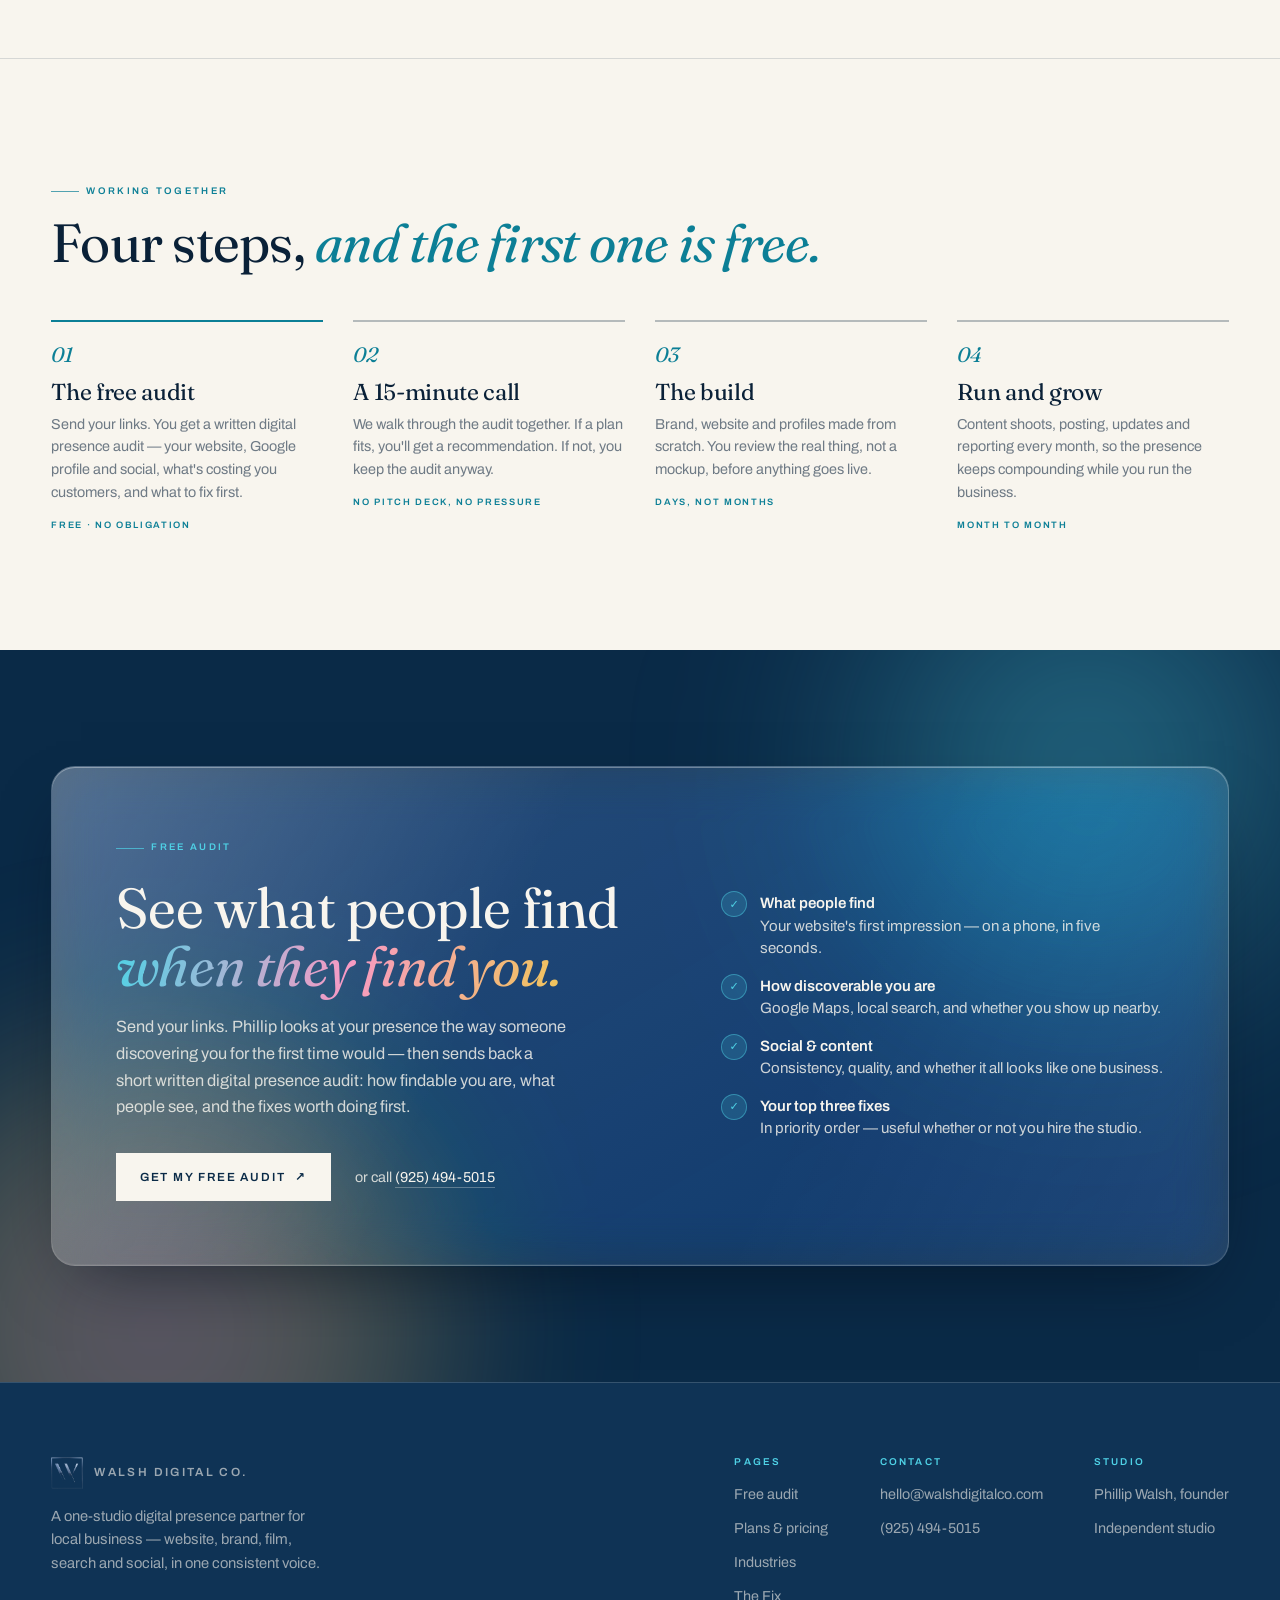
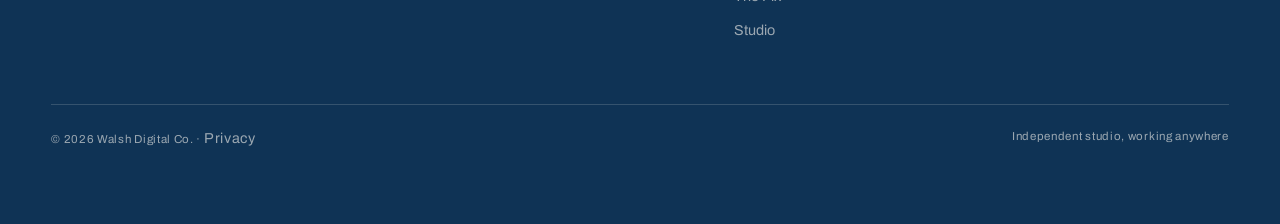
==== commit 0b2e4605: "Call it the free audit; describe it as a digital presence audit Co-Authored-By: Claude Opus 5 <norep" ====
--- a/index.html
+++ b/index.html
@@ -201,7 +201,7 @@
             choice the moment they do.
           </p>
           <div class="hero-cta" style="display:flex;gap:14px;flex-wrap:wrap;margin-top:2.2em">
-            <a href="audit.html" class="btn">Get my free presence audit <span class="ar" aria-hidden="true">↗</span></a>
+            <a href="audit.html" class="btn">Get my free audit <span class="ar" aria-hidden="true">↗</span></a>
             <a href="services.html" class="btn btn--line">See plans &amp; pricing</a>
           </div>
           <p class="hero-trust"><span>Free, no obligation</span><span>Reviewed personally by Phillip</span><span>Month-to-month plans</span></p>
@@ -365,9 +365,9 @@
       </div>
 
       <div class="pains-foot rise">
-        <p><strong>None of this is about taste, and all of it is fixable.</strong> The free presence audit
-           shows which of these apply to you — and which one to fix first.</p>
-        <a href="audit.html" class="btn">Audit my presence <span class="ar" aria-hidden="true">↗</span></a>
+        <p><strong>None of this is about taste, and all of it is fixable.</strong> The free audit is a
+           full digital presence audit — it shows which of these apply to you, and which one to fix first.</p>
+        <a href="audit.html" class="btn">Get my free audit <span class="ar" aria-hidden="true">↗</span></a>
       </div>
     </div>
   </section>
@@ -565,9 +565,9 @@
       <ol class="steps rise" data-d="1">
         <li>
           <span class="n">01</span>
-          <h3>The free presence audit</h3>
-          <p>Send your links. You get a written review of your website, Google profile and social — what's
-             costing you customers, and what to fix first.</p>
+          <h3>The free audit</h3>
+          <p>Send your links. You get a written digital presence audit — your website, Google profile and
+             social, what's costing you customers, and what to fix first.</p>
           <span class="when">Free &middot; no obligation</span>
         </li>
         <li>
@@ -647,13 +647,13 @@
     <div class="wrap">
       <div class="ask glass">
         <div class="rise">
-          <span class="svc-kind">Free digital presence audit</span>
+          <span class="svc-kind">Free audit</span>
           <h2 id="askTitle" style="margin-top:.4em">See what people find <em class="ital grad">when they find you.</em></h2>
           <p class="lead">Send your links. Phillip looks at your presence the way someone discovering you
-             for the first time would — then sends back a short written audit: how findable you are, what
-             people see, and the fixes worth doing first.</p>
+             for the first time would — then sends back a short written digital presence audit: how findable you
+             are, what people see, and the fixes worth doing first.</p>
           <div class="ask-acts">
-            <a href="audit.html" class="btn">Get my free presence audit <span class="ar" aria-hidden="true">↗</span></a>
+            <a href="audit.html" class="btn">Get my free audit <span class="ar" aria-hidden="true">↗</span></a>
             <span class="ask-alt">or call <a href="tel:+19254945015">(925) 494-5015</a></span>
           </div>
         </div>
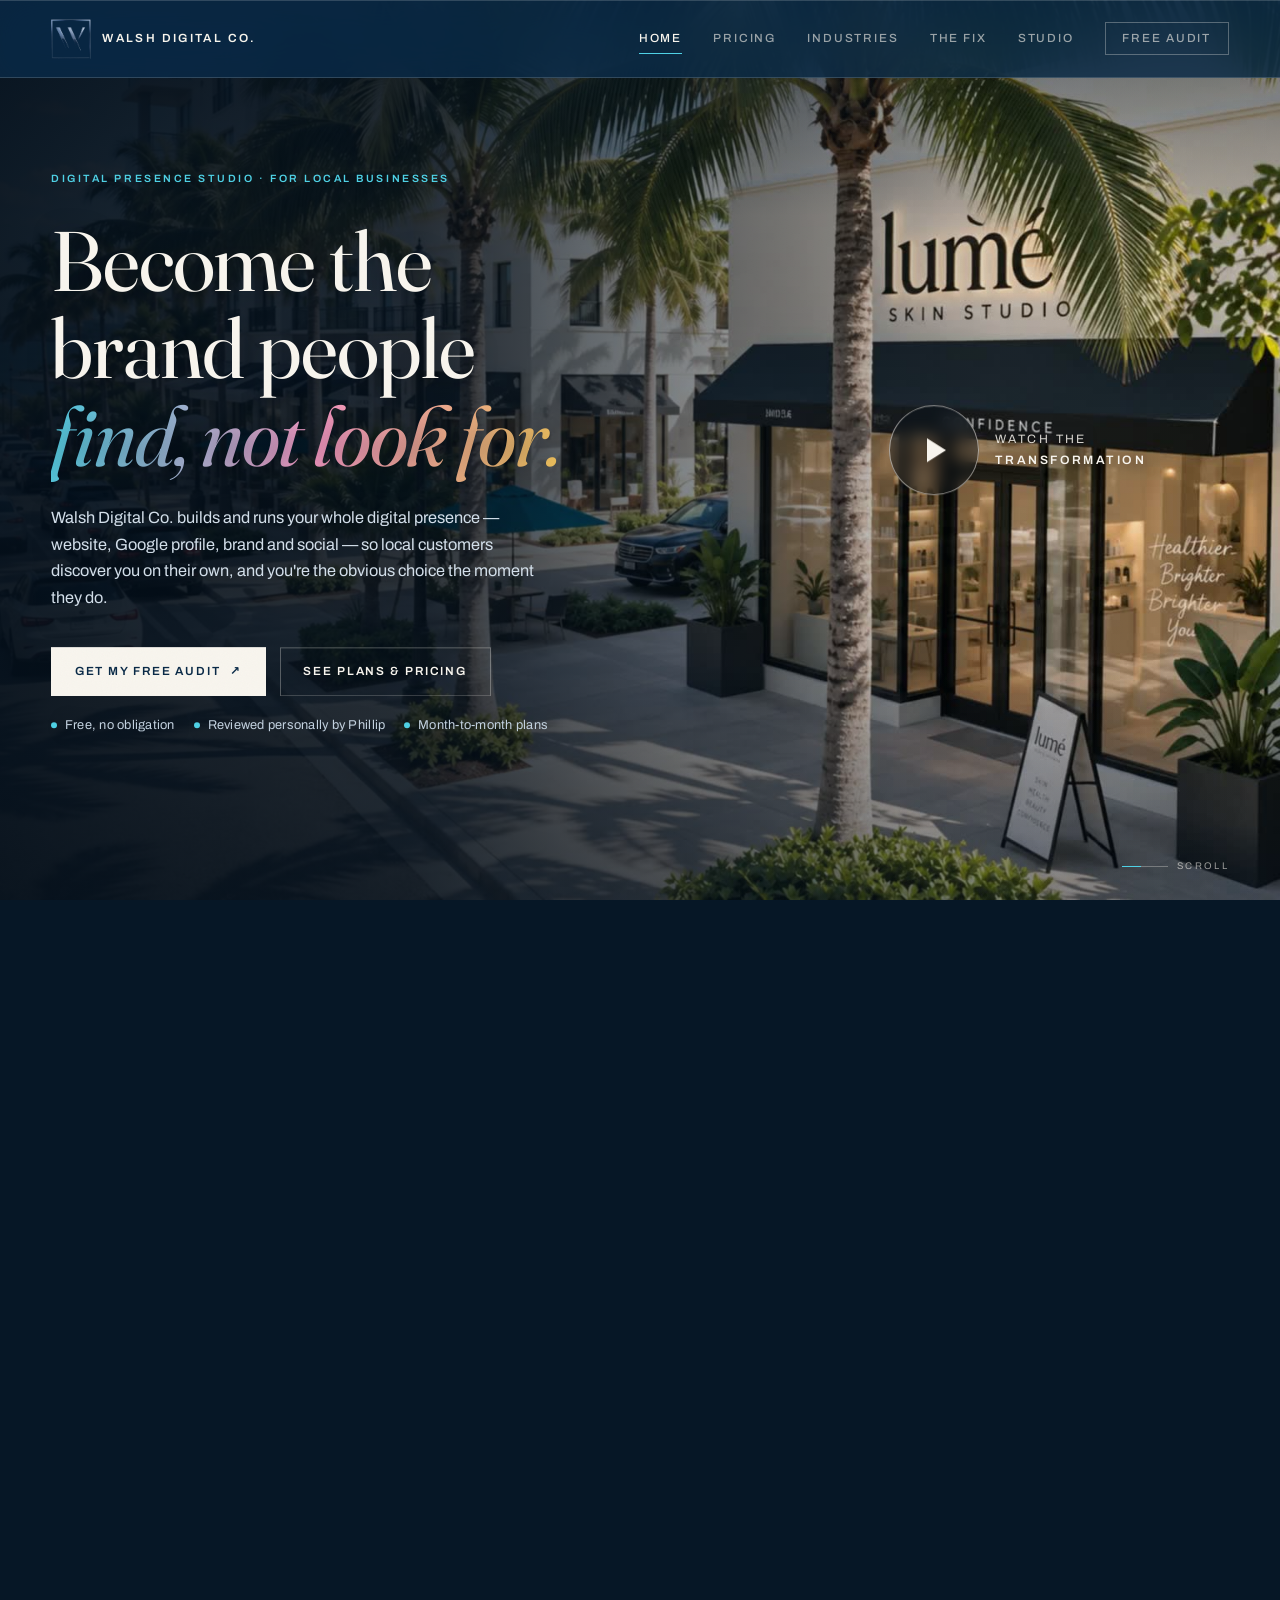
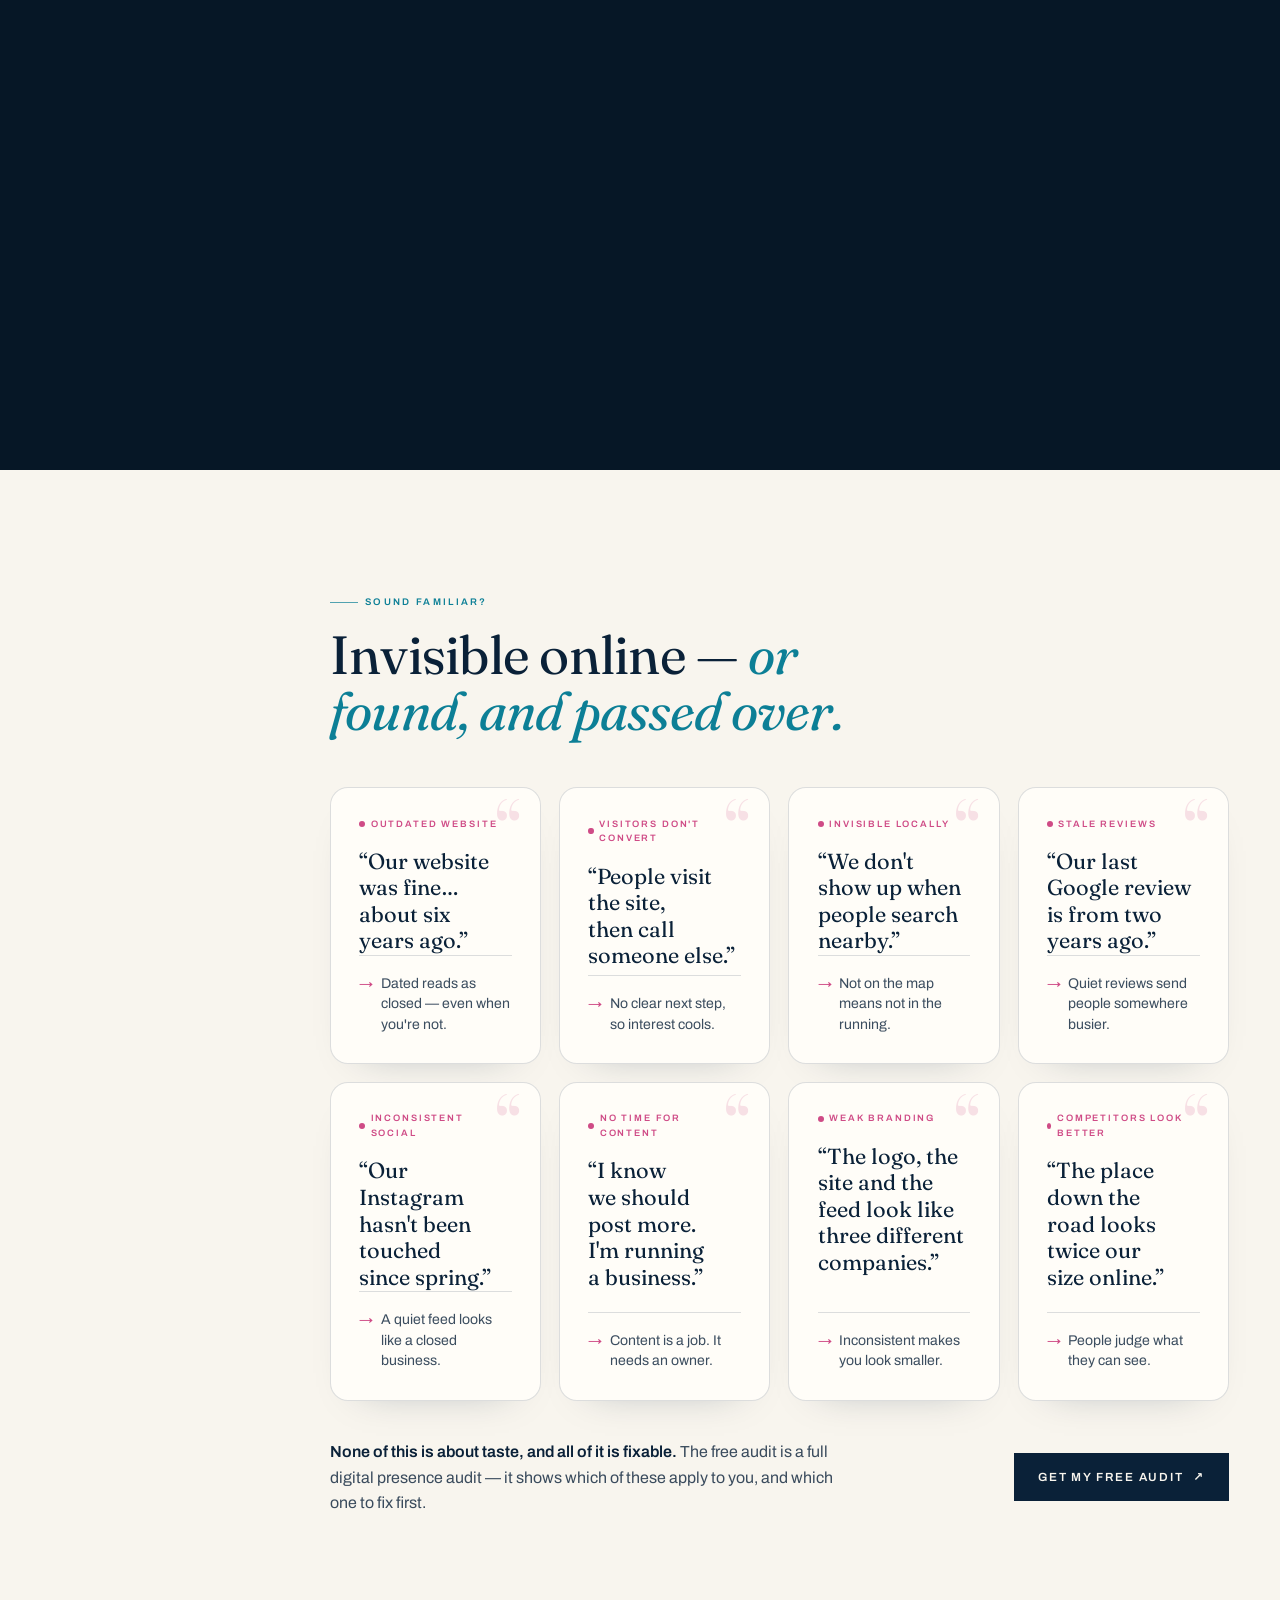
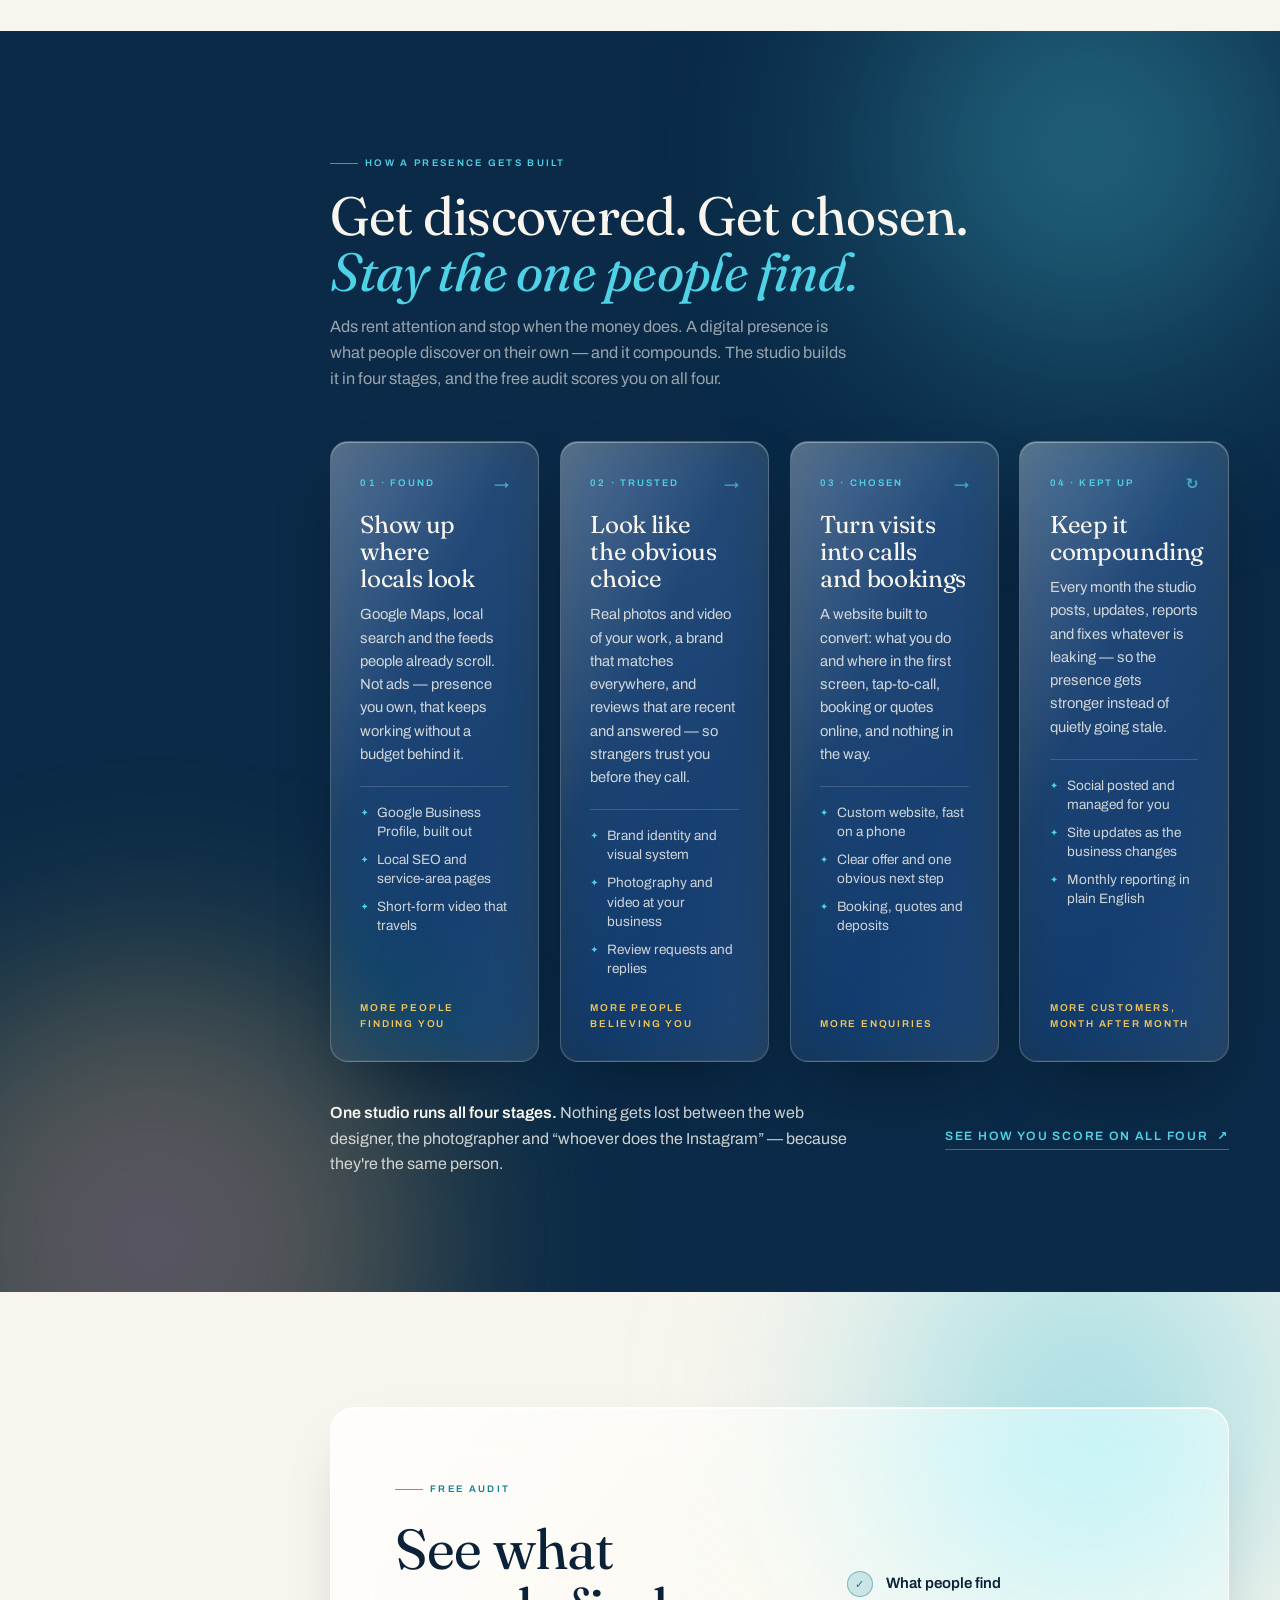
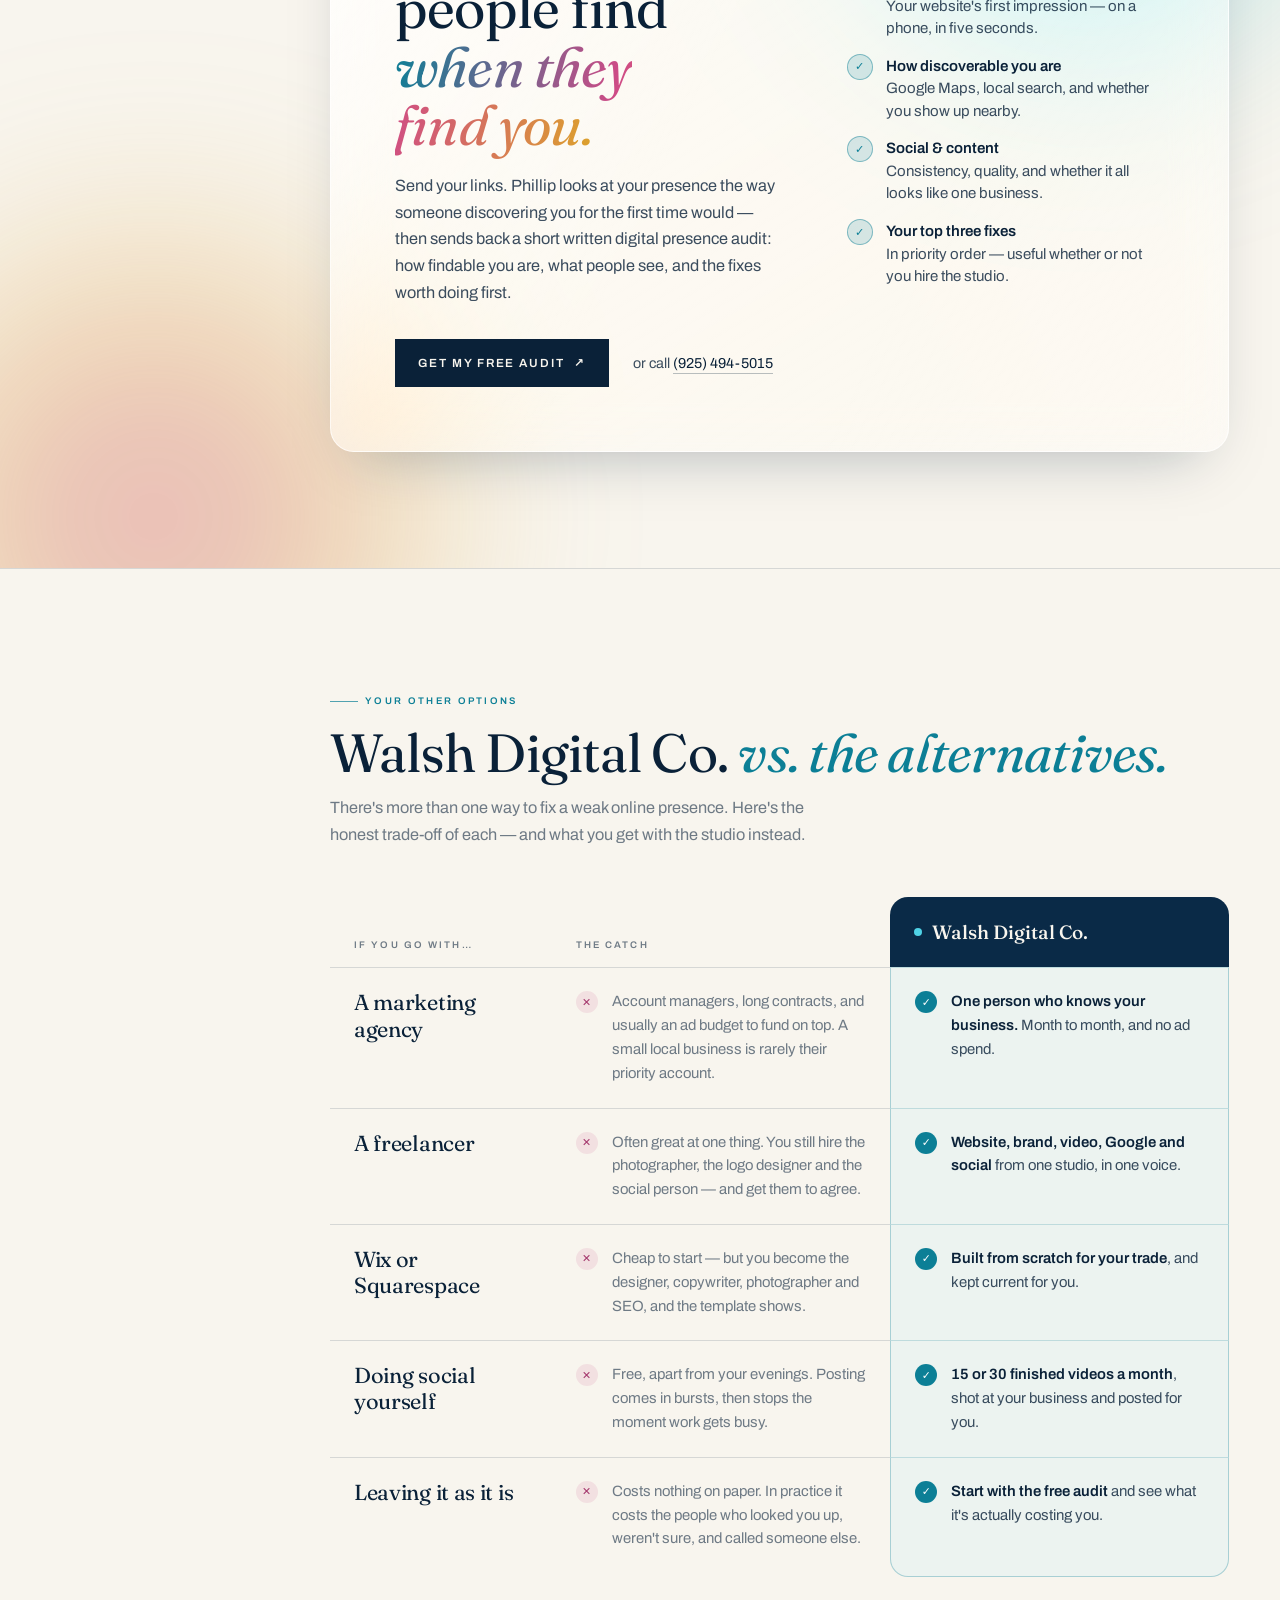
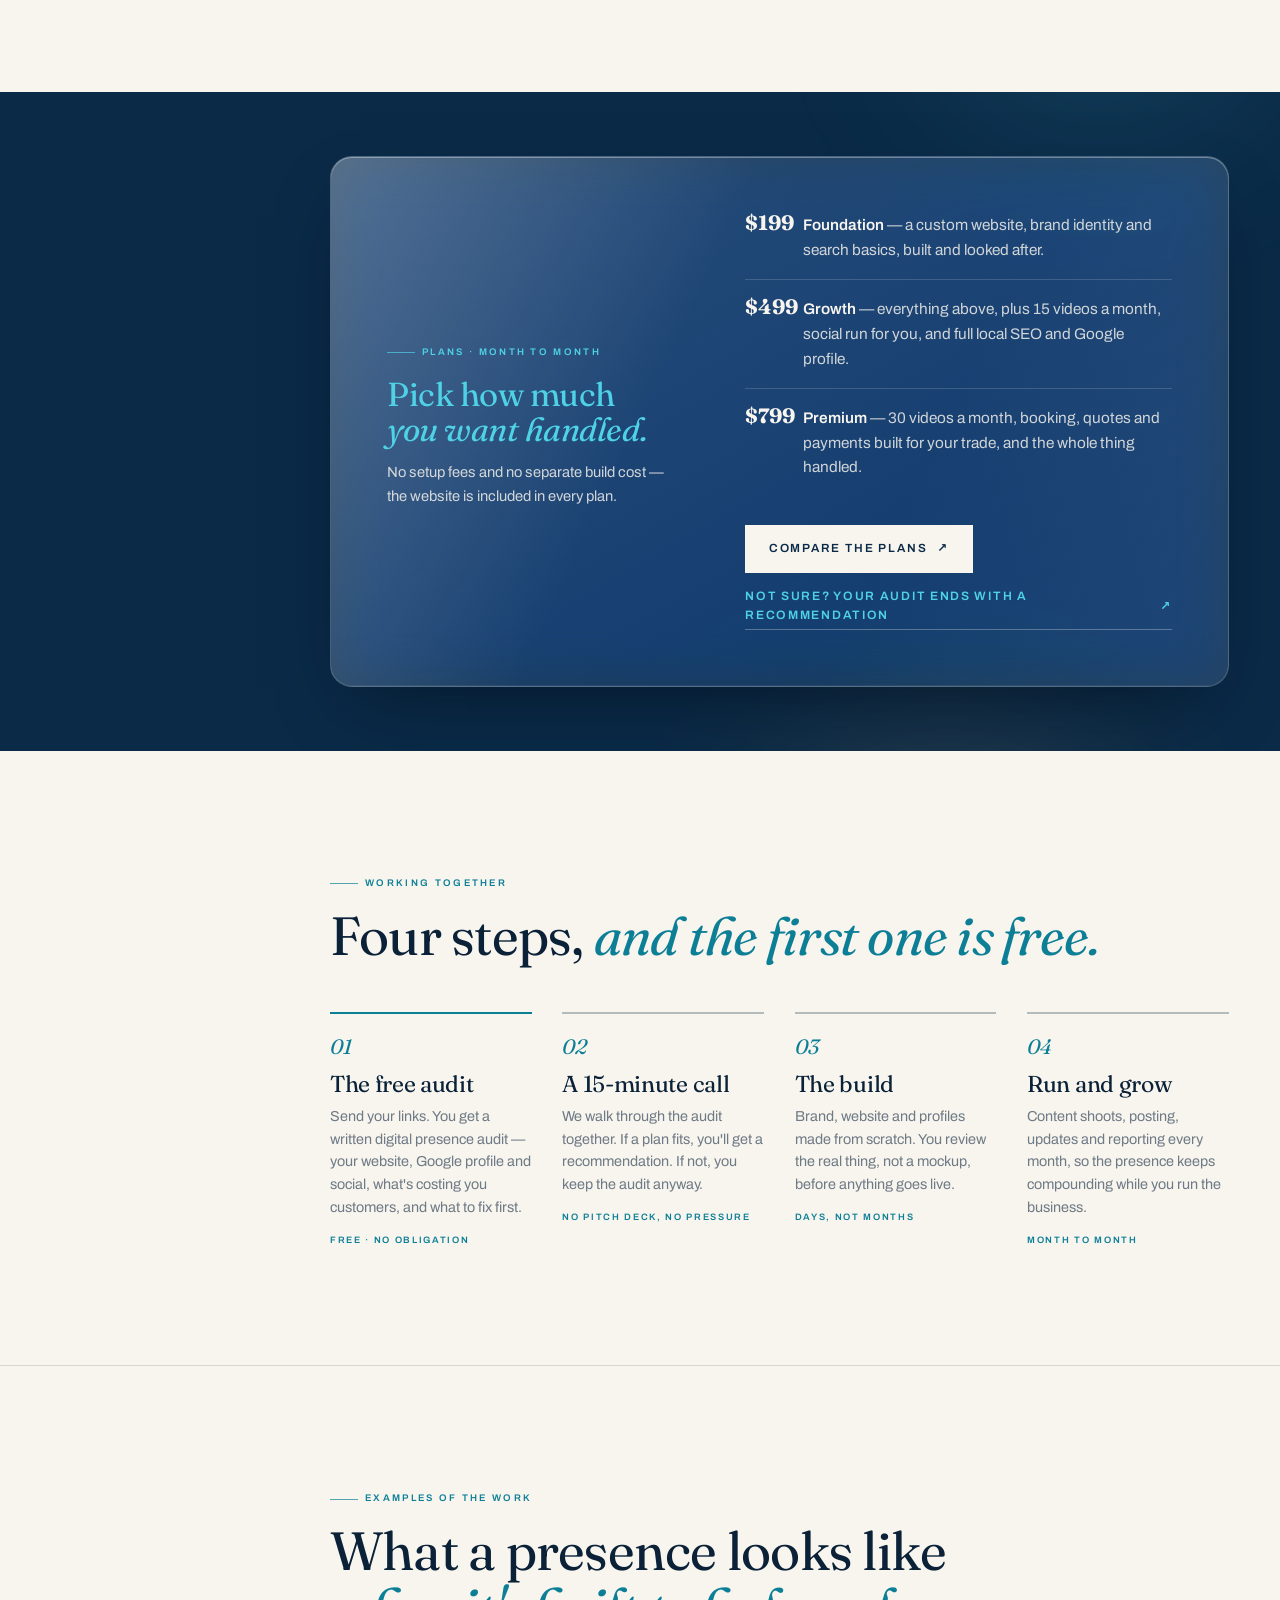
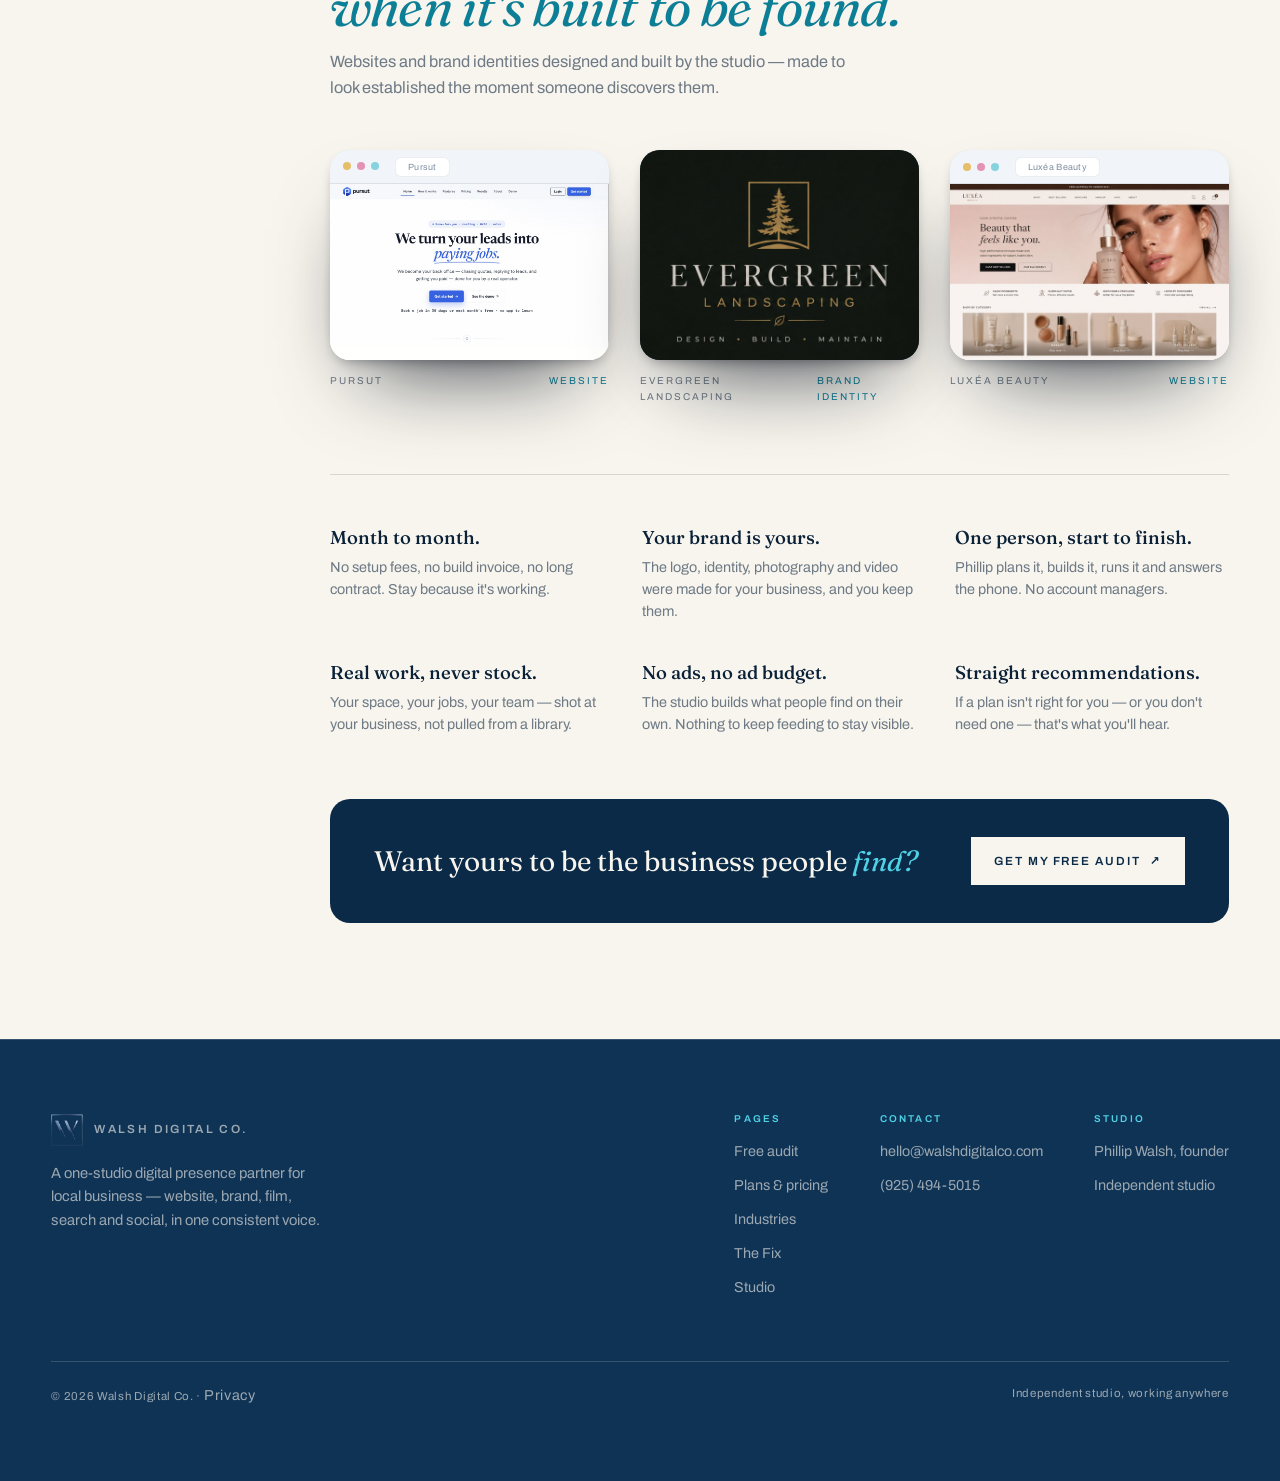
==== commit 6f101489: "Homepage: section rail, reordered flow, punchier cards, clearer comparison - Order: Sound familiar -" ====
--- a/index.html
+++ b/index.html
@@ -149,7 +149,7 @@
 }
 </script>
 </head>
-<body>
+<body class="has-rail">
 <a class="skip" href="#main">Skip to content</a>
 
 <nav class="nav is-fixed dark" data-fixed="always">
@@ -304,63 +304,67 @@
     </div>
   </section>
 
-  <!-- 2 · the problem, in the owner's own words -->
+  <!-- where you are on the page (wide screens) -->
+  <nav class="rail" id="rail" aria-label="On this page">
+    <ol>
+      <li><a href="#problems">Sound familiar</a></li>
+      <li><a href="#how">How a presence gets built</a></li>
+      <li><a href="#audit">Free audit</a></li>
+      <li><a href="#compare">Your other options</a></li>
+      <li><a href="#plans">Plans</a></li>
+      <li><a href="#together">Working together</a></li>
+      <li><a href="#work">Examples of the work</a></li>
+    </ol>
+  </nav>
+
+  <!-- 1 · sound familiar — the owner's own words -->
   <section class="sec light" id="problems" aria-labelledby="painsTitle">
     <div class="wrap">
       <div class="sh rise">
         <span class="svc-kind">Sound familiar?</span>
         <h2 id="painsTitle">Invisible online — <em>or found, and passed over.</em></h2>
-        <p>Most local businesses aren't short on skill. They just don't show up where people are
-           searching and scrolling — or they do, and what people find doesn't hold up. It usually looks like this.</p>
-      </div>
-
-      <div class="pains rise" data-d="1">
-        <article class="pain">
-          <span class="pain-k">Outdated website</span>
-          <h3 class="pain-q">&ldquo;Our website was fine&hellip; about six years ago.&rdquo;</h3>
-          <p class="pain-a">People judge the business by the site in seconds. Dated reads as closed, cheap
-             or careless — even when you're none of those.</p>
-        </article>
-        <article class="pain">
-          <span class="pain-k">Visitors don't convert</span>
-          <h3 class="pain-q">&ldquo;People visit the site, then call someone else.&rdquo;</h3>
-          <p class="pain-a">No clear offer, no obvious next step, a number buried in the footer. Interest
-             cools before anyone reaches you.</p>
-        </article>
-        <article class="pain">
-          <span class="pain-k">Invisible locally</span>
-          <h3 class="pain-q">&ldquo;We don't show up when people search nearby.&rdquo;</h3>
-          <p class="pain-a">If you're not in the map results for your trade and your town, most searchers
-             never scroll far enough to find you.</p>
-        </article>
-        <article class="pain">
-          <span class="pain-k">Stale reviews</span>
-          <h3 class="pain-q">&ldquo;Our last Google review is from two years ago.&rdquo;</h3>
-          <p class="pain-a">Recent, answered reviews tip a stranger into calling. Old ones quietly send them
-             to whoever looks busier.</p>
-        </article>
-        <article class="pain">
-          <span class="pain-k">Inconsistent social</span>
-          <h3 class="pain-q">&ldquo;Our Instagram hasn't been touched since spring.&rdquo;</h3>
-          <p class="pain-a">A quiet feed makes people wonder if you're still open. They won't ask — they'll
-             just book elsewhere.</p>
-        </article>
-        <article class="pain">
-          <span class="pain-k">No time for content</span>
-          <h3 class="pain-q">&ldquo;I know we should post more. I'm running a business.&rdquo;</h3>
-          <p class="pain-a">Content is a job on its own. Squeezed in after hours, it happens in bursts and
-             then stops.</p>
-        </article>
-        <article class="pain">
-          <span class="pain-k">Weak branding</span>
-          <h3 class="pain-q">&ldquo;The logo, the site and the feed look like three different companies.&rdquo;</h3>
-          <p class="pain-a">Inconsistency makes a solid business look smaller and newer than it really is.</p>
-        </article>
-        <article class="pain">
-          <span class="pain-k">Competitors look better</span>
-          <h3 class="pain-q">&ldquo;The place down the road looks twice our size online.&rdquo;</h3>
-          <p class="pain-a">Customers can't judge your work before they buy. They judge what they can see —
-             and right now that favours them.</p>
+      </div>
+
+      <div class="pq-grid">
+        <article class="pq rise" data-d="0">
+          <span class="pq-k">Outdated website</span>
+          <p class="pq-q">&ldquo;Our website was fine&hellip; about six years ago.&rdquo;</p>
+          <p class="pq-a">Dated reads as closed — even when you're not.</p>
+        </article>
+        <article class="pq rise" data-d="1">
+          <span class="pq-k">Visitors don't convert</span>
+          <p class="pq-q">&ldquo;People visit the site, then call someone else.&rdquo;</p>
+          <p class="pq-a">No clear next step, so interest cools.</p>
+        </article>
+        <article class="pq rise" data-d="2">
+          <span class="pq-k">Invisible locally</span>
+          <p class="pq-q">&ldquo;We don't show up when people search nearby.&rdquo;</p>
+          <p class="pq-a">Not on the map means not in the running.</p>
+        </article>
+        <article class="pq rise" data-d="3">
+          <span class="pq-k">Stale reviews</span>
+          <p class="pq-q">&ldquo;Our last Google review is from two years ago.&rdquo;</p>
+          <p class="pq-a">Quiet reviews send people somewhere busier.</p>
+        </article>
+        <article class="pq rise" data-d="0">
+          <span class="pq-k">Inconsistent social</span>
+          <p class="pq-q">&ldquo;Our Instagram hasn't been touched since spring.&rdquo;</p>
+          <p class="pq-a">A quiet feed looks like a closed business.</p>
+        </article>
+        <article class="pq rise" data-d="1">
+          <span class="pq-k">No time for content</span>
+          <p class="pq-q">&ldquo;I know we should post more. I'm running a business.&rdquo;</p>
+          <p class="pq-a">Content is a job. It needs an owner.</p>
+        </article>
+        <article class="pq rise" data-d="2">
+          <span class="pq-k">Weak branding</span>
+          <p class="pq-q">&ldquo;The logo, the site and the feed look like three different companies.&rdquo;</p>
+          <p class="pq-a">Inconsistent makes you look smaller.</p>
+        </article>
+        <article class="pq rise" data-d="3">
+          <span class="pq-k">Competitors look better</span>
+          <p class="pq-q">&ldquo;The place down the road looks twice our size online.&rdquo;</p>
+          <p class="pq-a">People judge what they can see.</p>
         </article>
       </div>
 
@@ -372,7 +376,7 @@
     </div>
   </section>
 
-  <!-- 3 · how it gets fixed: one system, not a list of deliverables -->
+  <!-- 2 · how it gets fixed: one system, not a list of deliverables -->
   <section class="sec dark aurora" id="how" aria-labelledby="howTitle">
     <div class="wrap">
       <div class="sh rise">
@@ -437,13 +441,83 @@
       <div class="flow-note rise">
         <p><strong>One studio runs all four stages.</strong> Nothing gets lost between the web designer,
            the photographer and &ldquo;whoever does the Instagram&rdquo; — because they're the same person.</p>
-        <a href="audit.html" class="ulink">See how you score on all four <span aria-hidden="true">↗</span></a>
-      </div>
-    </div>
-  </section>
-
-  <!-- 4 · the offer -->
-  <section class="tight dark aurora" aria-labelledby="plansTitle">
+        <a href="#audit" class="ulink">See how you score on all four <span aria-hidden="true">↗</span></a>
+      </div>
+    </div>
+  </section>
+
+  <!-- 3 · the free audit -->
+  <section class="sec light aurora" id="audit" aria-labelledby="askTitle">
+    <div class="wrap">
+      <div class="ask glass">
+        <div class="rise">
+          <span class="svc-kind">Free audit</span>
+          <h2 id="askTitle" style="margin-top:.4em">See what people find <em class="ital grad">when they find you.</em></h2>
+          <p class="lead">Send your links. Phillip looks at your presence the way someone discovering you
+             for the first time would — then sends back a short written digital presence audit: how findable you
+             are, what people see, and the fixes worth doing first.</p>
+          <div class="ask-acts">
+            <a href="audit.html" class="btn">Get my free audit <span class="ar" aria-hidden="true">↗</span></a>
+            <span class="ask-alt">or call <a href="tel:+19254945015">(925) 494-5015</a></span>
+          </div>
+        </div>
+        <ul class="gets rise" data-d="1">
+          <li><span><b>What people find</b>Your website's first impression — on a phone, in five seconds.</span></li>
+          <li><span><b>How discoverable you are</b>Google Maps, local search, and whether you show up nearby.</span></li>
+          <li><span><b>Social &amp; content</b>Consistency, quality, and whether it all looks like one business.</span></li>
+          <li><span><b>Your top three fixes</b>In priority order — useful whether or not you hire the studio.</span></li>
+        </ul>
+      </div>
+    </div>
+  </section>
+
+  <!-- 4 · your other options, side by side with the studio -->
+  <section class="sec sec--rule light" id="compare" aria-labelledby="vsTitle">
+    <div class="wrap">
+      <div class="sh rise">
+        <span class="svc-kind">Your other options</span>
+        <h2 id="vsTitle">Walsh Digital Co. <em>vs. the alternatives.</em></h2>
+        <p>There's more than one way to fix a weak online presence. Here's the honest trade-off of each —
+           and what you get with the studio instead.</p>
+      </div>
+
+      <div class="cx rise" data-d="1" role="table" aria-label="Walsh Digital Co. compared with other options">
+        <div class="cx-head" role="row">
+          <span role="columnheader">If you go with&hellip;</span>
+          <span role="columnheader">The catch</span>
+          <span role="columnheader" class="cx-head-us"><b>Walsh Digital Co.</b></span>
+        </div>
+        <div class="cx-row" role="row">
+          <h3 class="cx-opt" role="rowheader">A marketing agency</h3>
+          <p class="cx-catch" role="cell"><span class="cx-i cx-i--x" aria-hidden="true">✕</span><span class="cx-t">Account managers, long contracts, and usually an ad budget to fund on top. A small local business is rarely their priority account.</span></p>
+          <p class="cx-us" role="cell"><span class="cx-i cx-i--ok" aria-hidden="true">✓</span><span class="cx-t"><strong>One person who knows your business.</strong> Month to month, and no ad spend.</span></p>
+        </div>
+        <div class="cx-row" role="row">
+          <h3 class="cx-opt" role="rowheader">A freelancer</h3>
+          <p class="cx-catch" role="cell"><span class="cx-i cx-i--x" aria-hidden="true">✕</span><span class="cx-t">Often great at one thing. You still hire the photographer, the logo designer and the social person — and get them to agree.</span></p>
+          <p class="cx-us" role="cell"><span class="cx-i cx-i--ok" aria-hidden="true">✓</span><span class="cx-t"><strong>Website, brand, video, Google and social</strong> from one studio, in one voice.</span></p>
+        </div>
+        <div class="cx-row" role="row">
+          <h3 class="cx-opt" role="rowheader">Wix or Squarespace</h3>
+          <p class="cx-catch" role="cell"><span class="cx-i cx-i--x" aria-hidden="true">✕</span><span class="cx-t">Cheap to start — but you become the designer, copywriter, photographer and SEO, and the template shows.</span></p>
+          <p class="cx-us" role="cell"><span class="cx-i cx-i--ok" aria-hidden="true">✓</span><span class="cx-t"><strong>Built from scratch for your trade</strong>, and kept current for you.</span></p>
+        </div>
+        <div class="cx-row" role="row">
+          <h3 class="cx-opt" role="rowheader">Doing social yourself</h3>
+          <p class="cx-catch" role="cell"><span class="cx-i cx-i--x" aria-hidden="true">✕</span><span class="cx-t">Free, apart from your evenings. Posting comes in bursts, then stops the moment work gets busy.</span></p>
+          <p class="cx-us" role="cell"><span class="cx-i cx-i--ok" aria-hidden="true">✓</span><span class="cx-t"><strong>15 or 30 finished videos a month</strong>, shot at your business and posted for you.</span></p>
+        </div>
+        <div class="cx-row" role="row">
+          <h3 class="cx-opt" role="rowheader">Leaving it as it is</h3>
+          <p class="cx-catch" role="cell"><span class="cx-i cx-i--x" aria-hidden="true">✕</span><span class="cx-t">Costs nothing on paper. In practice it costs the people who looked you up, weren't sure, and called someone else.</span></p>
+          <p class="cx-us" role="cell"><span class="cx-i cx-i--ok" aria-hidden="true">✓</span><span class="cx-t"><strong>Start with the free audit</strong> and see what it's actually costing you.</span></p>
+        </div>
+      </div>
+    </div>
+  </section>
+
+  <!-- 5 · the offer -->
+  <section class="tight dark aurora" id="plans" aria-labelledby="plansTitle">
     <div class="wrap">
       <div class="glass band-glass">
       <div class="rise">
@@ -466,97 +540,8 @@
     </div>
   </section>
 
-  <!-- 5 · examples of the work — every piece designed and built by Phillip -->
-  <section class="sec light" id="work" aria-labelledby="workTitle">
-    <div class="wrap">
-      <div class="sh rise">
-        <span class="svc-kind">Examples of the work</span>
-        <h2 id="workTitle">What a presence looks like <em>when it's built to be found.</em></h2>
-        <p>Websites and brand identities designed and built by the studio — made to look established
-           the moment someone discovers them.</p>
-      </div>
-
-      <div class="proof proof--three rise" data-d="1">
-        <figure>
-          <div class="reel-shot reel-shot--web">
-            <div class="reel-bar" aria-hidden="true"><i></i><i></i><i></i><span class="reel-url">Pursut</span></div>
-            <div class="reel-media"><img src="assets/work-pursut.jpg" alt="Pursut — website by Walsh Digital Co." loading="lazy" onerror="this.remove()"></div>
-          </div>
-          <figcaption class="reel-cap"><span>Pursut</span><span>Website</span></figcaption>
-        </figure>
-        <figure>
-          <div class="reel-shot">
-            <img src="assets/work-evergreen.jpg" alt="Evergreen Landscaping — brand identity by Walsh Digital Co." loading="lazy" onerror="this.remove()">
-          </div>
-          <figcaption class="reel-cap"><span>Evergreen Landscaping</span><span>Brand identity</span></figcaption>
-        </figure>
-        <figure>
-          <div class="reel-shot reel-shot--web">
-            <div class="reel-bar" aria-hidden="true"><i></i><i></i><i></i><span class="reel-url">Luxéa Beauty</span></div>
-            <div class="reel-media"><img src="assets/work-luxea.jpg" alt="Luxéa Beauty — website by Walsh Digital Co." loading="lazy" onerror="this.remove()"></div>
-          </div>
-          <figcaption class="reel-cap"><span>Luxéa Beauty</span><span>Website</span></figcaption>
-        </figure>
-      </div>
-
-      <div class="promise rise">
-        <div><b>Month to month.</b><p>No setup fees, no build invoice, no long contract. Stay because it's working.</p></div>
-        <div><b>Your brand is yours.</b><p>The logo, identity, photography and video were made for your business, and you keep them.</p></div>
-        <div><b>One person, start to finish.</b><p>Phillip plans it, builds it, runs it and answers the phone. No account managers.</p></div>
-        <div><b>Real work, never stock.</b><p>Your space, your jobs, your team — shot at your business, not pulled from a library.</p></div>
-        <div><b>No ads, no ad budget.</b><p>The studio builds what people find on their own. Nothing to keep feeding to stay visible.</p></div>
-        <div><b>Straight recommendations.</b><p>If a plan isn't right for you — or you don't need one — that's what you'll hear.</p></div>
-      </div>
-    </div>
-  </section>
-
-  <!-- 6 · the alternatives -->
-  <section class="sec sec--rule light" aria-labelledby="vsTitle">
-    <div class="wrap">
-      <div class="sh rise">
-        <span class="svc-kind">Your other options</span>
-        <h2 id="vsTitle">Why a studio like this, <em>instead of&hellip;</em></h2>
-        <p>There's more than one way to fix a weak online presence. Here's the honest trade-off of each.</p>
-      </div>
-
-      <div class="vs rise" data-d="1">
-        <div class="vs-row vs-head" aria-hidden="true"><span>Option</span><span>The catch</span><span>With Walsh Digital Co.</span></div>
-        <div class="vs-row">
-          <h3 class="vs-opt">A marketing agency</h3>
-          <p class="vs-catch">Account managers, long contracts, and usually an ad budget to fund on top. A small
-             local business is rarely their priority account.</p>
-          <p class="vs-us"><strong>One person who knows your business.</strong> Month to month, and no ad spend.</p>
-        </div>
-        <div class="vs-row">
-          <h3 class="vs-opt">A freelancer</h3>
-          <p class="vs-catch">Often great at one thing. You still hire the photographer, the logo designer and the
-             social person — and get them to agree.</p>
-          <p class="vs-us"><strong>Website, brand, video, Google and social</strong> from one studio, in one voice.</p>
-        </div>
-        <div class="vs-row">
-          <h3 class="vs-opt">Wix or Squarespace</h3>
-          <p class="vs-catch">Cheap to start — but you become the designer, copywriter, photographer and SEO,
-             and the template shows.</p>
-          <p class="vs-us"><strong>Built from scratch for your trade</strong>, and kept current for you.</p>
-        </div>
-        <div class="vs-row">
-          <h3 class="vs-opt">Doing social yourself</h3>
-          <p class="vs-catch">Free, apart from your evenings. Posting comes in bursts, then stops the moment work
-             gets busy.</p>
-          <p class="vs-us"><strong>15 or 30 finished videos a month</strong>, shot at your business and posted for you.</p>
-        </div>
-        <div class="vs-row">
-          <h3 class="vs-opt">Leaving it as it is</h3>
-          <p class="vs-catch">Costs nothing on paper. In practice it costs the people who looked you up, weren't
-             sure, and called someone else.</p>
-          <p class="vs-us"><strong>Start with the free audit</strong> and see what it's actually costing you.</p>
-        </div>
-      </div>
-    </div>
-  </section>
-
-  <!-- 7 · what working together looks like -->
-  <section class="sec sec--rule light" aria-labelledby="stepsTitle">
+  <!-- 6 · what working together looks like -->
+  <section class="sec light" id="together" aria-labelledby="stepsTitle">
     <div class="wrap">
       <div class="sh rise">
         <span class="svc-kind">Working together</span>
@@ -642,27 +627,51 @@
   </section>
        ───────────────────────────────────────────────────────────────────── -->
 
-  <!-- 8 · the ask -->
-  <section class="sec dark aurora" id="audit" aria-labelledby="askTitle">
+  <!-- 7 · examples of the work — every piece designed and built by Phillip -->
+  <section class="sec sec--rule light" id="work" aria-labelledby="workTitle">
     <div class="wrap">
-      <div class="ask glass">
-        <div class="rise">
-          <span class="svc-kind">Free audit</span>
-          <h2 id="askTitle" style="margin-top:.4em">See what people find <em class="ital grad">when they find you.</em></h2>
-          <p class="lead">Send your links. Phillip looks at your presence the way someone discovering you
-             for the first time would — then sends back a short written digital presence audit: how findable you
-             are, what people see, and the fixes worth doing first.</p>
-          <div class="ask-acts">
-            <a href="audit.html" class="btn">Get my free audit <span class="ar" aria-hidden="true">↗</span></a>
-            <span class="ask-alt">or call <a href="tel:+19254945015">(925) 494-5015</a></span>
+      <div class="sh rise">
+        <span class="svc-kind">Examples of the work</span>
+        <h2 id="workTitle">What a presence looks like <em>when it's built to be found.</em></h2>
+        <p>Websites and brand identities designed and built by the studio — made to look established
+           the moment someone discovers them.</p>
+      </div>
+
+      <div class="proof proof--three rise" data-d="1">
+        <figure>
+          <div class="reel-shot reel-shot--web">
+            <div class="reel-bar" aria-hidden="true"><i></i><i></i><i></i><span class="reel-url">Pursut</span></div>
+            <div class="reel-media"><img src="assets/work-pursut.jpg" alt="Pursut — website by Walsh Digital Co." loading="lazy" onerror="this.remove()"></div>
           </div>
-        </div>
-        <ul class="gets rise" data-d="1">
-          <li><span><b>What people find</b>Your website's first impression — on a phone, in five seconds.</span></li>
-          <li><span><b>How discoverable you are</b>Google Maps, local search, and whether you show up nearby.</span></li>
-          <li><span><b>Social &amp; content</b>Consistency, quality, and whether it all looks like one business.</span></li>
-          <li><span><b>Your top three fixes</b>In priority order — useful whether or not you hire the studio.</span></li>
-        </ul>
+          <figcaption class="reel-cap"><span>Pursut</span><span>Website</span></figcaption>
+        </figure>
+        <figure>
+          <div class="reel-shot">
+            <img src="assets/work-evergreen.jpg" alt="Evergreen Landscaping — brand identity by Walsh Digital Co." loading="lazy" onerror="this.remove()">
+          </div>
+          <figcaption class="reel-cap"><span>Evergreen Landscaping</span><span>Brand identity</span></figcaption>
+        </figure>
+        <figure>
+          <div class="reel-shot reel-shot--web">
+            <div class="reel-bar" aria-hidden="true"><i></i><i></i><i></i><span class="reel-url">Luxéa Beauty</span></div>
+            <div class="reel-media"><img src="assets/work-luxea.jpg" alt="Luxéa Beauty — website by Walsh Digital Co." loading="lazy" onerror="this.remove()"></div>
+          </div>
+          <figcaption class="reel-cap"><span>Luxéa Beauty</span><span>Website</span></figcaption>
+        </figure>
+      </div>
+
+      <div class="promise rise">
+        <div><b>Month to month.</b><p>No setup fees, no build invoice, no long contract. Stay because it's working.</p></div>
+        <div><b>Your brand is yours.</b><p>The logo, identity, photography and video were made for your business, and you keep them.</p></div>
+        <div><b>One person, start to finish.</b><p>Phillip plans it, builds it, runs it and answers the phone. No account managers.</p></div>
+        <div><b>Real work, never stock.</b><p>Your space, your jobs, your team — shot at your business, not pulled from a library.</p></div>
+        <div><b>No ads, no ad budget.</b><p>The studio builds what people find on their own. Nothing to keep feeding to stay visible.</p></div>
+        <div><b>Straight recommendations.</b><p>If a plan isn't right for you — or you don't need one — that's what you'll hear.</p></div>
+      </div>
+
+      <div class="work-ask rise">
+        <p>Want yours to be the business people <em>find?</em></p>
+        <a href="audit.html" class="btn">Get my free audit <span class="ar" aria-hidden="true">↗</span></a>
       </div>
     </div>
   </section>
--- a/assets/site.css
+++ b/assets/site.css
@@ -164,36 +164,46 @@
    ─────────────────────────────────────────────────── */
 /* registering --p lets the click-reveal animate it; scroll still sets it per frame */
 @property --p{syntax:'<percentage>';inherits:true;initial-value:0%}
-.film{position:relative;height:340vh;background:#061726}
+/* 230vh: the clip is 4s, and a taller section made manual scrolling feel slow */
+.film{position:relative;height:230vh;background:#061726}
 .film.revealed{transition:--p 1.05s cubic-bezier(.65,0,.35,1)}
 .film-stick{position:sticky;top:0;height:100vh;height:100svh;overflow:hidden;background:#061726}
 .film-vid-wrap{position:absolute;inset:0;z-index:1;opacity:calc(1 - var(--baIn,0))}
 .film-vid{position:absolute;inset:0;width:100%;height:100%;object-fit:cover;display:block}
+/* the clip is bright daylight, so the headline needs a real navy field behind it.
+   The field is tied to the copy: as the headline scrolls away (--copyIn → 0) the
+   scrim lifts and the storefront plays clean. */
 .film-scrim{position:absolute;inset:0;
-  background:linear-gradient(94deg,rgba(4,15,26,.90) 0%,rgba(4,15,26,.66) 42%,rgba(4,15,26,.22) 74%,rgba(4,15,26,.34) 100%)}
+  background:
+    linear-gradient(90deg,rgba(4,15,26,.94) 0%,rgba(4,15,26,.84) 32%,rgba(4,15,26,.46) 56%,rgba(4,15,26,.10) 78%,rgba(4,15,26,0) 100%),
+    linear-gradient(180deg,rgba(4,15,26,.55) 0%,rgba(4,15,26,0) 24%,rgba(4,15,26,0) 72%,rgba(4,15,26,.45) 100%);
+  opacity:calc(.12 + .88 * var(--copyIn,1))}
 .film-copy{position:absolute;left:0;right:0;top:50%;transform:translateY(-50%);z-index:4;
   opacity:var(--copyIn,1)}
-.film-copy .lead{color:#c3d2e0}
+.film-copy .lead{color:#d3dfea}
+@media(min-width:921px){
+  .film-copy .d1,.film-copy .lead,.film-copy .hero-trust{text-shadow:0 2px 26px rgba(4,15,26,.45)}
+}
 .film-cue{z-index:4;opacity:var(--copyIn,1)}
 .film-ba{position:absolute;inset:0;z-index:5;opacity:var(--baIn,0);
   pointer-events:none;visibility:hidden}
 .film.ba-live .film-ba{visibility:visible}
 
 /* auto-play control — sits right of the headline, scrolls the film for you */
-.film-play{position:absolute;z-index:6;right:clamp(28px,6vw,96px);top:50%;
+.film-play{position:absolute;z-index:6;right:clamp(64px,10vw,180px);top:50%;
   transform:translateY(-50%);display:flex;align-items:center;gap:16px;
   background:none;border:0;cursor:pointer;color:#f8f5ee;font-family:var(--body);
   opacity:var(--copyIn,1);transition:opacity .3s}
-.film-play-btn{position:relative;width:clamp(62px,6vw,82px);aspect-ratio:1;border-radius:50%;flex:none;
-  display:grid;place-items:center;background:rgba(248,245,238,.10);
+.film-play-btn{position:relative;width:clamp(76px,7vw,100px);aspect-ratio:1;border-radius:50%;flex:none;
+  display:grid;place-items:center;background:rgba(4,15,26,.38);
   box-shadow:inset 0 0 0 1px rgba(248,245,238,.55);backdrop-filter:blur(8px);
   transition:background .35s,box-shadow .35s,transform .35s}
 .film-play-btn::before{content:"";position:absolute;inset:-1px;border-radius:50%;
   box-shadow:0 0 0 0 rgba(248,245,238,.5);animation:playPulse 2.6s ease-out infinite}
 .film-play-btn i{width:0;height:0;margin-left:4px;
-  border-left:15px solid #f8f5ee;border-top:10px solid transparent;border-bottom:10px solid transparent}
-.film-play-lbl{text-align:left;font-size:.68rem;letter-spacing:.2em;text-transform:uppercase;
-  line-height:1.7;color:rgba(248,245,238,.72)}
+  border-left:19px solid #f8f5ee;border-top:12px solid transparent;border-bottom:12px solid transparent}
+.film-play-lbl{text-align:left;font-size:.76rem;letter-spacing:.2em;text-transform:uppercase;
+  line-height:1.7;color:rgba(248,245,238,.86);text-shadow:0 1px 14px rgba(4,15,26,.85)}
 .film-play-lbl b{color:#f8f5ee;font-weight:600}
 .film-play:hover .film-play-btn{background:rgba(248,245,238,.2);transform:scale(1.06)}
 .film-play:focus-visible .film-play-btn{outline:2px solid #4fd2e6;outline-offset:5px}
@@ -1098,17 +1108,28 @@
 .sh--center{margin-inline:auto;text-align:center}
 .sh--center p{margin-inline:auto}
 
-/* ── pains: the owner's own words ────────────────── */
-.pains{display:grid;grid-template-columns:repeat(4,minmax(0,1fr));gap:1px;background:var(--rule);
-  border:1px solid var(--rule);border-radius:18px;overflow:hidden}
-.pain{background:var(--bg);padding:clamp(22px,2.3vw,32px);display:flex;flex-direction:column;
-  gap:.75em;min-height:236px;transition:background .4s}
-.pain:hover{background:color-mix(in srgb,var(--bg-2) 70%,var(--bg))}
-.pain-k{font-size:.58rem;letter-spacing:.2em;text-transform:uppercase;font-weight:600;color:var(--accent-2)}
-.pain-q{font-family:var(--display);font-size:clamp(1.1rem,1.45vw,1.3rem);line-height:1.28;color:var(--fg)}
-.pain-a{font-size:.88rem;color:var(--mute);line-height:1.55;margin-top:auto}
-@media(max-width:1060px){.pains{grid-template-columns:repeat(2,minmax(0,1fr))}}
-@media(max-width:560px){.pains{grid-template-columns:1fr}.pain{min-height:0}}
+/* ── sound familiar: quote cards ─────────────────── */
+.pq-grid{display:grid;grid-template-columns:repeat(4,minmax(0,1fr));gap:clamp(12px,1.4vw,18px)}
+.pq{position:relative;overflow:hidden;display:flex;flex-direction:column;min-height:250px;
+  padding:clamp(22px,2.2vw,30px);border-radius:18px;background:#fffdf8;border:1px solid var(--rule);
+  box-shadow:0 18px 40px -32px rgba(10,33,56,.35);
+  transition:transform .45s cubic-bezier(.2,.8,.2,1),box-shadow .45s,border-color .45s}
+.pq::before{content:"\201C";position:absolute;right:18px;top:12px;font-family:var(--display);font-size:5.5rem;
+  line-height:.8;color:var(--accent-2);opacity:.16;pointer-events:none}
+.pq::after{content:"";position:absolute;left:0;right:0;top:0;height:3px;
+  background:linear-gradient(90deg,var(--accent),var(--accent-2),var(--accent-3));opacity:0;transition:opacity .45s}
+.pq:hover{transform:translateY(-6px);border-color:var(--rule-2);box-shadow:0 30px 60px -34px rgba(10,33,56,.45)}
+.pq:hover::after{opacity:1}
+.pq-k{display:inline-flex;align-items:center;gap:.6em;font-size:.58rem;letter-spacing:.2em;text-transform:uppercase;
+  font-weight:600;color:var(--accent-2)}
+.pq-k::before{content:"";width:6px;height:6px;border-radius:50%;background:currentColor}
+.pq-q{position:relative;font-family:var(--display);font-size:clamp(1.25rem,1.7vw,1.55rem);line-height:1.22;
+  color:var(--fg);margin-top:.8em;text-wrap:balance}
+.pq-a{margin-top:auto;padding-top:18px;border-top:1px solid var(--rule);font-size:.88rem;line-height:1.45;
+  color:var(--mute-2);display:flex;gap:.55em}
+.pq-a::before{content:"→";color:var(--accent-2);flex:none}
+@media(max-width:1060px){.pq-grid{grid-template-columns:repeat(2,minmax(0,1fr))}}
+@media(max-width:560px){.pq-grid{grid-template-columns:1fr}.pq{min-height:0}.pq-a{margin-top:22px}}
 .pains-foot{display:flex;flex-wrap:wrap;align-items:center;justify-content:space-between;
   gap:20px 36px;margin-top:clamp(26px,3vw,40px)}
 .pains-foot p{max-width:58ch;color:var(--mute-2);font-size:1rem;line-height:1.6}
@@ -1165,20 +1186,41 @@
 @media(max-width:900px){.promise{grid-template-columns:repeat(2,minmax(0,1fr))}}
 @media(max-width:560px){.promise{grid-template-columns:1fr}}
 
-/* ── the alternatives, side by side ───────────────── */
-.vs{border-top:1px solid var(--rule-2)}
-.vs-row{display:grid;grid-template-columns:.75fr 1.15fr 1.1fr;gap:clamp(16px,3vw,52px);
-  padding-block:clamp(20px,2.3vw,30px);border-bottom:1px solid var(--rule);align-items:start}
-.vs-head{padding-block:16px}
-.vs-head span{font-size:.6rem;letter-spacing:.22em;text-transform:uppercase;font-weight:600;color:var(--mute)}
-.vs-head span:last-child{color:var(--accent)}
-.vs-opt{font-family:var(--display);font-size:clamp(1.15rem,1.7vw,1.45rem);line-height:1.2;color:var(--fg)}
-.vs-catch{color:var(--mute);font-size:.93rem;line-height:1.6}
-.vs-us{color:var(--mute-2);font-size:.93rem;line-height:1.6;padding-left:1.1em;border-left:2px solid var(--accent)}
-.vs-us strong{color:var(--fg);font-weight:600}
+/* ── your other options vs. the studio ─────────────
+   the studio's column is one continuous highlighted
+   panel, so the comparison reads at a glance.
+   ─────────────────────────────────────────────────── */
+.cx{--cx-cols:.72fr 1.1fr 1.1fr}
+.cx-head,.cx-row{display:grid;grid-template-columns:var(--cx-cols)}
+.cx-head > span{padding:14px 24px;font-size:.6rem;letter-spacing:.22em;text-transform:uppercase;font-weight:600;
+  color:var(--mute);align-self:end}
+.cx-head-us{background:var(--panel);border-radius:18px 18px 0 0;padding:20px 24px!important;
+  display:flex;align-items:center;gap:10px}
+.cx-head-us b{font-family:var(--display);font-weight:500;font-size:1.2rem;letter-spacing:0;text-transform:none;color:#f8f5ee}
+.cx-head-us::before{content:"";width:8px;height:8px;border-radius:50%;background:#4fd2e6;flex:none}
+.cx-row > *{margin:0;padding:22px 24px;border-top:1px solid var(--rule)}
+.cx-opt{font-family:var(--display);font-weight:400;font-size:clamp(1.15rem,1.7vw,1.45rem);line-height:1.2;color:var(--fg)}
+.cx-catch,.cx-us{display:flex;gap:14px;font-size:.93rem;line-height:1.6}
+.cx-catch{color:var(--mute)}
+.cx-us{color:var(--mute-2);background:color-mix(in srgb,var(--accent) 8%,#fffdf8);
+  border-left:1px solid color-mix(in srgb,var(--accent) 30%,transparent);
+  border-right:1px solid color-mix(in srgb,var(--accent) 30%,transparent);
+  border-top-color:color-mix(in srgb,var(--accent) 20%,transparent)!important}
+.cx-us strong{color:var(--fg);font-weight:600}
+.cx-row:last-child .cx-us{border-radius:0 0 18px 18px;border-bottom:1px solid color-mix(in srgb,var(--accent) 30%,transparent)}
+.cx-row:last-child > *{padding-bottom:26px}
+.cx-i{flex:none;width:22px;height:22px;border-radius:50%;display:grid;place-items:center;font-size:.68rem;margin-top:1px}
+.cx-i--x{background:rgba(207,75,134,.12);color:#a3336a}
+.cx-i--ok{background:var(--accent);color:#fff}
 @media(max-width:820px){
-  .vs-head{display:none}
-  .vs-row{grid-template-columns:1fr;gap:10px}
+  .cx-head{display:none}
+  .cx-row{grid-template-columns:1fr;margin-top:14px;border:1px solid var(--rule);border-radius:16px;overflow:hidden;background:#fffdf8}
+  .cx-row > *{border-top:0;padding:14px 18px}
+  .cx-opt{padding-top:18px}
+  .cx-us,.cx-row:last-child .cx-us{border:0;border-top:1px solid color-mix(in srgb,var(--accent) 22%,transparent)!important;border-radius:0}
+  .cx-t::before{display:block;font-size:.72rem;letter-spacing:.16em;text-transform:uppercase;font-weight:600;margin-bottom:.3em}
+  .cx-catch .cx-t::before{content:"The catch";color:#a3336a}
+  .cx-us .cx-t::before{content:"With Walsh Digital Co.";color:var(--accent)}
 }
 
 /* ── what working together looks like ─────────────── */
@@ -1304,11 +1346,49 @@
 
 /* small uppercase labels, readable on phones (matches the mobile pass) */
 @media(max-width:760px){
-  .pain-k,.flow-top,.flow-out,.proof-lbl,.work-flag,.steps .when,.aud-meta span,
+  .pq-k,.flow-top,.flow-out,.proof-lbl,.work-flag,.rail a,.steps .when,.aud-meta span,
   .af-prog li,.af-glbl,.pill,.sample-h,.sample-top small,.ba-note{font-size:.72rem}
   .hero-trust{font-size:.86rem}
   .af-back{font-size:.8rem;padding-block:14px}
 }
+
+/* examples end on the ask */
+.work-ask{display:flex;flex-wrap:wrap;align-items:center;justify-content:space-between;gap:18px 32px;
+  margin-top:clamp(40px,5vw,64px);padding:clamp(24px,3vw,38px) clamp(24px,3.4vw,44px);border-radius:20px;
+  background:var(--panel);color:#f8f5ee}
+.work-ask p{font-family:var(--display);font-size:clamp(1.3rem,2.2vw,1.8rem);line-height:1.2}
+.work-ask p em{font-style:italic;color:#4fd2e6}
+.work-ask .btn{background:#f8f5ee;color:#0a2a47;border-color:#f8f5ee}
+.work-ask .btn:hover{background:#4fd2e6;border-color:#4fd2e6;color:#06303a}
+
+/* ── section rail: where you are on the homepage ────
+   wide screens only; the content steps right to make
+   room, and the rail appears once the film is behind you.
+   ─────────────────────────────────────────────────── */
+.rail{display:none}
+@media(min-width:1280px){
+  .rail{display:block;position:fixed;z-index:30;left:clamp(16px,1.8vw,32px);top:50%;width:196px;
+    padding:12px 10px 12px 14px;border-radius:16px;
+    background:rgba(10,42,71,.82);-webkit-backdrop-filter:blur(16px);backdrop-filter:blur(16px);
+    border:1px solid rgba(248,245,238,.12);box-shadow:0 24px 50px -30px rgba(2,12,24,.7);
+    opacity:0;visibility:hidden;transform:translate(-14px,-50%);
+    transition:opacity .45s,transform .45s cubic-bezier(.2,.8,.2,1),visibility .45s}
+  .rail.on{opacity:1;visibility:visible;transform:translate(0,-50%)}
+  .rail ol{list-style:none;margin:0;padding:0;counter-reset:rl;display:grid;gap:1px}
+  .rail a{counter-increment:rl;position:relative;display:grid;grid-template-columns:24px minmax(0,1fr);gap:6px;
+    align-items:baseline;padding:7px 6px;border-radius:8px;font-size:.62rem;line-height:1.35;letter-spacing:.12em;
+    text-transform:uppercase;font-weight:600;color:rgba(248,245,238,.5);transition:color .3s,background .3s}
+  .rail a::before{content:counter(rl,decimal-leading-zero);font-family:var(--display);font-size:.78rem;letter-spacing:0;
+    color:rgba(248,245,238,.32);transition:color .3s}
+  .rail a:hover{color:#f8f5ee;background:rgba(248,245,238,.06)}
+  .rail a[aria-current="true"]{color:#f8f5ee;background:rgba(79,210,230,.12)}
+  .rail a[aria-current="true"]::before{color:#4fd2e6}
+  .rail a[aria-current="true"]::after{content:"";position:absolute;left:-14px;top:8px;bottom:8px;width:3px;
+    border-radius:0 3px 3px 0;background:#4fd2e6}
+  .has-rail #main > section:not(.film) > .wrap{padding-left:max(var(--gutter),calc(250px - (100vw - var(--wrap)) / 2))}
+  html{scroll-padding-top:calc(var(--nav-h) + 12px)}
+}
+@media(min-width:1280px) and (prefers-reduced-motion:reduce){.rail{transition:none}}
 
 /* ─────────────────────────────────────────────────────────────
    MOBILE PASS
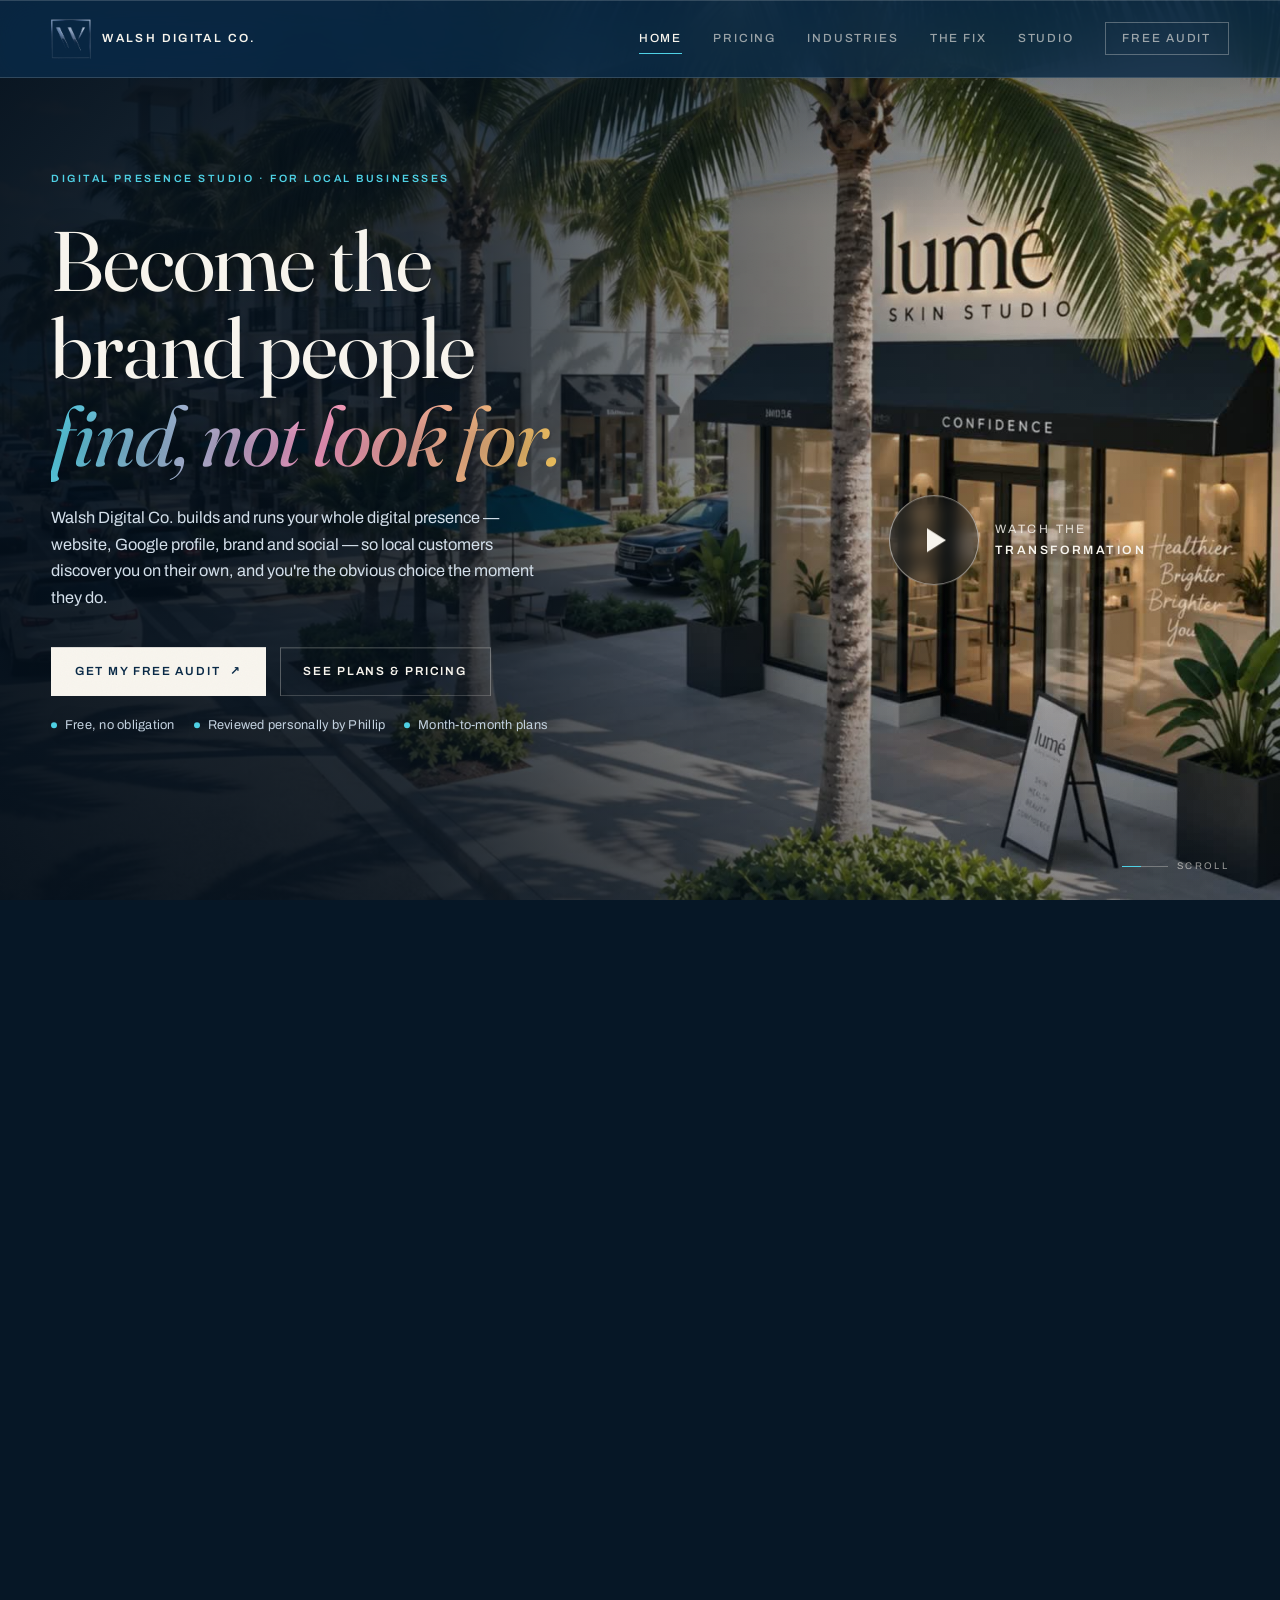
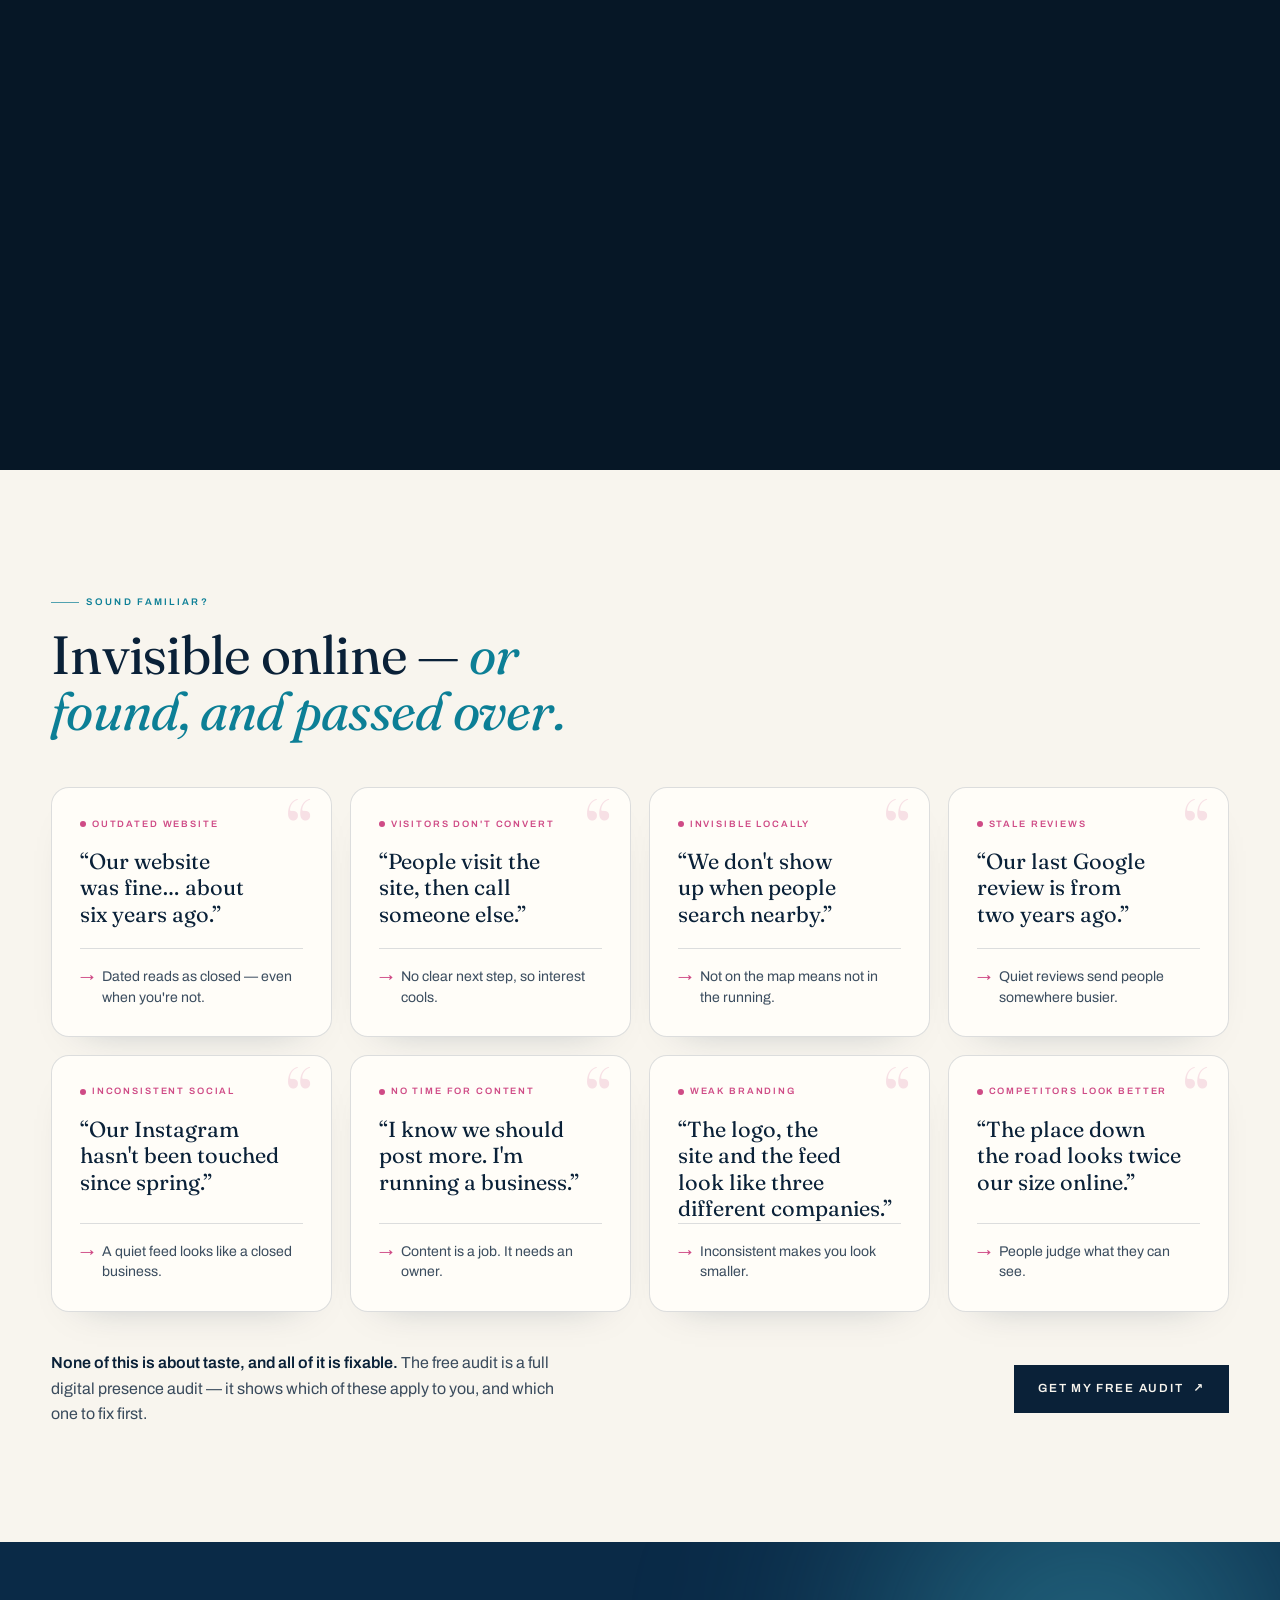
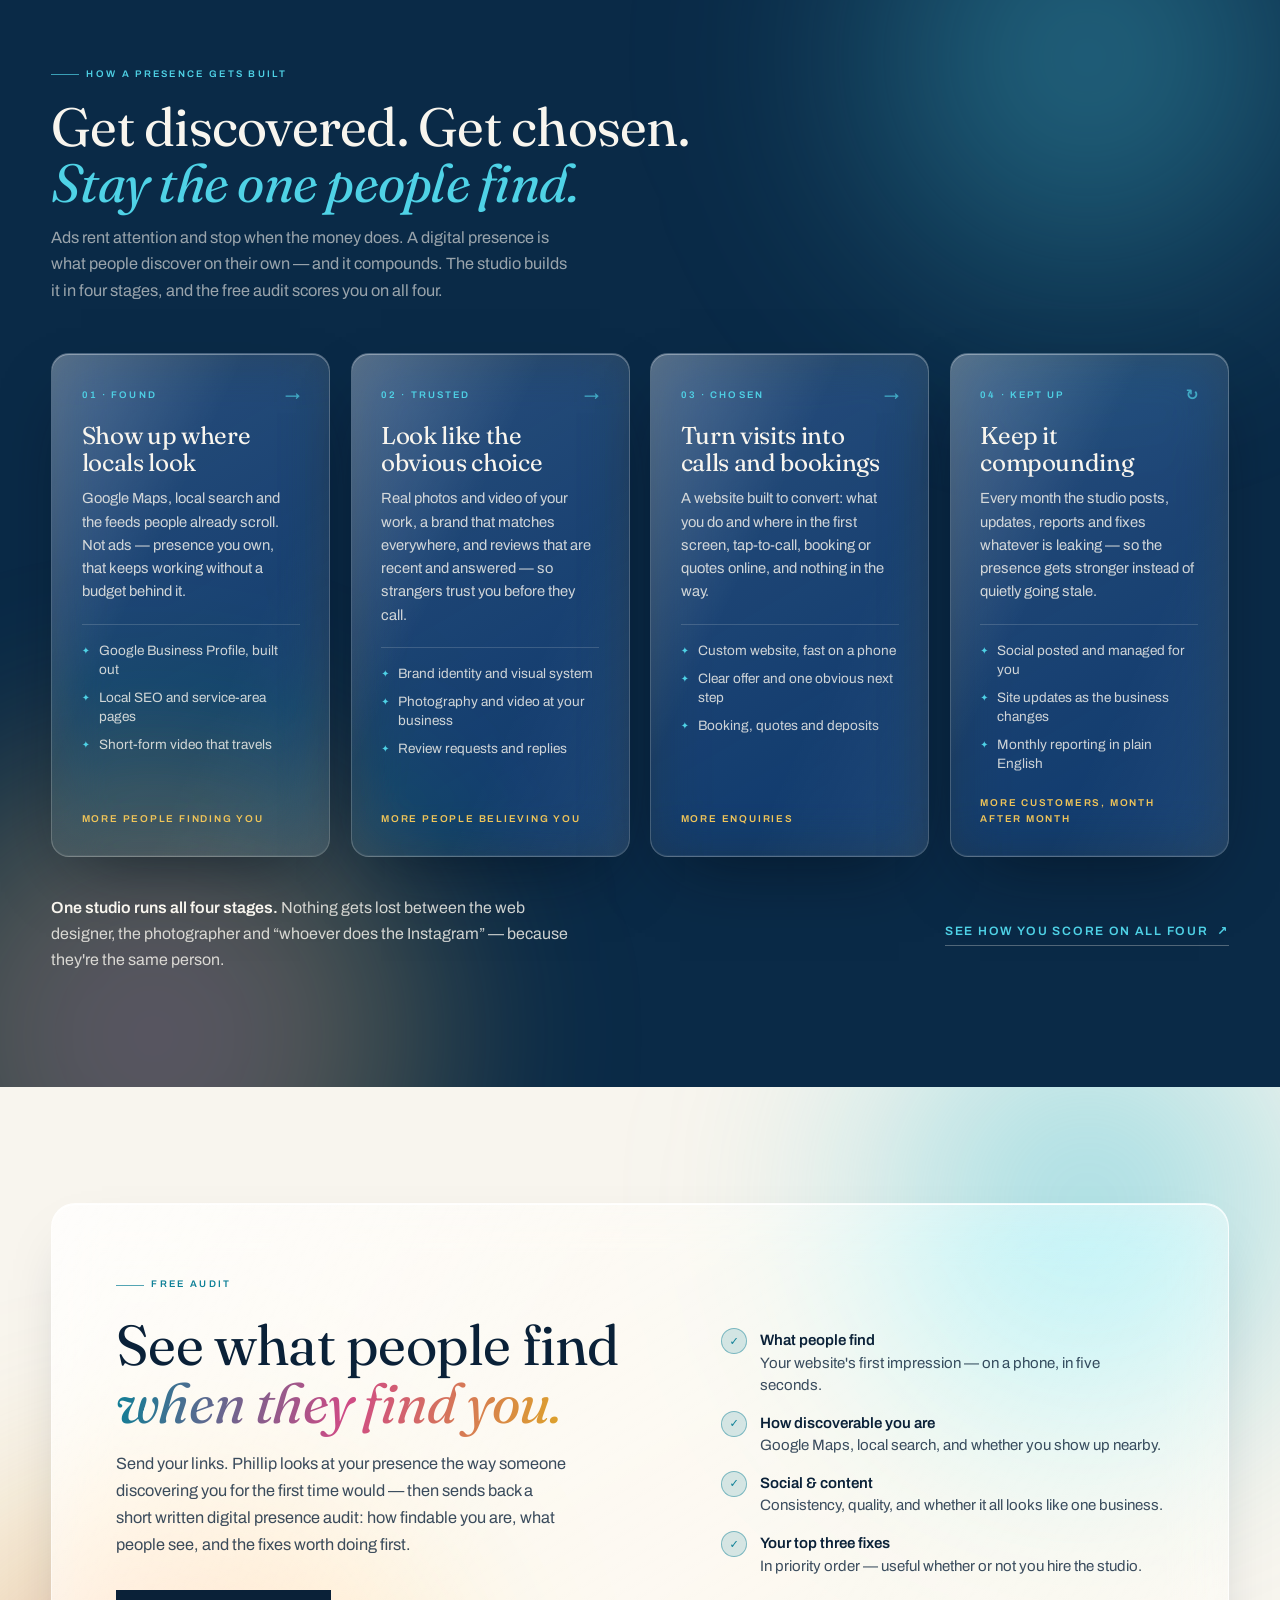
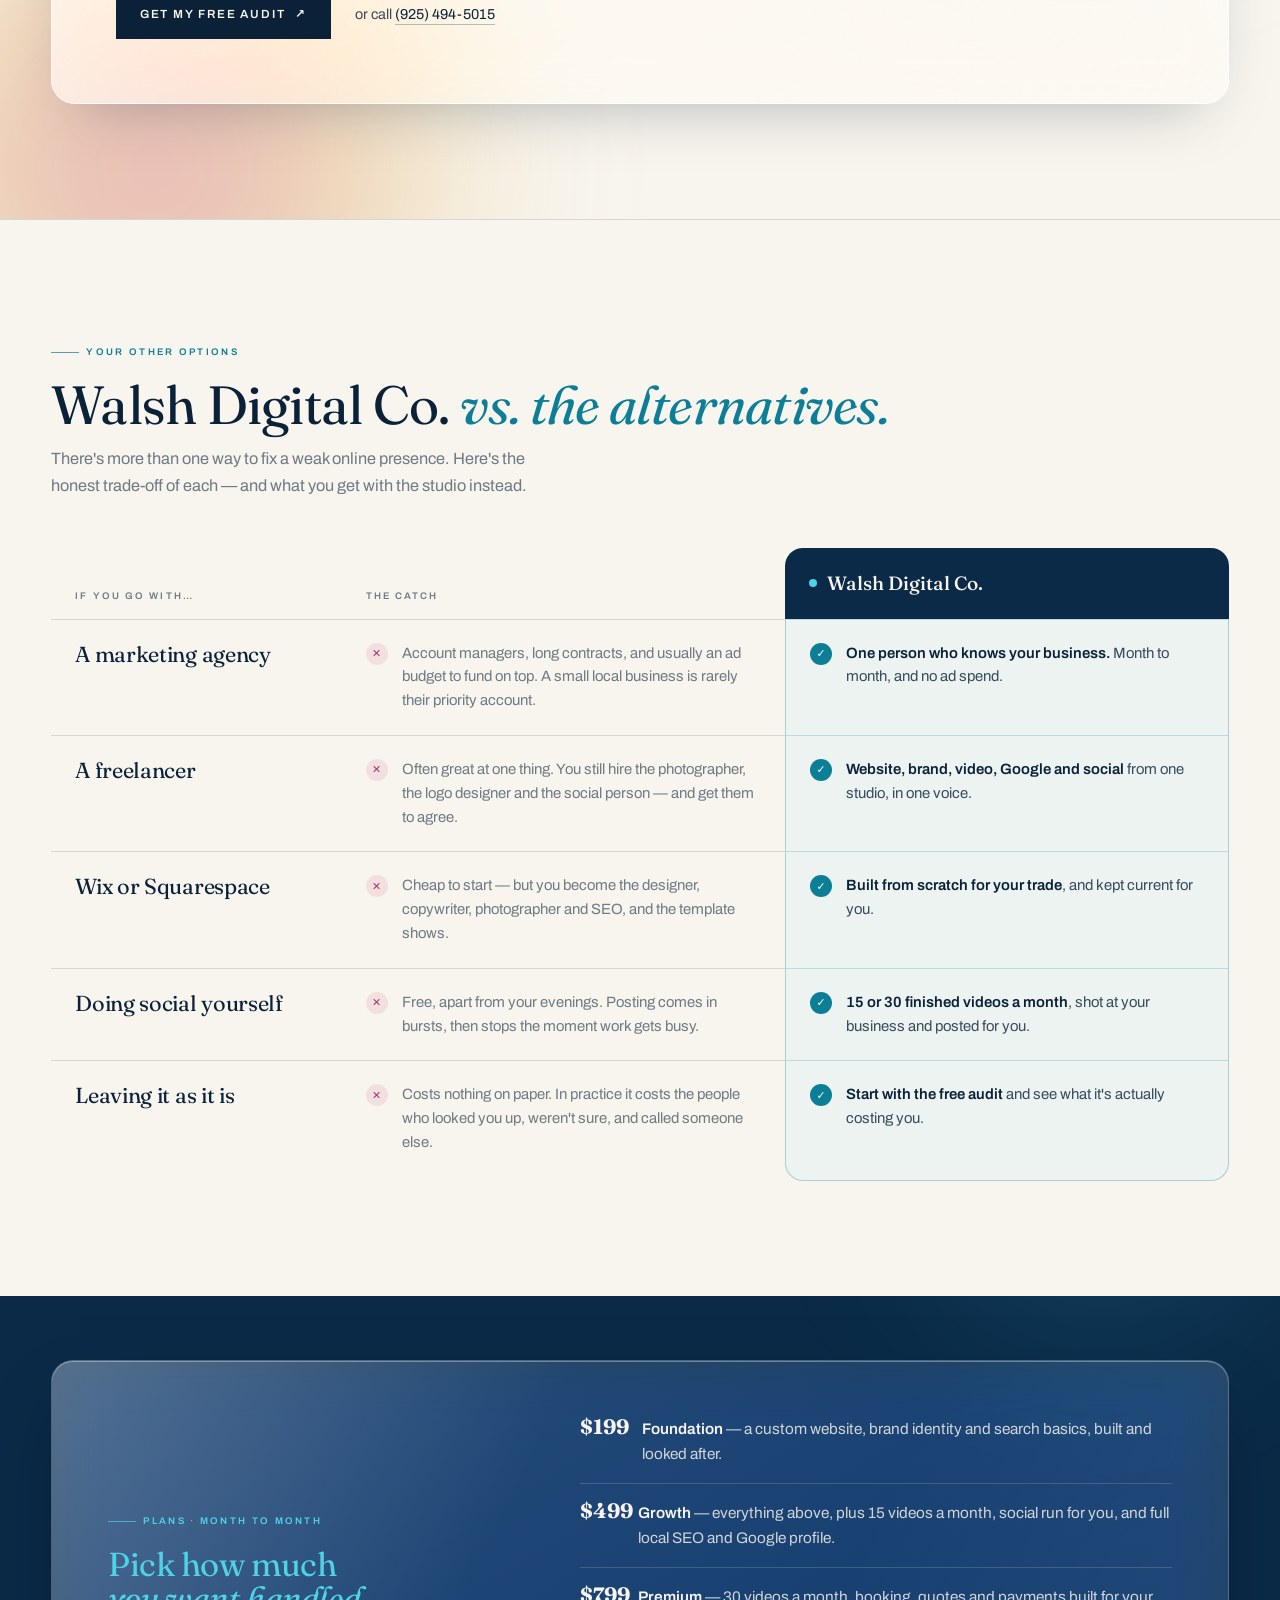
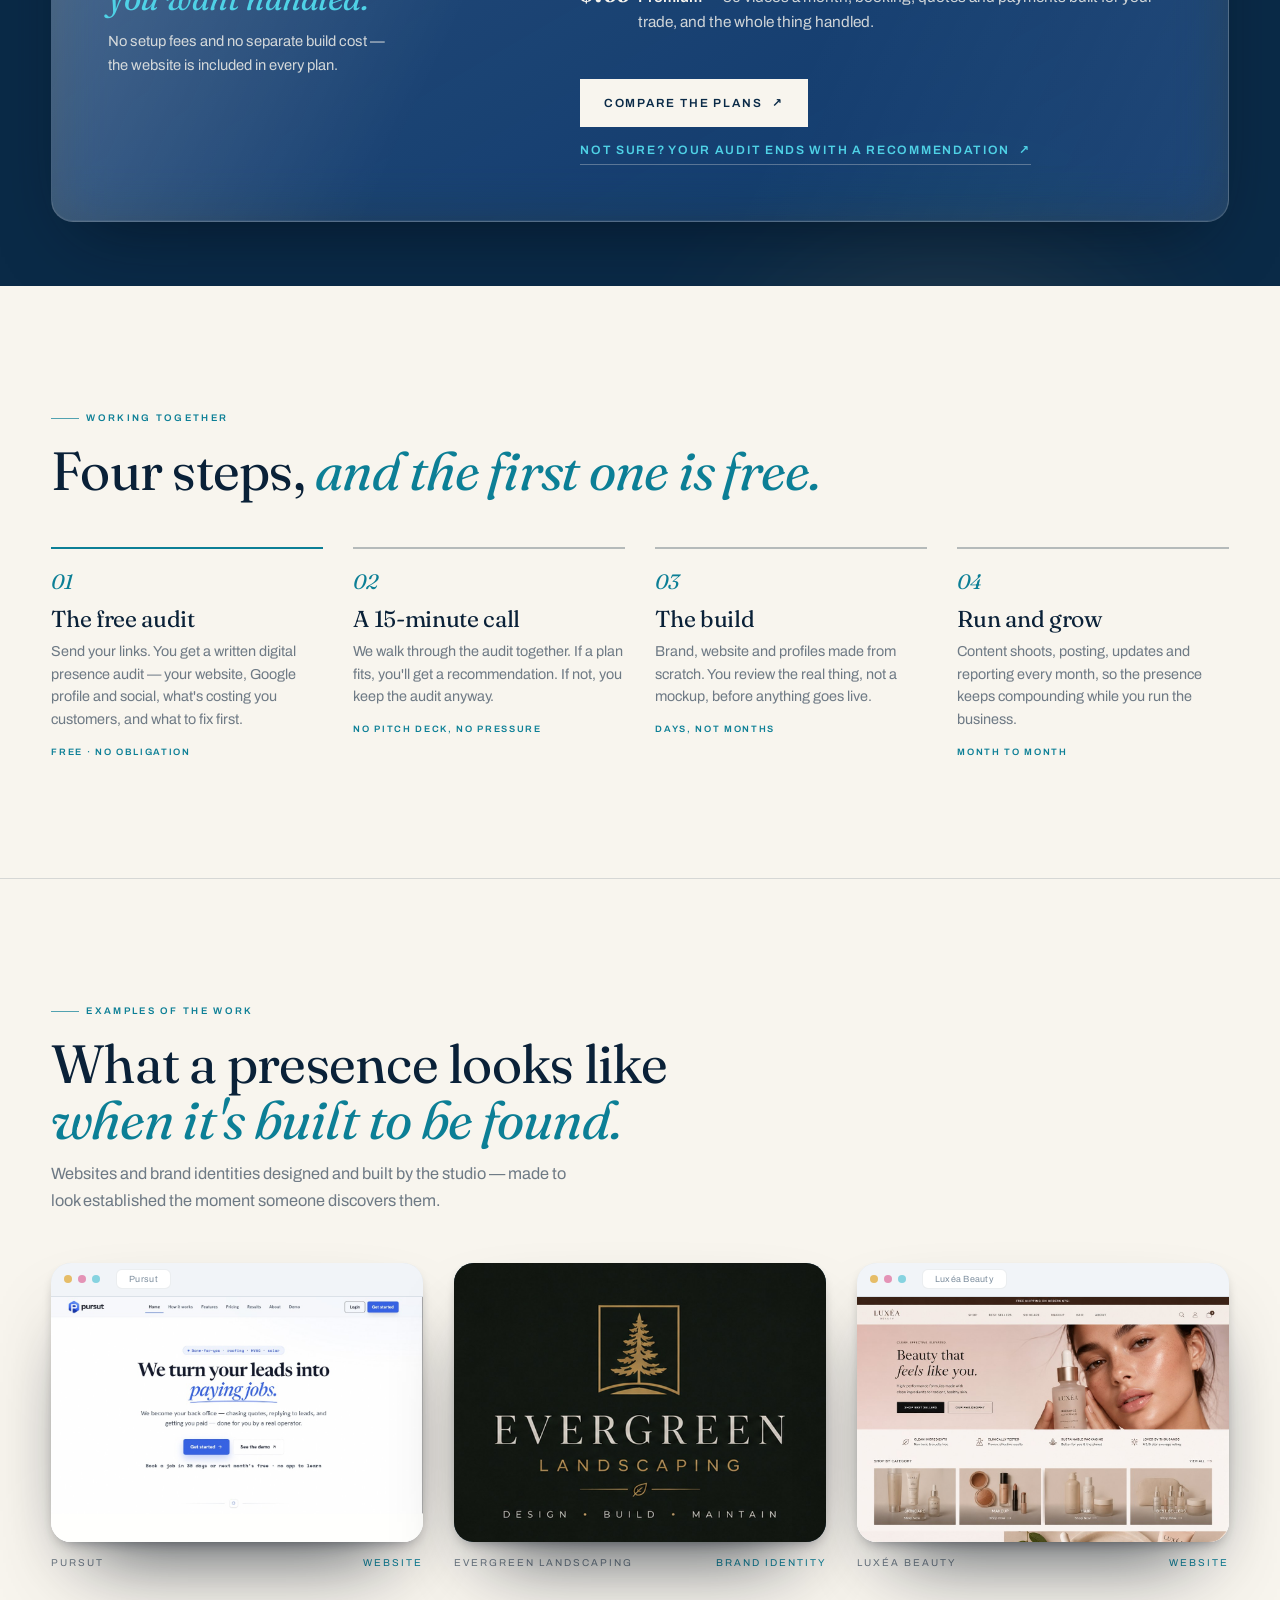
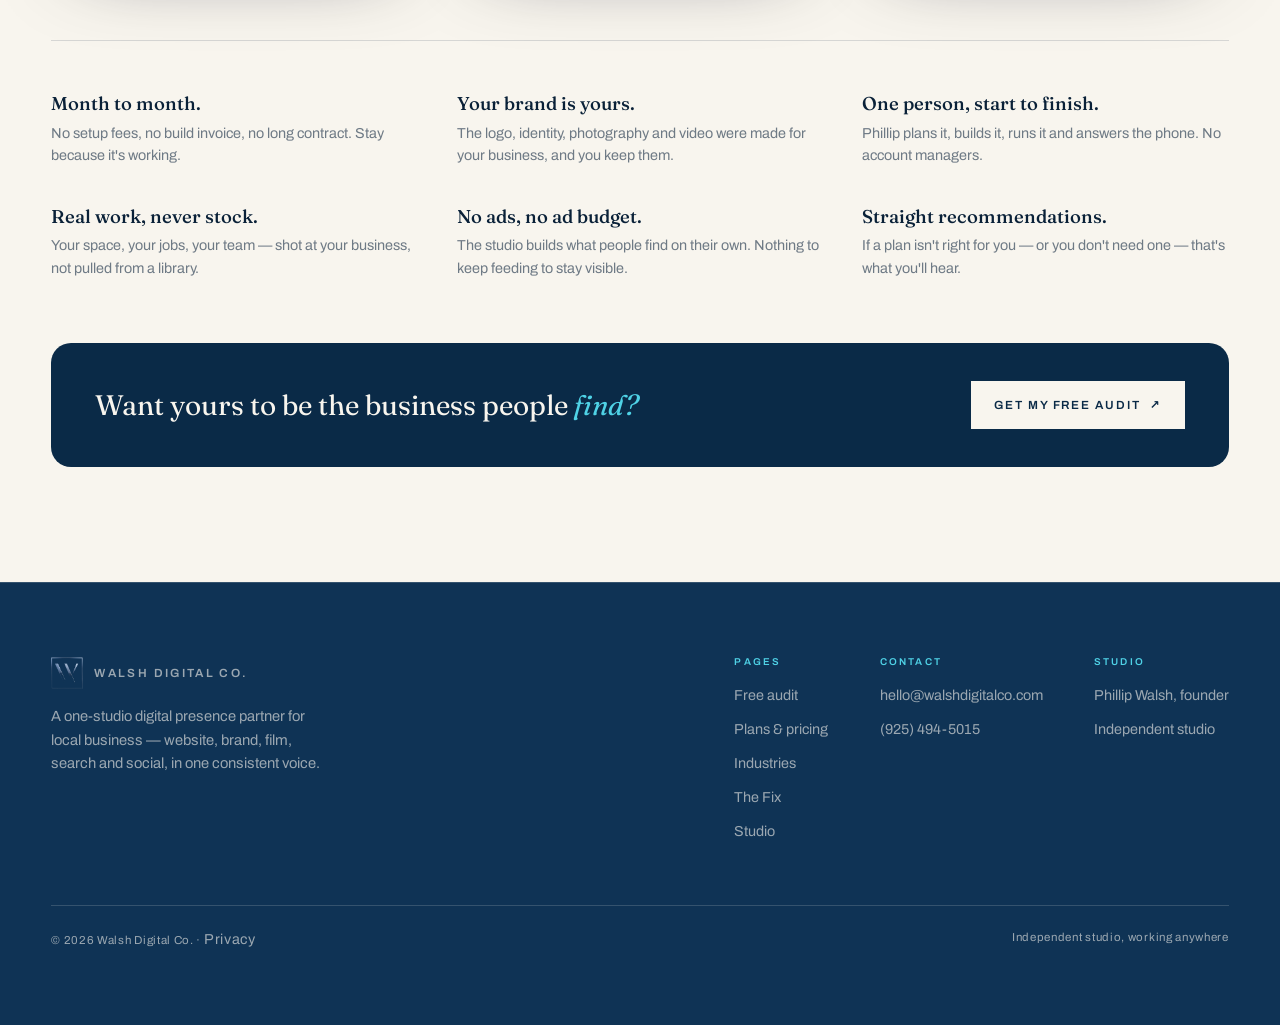
==== commit 2ea8270b: "Section rail becomes a hairline in the margin; play button lower - The rail drops its panel, numbers" ====
--- a/index.html
+++ b/index.html
@@ -149,7 +149,7 @@
 }
 </script>
 </head>
-<body class="has-rail">
+<body>
 <a class="skip" href="#main">Skip to content</a>
 
 <nav class="nav is-fixed dark" data-fixed="always">
@@ -306,15 +306,17 @@
 
   <!-- where you are on the page (wide screens) -->
   <nav class="rail" id="rail" aria-label="On this page">
+    <i class="rail-fill" aria-hidden="true"></i>
     <ol>
-      <li><a href="#problems">Sound familiar</a></li>
-      <li><a href="#how">How a presence gets built</a></li>
-      <li><a href="#audit">Free audit</a></li>
-      <li><a href="#compare">Your other options</a></li>
-      <li><a href="#plans">Plans</a></li>
-      <li><a href="#together">Working together</a></li>
-      <li><a href="#work">Examples of the work</a></li>
+      <li><a href="#problems" data-label="Sound familiar">Sound familiar</a></li>
+      <li><a href="#how" data-label="How a presence gets built">How a presence gets built</a></li>
+      <li><a href="#audit" data-label="Free audit">Free audit</a></li>
+      <li><a href="#compare" data-label="Your other options">Your other options</a></li>
+      <li><a href="#plans" data-label="Plans">Plans</a></li>
+      <li><a href="#together" data-label="Working together">Working together</a></li>
+      <li><a href="#work" data-label="Examples of the work">Examples of the work</a></li>
     </ol>
+    <span class="rail-now" id="railNow" aria-hidden="true"></span>
   </nav>
 
   <!-- 1 · sound familiar — the owner's own words -->
--- a/assets/site.css
+++ b/assets/site.css
@@ -190,7 +190,7 @@
 .film.ba-live .film-ba{visibility:visible}
 
 /* auto-play control — sits right of the headline, scrolls the film for you */
-.film-play{position:absolute;z-index:6;right:clamp(64px,10vw,180px);top:50%;
+.film-play{position:absolute;z-index:6;right:clamp(64px,10vw,180px);top:60%;
   transform:translateY(-50%);display:flex;align-items:center;gap:16px;
   background:none;border:0;cursor:pointer;color:#f8f5ee;font-family:var(--body);
   opacity:var(--copyIn,1);transition:opacity .3s}
@@ -1362,33 +1362,39 @@
 .work-ask .btn:hover{background:#4fd2e6;border-color:#4fd2e6;color:#06303a}
 
 /* ── section rail: where you are on the homepage ────
-   wide screens only; the content steps right to make
-   room, and the rail appears once the film is behind you.
+   a hairline down the left margin, flush under the nav:
+   one dot per section, a fill that tracks progress, and the
+   current section's name set small and vertical below it.
+   No panel, and it lives inside the gutter, so nothing on
+   the page moves. mix-blend-mode keeps it legible over both
+   the cream and the navy sections. Hidden below 1100px.
    ─────────────────────────────────────────────────── */
 .rail{display:none}
-@media(min-width:1280px){
-  .rail{display:block;position:fixed;z-index:30;left:clamp(16px,1.8vw,32px);top:50%;width:196px;
-    padding:12px 10px 12px 14px;border-radius:16px;
-    background:rgba(10,42,71,.82);-webkit-backdrop-filter:blur(16px);backdrop-filter:blur(16px);
-    border:1px solid rgba(248,245,238,.12);box-shadow:0 24px 50px -30px rgba(2,12,24,.7);
-    opacity:0;visibility:hidden;transform:translate(-14px,-50%);
-    transition:opacity .45s,transform .45s cubic-bezier(.2,.8,.2,1),visibility .45s}
-  .rail.on{opacity:1;visibility:visible;transform:translate(0,-50%)}
-  .rail ol{list-style:none;margin:0;padding:0;counter-reset:rl;display:grid;gap:1px}
-  .rail a{counter-increment:rl;position:relative;display:grid;grid-template-columns:24px minmax(0,1fr);gap:6px;
-    align-items:baseline;padding:7px 6px;border-radius:8px;font-size:.62rem;line-height:1.35;letter-spacing:.12em;
-    text-transform:uppercase;font-weight:600;color:rgba(248,245,238,.5);transition:color .3s,background .3s}
-  .rail a::before{content:counter(rl,decimal-leading-zero);font-family:var(--display);font-size:.78rem;letter-spacing:0;
-    color:rgba(248,245,238,.32);transition:color .3s}
-  .rail a:hover{color:#f8f5ee;background:rgba(248,245,238,.06)}
-  .rail a[aria-current="true"]{color:#f8f5ee;background:rgba(79,210,230,.12)}
-  .rail a[aria-current="true"]::before{color:#4fd2e6}
-  .rail a[aria-current="true"]::after{content:"";position:absolute;left:-14px;top:8px;bottom:8px;width:3px;
-    border-radius:0 3px 3px 0;background:#4fd2e6}
-  .has-rail #main > section:not(.film) > .wrap{padding-left:max(var(--gutter),calc(250px - (100vw - var(--wrap)) / 2))}
+@media(min-width:1100px){
+  .rail{--rail-h:min(44vh,360px);display:block;position:fixed;z-index:30;left:0;top:var(--nav-h);
+    width:44px;height:calc(var(--rail-h) + 230px);pointer-events:none;color:#fff;mix-blend-mode:difference;
+    opacity:0;visibility:hidden;transition:opacity .45s,visibility .45s}
+  .rail.on{opacity:1;visibility:visible}
+  .rail ol{position:absolute;left:21px;top:34px;height:var(--rail-h);margin:0;padding:0;list-style:none;
+    display:flex;flex-direction:column;justify-content:space-between;pointer-events:auto}
+  .rail ol::before,.rail-fill{content:"";position:absolute;left:0;top:0;width:1px;background:currentColor}
+  .rail ol::before{bottom:0;opacity:.24}
+  .rail-fill{left:21px;top:34px;height:calc(var(--rail-h) * var(--rpn,0));transition:height .25s linear}
+  .rail li{position:relative;height:0}
+  .rail a{position:absolute;left:-11px;top:-11px;width:22px;height:22px;font-size:0;color:inherit}
+  .rail a::before{content:"";position:absolute;inset:8px;border-radius:50%;background:currentColor;opacity:.45;
+    transition:inset .3s cubic-bezier(.2,.8,.2,1),opacity .3s}
+  .rail a:hover::before{opacity:1}
+  .rail a[aria-current="true"]::before{inset:6px;opacity:1}
+  .rail a::after{content:attr(data-label);position:absolute;left:26px;top:50%;transform:translate(-4px,-50%);
+    font-size:.72rem;letter-spacing:.04em;white-space:nowrap;opacity:0;transition:opacity .25s,transform .25s}
+  .rail a:hover::after,.rail a:focus-visible::after{opacity:1;transform:translate(0,-50%)}
+  .rail-now{position:absolute;left:15px;top:calc(34px + var(--rail-h) + 26px);writing-mode:vertical-rl;
+    transform:rotate(180deg);font-size:.62rem;letter-spacing:.22em;text-transform:uppercase;font-weight:500;
+    white-space:nowrap;transition:opacity .3s}
   html{scroll-padding-top:calc(var(--nav-h) + 12px)}
 }
-@media(min-width:1280px) and (prefers-reduced-motion:reduce){.rail{transition:none}}
+@media(min-width:1100px) and (prefers-reduced-motion:reduce){.rail,.rail-fill,.rail a::before{transition:none}}
 
 /* ─────────────────────────────────────────────────────────────
    MOBILE PASS
